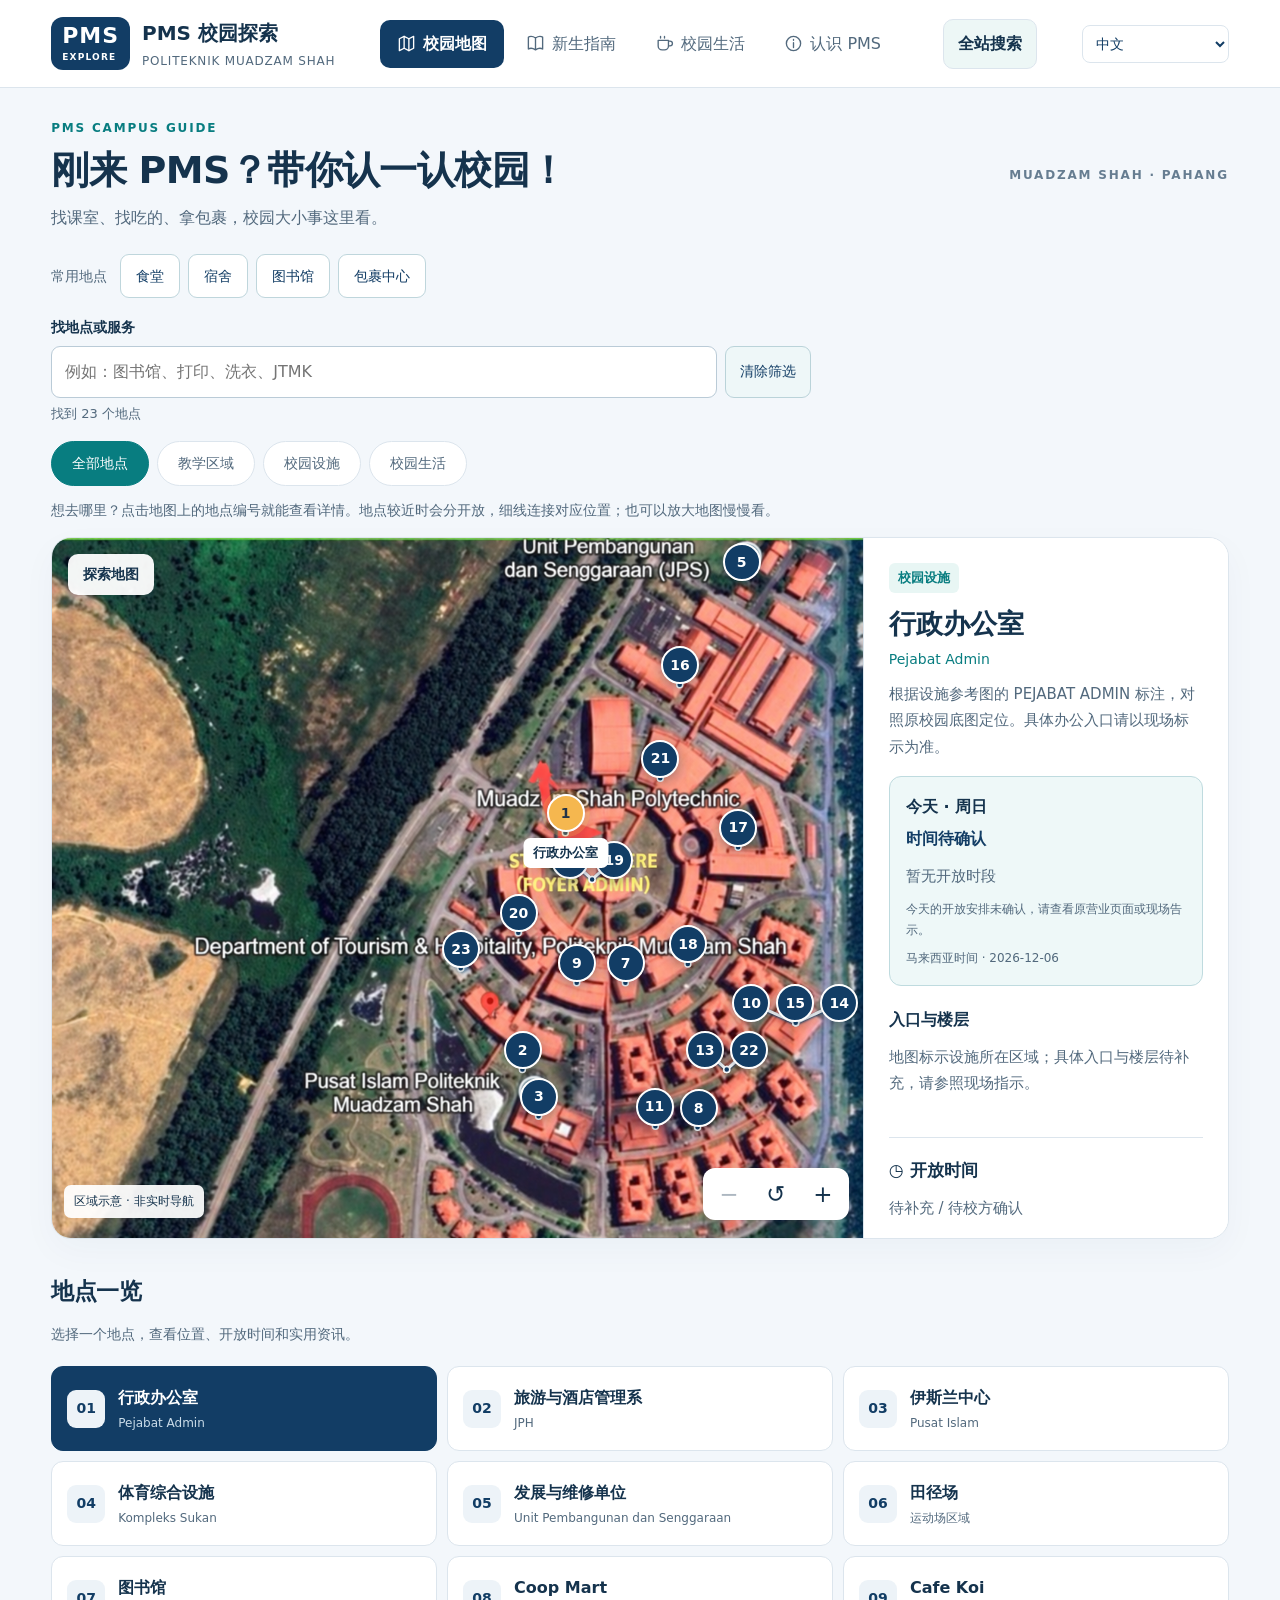
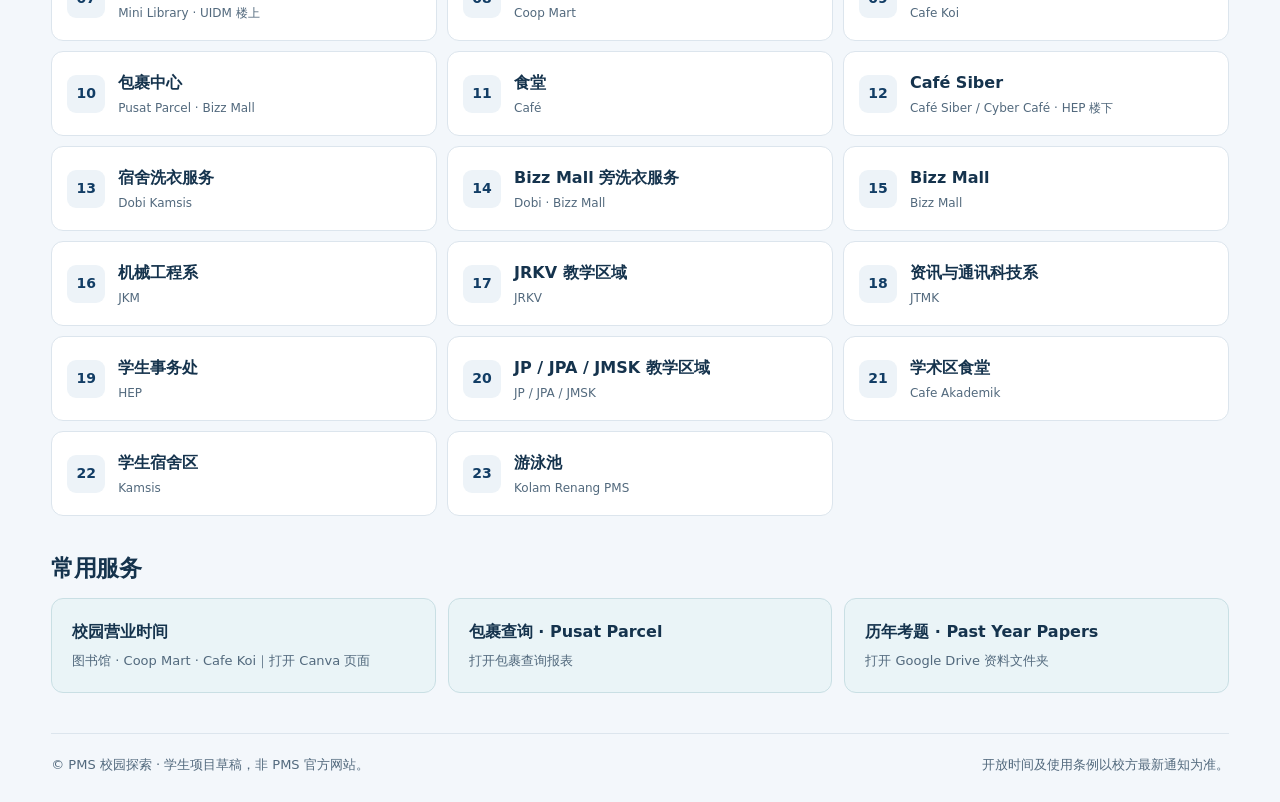
==== index.html @ b34afa84 "Add files via upload" ====
<!doctype html><html lang="zh-CN"><head><meta charset="utf-8"><meta name="viewport" content="width=device-width,initial-scale=1"><title>PMS 校园探索 — 新生指南</title><meta name="description" content="Politeknik Muadzam Shah 中文校园地图与新生指南。"><link rel="icon" href="data:image/svg+xml,%3Csvg xmlns='http://www.w3.org/2000/svg' viewBox='0 0 32 32'%3E%3Crect width='32' height='32' rx='9' fill='%230c5759'/%3E%3Cpath d='M8 23V9h9a5 5 0 010 10h-5' fill='none' stroke='white' stroke-width='3'/%3E%3C/svg%3E"><link rel="stylesheet" href="theme.css"></head><body><a class="skip-link" href="#main-content">跳到主要内容</a><header><div class="brand"><div class="logo">PMS<span>EXPLORE</span></div><div><b>PMS 校园探索</b><small>POLITEKNIK MUADZAM SHAH</small></div></div><nav aria-label="主要导航"><button class="active" data-page="explore" aria-current="page"><svg class="nav-icon" viewBox="0 0 24 24" fill="none" stroke="currentColor" stroke-width="1.7" stroke-linecap="round" stroke-linejoin="round" aria-hidden="true"><path d="m3 6 6-3 6 3 6-3v15l-6 3-6-3-6 3Z"/><path d="M9 3v15M15 6v15"/></svg>校园地图</button><button data-page="guide"><svg class="nav-icon" viewBox="0 0 24 24" fill="none" stroke="currentColor" stroke-width="1.7" stroke-linecap="round" stroke-linejoin="round" aria-hidden="true"><path d="M12 5C8 2 4 3 3 4v15c3-2 6-1 9 1 3-2 6-3 9-1V4c-3-2-6-1-9 1Zm0 0v15"/></svg>新生指南</button><button data-page="life"><svg class="nav-icon" viewBox="0 0 24 24" fill="none" stroke="currentColor" stroke-width="1.7" stroke-linecap="round" stroke-linejoin="round" aria-hidden="true"><path d="M4 8h13v7a5 5 0 0 1-5 5H9a5 5 0 0 1-5-5ZM17 9h2a3 3 0 0 1 0 6h-2M7 3v2M12 3v2"/></svg>校园生活</button><button data-page="about"><svg class="nav-icon" viewBox="0 0 24 24" fill="none" stroke="currentColor" stroke-width="1.7" stroke-linecap="round" stroke-linejoin="round" aria-hidden="true"><circle cx="12" cy="12" r="9"/><path d="M12 11v6M12 7v1"/></svg>认识 PMS</button></nav><label class="language-control"><span class="sr-only">语言 / Language / Bahasa</span><select id="language-select" aria-label="语言 / Language / Bahasa"><option value="zh">中文</option><option value="en">English</option><option value="ms">Bahasa Melayu</option></select></label></header><main id="main-content"><section id="explore" class="page active"><div class="intro"><div><div class="eyebrow">PMS CAMPUS GUIDE</div><h1>刚来 PMS？带你认一认校园！</h1><p>找课室、找吃的、拿包裹，校园大小事这里看。</p></div><span class="eyebrow">MUADZAM SHAH · PAHANG</span></div><div class="quick-places" aria-label="常用地点"><span>常用地点</span><button data-quick="食堂">食堂</button><button data-quick="学生宿舍区">宿舍</button><button data-quick="图书馆">图书馆</button><button data-quick="包裹中心">包裹中心</button></div><div class="searchbar"><label for="place-search">找地点或服务</label><div><input id="place-search" type="search" placeholder="例如：图书馆、打印、洗衣、JTMK" autocomplete="off"><button id="clear-search" type="button">清除筛选</button></div><span id="search-count" role="status"></span></div><div class="selectrow" aria-label="地点分类"><button class="active" data-filter="all">全部地点</button><button data-filter="教学区域">教学区域</button><button data-filter="校园设施">校园设施</button><button data-filter="校园生活">校园生活</button></div><p class="maphelp">想去哪里？点击地图上的地点编号就能查看详情。地点较近时会分开放，细线连接对应位置；也可以放大地图慢慢看。</p><div class="maplayout"><div class="map"><div class="maplabel">探索地图</div><div class="mapviewport" id="mapviewport"><div class="canvas" id="canvas"><img class="campus-image" src="campus-map-clean.png" alt="PMS 校园卫星地图，已清理黄色路线箭头"><div id="pins"></div></div></div><div class="legend">区域示意 · 非实时导航</div><div class="zoom"><button id="minus" aria-label="缩小">−</button><button id="reset" aria-label="还原比例">↺</button><button id="plus" aria-label="放大">+</button></div></div><aside class="side" id="detail" aria-live="polite"></aside></div><h2 class="sectiontitle">地点一览</h2><p class="source-note">选择一个地点，查看位置、开放时间和实用资讯。</p><div class="directory" id="directory" aria-label="校园地点列表"></div><h2 class="sectiontitle">常用服务</h2><div class="resourcebar"><a href="https://tbm2.my.canva.site/pmsoperating" target="_blank" rel="noopener noreferrer">校园营业时间<small>图书馆 · Coop Mart · Cafe Koi｜打开 Canva 页面</small></a><a href="https://datastudio.google.com/reporting/deb24628-453a-47b0-ab08-ba9ecd11f483/page/cwv3C" target="_blank" rel="noopener noreferrer">包裹查询 · Pusat Parcel<small>打开包裹查询报表</small></a><a href="https://drive.google.com/drive/folders/1A4c5a6CFvhPxrKgaGEKQq7LqVCpbeLjy" target="_blank" rel="noopener noreferrer">历年考题 · Past Year Papers<small>打开 Google Drive 资料文件夹</small></a></div></section><section id="guide" class="page"><div class="intro"><div><div class="eyebrow">从这里开始</div><h1>你好，新同学。</h1><p>以下为一般准备建议；具体要求以当届学校报到通知为准。</p></div></div><div class="guide-layout"><aside class="guide-sidebar"><p class="guide-nav-label">新生指南快捷目录</p><nav class="guide-tools guide-contents" aria-label="新生指南快捷目录"><a href="#guide-preparation"><span class="guide-nav-number" aria-hidden="true">01</span><span>报到准备</span></a><a href="#guide-hostel"><span class="guide-nav-number" aria-hidden="true">02</span><span>宿舍生活</span></a><a href="#guide-digital"><span class="guide-nav-number" aria-hidden="true">03</span><span>网络与系统</span></a><a href="#guide-clubs"><span class="guide-nav-number" aria-hidden="true">04</span><span>学会与学生组织</span></a><a href="#guide-support"><span class="guide-nav-number" aria-hidden="true">05</span><span>联络与求助</span></a></nav></aside><div class="guide-content"><section class="guide-chapter" id="guide-preparation"><div class="guide-chapter-heading"><span aria-hidden="true">01</span><h2>报到准备</h2></div><div class="articles"><article class="article"><span class="big">01</span><h2>报到前的准备</h2><ul><li>查看录取通知书，确认报到日期。</li><li>按校方清单准备所需文件。</li><li>提前安排交通及住宿。</li></ul></article><article class="article"><span class="big">02</span><h2>报到当天</h2><ul><li>按报到通知指定的时间和地点办理手续。</li><li>保存相关负责人的联络方式。</li><li>认识所属科系及基本校园设施。</li></ul></article><article class="article"><span class="big">03</span><h2>适应校园生活</h2><ul><li>查看课表与新生说明会安排。</li><li>阅读学校正式的校园及宿舍条例。</li><li>认识同学、讲师及校内求助渠道。</li></ul></article></div><section class="guide-block" id="arrival-route"><h3>报到当天，先去哪里？</h3><ol class="arrival-steps"><li>从校门进入校园。</li><li>前往 Bizz Mall 报到、交资料及领取宿舍钥匙。</li><li>确认自己的 Block 与房号，再前往宿舍。</li></ol><p class="detail-source">学长姐经验分享 · 具体安排请留意校方官方群通知。</p></section><section class="guide-block" id="orientation-clothes"><h3>迎新服装，记得提前准备</h3><p><strong>至少准备两套白色衬衫，迎新活动时需要穿。</strong></p></section><section class="guide-block" id="checklist"><h3>我的新生报到清单</h3><p>一般准备建议，具体文件及住宿要求以当届报到通知为准。勾选只保存在这台设备的浏览器中。</p><div id="check-progress" role="status"></div><div id="check-items" class="check-grid"></div><p id="storage-note"></p><button class="soft-button" id="reset-checklist">重置清单</button></section></section><section class="guide-chapter" id="guide-hostel"><div class="guide-chapter-heading"><span aria-hidden="true">02</span><h2>宿舍生活</h2></div><section class="guide-block" id="hostel-blocks"><h3>宿舍分区 · Kamsis</h3><p><strong>男生宿舍：Block 1–5。女生宿舍：Block A–E。</strong></p><p>报到时先确认自己的 Block 和房号，再跟着现场标示找宿舍。地图目前标示宿舍区域，尚未逐栋定位。</p><h4>想带摩托或汽车来学校？</h4><p>可通过 SPMP 或到 HEP 申请：Sem 2 起可申请带摩托，Sem 3 起可申请带汽车。先完成申请并确认获批，再按学校要求停放。</p><h4>校外停车场</h4><p>不论 Sem 几，也可选择把车停在校外停车场。但那里没有监管，车辆与财物需要自行看顾；这不等于获准把车带进校园。</p><p class="detail-source">资料由同学于 2026年10月3日补充；车辆申请条件与批准安排以 HEP 最新通知为准。</p></section><section class="guide-block" id="hostel-facilities"><h3>宿舍设施与生活空间</h3><div class="hostel-tips"><article><h4>插座与储物</h4><p>每个插座位置只有一个插口；房间设有双开门大衣橱。</p></article><article><h4>男生宿舍饮水机</h4><p>Block 1／Block 2 区域与 Block 3／Block 4 区域各有一台饮水机。</p></article><article><h4>楼层与晾衣区</h4><p>宿舍楼层为 G 楼至 4 楼。G 楼的晾衣区在左右两侧的中间位置；1–4 楼的晾衣区在门口就能看到。</p></article></div><p class="detail-source">学长姐经验分享 · 具体安排请留意校方官方群通知。</p></section><section class="guide-block" id="hostel-living"><h3>入住前，学长姐的小提醒</h3><div class="hostel-tips"><article><h4>宿舍入住检查</h4><p>入住时先检查灯、风扇、门锁、水管和衣橱。发现损坏先拍照，再找 Felo 老师或负责的学长姐，并说明 Block、房号和损坏情况。</p></article><article><h4>房间设备坏了怎么办？</h4><p>迎新期间，如果房间的灯、风扇、水管、门锁等设备损坏，可以找 Felo 老师或负责的学长姐协助。说明 Block、房号和损坏情况，方便他们跟进。</p></article><article><h4>房间与厕所</h4><p>宿舍有二人房和四人房。每层有两大间共用厕所，每间内至少有三个厕所隔间和三个冲凉房。</p></article><article><h4>打扫用品记得自己带</h4><p>记得带扫把、垃圾桶、垃圾袋和其他打扫用品，学校通常不提供。可以先和室友商量哪些用品一起准备。</p></article><article><h4>不舒服，联系 Felo-on-call</h4><p>生病时请致电当天值班的 Felo-on-call，说明自己的 Block、房号和情况。值班电话请查看宿舍最新值班表。</p></article><article><h4>Printer 可以带</h4><p>根据同学分享，可以带 Printer，也可以在宿舍提供收费打印／复印服务；具体经营安排以宿舍管理方要求为准。</p></article><article><h4>外出记得准时回来</h4><p>根据同学提醒，超过规定／获批的外出时间回校，会被罚款和没收学生卡。出门前确认回校时间，并为等车和路程预留时间；实际处分以校方执行为准。</p></article><article><h4>睡得舒服一点</h4><p>建议自带自己习惯的枕头。</p></article></div><p class="detail-source">以上为同学于 2026年10月3日提供的住宿经验与提醒，非校方正式规章。</p></section><section class="guide-block" id="holiday-departure"><h3>放假离校前，记得申请</h3><p>放假离校需要在 SPMP 提交申请。建议在离校前 3–5 天申请，预留处理时间，避免临时出现状况。</p><a class="guide-action" href="https://spmp.pms.edu.my/" target="_blank" rel="noopener noreferrer">打开 SPMP PMS</a><p class="detail-source">学长姐经验分享 · 具体安排请留意校方官方群通知。</p></section></section><section class="guide-chapter" id="guide-digital"><div class="guide-chapter-heading"><span aria-hidden="true">03</span><h2>网络与系统</h2></div><section class="guide-block" id="campus-network"><h3>校园网络 · eduroam</h3><ol><li>开学后，先领取学校发给学生的 Microsoft 账号。</li><li>下载学校指引使用的 eduroam 配置应用。</li><li>在应用内搜索并选择 Politeknik Muadzam Shah。</li><li>使用学校提供的 Microsoft 账号登录，按提示完成设置，再连接 eduroam Wi-Fi。</li></ol><p>校园网络会限制部分网站。部分日常上网需求可使用自己的手机流量或 Hotspot；留意流量用量。</p><p>以上连接步骤由同学提供；实际使用的应用、账号格式及设置以开学后的学校指引为准。若搜不到学校或登录失败，请向学校 IT 单位确认。</p></section><section class="guide-block" id="mobile-signal"><h3>手机信号 · 学长姐经验</h3><p><strong>学长姐推荐：Digi、Yes。</strong></p><p>这是同学的使用经验；实际信号会因宿舍 Block、房间位置、手机及使用时段而异。</p><p class="detail-source">资料由同学于 2026年10月3日分享。</p></section><section class="guide-block" id="student-systems"><h3>常用学生系统入口</h3><div class="hostel-tips"><article><h4>SPMP</h4><p>i-Kamsis、课程管理、个人信息、实习（Intern／Latihan Industri）等学生事务。</p><a href="https://spmp.pms.edu.my/" target="_blank" rel="noopener noreferrer">打开 SPMP PMS</a></article><article><h4>CIDOS</h4><p>科目的 Assignment 通常会发布在这里。按讲师指示进入对应课程，查看作业要求与截止日期。</p><a href="https://polycc.cidos.edu.my/" target="_blank" rel="noopener noreferrer">打开 CIDOS</a><p>若讲师提供专用课程链接，请以该链接为准。</p></article></div></section><section class="guide-block" id="timetable-guide"><h3>第一周上课：怎么看课表？</h3><p>入学后，登录 SPMP 查看自己的课程表。请确认班级、学期和最新版本；下图仅为课表阅读示例。</p><a class="guide-action" href="https://spmp.pms.edu.my/" target="_blank" rel="noopener noreferrer">打开 SPMP PMS</a><div class="timetable-table-wrap"><table class="timetable-key"><thead><tr><th scope="col">课表标示</th><th scope="col">怎样看</th></tr></thead><tbody><tr><th scope="row"><code>DFK12345</code></th><td>课程编号的示例写法；图中的 DFK50083 就是课程编号，对应 Python Programming。</td></tr><tr><th scope="row"><code>F-MKT1</code></th><td>课室位置代码，告诉你这堂课在哪里上。</td></tr><tr><th scope="row"><code>DIT5A</code></th><td>图中示例的班级名称，请以自己的班级课表为准。</td></tr></tbody></table></div><h4>课室通常在哪里？</h4><div class="hostel-tips"><article><h4>JTMK</h4><p>MKT、MSKD1／MSKD2、MKR 等课室通常位于 JTMK 大楼。</p><button type="button" class="soft-button" data-jump="资讯与通讯科技系">在地图查看 JTMK</button></article><article><h4>JP</h4><p>BK 课室通常在 JP 区域。地图按钮会定位到 JP／JPA／JMSK 教学区域，具体课室请看现场门牌。</p><button type="button" class="soft-button" data-jump="JP / JPA / JMSK 教学区域">在地图查看 JP 区域</button></article></div><h4>PA 是谁？</h4><p>PA（Penasihat Akademik）是学业顾问老师，类似班主任，负责班级事务等。图中也有 PA 时段，请按自己班级的课表与老师安排出席。</p><figure class="location-photo timetable-photo"><a href="photos/timetable-example.jpeg" target="_blank" rel="noopener noreferrer"><img src="photos/timetable-example.jpeg" alt="课表阅读示例 · DIT5A，Sesi 1:2026/2027 · 点击放大查看" loading="lazy" decoding="async"></a><figcaption>课表阅读示例 · DIT5A，Sesi 1:2026/2027 · 点击放大查看</figcaption></figure><p class="detail-source">课表图片及课室位置说明由同学提供；实际课程、课室与 PA 安排以自己的最新课表和校方通知为准。</p></section></section><section class="guide-chapter" id="guide-clubs"><div class="guide-chapter-heading"><span aria-hidden="true">04</span><h2>学会与学生组织</h2></div><p class="clubs-intro">想参加活动、认识朋友，先看看各个学会在做什么。以下介绍及推荐来自学长姐分享，招募条件与活动安排以当届公告为准。</p><section class="guide-block" id="club-joining"><h3>学会怎么加入？</h3><p>通常在迎新会结束后 3–4 星期，官方群会公布招募时间，请记得留意消息！</p><p>大多数活跃的学会通常会安排面试；JPP 则会在指定时间举办竞选。报名、面试和竞选日期以当届公告为准。</p><p class="detail-source">学长姐经验分享 · 具体安排请留意校方官方群通知。</p></section><section class="club-category"><h3>兴趣、活动与服务</h3><div class="club-grid"><article class="club-card"><div class="club-card-top"><h4>MLC</h4></div><p class="club-fullname">Mandarin Language Club</p><p>华文学会。</p></article><article class="club-card"><div class="club-card-top"><h4>RAPI</h4></div><p class="club-fullname">Rakan Pusat Islam</p><p>协助 Pusat Islam／清真寺管理与相关事务。</p><div class="club-experience"><span>学长姐分享</span><p>华人成员较少，成员友善。</p></div></article><article class="club-card"><div class="club-card-top"><h4>Protege</h4></div><p>学生会（JPP）旗下的社团。</p></article><article class="club-card"><div class="club-card-top"><h4>Orator</h4></div><p>直属 Encik Syahmi 的社团。</p></article><article class="club-card"><div class="club-card-top"><h4>RSY</h4></div><p class="club-fullname">Rakan Siswa YADIM</p><p>规模较大的学生社团。</p><div class="club-experience"><span>学长姐分享</span><p>成员友善，容易相处。</p></div></article><article class="club-card"><div class="club-card-top"><h4>PRS</h4></div><p class="club-fullname">Pembimbing Rakan Siswa</p><p>据学长姐分享，侧重学生娱乐与活动。</p><div class="club-experience"><span>学长姐分享</span><p>成员很团结。</p></div></article><article class="club-card"><div class="club-card-top"><h4>PROSIS</h4></div><p>关注学生健康，参与体检（Medical Check-up）等相关活动。</p></article><article class="club-card"><div class="club-card-top"><h4>SRN</h4><span class="club-badge">学长姐推荐</span></div><p>面向非穆斯林学生的活动社团。</p><div class="club-experience"><span>学长姐分享</span><p>推荐加入；据同学经验，有较多获得国际活动证书（Sijil）的机会，视当届活动而定。</p></div></article><article class="club-card"><div class="club-card-top"><h4>SRM</h4><span class="club-badge">学长姐推荐</span></div><p>参与国际活动的筹办与协调。</p><div class="club-experience"><span>学长姐分享</span><p>推荐加入；据同学经验，有较多参与国际活动的机会，视当届安排而定。</p></div></article></div></section><section class="club-category"><h3>学生代表与宿舍管理</h3><div class="club-grid"><article class="club-card"><div class="club-card-top"><h4>JPP</h4><span class="club-badge">需要竞选</span></div><p class="club-fullname">Jawatankuasa Perwakilan Pelajar</p><p>学生会，需参加竞选。</p><div class="club-experience"><span>学长姐分享</span><p>学长姐个人不太推荐：工作较多、比较累，加入前先考虑课业与时间安排。</p></div></article><article class="club-card"><div class="club-card-top"><h4>JPKK</h4><span class="club-badge">需要竞选</span></div><p>宿舍管理相关学生组织，需参加竞选。</p></article></div></section><section class="club-category"><h3>科系专属社团</h3><div class="club-grid"><article class="club-card"><div class="club-card-top"><h4>Bit Byte Club（BBC）</h4></div><p class="club-fullname">JTMK</p><p>JTMK 学生专属社团，负责科系的大大小小活动。</p></article><article class="club-card"><div class="club-card-top"><h4>MESA</h4></div><p class="club-fullname">JKM</p><p>JKM 学生专属社团，负责 JKM 学生活动。</p></article></div></section><p class="updated-meta">资料更新：2026-10-03</p></section><section class="guide-chapter" id="guide-support"><div class="guide-chapter-heading"><span aria-hidden="true">05</span><h2>联络与求助</h2></div><section class="guide-block" id="contacts"><h3>常用联络方式</h3><div id="contact-list" class="contact-grid"></div></section><section class="guide-block" id="faq"><h3>新生常见问题</h3><div id="faq-list"></div></section></section></div></div></section><section id="life" class="page"><div class="intro"><div><div class="eyebrow">校园日常 · 实用资讯</div><h1>在 PMS 吃饭、购物与生活</h1><p>查找食堂、校园商店和洗衣服务，出门前确认门禁时间。</p></div></div><div class="outing-entry"><a href="#outing-guide">周末去哪？打开外出篇</a></div><div class="resourcebar"><a href="https://tbm2.my.canva.site/pmsoperating" target="_blank" rel="noopener noreferrer">校园营业时间<small>图书馆 · Coop Mart · Cafe Koi｜打开 Canva 页面</small></a><a href="https://datastudio.google.com/reporting/deb24628-453a-47b0-ab08-ba9ecd11f483/page/cwv3C" target="_blank" rel="noopener noreferrer">包裹查询 · Pusat Parcel<small>打开包裹查询报表</small></a><a href="https://drive.google.com/drive/folders/1A4c5a6CFvhPxrKgaGEKQq7LqVCpbeLjy" target="_blank" rel="noopener noreferrer">历年考题 · Past Year Papers<small>打开 Google Drive 资料文件夹</small></a></div><p class="source-note">资料由网站维护者提供，整理于 2026年10月2日，尚未向校方核实；临时调整以校方及现场通知为准。外部页面由原作者维护。</p><h2 class="sectiontitle">食堂、购物与洗衣</h2><p class="source-note">校园商店保留 Coop Mart 与 Bizz Mall。以下一般食堂资料与 Cafe Koi 分开记录；各店铺安排以现场为准。</p><div class="lifegrid" id="daily-services"></div><h2 class="sectiontitle">运动与外出</h2><div class="lifegrid"><article class="article" id="pool-guide"></article><article class="article"><span class="tag">运动与休闲</span><h2>综合运动场 · Kompleks Sukan</h2><figure class="location-photo"><a href="photos/sports-complex.jpeg" target="_blank" rel="noopener noreferrer" aria-label="查看Kompleks Sukan 体育综合设施外观完整照片（新窗口）"><img src="photos/sports-complex.jpeg" alt="Kompleks Sukan 体育综合设施外观" loading="lazy" decoding="async"></a><figcaption>Kompleks Sukan 体育综合设施外观 · 点击查看原图</figcaption></figure><figure class="location-photo"><a href="photos/athletics-track.jpeg" target="_blank" rel="noopener noreferrer" aria-label="查看田径场跑道与草地完整照片（新窗口）"><img src="photos/athletics-track.jpeg" alt="田径场跑道与草地" loading="lazy" decoding="async"></a><figcaption>田径场跑道与草地 · 点击查看原图</figcaption></figure><div class="hours"><span>每日开放时间</span><strong>08:00–19:00</strong></div><h3>运动设施</h3><p>羽毛球场、排球场、乒乓球场、跑道、篮球场和射箭场。</p><h3>现场服务</h3><ul><li>可在柜台购买饮用水。</li><li>提供运动器材租借服务，费用与借用条件请向柜台确认。</li></ul><div class="highlight">提供的指南注明：阴天禁止进行户外运动。具体停用安排请以现场工作人员指示为准。</div><p>傍晚 18:00–19:00 可欣赏夕阳，实际景色视天气而定。</p></article><article class="article"><span class="tag">外出篇</span><h2>校园门禁时间</h2><div class="hours"><span>周一至周五</span><strong>08:00–19:00</strong><span>周六、周日</span><strong>08:00–22:00</strong></div><div class="highlight">周五 12:00–14:00：提供的资料注明，因主麻日祈祷（Solat）暂停出入。</div><h3>外出必备</h3><ul><li>有领衣服及长裤。</li><li>包鞋或盖住脚部的鞋。</li><li><strong>学生卡</strong>：进出校园需交由警备处扫码。</li></ul><p>校门口设有 ATM，可按需要提款。</p></article><article class="article"><span class="tag">常用入口</span><h2>包裹与学习资料</h2><p><a href="https://datastudio.google.com/reporting/deb24628-453a-47b0-ab08-ba9ecd11f483/page/cwv3C" target="_blank" rel="noopener noreferrer">查看 Pusat Parcel 包裹查询报表</a></p><p>包裹中心位于 Bizz Mall，领取时间待补充。</p><p><a href="https://drive.google.com/drive/folders/1A4c5a6CFvhPxrKgaGEKQq7LqVCpbeLjy" target="_blank" rel="noopener noreferrer">打开历年考题文件夹</a></p><p>使用前核对科目代码、学期和年份；访问权限由资料拥有者管理。</p></article></div><section id="outing-guide" class="outing-guide" aria-labelledby="outing-title"><div class="outing-heading"><span class="tag">校外生活</span><h2 id="outing-title">外出篇 · 学长姐带你逛</h2><p>想吃点不一样的、补货或剪头发？先选一个区域，再把想去的店顺路逛完。</p></div><div class="outing-jumps"><a href="#outing-satelit">Satelit · 吃饭与剪发</a><a href="#outing-bandar">Bandar · 购物与 Pasar</a><a href="#outing-chinese-food">想吃华人餐？</a></div><div class="outing-areas"><article id="outing-satelit" class="outing-area"><span class="outing-number">01 / SATELIT</span><h3>约朋友吃饭，顺便剪个头发</h3><p>想吃快餐、买杯饮料或补日用品，可以从这一区开始。</p><iframe title="Satelit map" loading="lazy" referrerpolicy="no-referrer-when-downgrade" src="https://maps.google.com/maps?q=Marrybrown%20Muadzam%20Shah&amp;z=16&amp;output=embed"></iframe><div class="outing-places"><div class="outing-place"><h4>MIXUE</h4><p>冰淇淋、饮料；和朋友吃完饭后可以顺路看看。</p><a href="https://www.google.com/maps/search/?api=1&amp;query=MIXUE%20Muadzam%20Shah" target="_blank" rel="noopener noreferrer">打开地点地图</a></div><div class="outing-place"><h4>Marrybrown</h4><p>快餐选择 · Jalan Makmur 9，No. 3 & 5。</p><a href="https://www.google.com/maps/search/?api=1&amp;query=Marrybrown%20Muadzam%20Shah%20Jalan%20Makmur%209" target="_blank" rel="noopener noreferrer">打开地点地图</a></div><div class="outing-place"><h4>FamilyMart / ZUS Coffee</h4><p>小食、咖啡 · Jalan PMS 3 1/1，门牌分别为 27 和 25-G。</p><a href="https://www.google.com/maps/search/?api=1&amp;query=FamilyMart%20Muadzam%20Shah%20Jalan%20PMS%203%201/1" target="_blank" rel="noopener noreferrer">打开地点地图</a></div><div class="outing-place"><h4>Watsons</h4><p>补个人护理用品 · Jalan Makmur 1，No. 6 & 7。</p><a href="https://www.google.com/maps/search/?api=1&amp;query=Watsons%20Muadzam%20Shah%202%20Jalan%20Makmur%201" target="_blank" rel="noopener noreferrer">打开地点地图</a></div></div><div class="outing-tip"><b>学长姐小建议</b><p>吃饭、买东西、剪发排在同一趟，比较好安排回校时间。点餐前先看价格，交通费也记得算进预算。</p></div></article><article id="outing-bandar" class="outing-area"><span class="outing-number">02 / BANDAR</span><h3>补生活用品，星期六逛 Pasar</h3><p>要补货、去银行或逛市集，可以安排来 Bandar。</p><iframe title="Bandar map" loading="lazy" referrerpolicy="no-referrer-when-downgrade" src="https://maps.google.com/maps?q=Eco-Shop%20Muadzam%20Shah%20Jalan%20Medan%20Mewah%2011&amp;z=16&amp;output=embed"></iframe><div class="outing-places"><div class="outing-place"><h4>Eco-Shop · Bandar</h4><p>日常用品 · MM164–MM167，Jalan Medan Mewah 11。</p><a href="https://www.google.com/maps/search/?api=1&amp;query=Eco-Shop%20Muadzam%20Shah%20Jalan%20Medan%20Mewah%2011" target="_blank" rel="noopener noreferrer">打开地点地图</a></div><div class="outing-place"><h4>Watsons · Bandar</h4><p>个人护理用品 · Medan Mewah，Lot 111。</p><a href="https://www.google.com/maps/search/?api=1&amp;query=Watsons%20Muadzam%20Shah%20Lot%20111%20Medan%20Mewah" target="_blank" rel="noopener noreferrer">打开地点地图</a></div><div class="outing-place"><h4>星期六 Pasar</h4><p>每个星期六，在 Bandar Eco-Shop 同一排。具体开摊和收摊时间先向当地同学确认。</p><a href="https://www.google.com/maps/search/?api=1&amp;query=Eco-Shop%20Muadzam%20Shah%20Jalan%20Medan%20Mewah%2011" target="_blank" rel="noopener noreferrer">打开地点地图</a></div></div><div class="outing-tip"><b>逛 Pasar 小提醒</b><p>带点零钱和购物袋；先问价格再买。地图指向 Eco-Shop 这一排，抵达后再找当天的摊位。</p></div></article></div><article class="outing-feature"><div><span class="tag">SATELIT</span><h3>SP Hair Salon</h3><p>Satelit 区 Eco-Shop 楼上的华人理发店。星期日休息，别白跑一趟啦。</p><dl class="outing-prices"><div><dt>男生剪发</dt><dd>RM15 起</dd></div><div><dt>女生剪发</dt><dd>RM20+，按长度</dd></div><div><dt>休息日</dt><dd>星期日</dd></div></dl><p>以上为同学提供的参考价；照片价目表列男生 RM15–28、女生 RM25–40。先说清楚只剪或洗剪，再让店家确认总价。</p><div class="outing-actions"><a href="tel:+60169296515" target="_blank" rel="noopener noreferrer">拨打理发店 · 016-929 6515</a></div></div><div class="outing-photos"><figure><a href="photos/salon-interior.jpeg" target="_blank" rel="noopener noreferrer"><img src="photos/salon-interior.jpeg" alt="店内环境" loading="lazy"></a><figcaption>店内环境</figcaption></figure><figure><a href="photos/salon-prices.jpeg" target="_blank" rel="noopener noreferrer"><img src="photos/salon-prices.jpeg" alt="查看店内价目表原图" loading="lazy"></a><figcaption>查看店内价目表原图</figcaption></figure></div></article><article id="outing-chinese-food" class="outing-feature outing-food"><div><span class="tag">华人餐 · 煮炒</span><h3>想吃煮炒，先约好时间</h3><p>煮炒时间：下午 3:00–晚上 10:00。同学提供的地点和联络号码如下，出发前可先询问当天有没有开、菜单和价格。</p><p><b>33G9+8J, 26700 Muadzam Shah, Pahang</b></p><div class="outing-actions"><a href="https://www.google.com/maps/search/?api=1&amp;query=33G9%2B8J%20Muadzam%20Shah%20Pahang" target="_blank" rel="noopener noreferrer">打开地点地图</a><a href="tel:+60163387093" target="_blank" rel="noopener noreferrer">016-338 7093</a><a href="tel:+60192323266" target="_blank" rel="noopener noreferrer">019-232 3266</a></div><p>地图记录名称为「Restoran muadzam shah 茶室包点心」。两支电话由同学提供，暂未确认分别对应哪间店；第二间餐馆的名称与定位待补充。</p></div><div class="outing-tip"><b>别扑空，也别误会价格</b><p>煮炒时段不等于整间店的营业时间。点合菜前先问份量、总价和等候时间；用餐需求也可以先向店家说明。</p></div></article><article class="outing-feature" id="outing-transport"><div><span class="tag">Grab / Taxi</span><h3>现在出门怎么去？</h3><p>目前出门可选择 Grab 或 Taxi，没有巴士服务。先确认有车接单，再安排出发；回程也记得提前约好。</p><h3>想带摩托或汽车来学校？</h3><p>可通过 SPMP 或到 HEP 申请：Sem 2 起可申请带摩托，Sem 3 起可申请带汽车。先完成申请并确认获批，再按学校要求停放。</p></div><div class="outing-tip"><h3>校外停车场</h3><p>不论 Sem 几，也可选择把车停在校外停车场。但那里没有监管，车辆与财物需要自行看顾；这不等于获准把车带进校园。</p></div><p class="detail-source">资料由同学于 2026年10月3日补充；车辆申请条件与批准安排以 HEP 最新通知为准。</p></article><div class="outing-reminders"><h3>出门前，学长姐提醒你</h3><ul><li>先和司机确认单程／来回、每人／整车的价钱，也约好回程。</li><li>带学生卡，按学校要求穿着；回程要预留时间，别把店家关门时间当成回校时间。</li><li>星期日别安排 SP Hair Salon；星期六逛 Pasar 前先确认当天是否照常摆摊。</li></ul></div><details class="outing-sources"><summary>资料来源与更新</summary><p>2026年10月3日整理。Pasar、理发店位置／休息日、参考价格及煮炒联络资料由同学提供；店名与部分地址参考以下公开页面。地图为在线地图，可打开查看更清楚的街道和路线。</p><div class="outing-actions"><a href="https://marrybrown.com/location/" target="_blank" rel="noopener noreferrer">Marrybrown</a><a href="https://www.familymart.com.my/our-stores.html" target="_blank" rel="noopener noreferrer">FamilyMart</a><a href="https://zuscoffee.com/2024/02/02/zus-coffee-muadzam-shah/" target="_blank" rel="noopener noreferrer">ZUS Coffee</a><a href="https://www.eco-shop.com.my/store-locator" target="_blank" rel="noopener noreferrer">Eco-Shop</a><a href="https://www.watsons.com.my/store/wtcmy_2164_EN" target="_blank" rel="noopener noreferrer">Watsons · Satelit</a><a href="https://www.watsons.com.my/store/wtcmy_345_EN" target="_blank" rel="noopener noreferrer">Watsons · Bandar</a><a href="https://www.waze.com/live-map/directions/my/pahang/muadzam-shah/restoran-muadzam-shah-%E8%8C%B6%E5%AE%A4%E5%8C%85%E7%82%B9%E5%BF%83?to=place.ChIJeWR89oUJzzERQo--ytdD5-o" target="_blank" rel="noopener noreferrer">Waze · Restaurant</a></div></details></section></section><section id="about" class="page"><div class="intro"><div><div class="eyebrow">认识 PMS</div><h1>在这里学习，也在这里成长。</h1><p>Politeknik Muadzam Shah · 马来西亚 · 彭亨州</p></div></div><div class="about"><img src="photos/pusat-islam.jpeg" alt="PMS 湖畔与伊斯兰中心" class="about-photo"><div class="about-copy"><div class="eyebrow">探索校园生活</div><h2>新的校园生活，从认识这里开始。</h2><p>PMS 校园探索帮助有意报读的同学和新生认识 Politeknik Muadzam Shah，从学习环境到日常设施，提前了解校园生活。</p></div></div><section class="guide-block"><h2>从学生视角认识校园</h2><p>这篇学生分享把 PMS 描绘成绿意环绕、步调较慢的校园，特别提到湖畔、跑道和傍晚景色。适合想提前感受校园日常的同学参考。</p><p class="source-note">参考学生分享文章，非官方介绍；文章标注更新于 2026年2月9日。</p><a href="https://leelianglearning.blogspot.com/2024/10/Politeknik-Muadzam-Shah-PMS-pahang.html" target="_blank" rel="noopener noreferrer">阅读原作者的 PMS 校园分享</a></section><h2 class="sectiontitle">认识科系</h2><p class="source-note">根据学校官网科系介绍整理。开办课程、入学条件与招生安排，以官方最新公告为准。</p><div class="articles"><article class="article"><h2>JTMK · 资讯与通讯科技系</h2><p>提供资讯科技文凭教育与训练，学习计算机与资讯科技领域。</p><a href="https://pms.mypolycc.edu.my/index.php/pengurusan-akademik/jabatan-akademik/jabatan-teknologi-maklumat-komunikasi" target="_blank" rel="noopener noreferrer">查看科系官网</a></article><article class="article"><h2>JKM · 机械工程系</h2><p>探索机械工程领域的学习与训练；具体课程请查看科系官网。</p><a href="https://pms.mypolycc.edu.my/index.php/pengurusan-akademik/jabatan-akademik/jabatan-kejuruteraan-mekanikal" target="_blank" rel="noopener noreferrer">查看科系官网</a></article><article class="article"><h2>JPH · 旅游与酒店管理系</h2><p>官网列有旅游管理与休闲旅游文凭课程。</p><a href="https://pms.mypolycc.edu.my/index.php/pengurusan-akademik/jabatan-akademik/jabatan-pelancongan-hospitaliti" target="_blank" rel="noopener noreferrer">查看科系官网</a></article><article class="article"><h2>JP · 商业系</h2><p>官网列有会计与商业研究文凭课程。</p><a href="https://pms.mypolycc.edu.my/index.php/pengurusan-akademik/jabatan-akademik/jabatan-perdagangan" target="_blank" rel="noopener noreferrer">查看科系官网</a></article><article class="article"><h2>JRKV · 设计与视觉传达系</h2><p>了解设计与视觉传达领域的学习方向和课程。</p><a href="https://pms.mypolycc.edu.my/index.php/pengurusan-akademik/jabatan-akademik/jabatan-rekabentuk-komunikasi-visual" target="_blank" rel="noopener noreferrer">查看科系官网</a></article><article class="article"><h2>JPA / JMSK · 基础与支持教学</h2><p>通识，以及数学、科学与计算机相关支持教学。</p><a href="https://pms.mypolycc.edu.my/index.php/pengurusan-akademik/jabatan-akademik/jabatan-matematik-sains-komputer" target="_blank" rel="noopener noreferrer">查看科系官网</a></article></div><h2 class="sectiontitle">校园实景相册 · 校园风景</h2><p class="source-note">湖边、花开，还有放学路上的晚霞。一起看看同学镜头里的 PMS，点击照片可查看大图。</p><div class="campus-gallery scenery-gallery"><figure class="location-photo"><a href="photos/campus-lake-day.jpeg" target="_blank" rel="noopener noreferrer"><img src="photos/campus-lake-day.jpeg" alt="湖畔的晴天" loading="lazy" decoding="async"></a><figcaption>湖畔的晴天</figcaption></figure><figure class="location-photo"><a href="photos/campus-lake-sunset.jpeg" target="_blank" rel="noopener noreferrer"><img src="photos/campus-lake-sunset.jpeg" alt="湖边的金色晚霞" loading="lazy" decoding="async"></a><figcaption>湖边的金色晚霞</figcaption></figure><figure class="location-photo"><a href="photos/campus-blossoms.jpeg" target="_blank" rel="noopener noreferrer"><img src="photos/campus-blossoms.jpeg" alt="花开的校园一角" loading="lazy" decoding="async"></a><figcaption>花开的校园一角</figcaption></figure><figure class="location-photo"><a href="photos/campus-reflections.jpeg" target="_blank" rel="noopener noreferrer"><img src="photos/campus-reflections.jpeg" alt="红屋顶与湖中倒影" loading="lazy" decoding="async"></a><figcaption>红屋顶与湖中倒影</figcaption></figure><figure class="location-photo"><a href="photos/campus-golden-sky.jpeg" target="_blank" rel="noopener noreferrer"><img src="photos/campus-golden-sky.jpeg" alt="抬头遇见夕阳" loading="lazy" decoding="async"></a><figcaption>抬头遇见夕阳</figcaption></figure><figure class="location-photo"><a href="photos/campus-evening-lane.jpeg" target="_blank" rel="noopener noreferrer"><img src="photos/campus-evening-lane.jpeg" alt="雨后的小路与夕阳" loading="lazy" decoding="async"></a><figcaption>雨后的小路与夕阳</figcaption></figure><figure class="location-photo"><a href="photos/campus-sports-dusk.jpeg" target="_blank" rel="noopener noreferrer"><img src="photos/campus-sports-dusk.jpeg" alt="体育馆前的粉橙天空" loading="lazy" decoding="async"></a><figcaption>体育馆前的粉橙天空</figcaption></figure></div><h2 class="sectiontitle">了解学校与申请入学</h2><div class="resourcebar"><a href="https://pms.mypolycc.edu.my/" target="_blank" rel="noopener noreferrer">PMS 官方网站<small>学校资讯及公告</small></a><a href="https://ambilan.mypolycc.edu.my/" target="_blank" rel="noopener noreferrer">PolyCC 官方招生入口<small>查看申请方式、课程与入学要求</small></a></div></section></main><dialog id="report-dialog" aria-labelledby="report-title"><form id="report-form"><div class="detail-top"><h2 id="report-title">资料反馈</h2><button type="button" id="close-report" class="soft-button">关闭</button></div><p>填写后复制或分享给网站维护者。此表单不会自动提交，也不会发送给学校。</p><label for="report-place">地点</label><select id="report-place"></select><label for="report-kind">问题类型</label><select id="report-kind"><option>营业时间有误</option><option>位置／楼层有误</option><option>条规或价格有误</option><option>补充照片或其他资料</option></select><label for="report-text">更正内容与资料来源</label><textarea id="report-text" required maxlength="2000" rows="5" placeholder="例如：柜台今天公布的新时间……（可附公开资料链接）"></textarea><button type="submit" class="soft-button">生成反馈内容</button><div id="report-result" hidden><label for="report-output">反馈内容（尚未发送）</label><textarea id="report-output" readonly rows="7"></textarea><div class="report-actions"><button id="copy-report" type="button">复制</button><button id="share-report" type="button">分享给维护者</button><button id="download-report" type="button">下载文本</button></div></div><p id="report-status" role="status"></p></form></dialog><footer><span>© PMS 校园探索 · 学生项目草稿，非 PMS 官方网站。</span><span>开放时间及使用条例以校方最新通知为准。</span></footer><script src="life-data.js"></script><script src="enhancements.js"></script><script src="map-ui.js"></script><script src="app.js"></script><script src="guide-tools.js"></script><script src="translations.js"></script><script src="site-tools.js"></script><script src="language.js"></script><script src="usability.js"></script></body></html>
---- theme.css ----
:root{--ink:#15334d;--green:#087d80;--mint:#e8f6f4;--line:#dce5ed;--orange:#f5b74f;--muted:#52697d;--blue:#123d65}*{box-sizing:border-box}html{scroll-behavior:smooth;scroll-padding-top:100px}body{margin:0;color:var(--ink);background:#f3f7fb;font:16px/1.75 system-ui,"PingFang SC","Microsoft YaHei",sans-serif}button,a{font:inherit;-webkit-tap-highlight-color:transparent}button{cursor:pointer}a{color:var(--green);text-underline-offset:4px}button:focus-visible,a:focus-visible{outline:3px solid #d78217;outline-offset:4px}button{transition:background .18s,border-color .18s,box-shadow .18s}button:disabled{opacity:.35;cursor:default}.skip-link{position:fixed;top:-80px;left:20px;z-index:30;background:white;padding:12px}.skip-link:focus{top:12px}header{position:sticky;top:0;z-index:20;min-height:88px;padding:14px 4%;background:#fffffff5;border-bottom:1px solid var(--line);display:flex;align-items:center;justify-content:space-between;gap:22px;backdrop-filter:blur(16px)}.brand{display:flex;align-items:center;gap:12px}.logo{background:var(--blue);color:white;border-radius:12px;padding:7px 11px;font-size:22px;line-height:1.1;font-weight:850;letter-spacing:1px}.logo span{display:block;font-size:9px;letter-spacing:1.2px;margin-top:4px}.brand b{display:block;font-size:20px}.brand small{display:block;font-size:12px;letter-spacing:.8px;color:var(--muted)}nav{display:flex;gap:5px}nav button{border:0;background:transparent;color:var(--muted);padding:10px 17px;border-radius:10px;min-height:46px}nav button.active{color:white;background:var(--blue);font-weight:700}.draft{font-size:13px;color:var(--green);border:1px solid #b5dbd9;border-radius:30px;padding:5px 12px;white-space:nowrap}main{max-width:1440px;margin:auto}.intro{margin:30px 4% 22px;display:flex;align-items:center;justify-content:space-between;gap:20px}.eyebrow{color:var(--green);font-size:12px;font-weight:750;letter-spacing:1.8px}h1{font-size:clamp(27px,3vw,38px);line-height:1.4;margin:5px 0 7px;letter-spacing:-.6px}p{color:var(--muted);margin:10px 0}.intro p{margin:0}.intro>span{font-size:12px;color:#667d91}.selectrow{margin:0 4% 12px;display:flex;gap:8px;flex-wrap:wrap}.selectrow button{border:1px solid var(--line);border-radius:25px;padding:9px 20px;background:white;color:var(--muted);font-size:14px;min-height:44px}.selectrow button.active{background:var(--green);color:white;border-color:var(--green)}.maphelp{font-size:14px;margin:0 4% 15px;color:var(--muted)}.maplayout{margin:0 4% 32px;display:grid;grid-template-columns:minmax(0,1fr) 365px;gap:0;border:1px solid var(--line);border-radius:20px;overflow:hidden;background:white;box-shadow:0 12px 35px #123d6509}.map{position:relative;height:700px;background:#e3ecee;min-width:0}.maplabel{position:absolute;top:16px;left:16px;z-index:6;padding:8px 15px;background:#fffffff2;box-shadow:0 3px 12px #102f4920;border-radius:10px;font-size:14px;font-weight:700;pointer-events:none}.mapviewport{position:absolute;inset:0;overflow:auto;overscroll-behavior:contain}.canvas{position:relative;width:100%}.campus-image{width:100%;height:auto;display:block}.pin{position:absolute;transform:translate(-50%,-100%);min-width:40px;height:40px;border:3px solid white;border-radius:24px;background:var(--blue);color:white;font-size:14px;font-weight:750;box-shadow:0 3px 12px #102f4960;z-index:2;padding:0 7px}.pin:after{content:'';position:absolute;bottom:-8px;left:calc(50% - 5px);border:5px solid transparent;border-top-color:var(--blue);border-bottom:0}.pin.selected{background:var(--orange);color:#233347;z-index:5;box-shadow:0 0 0 5px #f5b74f40,0 3px 15px #102f4940}.pin.selected:after{border-top-color:var(--orange)}.pin span{display:none;position:absolute;top:46px;left:50%;transform:translateX(-50%);width:max-content;max-width:185px;padding:5px 10px;border-radius:7px;background:#fff;color:var(--ink);font-size:13px;line-height:1.5;pointer-events:none;box-shadow:0 3px 12px #102f4925}.pin.selected span,.pin:hover span,.pin:focus-visible span{display:block}.pin.shared-pin{font-size:12px}.zoom{position:absolute;right:14px;bottom:18px;display:flex;gap:3px;z-index:7;background:white;padding:4px;border-radius:12px;box-shadow:0 3px 18px #102f4930}.zoom button{width:44px;height:44px;border:0;border-radius:9px;background:white;color:var(--ink);font-size:23px}.zoom button:hover{background:var(--mint)}.legend{position:absolute;left:12px;bottom:20px;font-size:12px;background:#ffffffee;padding:6px 10px;border-radius:7px;pointer-events:none}.side{padding:25px;border-left:1px solid var(--line);height:700px;overflow:auto;scrollbar-width:thin;min-width:0;background:white;scroll-margin-top:105px}.detail-top{display:flex;align-items:center;justify-content:space-between;gap:10px}.tag{display:inline-block;color:var(--green);font-size:13px;line-height:1.5;font-weight:650;padding:5px 9px;border-radius:6px;background:var(--mint)}.back-map{display:none;border:0;background:transparent;color:var(--green);font-size:14px;padding:8px}.side h2{font-size:27px;line-height:1.4;margin:12px 0 4px}.side p[lang]{font-size:14px;color:var(--green);margin-top:0}.side p,.side li{font-size:15px}.detail{margin-top:20px;padding-top:18px;border-top:1px solid var(--line)}h3{font-size:17px;margin:20px 0 8px}.detail h3:first-child{margin-top:0}.detail ul,.article ul{padding-left:20px;color:var(--muted)}li{margin:6px 0}.detail-source{font-size:12px!important;color:#738394}.note,.highlight{border-left:3px solid #dfaa45;background:#fff8e9;border-radius:0 8px 8px 0;padding:12px 14px;color:#786036;font-size:13px;line-height:1.7;margin-top:18px}.side a.external{display:inline-block;background:var(--mint);border:1px solid #b8ddda;padding:10px 13px;border-radius:8px;font-size:14px;font-weight:650;text-decoration:none;margin-top:10px}.colocated{padding:12px;background:#f0f6fa;border-radius:10px;margin:16px 0}.colocated h3{font-size:14px;margin:0 0 7px}.colocated button{background:white;border:1px solid var(--line);color:var(--blue);border-radius:7px;font-size:14px;padding:8px 10px;margin:3px;min-height:42px}.sectiontitle{margin:30px 4% 10px;font-size:23px;letter-spacing:-.4px}.source-note{font-size:14px;color:var(--muted);margin:0 4% 20px;max-width:1000px}.directory{display:grid;grid-template-columns:repeat(3,minmax(0,1fr));gap:10px;margin:0 4% 32px}.directory button{display:flex;align-items:center;text-align:left;gap:13px;background:white;border:1px solid var(--line);border-radius:12px;padding:15px;color:var(--ink);min-height:85px;min-width:0}.directory button:hover{border-color:var(--green);box-shadow:0 3px 12px #10365409}.directory button[aria-pressed=true]{background:var(--blue);color:white;border-color:var(--blue)}.place-index{flex-shrink:0;background:#edf3f8;border-radius:9px;display:grid;place-items:center;width:38px;height:38px;color:var(--blue);font-size:14px;font-weight:750}.place-title{font-size:16px;font-weight:650;line-height:1.5}.place-title small{display:block;color:var(--muted);font-size:12px;font-weight:400;margin-top:4px;overflow-wrap:anywhere}.directory button[aria-pressed=true] small{color:#cadce9}.resourcebar{margin:0 4% 30px;display:grid;grid-template-columns:repeat(3,minmax(0,1fr));gap:12px}.resourcebar a{border:1px solid #c9dfe4;border-radius:12px;padding:19px 20px;color:var(--ink);background:#eaf4f7;text-decoration:none;font-weight:700}.resourcebar small{display:block;color:var(--muted);font-size:13px;font-weight:400;margin-top:4px}.resourcebar a:hover{border-color:var(--green);background:#dff1ef}.page{display:none}.page.active{display:block;animation:appear .25s ease-out}.articles{margin:24px 4% 45px;display:grid;grid-template-columns:repeat(3,minmax(0,1fr));gap:20px}.article{background:white;border:1px solid var(--line);border-radius:17px;padding:28px;min-width:0}.article h2{font-size:23px;line-height:1.5;margin:14px 0}.article p,.article li{font-size:16px}.article .big{display:block;font-size:42px;font-weight:800;line-height:1.3;color:var(--green);letter-spacing:-2px;border-bottom:2px solid var(--mint);padding-bottom:16px}.lifegrid{margin:18px 4% 40px;display:grid;grid-template-columns:repeat(2,minmax(0,1fr));gap:20px;align-items:start}.hours{display:grid;grid-template-columns:1fr auto;gap:10px;border-block:1px solid var(--line);padding:16px 0;font-size:15px}.hours strong{color:var(--green)}.schedule{font-size:15px;margin:18px 0;background:#f3f8fb;border-radius:10px;padding:3px 15px}.schedule>div{padding:11px 0;border-bottom:1px solid var(--line)}.schedule>div:last-child{border:0}.schedule dt{font-weight:650}.schedule dd{margin:3px 0 0;color:var(--green);line-height:1.7;overflow-wrap:anywhere}.location-photo{margin:18px 0}.location-photo a{display:block;background:#eef3f6;border-radius:12px;overflow:hidden}.location-photo img{width:100%;height:auto;max-height:310px;object-fit:contain;display:block}.location-photo figcaption{font-size:12px;color:var(--muted);margin-top:5px}.about{margin:24px 4% 30px;display:grid;grid-template-columns:1.2fr 1fr;background:var(--blue);color:white;border-radius:20px;overflow:hidden}.about-photo{width:100%;height:100%;min-height:350px;object-fit:cover}.about-copy{padding:38px;align-self:center}.about h2{font-size:30px;line-height:1.5;margin:14px 0}.about p{color:#d2e2ef}.about .eyebrow{color:#9ce0d5}footer{margin:40px 4% 25px;padding-top:20px;border-top:1px solid var(--line);font-size:13px;color:var(--muted);display:flex;justify-content:space-between;gap:15px}button:hover:not(.active):not(.pin):not([aria-pressed=true]){border-color:#8bb6c1}@keyframes appear{from{opacity:.5;transform:translateY(3px)}to{opacity:1;transform:none}}@media(min-width:1500px){header{padding-inline:max(4%,calc((100vw - 1325px)/2))}}@media(max-width:1100px){.draft{display:none}.maplayout{grid-template-columns:minmax(0,1fr) 330px}.directory{grid-template-columns:repeat(2,minmax(0,1fr))}.side{padding:20px}nav button{padding:10px 12px}.legend{bottom:78px}}@media(max-width:850px){html{scroll-padding-top:85px}body{padding-bottom:calc(85px + env(safe-area-inset-bottom))}header{min-height:74px;padding:12px 5%;position:sticky}.brand b{font-size:18px}.brand small{font-size:10px}.logo{font-size:20px}nav{position:fixed;bottom:0;left:0;right:0;background:#fffffff8;backdrop-filter:blur(16px);border-top:1px solid var(--line);padding:8px 7px calc(8px + env(safe-area-inset-bottom));display:grid;grid-template-columns:repeat(4,1fr);gap:4px;box-shadow:0 -4px 20px #123d650a}header{backdrop-filter:none}nav button{padding:10px 4px;font-size:14px;min-height:48px;border-radius:10px}.intro{margin:23px 5% 18px}.intro>span{display:none}.intro p{font-size:14px}.selectrow{margin-inline:5%;gap:6px}.selectrow button{padding:8px 12px;font-size:14px}.maphelp{margin-inline:5%;font-size:13px}.maplayout{margin:0 5% 26px;display:block;border-radius:16px}.map{height:480px;height:min(62svh,570px);min-height:360px}.side{height:auto;max-height:none;border-left:0;border-top:1px solid var(--line);padding:22px;scroll-margin-top:90px}.side h2{font-size:25px}.back-map{display:block}.legend{bottom:17px;font-size:11px;max-width:45%}.zoom{right:10px;bottom:12px}.zoom button{width:40px;height:44px}.maplabel{top:12px;left:12px}.pin{height:38px;min-width:38px}.directory{grid-template-columns:1fr 1fr;margin-inline:5%;gap:8px}.directory button{padding:12px 10px;gap:8px;min-height:86px}.place-index{width:28px;height:30px;font-size:12px}.place-title{font-size:14px}.place-title small{font-size:12px}.resourcebar{grid-template-columns:1fr;margin-inline:5%;gap:8px}.resourcebar a{padding:15px 18px}.sectiontitle{margin-inline:5%;font-size:22px}.source-note{margin-inline:5%;font-size:13px}.articles,.lifegrid{grid-template-columns:1fr;margin-inline:5%;gap:16px}.article{padding:23px}.article h2{font-size:22px}.about{margin-inline:5%;grid-template-columns:1fr}.about-photo{min-height:0;height:230px}.about-copy{padding:25px}.about h2{font-size:27px}footer{margin:25px 5% 10px;display:block}footer span{display:block;margin-bottom:5px}.side .location-photo img{max-height:300px}}@media(max-width:370px){.directory{grid-template-columns:1fr}.hours{grid-template-columns:1fr}.selectrow button{padding:8px 10px}.legend{display:none}}@media(prefers-reduced-motion:reduce){html{scroll-behavior:auto}*{animation:none!important;transition:none!important}}

.nav-icon{width:19px;height:19px;vertical-align:-4px;margin-right:7px;flex-shrink:0}@media(max-width:850px){nav button{display:flex;flex-direction:column;align-items:center;justify-content:center;gap:3px;padding:6px 3px;font-size:13px}.nav-icon{width:21px;height:21px;margin:0}}
.searchbar{margin:0 4% 16px}.searchbar label{font-size:14px;font-weight:700;display:block;margin-bottom:6px}.searchbar>div{display:flex;gap:8px;max-width:760px}.searchbar input{flex:1;min-width:0}.searchbar input,dialog input,dialog select,dialog textarea{font:inherit;font-size:16px;padding:11px 13px;border:1px solid #bacbd7;border-radius:9px;background:white;color:var(--ink)}.searchbar button,.soft-button,.report-actions button{font:inherit;font-size:14px;min-height:44px;padding:9px 14px;border:1px solid #bad3d9;border-radius:9px;background:#eef7f8;color:var(--blue);cursor:pointer}.searchbar>span{display:block;font-size:13px;color:var(--muted);margin-top:5px}.today-panel{padding:16px;border:1px solid #bfdbdf;background:#eef8f8;border-radius:12px;margin:16px 0}.today-panel h3{margin:0 0 4px;font-size:16px}.today-panel strong{font-size:16px;color:var(--blue)}.today-panel small{display:block;color:var(--muted);font-size:12px;margin-top:7px}.wayfinding{padding:0 0 10px}.wayfinding h3{font-size:16px}.data-meta{display:flex;align-items:center;justify-content:space-between;gap:12px;border-top:1px solid var(--line);margin-top:20px;padding-top:15px;font-size:12px;color:var(--muted)}.data-meta button{flex-shrink:0}.guide-tools{display:flex;flex-wrap:wrap;gap:10px;margin:0 4% 22px}.guide-tools a{padding:8px 16px;border-radius:20px;background:var(--mint);text-decoration:none}.guide-block{margin:25px 4% 35px;scroll-margin-top:110px}.guide-block h2{font-size:25px}.check-grid,.contact-grid{display:grid;grid-template-columns:repeat(3,minmax(0,1fr));gap:15px}.contact-grid{grid-template-columns:repeat(2,minmax(0,1fr))}.check-grid fieldset,.contact-card{border:1px solid var(--line);background:white;border-radius:13px;padding:20px;min-width:0}.check-grid legend{font-weight:700;padding:0 8px}.check-item{display:flex;gap:10px;align-items:flex-start;margin:13px 0;cursor:pointer}.check-item input{width:20px;height:20px;flex-shrink:0;margin-top:5px;accent-color:var(--green)}.check-item:has(input:checked) span{text-decoration:line-through;color:var(--muted)}#check-progress{font-weight:750;color:var(--green);margin-bottom:18px}#storage-note{font-size:13px}.contact-card h3{margin:0 0 9px}.contact-calls{display:flex;gap:8px;flex-wrap:wrap;margin:15px 0}.contact-calls a{padding:10px;border:1px solid var(--line);border-radius:8px}.contact-card small{color:var(--muted)}.faq-item{background:white;border:1px solid var(--line);padding:17px 21px;margin:10px 0;border-radius:12px}.faq-item summary{font-weight:650;cursor:pointer;min-height:30px}.empty-state{grid-column:1/-1;padding:20px;background:white;border-radius:12px}dialog{width:min(600px,calc(100% - 28px));max-height:85dvh;overflow:auto;border:1px solid var(--line);border-radius:18px;padding:24px;color:var(--ink)}dialog::backdrop{background:#12334d88}dialog h2{font-size:23px;margin:0}dialog label{display:block;margin-top:13px;font-weight:650;font-size:14px}dialog select,dialog textarea{display:block;width:100%;margin:5px 0 13px}dialog p{font-size:14px}.report-actions{display:flex;flex-wrap:wrap;gap:8px}.searchbar input:focus-visible,dialog :focus-visible{outline:3px solid #dfaa45;outline-offset:2px}@media(max-width:850px){.searchbar,.guide-tools,.guide-block{margin-left:5%;margin-right:5%}.check-grid,.contact-grid{grid-template-columns:1fr}.data-meta{flex-wrap:wrap}.guide-block{scroll-margin-top:90px}dialog{padding:18px}.searchbar button{padding:9px 10px}}
.sr-only{position:absolute;width:1px;height:1px;overflow:hidden;clip-path:inset(50%)}.language-control select{font:inherit;font-size:14px;border:1px solid var(--line);border-radius:8px;padding:9px;background:white;color:var(--blue);max-width:155px}.quick-places{margin:0 4% 17px;display:flex;align-items:center;flex-wrap:wrap;gap:8px}.quick-places>span{font-size:14px;color:var(--muted);margin-right:5px}.quick-places button{border:1px solid #bfd6dc;background:white;padding:8px 15px;border-radius:9px;color:var(--blue);font:inherit;font-size:14px;min-height:44px}.campus-gallery{margin:20px 4% 35px;display:grid;grid-template-columns:repeat(3,minmax(0,1fr));gap:18px}.campus-gallery .location-photo{margin:0}.campus-gallery img{height:210px;object-fit:cover}.campus-gallery figcaption{font-size:14px}html[lang=en] nav button,html[lang=ms] nav button{font-size:14px}@media(max-width:850px){header{gap:8px}.language-control select{max-width:125px;font-size:12px}.brand small{max-width:170px;letter-spacing:0;font-size:9px}.quick-places{margin-inline:5%}.campus-gallery{grid-template-columns:1fr 1fr;margin-inline:5%}.campus-gallery img{height:155px}html[lang=en] nav button,html[lang=ms] nav button{font-size:11px;line-height:1.3}.brand b{font-size:16px}}@media(max-width:370px){.campus-gallery{grid-template-columns:1fr}.brand small{display:none}.language-control select{max-width:108px}}

.pin-guides{position:absolute;inset:0;pointer-events:none;overflow:visible}.pin-guides line{stroke:#ffffff;stroke-width:3;filter:drop-shadow(0 1px 1px #123d65)}.pin-guides circle{fill:#123d65;stroke:white;stroke-width:1.5}.pin.place-pin{transform:translate(-50%,-50%);width:38px;min-width:38px;height:38px;padding:0;border-width:2px}.pin.place-pin:after{display:none}.pin.place-pin span{top:42px}.pin.place-pin:hover,.pin.place-pin:focus-visible{z-index:6}
.outing-entry{margin:0 4% 22px}.outing-entry a{display:block;padding:16px 20px;background:var(--blue);color:white;border-radius:12px;font-weight:700;text-decoration:none}.outing-guide{margin:32px 4% 42px;scroll-margin-top:100px}.outing-heading{max-width:760px}.outing-heading h2{font-size:clamp(27px,3vw,36px);line-height:1.4;margin:12px 0}.outing-jumps,.outing-actions{display:flex;flex-wrap:wrap;gap:10px;margin:18px 0}.outing-jumps a,.outing-actions a,.outing-place>a{display:inline-flex;align-items:center;min-height:44px;padding:8px 13px;border:1px solid #bfd6dc;border-radius:9px;background:white;font-size:14px;text-decoration:none}.outing-jumps a{background:var(--mint);font-weight:700}.outing-areas{display:grid;grid-template-columns:1fr 1fr;gap:20px}.outing-area,.outing-feature{padding:24px;background:white;border:1px solid var(--line);border-radius:18px;min-width:0;scroll-margin-top:100px}.outing-number{font-size:14px;font-weight:750;letter-spacing:1.3px;color:var(--green)}.outing-area h3,.outing-feature h3,.outing-reminders h3{font-size:24px;line-height:1.5;margin:12px 0}.outing-area iframe{width:100%;height:310px;border:0;border-radius:12px;margin:12px 0;background:#e3ecee}.outing-places{display:grid;gap:12px}.outing-place{padding:14px 0;border-bottom:1px solid var(--line)}.outing-place h4{font-size:18px;margin:0}.outing-tip{padding:17px;background:#edf6f7;border-radius:12px;margin-top:18px}.outing-tip b{font-size:16px}.outing-tip p{margin-bottom:0}.outing-feature{display:grid;grid-template-columns:1.1fr 1fr;gap:25px;margin-top:22px}.outing-prices{margin:20px 0}.outing-prices>div{display:flex;justify-content:space-between;gap:16px;padding:10px 0;border-bottom:1px solid var(--line)}.outing-prices dd{font-weight:700;color:var(--green);margin:0}.outing-photos{display:grid;gap:16px;align-content:start}.outing-photos figure{margin:0}.outing-photos img{display:block;width:100%;max-height:320px;object-fit:contain;background:#eff3f6;border-radius:12px}.outing-photos figcaption{font-size:14px;color:var(--muted);margin-top:6px}.outing-food{grid-template-columns:1.4fr 1fr}.outing-reminders{padding:22px 26px;background:var(--blue);color:white;border-radius:18px;margin-top:22px}.outing-reminders li{margin:10px 0}.outing-sources{margin-top:20px;color:var(--muted);font-size:14px}.outing-sources summary{cursor:pointer;padding:12px 0;font-weight:700}@media(max-width:850px){.outing-guide{margin-inline:5%}.outing-entry{margin-inline:5%}.outing-areas,.outing-feature,.outing-food{grid-template-columns:1fr}.outing-area,.outing-feature{padding:20px}.outing-area iframe{height:280px}.outing-jumps a{flex:1 1 150px}.outing-reminders{padding:20px}.outing-reminders ul{padding-left:20px}.outing-prices>div{flex-wrap:wrap}}

.campus-gallery.scenery-gallery{display:block;columns:3;column-gap:20px}.scenery-gallery .location-photo{break-inside:avoid;margin:0 0 22px}.campus-gallery.scenery-gallery img{width:100%;height:auto;max-height:none;object-fit:contain}.scenery-gallery figcaption{padding:8px 2px;font-size:14px;line-height:1.6}@media(max-width:850px){.campus-gallery.scenery-gallery{columns:2;column-gap:12px}.scenery-gallery .location-photo{margin-bottom:14px}}@media(max-width:420px){.campus-gallery.scenery-gallery{columns:1}}

.hostel-tips{display:grid;grid-template-columns:repeat(2,minmax(0,1fr));gap:16px}.hostel-tips article{padding:18px;border:1px solid var(--line);border-radius:12px;background:white}.hostel-tips h3{margin:0 0 8px;font-size:19px}.hostel-tips p{margin:0}@media(max-width:700px){.hostel-tips{grid-template-columns:1fr}}
/* Guide shortcuts, opening overview and photo viewer */
.guide-contents{display:flex;flex-wrap:wrap;gap:10px;margin:24px 0}.guide-contents a{padding:12px 16px;background:#e9f4f4;border-radius:10px;text-decoration:none;color:#176c73}.guide-block,.outing-feature,.outing-area{scroll-margin-top:110px}.opening-grid{display:grid;grid-template-columns:repeat(auto-fit,minmax(215px,1fr));gap:14px}.opening-card{background:#fff;border:1px solid #d6e1e9;border-top:4px solid #8b97a2;border-radius:12px;padding:18px}.opening-card.open{border-top-color:#287f72}.opening-card.closed{border-top-color:#a77b39}.opening-card h3{margin:0 0 10px}.opening-card p{font-size:.9rem;line-height:1.7}.opening-card small,.updated-meta{color:#617386;font-size:.8rem}.updated-meta{margin-top:18px}.copy-button{margin:6px;font-size:.85rem}.copy-toast:not(:empty){position:fixed;z-index:1000;bottom:115px;left:50%;transform:translateX(-50%);padding:12px 25px;border-radius:30px;background:#153b5d;color:white}.gallery-viewer{width:min(1000px,94vw);max-height:92dvh;border:0;border-radius:18px;background:#102a43;color:#fff;padding:52px 20px 20px}.gallery-viewer::backdrop{background:#071523e8}.gallery-viewer>img{display:block;max-width:100%;height:65dvh;object-fit:contain;margin:auto}.gallery-close{position:absolute;right:14px;top:8px;font-size:30px}.gallery-viewer button{background:#fff;color:#163a5b;border:0;border-radius:10px;min-width:44px;min-height:44px;cursor:pointer}.gallery-caption{text-align:center;margin:12px 0}.gallery-controls{display:flex;justify-content:center;align-items:center;gap:28px}.gallery-viewer button:focus-visible,.guide-contents a:focus-visible{outline:3px solid #efb951;outline-offset:3px}@media(max-width:480px){.opening-grid{grid-template-columns:1fr}.gallery-viewer{padding:52px 10px 18px}.gallery-viewer>img{height:55dvh}}
/* New-student guide: four chapters with a dedicated in-page directory. */
#guide .intro{margin-bottom:26px}
#guide .guide-layout{display:grid;grid-template-columns:220px minmax(0,1fr);gap:36px;margin:0 4% 48px;align-items:start}
#guide .guide-sidebar{position:sticky;top:110px;padding:20px 0}
#guide .guide-nav-label{font-size:14px;font-weight:700;color:var(--muted);margin:0 0 14px}
#guide nav.guide-contents{position:static;inset:auto;display:grid;grid-template-columns:1fr;gap:8px;margin:0;padding:0;border:0;background:none;box-shadow:none;backdrop-filter:none}
#guide .guide-contents a{display:flex;align-items:center;gap:12px;min-height:52px;padding:12px;border:1px solid transparent;border-radius:12px;background:transparent;color:var(--ink);font-size:16px;font-weight:600;line-height:1.5}
#guide .guide-contents a:hover,#guide .guide-contents a:focus-visible{background:white;border-color:var(--line)}
#guide .guide-nav-number{color:var(--green);font-size:13px;font-weight:750;font-variant-numeric:tabular-nums}
#guide .guide-content{min-width:0}
#guide .guide-chapter{margin:0 0 38px;scroll-margin-top:112px}
#guide .guide-chapter-heading{display:flex;align-items:center;gap:14px;padding:0 0 16px;margin-bottom:18px;border-bottom:1px solid #cedce5}
#guide .guide-chapter-heading>span{display:grid;place-items:center;flex:0 0 38px;height:38px;background:var(--blue);color:white;border-radius:11px;font-size:14px;font-weight:750}
#guide .guide-chapter-heading h2{font-size:25px;line-height:1.4;margin:0;letter-spacing:0}
#guide .articles{margin:0 0 18px;gap:12px}
#guide .articles .article{padding:18px;border-radius:14px}
#guide .articles .big{font-size:14px;color:var(--green);font-weight:750;line-height:1}
#guide .articles h2{font-size:18px;margin:8px 0}
#guide .articles ul{padding-left:20px;margin:0;font-size:16px}
#guide .guide-block{margin:0 0 18px;padding:26px;background:white;border:1px solid var(--line);border-radius:16px;scroll-margin-top:112px;min-width:0}
#guide .guide-block>h3{font-size:21px;line-height:1.5;margin:0 0 14px}
#guide h4{font-size:17px;line-height:1.5;margin:20px 0 8px}
#guide p,#guide li{font-size:16px;line-height:1.8}
#guide .detail-source,#guide .updated-meta,#guide #storage-note{font-size:13px;line-height:1.7;color:var(--muted)}
#guide .updated-meta{padding-top:14px;margin:20px 0 0;border-top:1px solid #e9eef3}
#guide #orientation-clothes{border-left:4px solid var(--green);background:#edf7f6}
#guide #orientation-clothes p{margin-bottom:0}
#guide .hostel-tips{gap:0 24px}
#guide .hostel-tips article{padding:18px 0;border:0;border-bottom:1px solid #e7edf2;border-radius:0;background:transparent}
#guide .hostel-tips h4{margin:0 0 8px}
#guide #hostel-living .hostel-tips article:first-child{grid-column:1/-1}
#guide #campus-network ol{padding-left:24px;margin:0}
#guide #campus-network li{padding:0 0 12px 6px}
#guide #campus-network li::marker{font-weight:750;color:var(--green)}
#guide #student-systems .hostel-tips article{padding:20px;border:1px solid var(--line);border-radius:12px;background:#f6f9fb}
#guide #student-systems .hostel-tips{gap:14px}
#guide #student-systems a{display:inline-flex;margin-top:16px;padding:9px 16px;border-radius:9px;background:var(--blue);color:white;text-decoration:none;font-weight:650}
#guide .check-grid{grid-template-columns:1fr;gap:16px}
#guide .check-grid fieldset{padding:12px 18px;border-radius:12px;background:#f8fafc}
#guide .check-grid legend{font-size:16px}
#guide .check-item{padding:10px 0;margin:0;gap:12px;border-bottom:1px solid #e6edf2;line-height:1.6;font-size:16px}
#guide .check-item:last-child{border-bottom:0}
#guide .check-item input{margin-top:3px}
#guide #check-progress{display:inline-block;padding:7px 13px;margin:8px 0 20px;border-radius:8px;background:var(--mint)}
#guide .contact-grid{gap:14px}
#guide .contact-card{padding:20px;background:#f8fafc}
#guide .contact-card:last-child{grid-column:1/-1}
#guide .contact-card .location-photo{max-width:540px}
#guide .contact-card h3{font-size:18px;line-height:1.5}
#guide .contact-card small{display:block;font-size:13px;line-height:1.7}
#guide .contact-card a{overflow-wrap:anywhere}
#guide .faq-item{padding:17px 0;border:0;border-bottom:1px solid var(--line);border-radius:0;margin:0}
#guide .faq-item:last-child{border-bottom:0}
#guide .faq-item summary{font-size:16px;line-height:1.6;padding-right:10px}
#guide .faq-item[open] summary{color:var(--green)}
@media(max-width:1050px){#guide .guide-layout{grid-template-columns:180px minmax(0,1fr);gap:24px}#guide .articles{grid-template-columns:1fr}#guide .articles .article{position:relative;padding-left:52px}#guide .articles .big{position:absolute;left:18px;top:25px}#guide .articles h2{margin-top:0}}
@media(max-width:850px){#guide .guide-layout{display:block;margin:0 5% 32px}#guide .intro{margin-bottom:18px}#guide .intro p{font-size:16px}#guide .guide-sidebar{position:static;padding:0;margin:0 0 30px}#guide nav.guide-contents{grid-template-columns:repeat(2,minmax(0,1fr));gap:10px}#guide .guide-contents a{background:white;border-color:var(--line);padding:13px 12px;gap:9px;min-height:56px}#guide .guide-nav-label{margin-bottom:10px}#guide .guide-block{padding:20px;margin-bottom:14px}#guide .guide-chapter{margin-bottom:30px}#guide .guide-chapter-heading h2{font-size:23px}#guide .guide-chapter-heading{margin-bottom:14px}#guide .hostel-tips,#guide .contact-grid{grid-template-columns:1fr}#guide .guide-block>h3{font-size:20px}#guide .contact-card{padding:16px}#guide .hostel-tips{gap:0}#guide .guide-chapter,#guide .guide-block{scroll-margin-top:110px}}
@media(prefers-reduced-motion:reduce){html{scroll-behavior:auto}}
/* Clubs keep senior experiences separate from activity descriptions. */
#guide .clubs-intro{margin:0 0 24px}
#guide .club-category{margin:0 0 28px}
#guide .club-category>h3{font-size:19px;margin:0 0 14px}
#guide .club-grid{display:grid;grid-template-columns:repeat(2,minmax(0,1fr));gap:14px}
#guide .club-card{display:flex;flex-direction:column;min-width:0;padding:22px;background:white;border:1px solid var(--line);border-radius:14px}
#guide .club-card-top{display:flex;align-items:flex-start;justify-content:space-between;gap:10px;flex-wrap:wrap}
#guide .club-card-top h4{font-size:21px;margin:0;line-height:1.4}
#guide .club-card .club-fullname{font-size:14px;color:var(--muted);margin:6px 0 8px;overflow-wrap:anywhere}
#guide .club-badge{padding:4px 9px;border-radius:6px;background:var(--mint);color:#126567;font-size:13px;font-weight:650}
#guide .club-experience{border-top:1px solid var(--line);padding-top:13px;margin-top:12px}
#guide .club-experience>span{color:var(--green);font-size:14px;font-weight:650}
#guide .club-experience p{margin:5px 0 0}
@media(max-width:700px){#guide .club-grid{grid-template-columns:1fr}#guide .club-card{padding:20px}}
#guide .arrival-steps{padding-left:24px;margin:0}#guide .arrival-steps li{padding:5px 0 10px 8px}#guide .arrival-steps li::marker{font-weight:750;color:var(--green)}#guide #club-joining{border-left:4px solid var(--green);background:#edf7f6}#guide .guide-action{display:inline-flex;padding:9px 16px;margin:10px 0;border-radius:9px;background:var(--blue);color:white;text-decoration:none;font-weight:650}#guide #hostel-facilities .hostel-tips article:last-child{grid-column:1/-1}
#guide .timetable-table-wrap{overflow-x:auto;margin:20px 0;border:1px solid var(--line);border-radius:10px}#guide .timetable-key{width:100%;border-collapse:collapse;font-size:16px;text-align:left}#guide .timetable-key th,#guide .timetable-key td{padding:14px;vertical-align:top;border-bottom:1px solid var(--line)}#guide .timetable-key thead{background:#edf7f6}#guide .timetable-key tr:last-child th,#guide .timetable-key tr:last-child td{border-bottom:0}#guide .timetable-key code{white-space:nowrap;font-size:14px}#guide .timetable-photo{max-width:760px;margin:24px auto}#guide .timetable-photo img{width:100%;height:auto;max-height:none;object-fit:contain}#guide #timetable-guide .soft-button{margin-top:14px}
/* Cross-site reading and search tools */
.global-search-button{border:1px solid var(--line);border-radius:10px;padding:10px 14px;background:#edf7f6;color:var(--ink);font-weight:650;white-space:nowrap;min-height:44px}.global-search-dialog{width:min(680px,calc(100% - 28px));max-height:85dvh;padding:24px;border:0;border-radius:18px;color:var(--ink);box-shadow:0 24px 80px #123d6533}.global-search-dialog::backdrop{background:#102a43aa}.search-dialog-top{display:flex;justify-content:space-between;align-items:center;gap:12px;margin-bottom:18px}.search-dialog-top h2{font-size:24px;margin:0}.global-search-dialog label{display:block;font-size:14px;margin-bottom:8px}.global-search-dialog input{width:100%;min-width:0;font:inherit;font-size:16px;padding:13px;border:1px solid #9eafb9;border-radius:10px;color:var(--ink);background:white}.global-search-result{width:100%;display:grid;gap:5px;padding:16px 0;border:0;border-bottom:1px solid var(--line);background:white;text-align:left;line-height:1.6;overflow-wrap:anywhere;color:var(--ink)}.global-search-result small{font-size:13px;color:var(--green)}.global-search-result strong{font-size:17px}.global-search-result>span{font-size:14px;color:var(--muted)}.global-search-result:hover{background:#f3f8fa}.source-badge{display:inline-block;font-size:13px;line-height:1.5;padding:4px 9px;border-radius:6px;background:#edf7f6;color:#246469;margin:0 0 8px}.source-badge.official{background:#edf2fa;color:#26466a}.source-badge.notice{background:#fbf1dc;color:#6b4b14}.source-key{margin:0 4% 24px;font-size:14px;color:var(--muted)}.source-key summary{cursor:pointer;min-height:36px}.source-key p{max-width:820px;font-size:14px!important}.reading-details>summary{font-size:15px;color:var(--green);font-weight:650;cursor:pointer;padding:12px 0;min-height:44px}.reading-details[open]>summary{margin-bottom:8px}.reading-details{min-width:0}.offline-entry{margin-top:24px;padding:16px;background:white;border:1px solid var(--line);border-radius:12px}.offline-entry strong{font-size:16px}.offline-entry p{font-size:14px!important;line-height:1.6!important}.offline-entry button{width:100%;margin-top:8px;font-size:14px;min-height:44px}.offline-entry [role=status]{display:block;font-size:13px;color:var(--muted);margin-top:8px}.life-shortcuts{display:flex;flex-wrap:wrap;gap:10px;margin:0 4% 22px}.life-shortcuts a{display:inline-flex;align-items:center;min-height:44px;padding:9px 15px;border:1px solid var(--line);border-radius:10px;background:white;text-decoration:none}.back-to-top{position:fixed;right:20px;bottom:24px;z-index:18;background:var(--blue);color:white;border:1px solid white;border-radius:24px;padding:10px 16px;font-size:14px;box-shadow:0 5px 20px #123d6533;min-height:44px}.back-to-top[hidden]{display:none}#campus-gate{margin-bottom:28px}.sectiontitle,.outing-guide{scroll-margin-top:145px}.hours-sort-note{font-size:14px;color:var(--muted)}
@media(min-width:851px) and (max-width:1250px){header{flex-wrap:wrap;gap:12px}header>nav{order:4;flex-basis:100%;justify-content:center}header>.brand{margin-right:auto}}
@media(max-width:850px){header{display:grid;grid-template-columns:minmax(0,1fr) auto;padding:10px 5%;gap:8px}.brand{min-width:0}.brand b{overflow-wrap:anywhere}.language-control{grid-column:2;grid-row:1}.global-search-button{grid-column:1/-1;grid-row:2;text-align:left;padding:8px 12px;font-size:14px;min-height:38px}header>nav{display:grid}.life-shortcuts{margin-inline:5%;display:grid;grid-template-columns:repeat(2,minmax(0,1fr))}.life-shortcuts a{font-size:15px}.back-to-top{bottom:calc(100px + env(safe-area-inset-bottom));right:14px}.source-key{margin-inline:5%}#guide .guide-chapter,#guide .guide-block,.sectiontitle,.outing-guide{scroll-margin-top:155px}#guide .guide-sidebar{display:grid;grid-template-columns:1fr}#guide .offline-entry{margin-top:14px;padding:14px;display:grid;grid-template-columns:1fr auto;gap:10px;align-items:center}#guide .offline-entry button{width:auto;margin:0;max-width:135px}#guide .offline-entry p{margin:5px 0}#guide .offline-entry [role=status]{grid-column:1/-1}#guide .offline-entry [role=status]:empty{display:none}.global-search-dialog{padding:20px}.global-search-dialog input{font-size:16px}}
@media(max-width:380px){#guide .offline-entry{grid-template-columns:1fr}#guide .offline-entry button{max-width:none;width:100%}.brand b{font-size:14px}}
.photo-location-hint{display:block;margin-top:6px;font-size:14px;line-height:1.6;color:var(--ink)}#detail{scroll-margin-top:150px}@media(min-width:851px) and (max-width:1250px){#guide .guide-sidebar{top:160px}#guide .guide-chapter,#guide .guide-block{scroll-margin-top:160px}}
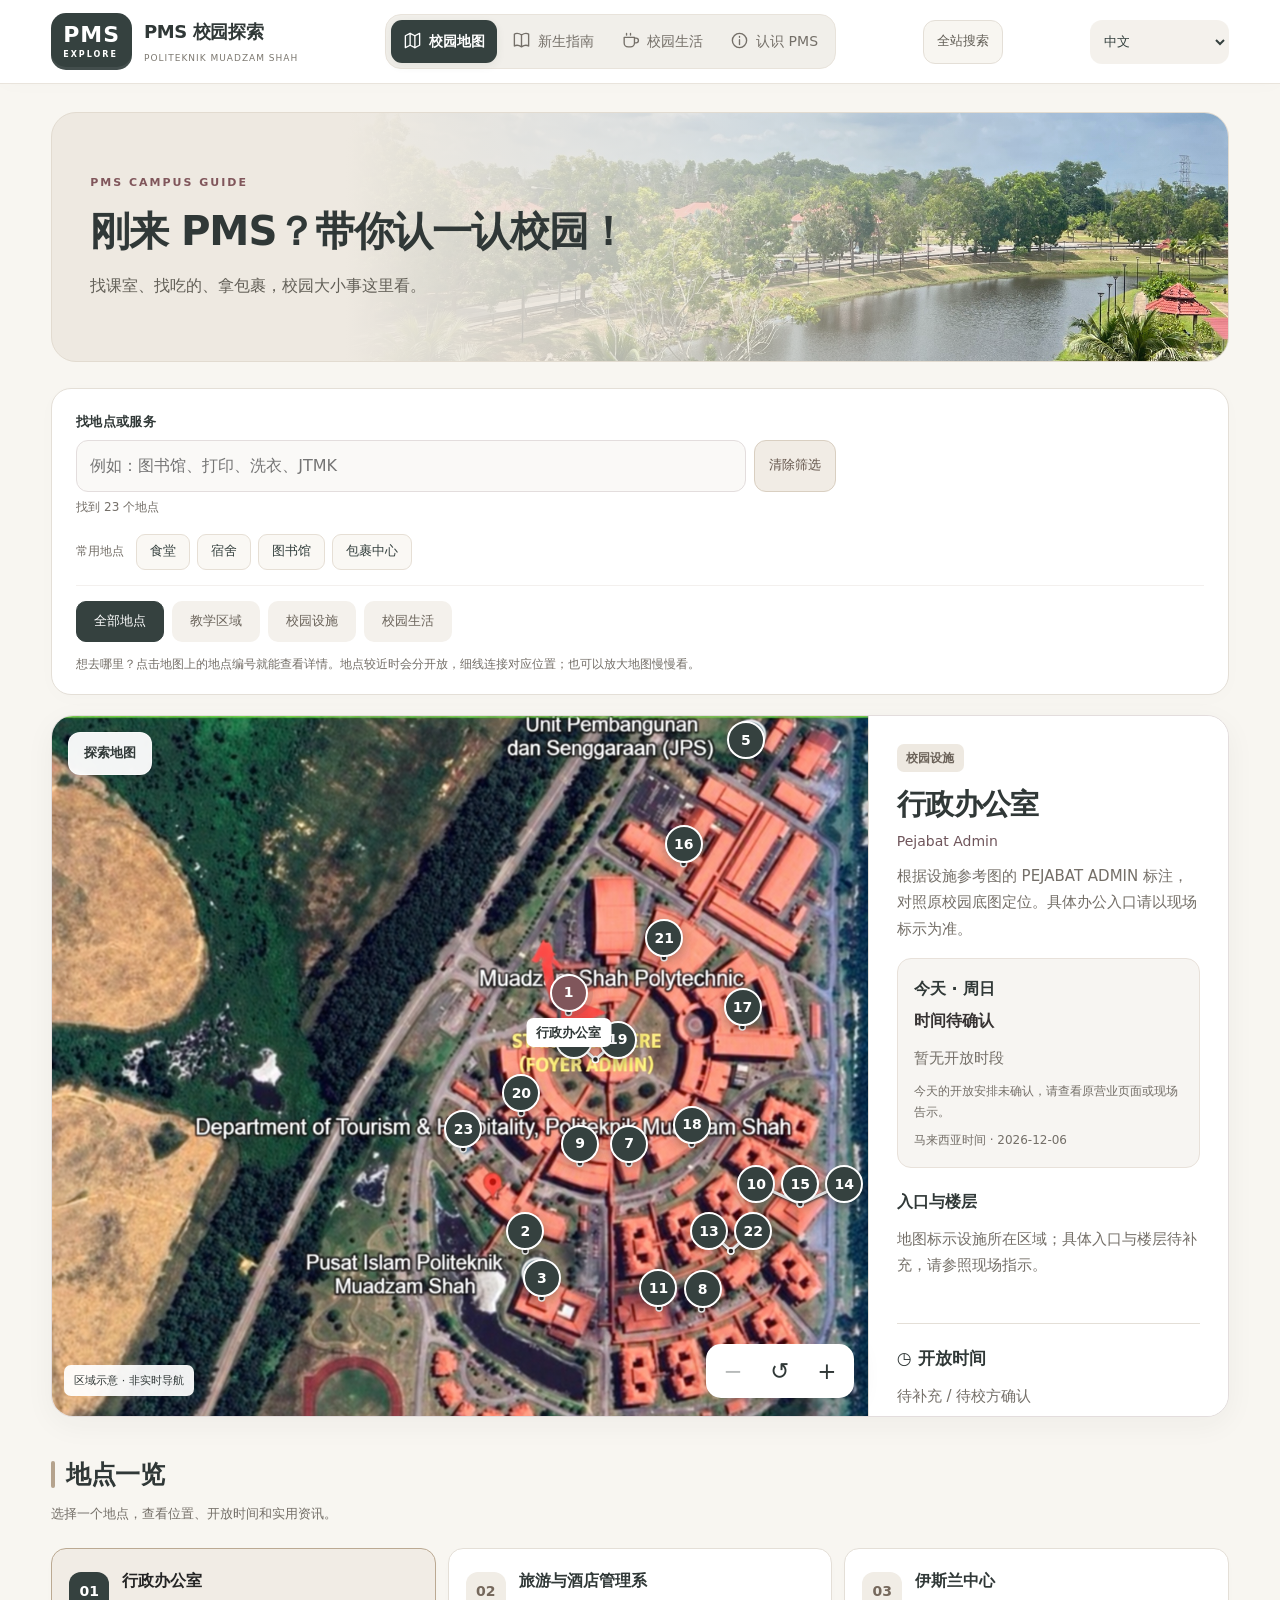
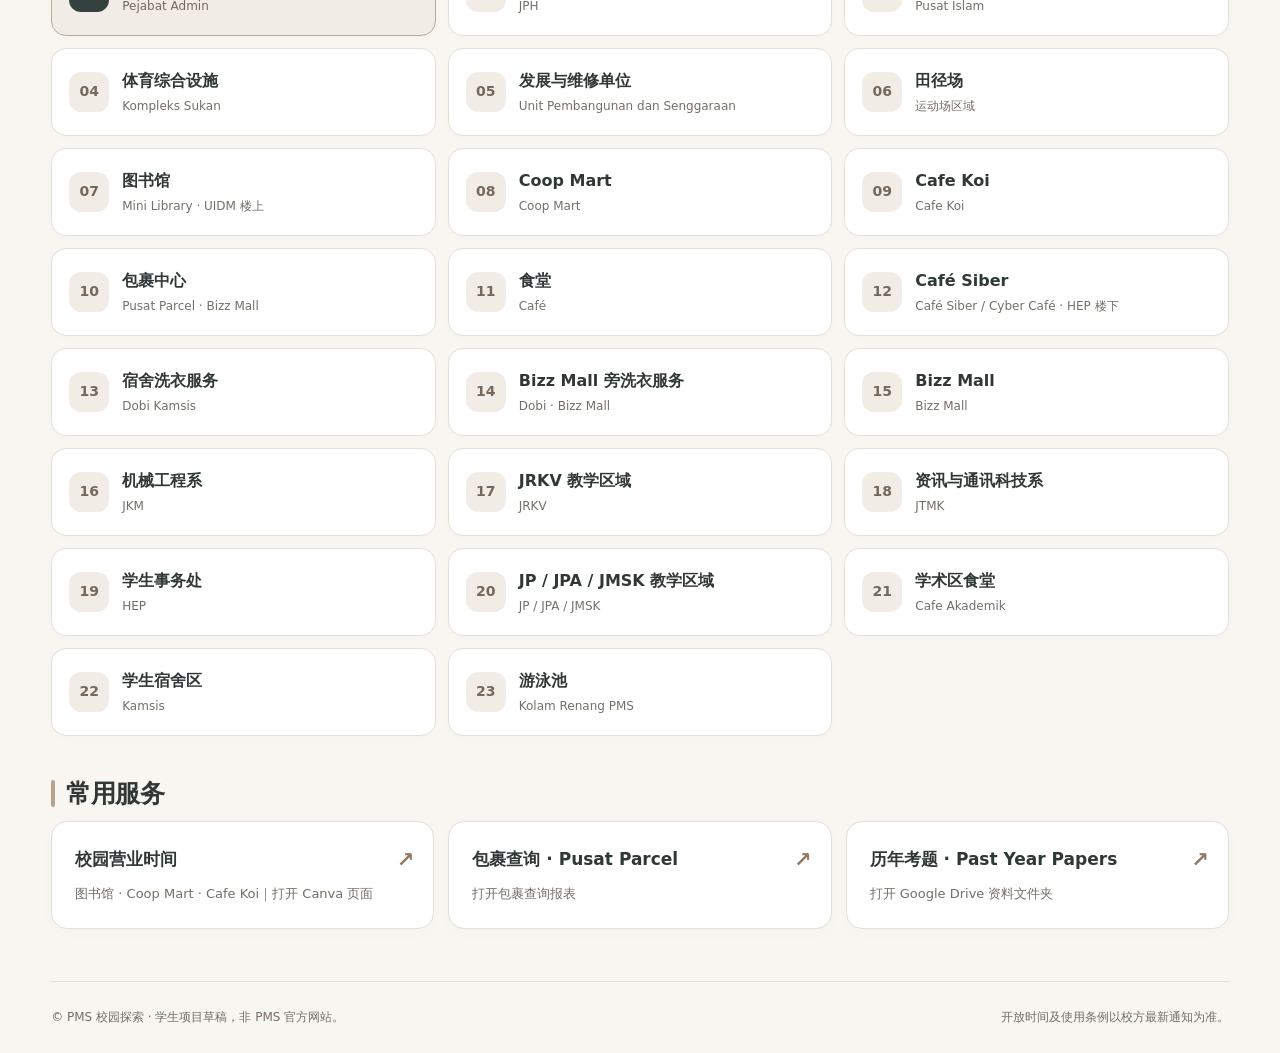
==== commit a7e9e9c5: "Add files via upload" ====
--- a/index.html
+++ b/index.html
@@ -1 +1 @@
-<!doctype html><html lang="zh-CN"><head><meta charset="utf-8"><meta name="viewport" content="width=device-width,initial-scale=1"><title>PMS 校园探索 — 新生指南</title><meta name="description" content="Politeknik Muadzam Shah 中文校园地图与新生指南。"><link rel="icon" href="data:image/svg+xml,%3Csvg xmlns='http://www.w3.org/2000/svg' viewBox='0 0 32 32'%3E%3Crect width='32' height='32' rx='9' fill='%230c5759'/%3E%3Cpath d='M8 23V9h9a5 5 0 010 10h-5' fill='none' stroke='white' stroke-width='3'/%3E%3C/svg%3E"><link rel="stylesheet" href="theme.css"></head><body><a class="skip-link" href="#main-content">跳到主要内容</a><header><div class="brand"><div class="logo">PMS<span>EXPLORE</span></div><div><b>PMS 校园探索</b><small>POLITEKNIK MUADZAM SHAH</small></div></div><nav aria-label="主要导航"><button class="active" data-page="explore" aria-current="page"><svg class="nav-icon" viewBox="0 0 24 24" fill="none" stroke="currentColor" stroke-width="1.7" stroke-linecap="round" stroke-linejoin="round" aria-hidden="true"><path d="m3 6 6-3 6 3 6-3v15l-6 3-6-3-6 3Z"/><path d="M9 3v15M15 6v15"/></svg>校园地图</button><button data-page="guide"><svg class="nav-icon" viewBox="0 0 24 24" fill="none" stroke="currentColor" stroke-width="1.7" stroke-linecap="round" stroke-linejoin="round" aria-hidden="true"><path d="M12 5C8 2 4 3 3 4v15c3-2 6-1 9 1 3-2 6-3 9-1V4c-3-2-6-1-9 1Zm0 0v15"/></svg>新生指南</button><button data-page="life"><svg class="nav-icon" viewBox="0 0 24 24" fill="none" stroke="currentColor" stroke-width="1.7" stroke-linecap="round" stroke-linejoin="round" aria-hidden="true"><path d="M4 8h13v7a5 5 0 0 1-5 5H9a5 5 0 0 1-5-5ZM17 9h2a3 3 0 0 1 0 6h-2M7 3v2M12 3v2"/></svg>校园生活</button><button data-page="about"><svg class="nav-icon" viewBox="0 0 24 24" fill="none" stroke="currentColor" stroke-width="1.7" stroke-linecap="round" stroke-linejoin="round" aria-hidden="true"><circle cx="12" cy="12" r="9"/><path d="M12 11v6M12 7v1"/></svg>认识 PMS</button></nav><label class="language-control"><span class="sr-only">语言 / Language / Bahasa</span><select id="language-select" aria-label="语言 / Language / Bahasa"><option value="zh">中文</option><option value="en">English</option><option value="ms">Bahasa Melayu</option></select></label></header><main id="main-content"><section id="explore" class="page active"><div class="intro"><div><div class="eyebrow">PMS CAMPUS GUIDE</div><h1>刚来 PMS？带你认一认校园！</h1><p>找课室、找吃的、拿包裹，校园大小事这里看。</p></div><span class="eyebrow">MUADZAM SHAH · PAHANG</span></div><div class="quick-places" aria-label="常用地点"><span>常用地点</span><button data-quick="食堂">食堂</button><button data-quick="学生宿舍区">宿舍</button><button data-quick="图书馆">图书馆</button><button data-quick="包裹中心">包裹中心</button></div><div class="searchbar"><label for="place-search">找地点或服务</label><div><input id="place-search" type="search" placeholder="例如：图书馆、打印、洗衣、JTMK" autocomplete="off"><button id="clear-search" type="button">清除筛选</button></div><span id="search-count" role="status"></span></div><div class="selectrow" aria-label="地点分类"><button class="active" data-filter="all">全部地点</button><button data-filter="教学区域">教学区域</button><button data-filter="校园设施">校园设施</button><button data-filter="校园生活">校园生活</button></div><p class="maphelp">想去哪里？点击地图上的地点编号就能查看详情。地点较近时会分开放，细线连接对应位置；也可以放大地图慢慢看。</p><div class="maplayout"><div class="map"><div class="maplabel">探索地图</div><div class="mapviewport" id="mapviewport"><div class="canvas" id="canvas"><img class="campus-image" src="campus-map-clean.png" alt="PMS 校园卫星地图，已清理黄色路线箭头"><div id="pins"></div></div></div><div class="legend">区域示意 · 非实时导航</div><div class="zoom"><button id="minus" aria-label="缩小">−</button><button id="reset" aria-label="还原比例">↺</button><button id="plus" aria-label="放大">+</button></div></div><aside class="side" id="detail" aria-live="polite"></aside></div><h2 class="sectiontitle">地点一览</h2><p class="source-note">选择一个地点，查看位置、开放时间和实用资讯。</p><div class="directory" id="directory" aria-label="校园地点列表"></div><h2 class="sectiontitle">常用服务</h2><div class="resourcebar"><a href="https://tbm2.my.canva.site/pmsoperating" target="_blank" rel="noopener noreferrer">校园营业时间<small>图书馆 · Coop Mart · Cafe Koi｜打开 Canva 页面</small></a><a href="https://datastudio.google.com/reporting/deb24628-453a-47b0-ab08-ba9ecd11f483/page/cwv3C" target="_blank" rel="noopener noreferrer">包裹查询 · Pusat Parcel<small>打开包裹查询报表</small></a><a href="https://drive.google.com/drive/folders/1A4c5a6CFvhPxrKgaGEKQq7LqVCpbeLjy" target="_blank" rel="noopener noreferrer">历年考题 · Past Year Papers<small>打开 Google Drive 资料文件夹</small></a></div></section><section id="guide" class="page"><div class="intro"><div><div class="eyebrow">从这里开始</div><h1>你好，新同学。</h1><p>以下为一般准备建议；具体要求以当届学校报到通知为准。</p></div></div><div class="guide-layout"><aside class="guide-sidebar"><p class="guide-nav-label">新生指南快捷目录</p><nav class="guide-tools guide-contents" aria-label="新生指南快捷目录"><a href="#guide-preparation"><span class="guide-nav-number" aria-hidden="true">01</span><span>报到准备</span></a><a href="#guide-hostel"><span class="guide-nav-number" aria-hidden="true">02</span><span>宿舍生活</span></a><a href="#guide-digital"><span class="guide-nav-number" aria-hidden="true">03</span><span>网络与系统</span></a><a href="#guide-clubs"><span class="guide-nav-number" aria-hidden="true">04</span><span>学会与学生组织</span></a><a href="#guide-support"><span class="guide-nav-number" aria-hidden="true">05</span><span>联络与求助</span></a></nav></aside><div class="guide-content"><section class="guide-chapter" id="guide-preparation"><div class="guide-chapter-heading"><span aria-hidden="true">01</span><h2>报到准备</h2></div><div class="articles"><article class="article"><span class="big">01</span><h2>报到前的准备</h2><ul><li>查看录取通知书，确认报到日期。</li><li>按校方清单准备所需文件。</li><li>提前安排交通及住宿。</li></ul></article><article class="article"><span class="big">02</span><h2>报到当天</h2><ul><li>按报到通知指定的时间和地点办理手续。</li><li>保存相关负责人的联络方式。</li><li>认识所属科系及基本校园设施。</li></ul></article><article class="article"><span class="big">03</span><h2>适应校园生活</h2><ul><li>查看课表与新生说明会安排。</li><li>阅读学校正式的校园及宿舍条例。</li><li>认识同学、讲师及校内求助渠道。</li></ul></article></div><section class="guide-block" id="arrival-route"><h3>报到当天，先去哪里？</h3><ol class="arrival-steps"><li>从校门进入校园。</li><li>前往 Bizz Mall 报到、交资料及领取宿舍钥匙。</li><li>确认自己的 Block 与房号，再前往宿舍。</li></ol><p class="detail-source">学长姐经验分享 · 具体安排请留意校方官方群通知。</p></section><section class="guide-block" id="orientation-clothes"><h3>迎新服装，记得提前准备</h3><p><strong>至少准备两套白色衬衫，迎新活动时需要穿。</strong></p></section><section class="guide-block" id="checklist"><h3>我的新生报到清单</h3><p>一般准备建议，具体文件及住宿要求以当届报到通知为准。勾选只保存在这台设备的浏览器中。</p><div id="check-progress" role="status"></div><div id="check-items" class="check-grid"></div><p id="storage-note"></p><button class="soft-button" id="reset-checklist">重置清单</button></section></section><section class="guide-chapter" id="guide-hostel"><div class="guide-chapter-heading"><span aria-hidden="true">02</span><h2>宿舍生活</h2></div><section class="guide-block" id="hostel-blocks"><h3>宿舍分区 · Kamsis</h3><p><strong>男生宿舍：Block 1–5。女生宿舍：Block A–E。</strong></p><p>报到时先确认自己的 Block 和房号，再跟着现场标示找宿舍。地图目前标示宿舍区域，尚未逐栋定位。</p><h4>想带摩托或汽车来学校？</h4><p>可通过 SPMP 或到 HEP 申请：Sem 2 起可申请带摩托，Sem 3 起可申请带汽车。先完成申请并确认获批，再按学校要求停放。</p><h4>校外停车场</h4><p>不论 Sem 几，也可选择把车停在校外停车场。但那里没有监管，车辆与财物需要自行看顾；这不等于获准把车带进校园。</p><p class="detail-source">资料由同学于 2026年10月3日补充；车辆申请条件与批准安排以 HEP 最新通知为准。</p></section><section class="guide-block" id="hostel-facilities"><h3>宿舍设施与生活空间</h3><div class="hostel-tips"><article><h4>插座与储物</h4><p>每个插座位置只有一个插口；房间设有双开门大衣橱。</p></article><article><h4>男生宿舍饮水机</h4><p>Block 1／Block 2 区域与 Block 3／Block 4 区域各有一台饮水机。</p></article><article><h4>楼层与晾衣区</h4><p>宿舍楼层为 G 楼至 4 楼。G 楼的晾衣区在左右两侧的中间位置；1–4 楼的晾衣区在门口就能看到。</p></article></div><p class="detail-source">学长姐经验分享 · 具体安排请留意校方官方群通知。</p></section><section class="guide-block" id="hostel-living"><h3>入住前，学长姐的小提醒</h3><div class="hostel-tips"><article><h4>宿舍入住检查</h4><p>入住时先检查灯、风扇、门锁、水管和衣橱。发现损坏先拍照，再找 Felo 老师或负责的学长姐，并说明 Block、房号和损坏情况。</p></article><article><h4>房间设备坏了怎么办？</h4><p>迎新期间，如果房间的灯、风扇、水管、门锁等设备损坏，可以找 Felo 老师或负责的学长姐协助。说明 Block、房号和损坏情况，方便他们跟进。</p></article><article><h4>房间与厕所</h4><p>宿舍有二人房和四人房。每层有两大间共用厕所，每间内至少有三个厕所隔间和三个冲凉房。</p></article><article><h4>打扫用品记得自己带</h4><p>记得带扫把、垃圾桶、垃圾袋和其他打扫用品，学校通常不提供。可以先和室友商量哪些用品一起准备。</p></article><article><h4>不舒服，联系 Felo-on-call</h4><p>生病时请致电当天值班的 Felo-on-call，说明自己的 Block、房号和情况。值班电话请查看宿舍最新值班表。</p></article><article><h4>Printer 可以带</h4><p>根据同学分享，可以带 Printer，也可以在宿舍提供收费打印／复印服务；具体经营安排以宿舍管理方要求为准。</p></article><article><h4>外出记得准时回来</h4><p>根据同学提醒，超过规定／获批的外出时间回校，会被罚款和没收学生卡。出门前确认回校时间，并为等车和路程预留时间；实际处分以校方执行为准。</p></article><article><h4>睡得舒服一点</h4><p>建议自带自己习惯的枕头。</p></article></div><p class="detail-source">以上为同学于 2026年10月3日提供的住宿经验与提醒，非校方正式规章。</p></section><section class="guide-block" id="holiday-departure"><h3>放假离校前，记得申请</h3><p>放假离校需要在 SPMP 提交申请。建议在离校前 3–5 天申请，预留处理时间，避免临时出现状况。</p><a class="guide-action" href="https://spmp.pms.edu.my/" target="_blank" rel="noopener noreferrer">打开 SPMP PMS</a><p class="detail-source">学长姐经验分享 · 具体安排请留意校方官方群通知。</p></section></section><section class="guide-chapter" id="guide-digital"><div class="guide-chapter-heading"><span aria-hidden="true">03</span><h2>网络与系统</h2></div><section class="guide-block" id="campus-network"><h3>校园网络 · eduroam</h3><ol><li>开学后，先领取学校发给学生的 Microsoft 账号。</li><li>下载学校指引使用的 eduroam 配置应用。</li><li>在应用内搜索并选择 Politeknik Muadzam Shah。</li><li>使用学校提供的 Microsoft 账号登录，按提示完成设置，再连接 eduroam Wi-Fi。</li></ol><p>校园网络会限制部分网站。部分日常上网需求可使用自己的手机流量或 Hotspot；留意流量用量。</p><p>以上连接步骤由同学提供；实际使用的应用、账号格式及设置以开学后的学校指引为准。若搜不到学校或登录失败，请向学校 IT 单位确认。</p></section><section class="guide-block" id="mobile-signal"><h3>手机信号 · 学长姐经验</h3><p><strong>学长姐推荐：Digi、Yes。</strong></p><p>这是同学的使用经验；实际信号会因宿舍 Block、房间位置、手机及使用时段而异。</p><p class="detail-source">资料由同学于 2026年10月3日分享。</p></section><section class="guide-block" id="student-systems"><h3>常用学生系统入口</h3><div class="hostel-tips"><article><h4>SPMP</h4><p>i-Kamsis、课程管理、个人信息、实习（Intern／Latihan Industri）等学生事务。</p><a href="https://spmp.pms.edu.my/" target="_blank" rel="noopener noreferrer">打开 SPMP PMS</a></article><article><h4>CIDOS</h4><p>科目的 Assignment 通常会发布在这里。按讲师指示进入对应课程，查看作业要求与截止日期。</p><a href="https://polycc.cidos.edu.my/" target="_blank" rel="noopener noreferrer">打开 CIDOS</a><p>若讲师提供专用课程链接，请以该链接为准。</p></article></div></section><section class="guide-block" id="timetable-guide"><h3>第一周上课：怎么看课表？</h3><p>入学后，登录 SPMP 查看自己的课程表。请确认班级、学期和最新版本；下图仅为课表阅读示例。</p><a class="guide-action" href="https://spmp.pms.edu.my/" target="_blank" rel="noopener noreferrer">打开 SPMP PMS</a><div class="timetable-table-wrap"><table class="timetable-key"><thead><tr><th scope="col">课表标示</th><th scope="col">怎样看</th></tr></thead><tbody><tr><th scope="row"><code>DFK12345</code></th><td>课程编号的示例写法；图中的 DFK50083 就是课程编号，对应 Python Programming。</td></tr><tr><th scope="row"><code>F-MKT1</code></th><td>课室位置代码，告诉你这堂课在哪里上。</td></tr><tr><th scope="row"><code>DIT5A</code></th><td>图中示例的班级名称，请以自己的班级课表为准。</td></tr></tbody></table></div><h4>课室通常在哪里？</h4><div class="hostel-tips"><article><h4>JTMK</h4><p>MKT、MSKD1／MSKD2、MKR 等课室通常位于 JTMK 大楼。</p><button type="button" class="soft-button" data-jump="资讯与通讯科技系">在地图查看 JTMK</button></article><article><h4>JP</h4><p>BK 课室通常在 JP 区域。地图按钮会定位到 JP／JPA／JMSK 教学区域，具体课室请看现场门牌。</p><button type="button" class="soft-button" data-jump="JP / JPA / JMSK 教学区域">在地图查看 JP 区域</button></article></div><h4>PA 是谁？</h4><p>PA（Penasihat Akademik）是学业顾问老师，类似班主任，负责班级事务等。图中也有 PA 时段，请按自己班级的课表与老师安排出席。</p><figure class="location-photo timetable-photo"><a href="photos/timetable-example.jpeg" target="_blank" rel="noopener noreferrer"><img src="photos/timetable-example.jpeg" alt="课表阅读示例 · DIT5A，Sesi 1:2026/2027 · 点击放大查看" loading="lazy" decoding="async"></a><figcaption>课表阅读示例 · DIT5A，Sesi 1:2026/2027 · 点击放大查看</figcaption></figure><p class="detail-source">课表图片及课室位置说明由同学提供；实际课程、课室与 PA 安排以自己的最新课表和校方通知为准。</p></section></section><section class="guide-chapter" id="guide-clubs"><div class="guide-chapter-heading"><span aria-hidden="true">04</span><h2>学会与学生组织</h2></div><p class="clubs-intro">想参加活动、认识朋友，先看看各个学会在做什么。以下介绍及推荐来自学长姐分享，招募条件与活动安排以当届公告为准。</p><section class="guide-block" id="club-joining"><h3>学会怎么加入？</h3><p>通常在迎新会结束后 3–4 星期，官方群会公布招募时间，请记得留意消息！</p><p>大多数活跃的学会通常会安排面试；JPP 则会在指定时间举办竞选。报名、面试和竞选日期以当届公告为准。</p><p class="detail-source">学长姐经验分享 · 具体安排请留意校方官方群通知。</p></section><section class="club-category"><h3>兴趣、活动与服务</h3><div class="club-grid"><article class="club-card"><div class="club-card-top"><h4>MLC</h4></div><p class="club-fullname">Mandarin Language Club</p><p>华文学会。</p></article><article class="club-card"><div class="club-card-top"><h4>RAPI</h4></div><p class="club-fullname">Rakan Pusat Islam</p><p>协助 Pusat Islam／清真寺管理与相关事务。</p><div class="club-experience"><span>学长姐分享</span><p>华人成员较少，成员友善。</p></div></article><article class="club-card"><div class="club-card-top"><h4>Protege</h4></div><p>学生会（JPP）旗下的社团。</p></article><article class="club-card"><div class="club-card-top"><h4>Orator</h4></div><p>直属 Encik Syahmi 的社团。</p></article><article class="club-card"><div class="club-card-top"><h4>RSY</h4></div><p class="club-fullname">Rakan Siswa YADIM</p><p>规模较大的学生社团。</p><div class="club-experience"><span>学长姐分享</span><p>成员友善，容易相处。</p></div></article><article class="club-card"><div class="club-card-top"><h4>PRS</h4></div><p class="club-fullname">Pembimbing Rakan Siswa</p><p>据学长姐分享，侧重学生娱乐与活动。</p><div class="club-experience"><span>学长姐分享</span><p>成员很团结。</p></div></article><article class="club-card"><div class="club-card-top"><h4>PROSIS</h4></div><p>关注学生健康，参与体检（Medical Check-up）等相关活动。</p></article><article class="club-card"><div class="club-card-top"><h4>SRN</h4><span class="club-badge">学长姐推荐</span></div><p>面向非穆斯林学生的活动社团。</p><div class="club-experience"><span>学长姐分享</span><p>推荐加入；据同学经验，有较多获得国际活动证书（Sijil）的机会，视当届活动而定。</p></div></article><article class="club-card"><div class="club-card-top"><h4>SRM</h4><span class="club-badge">学长姐推荐</span></div><p>参与国际活动的筹办与协调。</p><div class="club-experience"><span>学长姐分享</span><p>推荐加入；据同学经验，有较多参与国际活动的机会，视当届安排而定。</p></div></article></div></section><section class="club-category"><h3>学生代表与宿舍管理</h3><div class="club-grid"><article class="club-card"><div class="club-card-top"><h4>JPP</h4><span class="club-badge">需要竞选</span></div><p class="club-fullname">Jawatankuasa Perwakilan Pelajar</p><p>学生会，需参加竞选。</p><div class="club-experience"><span>学长姐分享</span><p>学长姐个人不太推荐：工作较多、比较累，加入前先考虑课业与时间安排。</p></div></article><article class="club-card"><div class="club-card-top"><h4>JPKK</h4><span class="club-badge">需要竞选</span></div><p>宿舍管理相关学生组织，需参加竞选。</p></article></div></section><section class="club-category"><h3>科系专属社团</h3><div class="club-grid"><article class="club-card"><div class="club-card-top"><h4>Bit Byte Club（BBC）</h4></div><p class="club-fullname">JTMK</p><p>JTMK 学生专属社团，负责科系的大大小小活动。</p></article><article class="club-card"><div class="club-card-top"><h4>MESA</h4></div><p class="club-fullname">JKM</p><p>JKM 学生专属社团，负责 JKM 学生活动。</p></article></div></section><p class="updated-meta">资料更新：2026-10-03</p></section><section class="guide-chapter" id="guide-support"><div class="guide-chapter-heading"><span aria-hidden="true">05</span><h2>联络与求助</h2></div><section class="guide-block" id="contacts"><h3>常用联络方式</h3><div id="contact-list" class="contact-grid"></div></section><section class="guide-block" id="faq"><h3>新生常见问题</h3><div id="faq-list"></div></section></section></div></div></section><section id="life" class="page"><div class="intro"><div><div class="eyebrow">校园日常 · 实用资讯</div><h1>在 PMS 吃饭、购物与生活</h1><p>查找食堂、校园商店和洗衣服务，出门前确认门禁时间。</p></div></div><div class="outing-entry"><a href="#outing-guide">周末去哪？打开外出篇</a></div><div class="resourcebar"><a href="https://tbm2.my.canva.site/pmsoperating" target="_blank" rel="noopener noreferrer">校园营业时间<small>图书馆 · Coop Mart · Cafe Koi｜打开 Canva 页面</small></a><a href="https://datastudio.google.com/reporting/deb24628-453a-47b0-ab08-ba9ecd11f483/page/cwv3C" target="_blank" rel="noopener noreferrer">包裹查询 · Pusat Parcel<small>打开包裹查询报表</small></a><a href="https://drive.google.com/drive/folders/1A4c5a6CFvhPxrKgaGEKQq7LqVCpbeLjy" target="_blank" rel="noopener noreferrer">历年考题 · Past Year Papers<small>打开 Google Drive 资料文件夹</small></a></div><p class="source-note">资料由网站维护者提供，整理于 2026年10月2日，尚未向校方核实；临时调整以校方及现场通知为准。外部页面由原作者维护。</p><h2 class="sectiontitle">食堂、购物与洗衣</h2><p class="source-note">校园商店保留 Coop Mart 与 Bizz Mall。以下一般食堂资料与 Cafe Koi 分开记录；各店铺安排以现场为准。</p><div class="lifegrid" id="daily-services"></div><h2 class="sectiontitle">运动与外出</h2><div class="lifegrid"><article class="article" id="pool-guide"></article><article class="article"><span class="tag">运动与休闲</span><h2>综合运动场 · Kompleks Sukan</h2><figure class="location-photo"><a href="photos/sports-complex.jpeg" target="_blank" rel="noopener noreferrer" aria-label="查看Kompleks Sukan 体育综合设施外观完整照片（新窗口）"><img src="photos/sports-complex.jpeg" alt="Kompleks Sukan 体育综合设施外观" loading="lazy" decoding="async"></a><figcaption>Kompleks Sukan 体育综合设施外观 · 点击查看原图</figcaption></figure><figure class="location-photo"><a href="photos/athletics-track.jpeg" target="_blank" rel="noopener noreferrer" aria-label="查看田径场跑道与草地完整照片（新窗口）"><img src="photos/athletics-track.jpeg" alt="田径场跑道与草地" loading="lazy" decoding="async"></a><figcaption>田径场跑道与草地 · 点击查看原图</figcaption></figure><div class="hours"><span>每日开放时间</span><strong>08:00–19:00</strong></div><h3>运动设施</h3><p>羽毛球场、排球场、乒乓球场、跑道、篮球场和射箭场。</p><h3>现场服务</h3><ul><li>可在柜台购买饮用水。</li><li>提供运动器材租借服务，费用与借用条件请向柜台确认。</li></ul><div class="highlight">提供的指南注明：阴天禁止进行户外运动。具体停用安排请以现场工作人员指示为准。</div><p>傍晚 18:00–19:00 可欣赏夕阳，实际景色视天气而定。</p></article><article class="article"><span class="tag">外出篇</span><h2>校园门禁时间</h2><div class="hours"><span>周一至周五</span><strong>08:00–19:00</strong><span>周六、周日</span><strong>08:00–22:00</strong></div><div class="highlight">周五 12:00–14:00：提供的资料注明，因主麻日祈祷（Solat）暂停出入。</div><h3>外出必备</h3><ul><li>有领衣服及长裤。</li><li>包鞋或盖住脚部的鞋。</li><li><strong>学生卡</strong>：进出校园需交由警备处扫码。</li></ul><p>校门口设有 ATM，可按需要提款。</p></article><article class="article"><span class="tag">常用入口</span><h2>包裹与学习资料</h2><p><a href="https://datastudio.google.com/reporting/deb24628-453a-47b0-ab08-ba9ecd11f483/page/cwv3C" target="_blank" rel="noopener noreferrer">查看 Pusat Parcel 包裹查询报表</a></p><p>包裹中心位于 Bizz Mall，领取时间待补充。</p><p><a href="https://drive.google.com/drive/folders/1A4c5a6CFvhPxrKgaGEKQq7LqVCpbeLjy" target="_blank" rel="noopener noreferrer">打开历年考题文件夹</a></p><p>使用前核对科目代码、学期和年份；访问权限由资料拥有者管理。</p></article></div><section id="outing-guide" class="outing-guide" aria-labelledby="outing-title"><div class="outing-heading"><span class="tag">校外生活</span><h2 id="outing-title">外出篇 · 学长姐带你逛</h2><p>想吃点不一样的、补货或剪头发？先选一个区域，再把想去的店顺路逛完。</p></div><div class="outing-jumps"><a href="#outing-satelit">Satelit · 吃饭与剪发</a><a href="#outing-bandar">Bandar · 购物与 Pasar</a><a href="#outing-chinese-food">想吃华人餐？</a></div><div class="outing-areas"><article id="outing-satelit" class="outing-area"><span class="outing-number">01 / SATELIT</span><h3>约朋友吃饭，顺便剪个头发</h3><p>想吃快餐、买杯饮料或补日用品，可以从这一区开始。</p><iframe title="Satelit map" loading="lazy" referrerpolicy="no-referrer-when-downgrade" src="https://maps.google.com/maps?q=Marrybrown%20Muadzam%20Shah&amp;z=16&amp;output=embed"></iframe><div class="outing-places"><div class="outing-place"><h4>MIXUE</h4><p>冰淇淋、饮料；和朋友吃完饭后可以顺路看看。</p><a href="https://www.google.com/maps/search/?api=1&amp;query=MIXUE%20Muadzam%20Shah" target="_blank" rel="noopener noreferrer">打开地点地图</a></div><div class="outing-place"><h4>Marrybrown</h4><p>快餐选择 · Jalan Makmur 9，No. 3 & 5。</p><a href="https://www.google.com/maps/search/?api=1&amp;query=Marrybrown%20Muadzam%20Shah%20Jalan%20Makmur%209" target="_blank" rel="noopener noreferrer">打开地点地图</a></div><div class="outing-place"><h4>FamilyMart / ZUS Coffee</h4><p>小食、咖啡 · Jalan PMS 3 1/1，门牌分别为 27 和 25-G。</p><a href="https://www.google.com/maps/search/?api=1&amp;query=FamilyMart%20Muadzam%20Shah%20Jalan%20PMS%203%201/1" target="_blank" rel="noopener noreferrer">打开地点地图</a></div><div class="outing-place"><h4>Watsons</h4><p>补个人护理用品 · Jalan Makmur 1，No. 6 & 7。</p><a href="https://www.google.com/maps/search/?api=1&amp;query=Watsons%20Muadzam%20Shah%202%20Jalan%20Makmur%201" target="_blank" rel="noopener noreferrer">打开地点地图</a></div></div><div class="outing-tip"><b>学长姐小建议</b><p>吃饭、买东西、剪发排在同一趟，比较好安排回校时间。点餐前先看价格，交通费也记得算进预算。</p></div></article><article id="outing-bandar" class="outing-area"><span class="outing-number">02 / BANDAR</span><h3>补生活用品，星期六逛 Pasar</h3><p>要补货、去银行或逛市集，可以安排来 Bandar。</p><iframe title="Bandar map" loading="lazy" referrerpolicy="no-referrer-when-downgrade" src="https://maps.google.com/maps?q=Eco-Shop%20Muadzam%20Shah%20Jalan%20Medan%20Mewah%2011&amp;z=16&amp;output=embed"></iframe><div class="outing-places"><div class="outing-place"><h4>Eco-Shop · Bandar</h4><p>日常用品 · MM164–MM167，Jalan Medan Mewah 11。</p><a href="https://www.google.com/maps/search/?api=1&amp;query=Eco-Shop%20Muadzam%20Shah%20Jalan%20Medan%20Mewah%2011" target="_blank" rel="noopener noreferrer">打开地点地图</a></div><div class="outing-place"><h4>Watsons · Bandar</h4><p>个人护理用品 · Medan Mewah，Lot 111。</p><a href="https://www.google.com/maps/search/?api=1&amp;query=Watsons%20Muadzam%20Shah%20Lot%20111%20Medan%20Mewah" target="_blank" rel="noopener noreferrer">打开地点地图</a></div><div class="outing-place"><h4>星期六 Pasar</h4><p>每个星期六，在 Bandar Eco-Shop 同一排。具体开摊和收摊时间先向当地同学确认。</p><a href="https://www.google.com/maps/search/?api=1&amp;query=Eco-Shop%20Muadzam%20Shah%20Jalan%20Medan%20Mewah%2011" target="_blank" rel="noopener noreferrer">打开地点地图</a></div></div><div class="outing-tip"><b>逛 Pasar 小提醒</b><p>带点零钱和购物袋；先问价格再买。地图指向 Eco-Shop 这一排，抵达后再找当天的摊位。</p></div></article></div><article class="outing-feature"><div><span class="tag">SATELIT</span><h3>SP Hair Salon</h3><p>Satelit 区 Eco-Shop 楼上的华人理发店。星期日休息，别白跑一趟啦。</p><dl class="outing-prices"><div><dt>男生剪发</dt><dd>RM15 起</dd></div><div><dt>女生剪发</dt><dd>RM20+，按长度</dd></div><div><dt>休息日</dt><dd>星期日</dd></div></dl><p>以上为同学提供的参考价；照片价目表列男生 RM15–28、女生 RM25–40。先说清楚只剪或洗剪，再让店家确认总价。</p><div class="outing-actions"><a href="tel:+60169296515" target="_blank" rel="noopener noreferrer">拨打理发店 · 016-929 6515</a></div></div><div class="outing-photos"><figure><a href="photos/salon-interior.jpeg" target="_blank" rel="noopener noreferrer"><img src="photos/salon-interior.jpeg" alt="店内环境" loading="lazy"></a><figcaption>店内环境</figcaption></figure><figure><a href="photos/salon-prices.jpeg" target="_blank" rel="noopener noreferrer"><img src="photos/salon-prices.jpeg" alt="查看店内价目表原图" loading="lazy"></a><figcaption>查看店内价目表原图</figcaption></figure></div></article><article id="outing-chinese-food" class="outing-feature outing-food"><div><span class="tag">华人餐 · 煮炒</span><h3>想吃煮炒，先约好时间</h3><p>煮炒时间：下午 3:00–晚上 10:00。同学提供的地点和联络号码如下，出发前可先询问当天有没有开、菜单和价格。</p><p><b>33G9+8J, 26700 Muadzam Shah, Pahang</b></p><div class="outing-actions"><a href="https://www.google.com/maps/search/?api=1&amp;query=33G9%2B8J%20Muadzam%20Shah%20Pahang" target="_blank" rel="noopener noreferrer">打开地点地图</a><a href="tel:+60163387093" target="_blank" rel="noopener noreferrer">016-338 7093</a><a href="tel:+60192323266" target="_blank" rel="noopener noreferrer">019-232 3266</a></div><p>地图记录名称为「Restoran muadzam shah 茶室包点心」。两支电话由同学提供，暂未确认分别对应哪间店；第二间餐馆的名称与定位待补充。</p></div><div class="outing-tip"><b>别扑空，也别误会价格</b><p>煮炒时段不等于整间店的营业时间。点合菜前先问份量、总价和等候时间；用餐需求也可以先向店家说明。</p></div></article><article class="outing-feature" id="outing-transport"><div><span class="tag">Grab / Taxi</span><h3>现在出门怎么去？</h3><p>目前出门可选择 Grab 或 Taxi，没有巴士服务。先确认有车接单，再安排出发；回程也记得提前约好。</p><h3>想带摩托或汽车来学校？</h3><p>可通过 SPMP 或到 HEP 申请：Sem 2 起可申请带摩托，Sem 3 起可申请带汽车。先完成申请并确认获批，再按学校要求停放。</p></div><div class="outing-tip"><h3>校外停车场</h3><p>不论 Sem 几，也可选择把车停在校外停车场。但那里没有监管，车辆与财物需要自行看顾；这不等于获准把车带进校园。</p></div><p class="detail-source">资料由同学于 2026年10月3日补充；车辆申请条件与批准安排以 HEP 最新通知为准。</p></article><div class="outing-reminders"><h3>出门前，学长姐提醒你</h3><ul><li>先和司机确认单程／来回、每人／整车的价钱，也约好回程。</li><li>带学生卡，按学校要求穿着；回程要预留时间，别把店家关门时间当成回校时间。</li><li>星期日别安排 SP Hair Salon；星期六逛 Pasar 前先确认当天是否照常摆摊。</li></ul></div><details class="outing-sources"><summary>资料来源与更新</summary><p>2026年10月3日整理。Pasar、理发店位置／休息日、参考价格及煮炒联络资料由同学提供；店名与部分地址参考以下公开页面。地图为在线地图，可打开查看更清楚的街道和路线。</p><div class="outing-actions"><a href="https://marrybrown.com/location/" target="_blank" rel="noopener noreferrer">Marrybrown</a><a href="https://www.familymart.com.my/our-stores.html" target="_blank" rel="noopener noreferrer">FamilyMart</a><a href="https://zuscoffee.com/2024/02/02/zus-coffee-muadzam-shah/" target="_blank" rel="noopener noreferrer">ZUS Coffee</a><a href="https://www.eco-shop.com.my/store-locator" target="_blank" rel="noopener noreferrer">Eco-Shop</a><a href="https://www.watsons.com.my/store/wtcmy_2164_EN" target="_blank" rel="noopener noreferrer">Watsons · Satelit</a><a href="https://www.watsons.com.my/store/wtcmy_345_EN" target="_blank" rel="noopener noreferrer">Watsons · Bandar</a><a href="https://www.waze.com/live-map/directions/my/pahang/muadzam-shah/restoran-muadzam-shah-%E8%8C%B6%E5%AE%A4%E5%8C%85%E7%82%B9%E5%BF%83?to=place.ChIJeWR89oUJzzERQo--ytdD5-o" target="_blank" rel="noopener noreferrer">Waze · Restaurant</a></div></details></section></section><section id="about" class="page"><div class="intro"><div><div class="eyebrow">认识 PMS</div><h1>在这里学习，也在这里成长。</h1><p>Politeknik Muadzam Shah · 马来西亚 · 彭亨州</p></div></div><div class="about"><img src="photos/pusat-islam.jpeg" alt="PMS 湖畔与伊斯兰中心" class="about-photo"><div class="about-copy"><div class="eyebrow">探索校园生活</div><h2>新的校园生活，从认识这里开始。</h2><p>PMS 校园探索帮助有意报读的同学和新生认识 Politeknik Muadzam Shah，从学习环境到日常设施，提前了解校园生活。</p></div></div><section class="guide-block"><h2>从学生视角认识校园</h2><p>这篇学生分享把 PMS 描绘成绿意环绕、步调较慢的校园，特别提到湖畔、跑道和傍晚景色。适合想提前感受校园日常的同学参考。</p><p class="source-note">参考学生分享文章，非官方介绍；文章标注更新于 2026年2月9日。</p><a href="https://leelianglearning.blogspot.com/2024/10/Politeknik-Muadzam-Shah-PMS-pahang.html" target="_blank" rel="noopener noreferrer">阅读原作者的 PMS 校园分享</a></section><h2 class="sectiontitle">认识科系</h2><p class="source-note">根据学校官网科系介绍整理。开办课程、入学条件与招生安排，以官方最新公告为准。</p><div class="articles"><article class="article"><h2>JTMK · 资讯与通讯科技系</h2><p>提供资讯科技文凭教育与训练，学习计算机与资讯科技领域。</p><a href="https://pms.mypolycc.edu.my/index.php/pengurusan-akademik/jabatan-akademik/jabatan-teknologi-maklumat-komunikasi" target="_blank" rel="noopener noreferrer">查看科系官网</a></article><article class="article"><h2>JKM · 机械工程系</h2><p>探索机械工程领域的学习与训练；具体课程请查看科系官网。</p><a href="https://pms.mypolycc.edu.my/index.php/pengurusan-akademik/jabatan-akademik/jabatan-kejuruteraan-mekanikal" target="_blank" rel="noopener noreferrer">查看科系官网</a></article><article class="article"><h2>JPH · 旅游与酒店管理系</h2><p>官网列有旅游管理与休闲旅游文凭课程。</p><a href="https://pms.mypolycc.edu.my/index.php/pengurusan-akademik/jabatan-akademik/jabatan-pelancongan-hospitaliti" target="_blank" rel="noopener noreferrer">查看科系官网</a></article><article class="article"><h2>JP · 商业系</h2><p>官网列有会计与商业研究文凭课程。</p><a href="https://pms.mypolycc.edu.my/index.php/pengurusan-akademik/jabatan-akademik/jabatan-perdagangan" target="_blank" rel="noopener noreferrer">查看科系官网</a></article><article class="article"><h2>JRKV · 设计与视觉传达系</h2><p>了解设计与视觉传达领域的学习方向和课程。</p><a href="https://pms.mypolycc.edu.my/index.php/pengurusan-akademik/jabatan-akademik/jabatan-rekabentuk-komunikasi-visual" target="_blank" rel="noopener noreferrer">查看科系官网</a></article><article class="article"><h2>JPA / JMSK · 基础与支持教学</h2><p>通识，以及数学、科学与计算机相关支持教学。</p><a href="https://pms.mypolycc.edu.my/index.php/pengurusan-akademik/jabatan-akademik/jabatan-matematik-sains-komputer" target="_blank" rel="noopener noreferrer">查看科系官网</a></article></div><h2 class="sectiontitle">校园实景相册 · 校园风景</h2><p class="source-note">湖边、花开，还有放学路上的晚霞。一起看看同学镜头里的 PMS，点击照片可查看大图。</p><div class="campus-gallery scenery-gallery"><figure class="location-photo"><a href="photos/campus-lake-day.jpeg" target="_blank" rel="noopener noreferrer"><img src="photos/campus-lake-day.jpeg" alt="湖畔的晴天" loading="lazy" decoding="async"></a><figcaption>湖畔的晴天</figcaption></figure><figure class="location-photo"><a href="photos/campus-lake-sunset.jpeg" target="_blank" rel="noopener noreferrer"><img src="photos/campus-lake-sunset.jpeg" alt="湖边的金色晚霞" loading="lazy" decoding="async"></a><figcaption>湖边的金色晚霞</figcaption></figure><figure class="location-photo"><a href="photos/campus-blossoms.jpeg" target="_blank" rel="noopener noreferrer"><img src="photos/campus-blossoms.jpeg" alt="花开的校园一角" loading="lazy" decoding="async"></a><figcaption>花开的校园一角</figcaption></figure><figure class="location-photo"><a href="photos/campus-reflections.jpeg" target="_blank" rel="noopener noreferrer"><img src="photos/campus-reflections.jpeg" alt="红屋顶与湖中倒影" loading="lazy" decoding="async"></a><figcaption>红屋顶与湖中倒影</figcaption></figure><figure class="location-photo"><a href="photos/campus-golden-sky.jpeg" target="_blank" rel="noopener noreferrer"><img src="photos/campus-golden-sky.jpeg" alt="抬头遇见夕阳" loading="lazy" decoding="async"></a><figcaption>抬头遇见夕阳</figcaption></figure><figure class="location-photo"><a href="photos/campus-evening-lane.jpeg" target="_blank" rel="noopener noreferrer"><img src="photos/campus-evening-lane.jpeg" alt="雨后的小路与夕阳" loading="lazy" decoding="async"></a><figcaption>雨后的小路与夕阳</figcaption></figure><figure class="location-photo"><a href="photos/campus-sports-dusk.jpeg" target="_blank" rel="noopener noreferrer"><img src="photos/campus-sports-dusk.jpeg" alt="体育馆前的粉橙天空" loading="lazy" decoding="async"></a><figcaption>体育馆前的粉橙天空</figcaption></figure></div><h2 class="sectiontitle">了解学校与申请入学</h2><div class="resourcebar"><a href="https://pms.mypolycc.edu.my/" target="_blank" rel="noopener noreferrer">PMS 官方网站<small>学校资讯及公告</small></a><a href="https://ambilan.mypolycc.edu.my/" target="_blank" rel="noopener noreferrer">PolyCC 官方招生入口<small>查看申请方式、课程与入学要求</small></a></div></section></main><dialog id="report-dialog" aria-labelledby="report-title"><form id="report-form"><div class="detail-top"><h2 id="report-title">资料反馈</h2><button type="button" id="close-report" class="soft-button">关闭</button></div><p>填写后复制或分享给网站维护者。此表单不会自动提交，也不会发送给学校。</p><label for="report-place">地点</label><select id="report-place"></select><label for="report-kind">问题类型</label><select id="report-kind"><option>营业时间有误</option><option>位置／楼层有误</option><option>条规或价格有误</option><option>补充照片或其他资料</option></select><label for="report-text">更正内容与资料来源</label><textarea id="report-text" required maxlength="2000" rows="5" placeholder="例如：柜台今天公布的新时间……（可附公开资料链接）"></textarea><button type="submit" class="soft-button">生成反馈内容</button><div id="report-result" hidden><label for="report-output">反馈内容（尚未发送）</label><textarea id="report-output" readonly rows="7"></textarea><div class="report-actions"><button id="copy-report" type="button">复制</button><button id="share-report" type="button">分享给维护者</button><button id="download-report" type="button">下载文本</button></div></div><p id="report-status" role="status"></p></form></dialog><footer><span>© PMS 校园探索 · 学生项目草稿，非 PMS 官方网站。</span><span>开放时间及使用条例以校方最新通知为准。</span></footer><script src="life-data.js"></script><script src="enhancements.js"></script><script src="map-ui.js"></script><script src="app.js"></script><script src="guide-tools.js"></script><script src="translations.js"></script><script src="site-tools.js"></script><script src="language.js"></script><script src="usability.js"></script></body></html>
+<!doctype html><html lang="zh-CN"><head><meta charset="utf-8"><meta name="viewport" content="width=device-width,initial-scale=1"><title>PMS 校园探索 — 新生指南</title><meta name="description" content="Politeknik Muadzam Shah 中文校园地图与新生指南。"><link rel="icon" href="data:image/svg+xml,%3Csvg xmlns='http://www.w3.org/2000/svg' viewBox='0 0 32 32'%3E%3Crect width='32' height='32' rx='9' fill='%2335413f'/%3E%3Cpath d='M8 23V9h9a5 5 0 010 10h-5' fill='none' stroke='white' stroke-width='3'/%3E%3C/svg%3E"><link rel="stylesheet" href="theme.css"><link rel="stylesheet" href="redesign.css"></head><body><a class="skip-link" href="#main-content">跳到主要内容</a><header><div class="brand"><div class="logo">PMS<span>EXPLORE</span></div><div><b>PMS 校园探索</b><small>POLITEKNIK MUADZAM SHAH</small></div></div><nav aria-label="主要导航"><button class="active" data-page="explore" aria-current="page"><svg class="nav-icon" viewBox="0 0 24 24" fill="none" stroke="currentColor" stroke-width="1.7" stroke-linecap="round" stroke-linejoin="round" aria-hidden="true"><path d="m3 6 6-3 6 3 6-3v15l-6 3-6-3-6 3Z"/><path d="M9 3v15M15 6v15"/></svg>校园地图</button><button data-page="guide"><svg class="nav-icon" viewBox="0 0 24 24" fill="none" stroke="currentColor" stroke-width="1.7" stroke-linecap="round" stroke-linejoin="round" aria-hidden="true"><path d="M12 5C8 2 4 3 3 4v15c3-2 6-1 9 1 3-2 6-3 9-1V4c-3-2-6-1-9 1Zm0 0v15"/></svg>新生指南</button><button data-page="life"><svg class="nav-icon" viewBox="0 0 24 24" fill="none" stroke="currentColor" stroke-width="1.7" stroke-linecap="round" stroke-linejoin="round" aria-hidden="true"><path d="M4 8h13v7a5 5 0 0 1-5 5H9a5 5 0 0 1-5-5ZM17 9h2a3 3 0 0 1 0 6h-2M7 3v2M12 3v2"/></svg>校园生活</button><button data-page="about"><svg class="nav-icon" viewBox="0 0 24 24" fill="none" stroke="currentColor" stroke-width="1.7" stroke-linecap="round" stroke-linejoin="round" aria-hidden="true"><circle cx="12" cy="12" r="9"/><path d="M12 11v6M12 7v1"/></svg>认识 PMS</button></nav><label class="language-control"><span class="sr-only">语言 / Language / Bahasa</span><select id="language-select" aria-label="语言 / Language / Bahasa"><option value="zh">中文</option><option value="en">English</option><option value="ms">Bahasa Melayu</option></select></label></header><main id="main-content"><section id="explore" class="page active"><div class="intro"><div><div class="eyebrow">PMS CAMPUS GUIDE</div><h1>刚来 PMS？带你认一认校园！</h1><p>找课室、找吃的、拿包裹，校园大小事这里看。</p></div><span class="eyebrow">MUADZAM SHAH · PAHANG</span></div><div class="map-tools"><div class="quick-places" aria-label="常用地点"><span>常用地点</span><button data-quick="食堂">食堂</button><button data-quick="学生宿舍区">宿舍</button><button data-quick="图书馆">图书馆</button><button data-quick="包裹中心">包裹中心</button></div><div class="searchbar"><label for="place-search">找地点或服务</label><div><input id="place-search" type="search" placeholder="例如：图书馆、打印、洗衣、JTMK" autocomplete="off"><button id="clear-search" type="button">清除筛选</button></div><span id="search-count" role="status"></span></div><div class="selectrow" aria-label="地点分类"><button class="active" data-filter="all">全部地点</button><button data-filter="教学区域">教学区域</button><button data-filter="校园设施">校园设施</button><button data-filter="校园生活">校园生活</button></div><p class="maphelp">想去哪里？点击地图上的地点编号就能查看详情。地点较近时会分开放，细线连接对应位置；也可以放大地图慢慢看。</p></div><div class="maplayout"><div class="map"><div class="maplabel">探索地图</div><div class="mapviewport" id="mapviewport"><div class="canvas" id="canvas"><img class="campus-image" src="campus-map-clean.png" alt="PMS 校园卫星地图，已清理黄色路线箭头"><div id="pins"></div></div></div><div class="legend">区域示意 · 非实时导航</div><div class="zoom"><button id="minus" aria-label="缩小">−</button><button id="reset" aria-label="还原比例">↺</button><button id="plus" aria-label="放大">+</button></div></div><aside class="side" id="detail" aria-live="polite"></aside></div><h2 class="sectiontitle">地点一览</h2><p class="source-note">选择一个地点，查看位置、开放时间和实用资讯。</p><div class="directory" id="directory" aria-label="校园地点列表"></div><h2 class="sectiontitle">常用服务</h2><div class="resourcebar"><a href="https://tbm2.my.canva.site/pmsoperating" target="_blank" rel="noopener noreferrer">校园营业时间<small>图书馆 · Coop Mart · Cafe Koi｜打开 Canva 页面</small></a><a href="https://datastudio.google.com/reporting/deb24628-453a-47b0-ab08-ba9ecd11f483/page/cwv3C" target="_blank" rel="noopener noreferrer">包裹查询 · Pusat Parcel<small>打开包裹查询报表</small></a><a href="https://drive.google.com/drive/folders/1A4c5a6CFvhPxrKgaGEKQq7LqVCpbeLjy" target="_blank" rel="noopener noreferrer">历年考题 · Past Year Papers<small>打开 Google Drive 资料文件夹</small></a></div></section><section id="guide" class="page"><div class="intro"><div><div class="eyebrow">从这里开始</div><h1>你好，新同学。</h1><p>以下为一般准备建议；具体要求以当届学校报到通知为准。</p></div></div><div class="guide-layout"><aside class="guide-sidebar"><p class="guide-nav-label">新生指南快捷目录</p><nav class="guide-tools guide-contents" aria-label="新生指南快捷目录"><a href="#guide-preparation"><span class="guide-nav-number" aria-hidden="true">01</span><span>报到准备</span></a><a href="#guide-hostel"><span class="guide-nav-number" aria-hidden="true">02</span><span>宿舍生活</span></a><a href="#guide-digital"><span class="guide-nav-number" aria-hidden="true">03</span><span>网络与系统</span></a><a href="#guide-clubs"><span class="guide-nav-number" aria-hidden="true">04</span><span>学会与学生组织</span></a><a href="#guide-support"><span class="guide-nav-number" aria-hidden="true">05</span><span>联络与求助</span></a></nav></aside><div class="guide-content"><section class="guide-chapter" id="guide-preparation"><div class="guide-chapter-heading"><span aria-hidden="true">01</span><h2>报到准备</h2></div><div class="articles"><article class="article"><span class="big">01</span><h2>报到前的准备</h2><ul><li>查看录取通知书，确认报到日期。</li><li>按校方清单准备所需文件。</li><li>提前安排交通及住宿。</li></ul></article><article class="article"><span class="big">02</span><h2>报到当天</h2><ul><li>按报到通知指定的时间和地点办理手续。</li><li>保存相关负责人的联络方式。</li><li>认识所属科系及基本校园设施。</li></ul></article><article class="article"><span class="big">03</span><h2>适应校园生活</h2><ul><li>查看课表与新生说明会安排。</li><li>阅读学校正式的校园及宿舍条例。</li><li>认识同学、讲师及校内求助渠道。</li></ul></article></div><section class="guide-block" id="arrival-route"><h3>报到当天，先去哪里？</h3><ol class="arrival-steps"><li>从校门进入校园。</li><li>前往 Bizz Mall 报到、交资料及领取宿舍钥匙。</li><li>确认自己的 Block 与房号，再前往宿舍。</li></ol><p class="detail-source">学长姐经验分享 · 具体安排请留意校方官方群通知。</p></section><section class="guide-block" id="orientation-clothes"><h3>迎新服装，记得提前准备</h3><p><strong>至少准备两套白色衬衫，迎新活动时需要穿。</strong></p></section><section class="guide-block" id="checklist"><h3>我的新生报到清单</h3><p>一般准备建议，具体文件及住宿要求以当届报到通知为准。勾选只保存在这台设备的浏览器中。</p><div id="check-progress" role="status"></div><div id="check-items" class="check-grid"></div><p id="storage-note"></p><button class="soft-button" id="reset-checklist">重置清单</button></section></section><section class="guide-chapter" id="guide-hostel"><div class="guide-chapter-heading"><span aria-hidden="true">02</span><h2>宿舍生活</h2></div><section class="guide-block" id="hostel-blocks"><h3>宿舍分区 · Kamsis</h3><p><strong>男生宿舍：Block 1–5。女生宿舍：Block A–E。</strong></p><p>报到时先确认自己的 Block 和房号，再跟着现场标示找宿舍。地图目前标示宿舍区域，尚未逐栋定位。</p><h4>想带摩托或汽车来学校？</h4><p>可通过 SPMP 或到 HEP 申请：Sem 2 起可申请带摩托，Sem 3 起可申请带汽车。先完成申请并确认获批，再按学校要求停放。</p><h4>校外停车场</h4><p>不论 Sem 几，也可选择把车停在校外停车场。但那里没有监管，车辆与财物需要自行看顾；这不等于获准把车带进校园。</p><p class="detail-source">资料由同学于 2026年10月3日补充；车辆申请条件与批准安排以 HEP 最新通知为准。</p></section><section class="guide-block" id="hostel-facilities"><h3>宿舍设施与生活空间</h3><div class="hostel-tips"><article><h4>插座与储物</h4><p>每个插座位置只有一个插口；房间设有双开门大衣橱。</p></article><article><h4>男生宿舍饮水机</h4><p>Block 1／Block 2 区域与 Block 3／Block 4 区域各有一台饮水机。</p></article><article><h4>楼层与晾衣区</h4><p>宿舍楼层为 G 楼至 4 楼。G 楼的晾衣区在左右两侧的中间位置；1–4 楼的晾衣区在门口就能看到。</p></article></div><p class="detail-source">学长姐经验分享 · 具体安排请留意校方官方群通知。</p></section><section class="guide-block" id="hostel-living"><h3>入住前，学长姐的小提醒</h3><div class="hostel-tips"><article><h4>宿舍入住检查</h4><p>入住时先检查灯、风扇、门锁、水管和衣橱。发现损坏先拍照，再找 Felo 老师或负责的学长姐，并说明 Block、房号和损坏情况。</p></article><article><h4>房间设备坏了怎么办？</h4><p>迎新期间，如果房间的灯、风扇、水管、门锁等设备损坏，可以找 Felo 老师或负责的学长姐协助。说明 Block、房号和损坏情况，方便他们跟进。</p></article><article><h4>房间与厕所</h4><p>宿舍有二人房和四人房。每层有两大间共用厕所，每间内至少有三个厕所隔间和三个冲凉房。</p></article><article><h4>打扫用品记得自己带</h4><p>记得带扫把、垃圾桶、垃圾袋和其他打扫用品，学校通常不提供。可以先和室友商量哪些用品一起准备。</p></article><article><h4>不舒服，联系 Felo-on-call</h4><p>生病时请致电当天值班的 Felo-on-call，说明自己的 Block、房号和情况。值班电话请查看宿舍最新值班表。</p></article><article><h4>Printer 可以带</h4><p>根据同学分享，可以带 Printer，也可以在宿舍提供收费打印／复印服务；具体经营安排以宿舍管理方要求为准。</p></article><article><h4>外出记得准时回来</h4><p>根据同学提醒，超过规定／获批的外出时间回校，会被罚款和没收学生卡。出门前确认回校时间，并为等车和路程预留时间；实际处分以校方执行为准。</p></article><article><h4>睡得舒服一点</h4><p>建议自带自己习惯的枕头。</p></article></div><p class="detail-source">以上为同学于 2026年10月3日提供的住宿经验与提醒，非校方正式规章。</p></section><section class="guide-block" id="holiday-departure"><h3>放假离校前，记得申请</h3><p>放假离校需要在 SPMP 提交申请。建议在离校前 3–5 天申请，预留处理时间，避免临时出现状况。</p><a class="guide-action" href="https://spmp.pms.edu.my/" target="_blank" rel="noopener noreferrer">打开 SPMP PMS</a><p class="detail-source">学长姐经验分享 · 具体安排请留意校方官方群通知。</p></section></section><section class="guide-chapter" id="guide-digital"><div class="guide-chapter-heading"><span aria-hidden="true">03</span><h2>网络与系统</h2></div><section class="guide-block" id="campus-network"><h3>校园网络 · eduroam</h3><ol><li>开学后，先领取学校发给学生的 Microsoft 账号。</li><li>下载学校指引使用的 eduroam 配置应用。</li><li>在应用内搜索并选择 Politeknik Muadzam Shah。</li><li>使用学校提供的 Microsoft 账号登录，按提示完成设置，再连接 eduroam Wi-Fi。</li></ol><p>校园网络会限制部分网站。部分日常上网需求可使用自己的手机流量或 Hotspot；留意流量用量。</p><p>以上连接步骤由同学提供；实际使用的应用、账号格式及设置以开学后的学校指引为准。若搜不到学校或登录失败，请向学校 IT 单位确认。</p></section><section class="guide-block" id="mobile-signal"><h3>手机信号 · 学长姐经验</h3><p><strong>学长姐推荐：Digi、Yes。</strong></p><p>这是同学的使用经验；实际信号会因宿舍 Block、房间位置、手机及使用时段而异。</p><p class="detail-source">资料由同学于 2026年10月3日分享。</p></section><section class="guide-block" id="student-systems"><h3>常用学生系统入口</h3><div class="hostel-tips"><article><h4>SPMP</h4><p>i-Kamsis、课程管理、个人信息、实习（Intern／Latihan Industri）等学生事务。</p><a href="https://spmp.pms.edu.my/" target="_blank" rel="noopener noreferrer">打开 SPMP PMS</a></article><article><h4>CIDOS</h4><p>科目的 Assignment 通常会发布在这里。按讲师指示进入对应课程，查看作业要求与截止日期。</p><a href="https://polycc.cidos.edu.my/" target="_blank" rel="noopener noreferrer">打开 CIDOS</a><p>若讲师提供专用课程链接，请以该链接为准。</p></article></div></section><section class="guide-block" id="timetable-guide"><h3>第一周上课：怎么看课表？</h3><p>入学后，登录 SPMP 查看自己的课程表。请确认班级、学期和最新版本；下图仅为课表阅读示例。</p><a class="guide-action" href="https://spmp.pms.edu.my/" target="_blank" rel="noopener noreferrer">打开 SPMP PMS</a><div class="timetable-table-wrap"><table class="timetable-key"><thead><tr><th scope="col">课表标示</th><th scope="col">怎样看</th></tr></thead><tbody><tr><th scope="row"><code>DFK12345</code></th><td>课程编号的示例写法；图中的 DFK50083 就是课程编号，对应 Python Programming。</td></tr><tr><th scope="row"><code>F-MKT1</code></th><td>课室位置代码，告诉你这堂课在哪里上。</td></tr><tr><th scope="row"><code>DIT5A</code></th><td>图中示例的班级名称，请以自己的班级课表为准。</td></tr></tbody></table></div><h4>课室通常在哪里？</h4><div class="hostel-tips"><article><h4>JTMK</h4><p>MKT、MSKD1／MSKD2、MKR 等课室通常位于 JTMK 大楼。</p><button type="button" class="soft-button" data-jump="资讯与通讯科技系">在地图查看 JTMK</button></article><article><h4>JP</h4><p>BK 课室通常在 JP 区域。地图按钮会定位到 JP／JPA／JMSK 教学区域，具体课室请看现场门牌。</p><button type="button" class="soft-button" data-jump="JP / JPA / JMSK 教学区域">在地图查看 JP 区域</button></article></div><h4>PA 是谁？</h4><p>PA（Penasihat Akademik）是学业顾问老师，类似班主任，负责班级事务等。图中也有 PA 时段，请按自己班级的课表与老师安排出席。</p><figure class="location-photo timetable-photo"><a href="photos/timetable-example.jpeg" target="_blank" rel="noopener noreferrer"><img src="photos/timetable-example.jpeg" alt="课表阅读示例 · DIT5A，Sesi 1:2026/2027 · 点击放大查看" loading="lazy" decoding="async"></a><figcaption>课表阅读示例 · DIT5A，Sesi 1:2026/2027 · 点击放大查看</figcaption></figure><p class="detail-source">课表图片及课室位置说明由同学提供；实际课程、课室与 PA 安排以自己的最新课表和校方通知为准。</p></section></section><section class="guide-chapter" id="guide-clubs"><div class="guide-chapter-heading"><span aria-hidden="true">04</span><h2>学会与学生组织</h2></div><p class="clubs-intro">想参加活动、认识朋友，先看看各个学会在做什么。以下介绍及推荐来自学长姐分享，招募条件与活动安排以当届公告为准。</p><section class="guide-block" id="club-joining"><h3>学会怎么加入？</h3><p>通常在迎新会结束后 3–4 星期，官方群会公布招募时间，请记得留意消息！</p><p>大多数活跃的学会通常会安排面试；JPP 则会在指定时间举办竞选。报名、面试和竞选日期以当届公告为准。</p><p class="detail-source">学长姐经验分享 · 具体安排请留意校方官方群通知。</p></section><section class="club-category"><h3>兴趣、活动与服务</h3><div class="club-grid"><article class="club-card"><div class="club-card-top"><h4>MLC</h4></div><p class="club-fullname">Mandarin Language Club</p><p>华文学会。</p></article><article class="club-card"><div class="club-card-top"><h4>RAPI</h4></div><p class="club-fullname">Rakan Pusat Islam</p><p>协助 Pusat Islam／清真寺管理与相关事务。</p><div class="club-experience"><span>学长姐分享</span><p>华人成员较少，成员友善。</p></div></article><article class="club-card"><div class="club-card-top"><h4>Protege</h4></div><p>学生会（JPP）旗下的社团。</p></article><article class="club-card"><div class="club-card-top"><h4>Orator</h4></div><p>直属 Encik Syahmi 的社团。</p></article><article class="club-card"><div class="club-card-top"><h4>RSY</h4></div><p class="club-fullname">Rakan Siswa YADIM</p><p>规模较大的学生社团。</p><div class="club-experience"><span>学长姐分享</span><p>成员友善，容易相处。</p></div></article><article class="club-card"><div class="club-card-top"><h4>PRS</h4></div><p class="club-fullname">Pembimbing Rakan Siswa</p><p>据学长姐分享，侧重学生娱乐与活动。</p><div class="club-experience"><span>学长姐分享</span><p>成员很团结。</p></div></article><article class="club-card"><div class="club-card-top"><h4>PROSIS</h4></div><p>关注学生健康，参与体检（Medical Check-up）等相关活动。</p></article><article class="club-card"><div class="club-card-top"><h4>SRN</h4><span class="club-badge">学长姐推荐</span></div><p>面向非穆斯林学生的活动社团。</p><div class="club-experience"><span>学长姐分享</span><p>推荐加入；据同学经验，有较多获得国际活动证书（Sijil）的机会，视当届活动而定。</p></div></article><article class="club-card"><div class="club-card-top"><h4>SRM</h4><span class="club-badge">学长姐推荐</span></div><p>参与国际活动的筹办与协调。</p><div class="club-experience"><span>学长姐分享</span><p>推荐加入；据同学经验，有较多参与国际活动的机会，视当届安排而定。</p></div></article></div></section><section class="club-category"><h3>学生代表与宿舍管理</h3><div class="club-grid"><article class="club-card"><div class="club-card-top"><h4>JPP</h4><span class="club-badge">需要竞选</span></div><p class="club-fullname">Jawatankuasa Perwakilan Pelajar</p><p>学生会，需参加竞选。</p><div class="club-experience"><span>学长姐分享</span><p>学长姐个人不太推荐：工作较多、比较累，加入前先考虑课业与时间安排。</p></div></article><article class="club-card"><div class="club-card-top"><h4>JPKK</h4><span class="club-badge">需要竞选</span></div><p>宿舍管理相关学生组织，需参加竞选。</p></article></div></section><section class="club-category"><h3>科系专属社团</h3><div class="club-grid"><article class="club-card"><div class="club-card-top"><h4>Bit Byte Club（BBC）</h4></div><p class="club-fullname">JTMK</p><p>JTMK 学生专属社团，负责科系的大大小小活动。</p></article><article class="club-card"><div class="club-card-top"><h4>MESA</h4></div><p class="club-fullname">JKM</p><p>JKM 学生专属社团，负责 JKM 学生活动。</p></article></div></section><p class="updated-meta">资料更新：2026-10-03</p></section><section class="guide-chapter" id="guide-support"><div class="guide-chapter-heading"><span aria-hidden="true">05</span><h2>联络与求助</h2></div><section class="guide-block" id="contacts"><h3>常用联络方式</h3><div id="contact-list" class="contact-grid"></div></section><section class="guide-block" id="faq"><h3>新生常见问题</h3><div id="faq-list"></div></section></section></div></div></section><section id="life" class="page"><div class="intro"><div><div class="eyebrow">校园日常 · 实用资讯</div><h1>在 PMS 吃饭、购物与生活</h1><p>查找食堂、校园商店和洗衣服务，出门前确认门禁时间。</p></div></div><div class="outing-entry"><a href="#outing-guide">周末去哪？打开外出篇</a></div><div class="resourcebar"><a href="https://tbm2.my.canva.site/pmsoperating" target="_blank" rel="noopener noreferrer">校园营业时间<small>图书馆 · Coop Mart · Cafe Koi｜打开 Canva 页面</small></a><a href="https://datastudio.google.com/reporting/deb24628-453a-47b0-ab08-ba9ecd11f483/page/cwv3C" target="_blank" rel="noopener noreferrer">包裹查询 · Pusat Parcel<small>打开包裹查询报表</small></a><a href="https://drive.google.com/drive/folders/1A4c5a6CFvhPxrKgaGEKQq7LqVCpbeLjy" target="_blank" rel="noopener noreferrer">历年考题 · Past Year Papers<small>打开 Google Drive 资料文件夹</small></a></div><p class="source-note">资料由网站维护者提供，整理于 2026年10月2日，尚未向校方核实；临时调整以校方及现场通知为准。外部页面由原作者维护。</p><h2 class="sectiontitle">食堂、购物与洗衣</h2><p class="source-note">校园商店保留 Coop Mart 与 Bizz Mall。以下一般食堂资料与 Cafe Koi 分开记录；各店铺安排以现场为准。</p><div class="lifegrid" id="daily-services"></div><h2 class="sectiontitle">运动与外出</h2><div class="lifegrid"><article class="article" id="pool-guide"></article><article class="article"><span class="tag">运动与休闲</span><h2>综合运动场 · Kompleks Sukan</h2><figure class="location-photo"><a href="photos/sports-complex.jpeg" target="_blank" rel="noopener noreferrer" aria-label="查看Kompleks Sukan 体育综合设施外观完整照片（新窗口）"><img src="photos/sports-complex.jpeg" alt="Kompleks Sukan 体育综合设施外观" loading="lazy" decoding="async"></a><figcaption>Kompleks Sukan 体育综合设施外观 · 点击查看原图</figcaption></figure><figure class="location-photo"><a href="photos/athletics-track.jpeg" target="_blank" rel="noopener noreferrer" aria-label="查看田径场跑道与草地完整照片（新窗口）"><img src="photos/athletics-track.jpeg" alt="田径场跑道与草地" loading="lazy" decoding="async"></a><figcaption>田径场跑道与草地 · 点击查看原图</figcaption></figure><div class="hours"><span>每日开放时间</span><strong>08:00–19:00</strong></div><h3>运动设施</h3><p>羽毛球场、排球场、乒乓球场、跑道、篮球场和射箭场。</p><h3>现场服务</h3><ul><li>可在柜台购买饮用水。</li><li>提供运动器材租借服务，费用与借用条件请向柜台确认。</li></ul><div class="highlight">提供的指南注明：阴天禁止进行户外运动。具体停用安排请以现场工作人员指示为准。</div><p>傍晚 18:00–19:00 可欣赏夕阳，实际景色视天气而定。</p></article><article class="article"><span class="tag">外出篇</span><h2>校园门禁时间</h2><div class="hours"><span>周一至周五</span><strong>08:00–19:00</strong><span>周六、周日</span><strong>08:00–22:00</strong></div><div class="highlight">周五 12:00–14:00：提供的资料注明，因主麻日祈祷（Solat）暂停出入。</div><h3>外出必备</h3><ul><li>有领衣服及长裤。</li><li>包鞋或盖住脚部的鞋。</li><li><strong>学生卡</strong>：进出校园需交由警备处扫码。</li></ul><p>校门口设有 ATM，可按需要提款。</p></article><article class="article"><span class="tag">常用入口</span><h2>包裹与学习资料</h2><p><a href="https://datastudio.google.com/reporting/deb24628-453a-47b0-ab08-ba9ecd11f483/page/cwv3C" target="_blank" rel="noopener noreferrer">查看 Pusat Parcel 包裹查询报表</a></p><p>包裹中心位于 Bizz Mall，领取时间待补充。</p><p><a href="https://drive.google.com/drive/folders/1A4c5a6CFvhPxrKgaGEKQq7LqVCpbeLjy" target="_blank" rel="noopener noreferrer">打开历年考题文件夹</a></p><p>使用前核对科目代码、学期和年份；访问权限由资料拥有者管理。</p></article></div><section id="outing-guide" class="outing-guide" aria-labelledby="outing-title"><div class="outing-heading"><span class="tag">校外生活</span><h2 id="outing-title">外出篇 · 学长姐带你逛</h2><p>想吃点不一样的、补货或剪头发？先选一个区域，再把想去的店顺路逛完。</p></div><div class="outing-jumps"><a href="#outing-satelit">Satelit · 吃饭与剪发</a><a href="#outing-bandar">Bandar · 购物与 Pasar</a><a href="#outing-chinese-food">想吃华人餐？</a></div><div class="outing-areas"><article id="outing-satelit" class="outing-area"><span class="outing-number">01 / SATELIT</span><h3>约朋友吃饭，顺便剪个头发</h3><p>想吃快餐、买杯饮料或补日用品，可以从这一区开始。</p><iframe title="Satelit map" loading="lazy" referrerpolicy="no-referrer-when-downgrade" src="https://maps.google.com/maps?q=Marrybrown%20Muadzam%20Shah&amp;z=16&amp;output=embed"></iframe><div class="outing-places"><div class="outing-place"><h4>MIXUE</h4><p>冰淇淋、饮料；和朋友吃完饭后可以顺路看看。</p><a href="https://www.google.com/maps/search/?api=1&amp;query=MIXUE%20Muadzam%20Shah" target="_blank" rel="noopener noreferrer">打开地点地图</a></div><div class="outing-place"><h4>Marrybrown</h4><p>快餐选择 · Jalan Makmur 9，No. 3 & 5。</p><a href="https://www.google.com/maps/search/?api=1&amp;query=Marrybrown%20Muadzam%20Shah%20Jalan%20Makmur%209" target="_blank" rel="noopener noreferrer">打开地点地图</a></div><div class="outing-place"><h4>FamilyMart / ZUS Coffee</h4><p>小食、咖啡 · Jalan PMS 3 1/1，门牌分别为 27 和 25-G。</p><a href="https://www.google.com/maps/search/?api=1&amp;query=FamilyMart%20Muadzam%20Shah%20Jalan%20PMS%203%201/1" target="_blank" rel="noopener noreferrer">打开地点地图</a></div><div class="outing-place"><h4>Watsons</h4><p>补个人护理用品 · Jalan Makmur 1，No. 6 & 7。</p><a href="https://www.google.com/maps/search/?api=1&amp;query=Watsons%20Muadzam%20Shah%202%20Jalan%20Makmur%201" target="_blank" rel="noopener noreferrer">打开地点地图</a></div></div><div class="outing-tip"><b>学长姐小建议</b><p>吃饭、买东西、剪发排在同一趟，比较好安排回校时间。点餐前先看价格，交通费也记得算进预算。</p></div></article><article id="outing-bandar" class="outing-area"><span class="outing-number">02 / BANDAR</span><h3>补生活用品，星期六逛 Pasar</h3><p>要补货、去银行或逛市集，可以安排来 Bandar。</p><iframe title="Bandar map" loading="lazy" referrerpolicy="no-referrer-when-downgrade" src="https://maps.google.com/maps?q=Eco-Shop%20Muadzam%20Shah%20Jalan%20Medan%20Mewah%2011&amp;z=16&amp;output=embed"></iframe><div class="outing-places"><div class="outing-place"><h4>Eco-Shop · Bandar</h4><p>日常用品 · MM164–MM167，Jalan Medan Mewah 11。</p><a href="https://www.google.com/maps/search/?api=1&amp;query=Eco-Shop%20Muadzam%20Shah%20Jalan%20Medan%20Mewah%2011" target="_blank" rel="noopener noreferrer">打开地点地图</a></div><div class="outing-place"><h4>Watsons · Bandar</h4><p>个人护理用品 · Medan Mewah，Lot 111。</p><a href="https://www.google.com/maps/search/?api=1&amp;query=Watsons%20Muadzam%20Shah%20Lot%20111%20Medan%20Mewah" target="_blank" rel="noopener noreferrer">打开地点地图</a></div><div class="outing-place"><h4>星期六 Pasar</h4><p>每个星期六，在 Bandar Eco-Shop 同一排。具体开摊和收摊时间先向当地同学确认。</p><a href="https://www.google.com/maps/search/?api=1&amp;query=Eco-Shop%20Muadzam%20Shah%20Jalan%20Medan%20Mewah%2011" target="_blank" rel="noopener noreferrer">打开地点地图</a></div></div><div class="outing-tip"><b>逛 Pasar 小提醒</b><p>带点零钱和购物袋；先问价格再买。地图指向 Eco-Shop 这一排，抵达后再找当天的摊位。</p></div></article></div><article class="outing-feature"><div><span class="tag">SATELIT</span><h3>SP Hair Salon</h3><p>Satelit 区 Eco-Shop 楼上的华人理发店。星期日休息，别白跑一趟啦。</p><dl class="outing-prices"><div><dt>男生剪发</dt><dd>RM15 起</dd></div><div><dt>女生剪发</dt><dd>RM20+，按长度</dd></div><div><dt>休息日</dt><dd>星期日</dd></div></dl><p>以上为同学提供的参考价；照片价目表列男生 RM15–28、女生 RM25–40。先说清楚只剪或洗剪，再让店家确认总价。</p><div class="outing-actions"><a href="tel:+60169296515" target="_blank" rel="noopener noreferrer">拨打理发店 · 016-929 6515</a></div></div><div class="outing-photos"><figure><a href="photos/salon-interior.jpeg" target="_blank" rel="noopener noreferrer"><img src="photos/salon-interior.jpeg" alt="店内环境" loading="lazy"></a><figcaption>店内环境</figcaption></figure><figure><a href="photos/salon-prices.jpeg" target="_blank" rel="noopener noreferrer"><img src="photos/salon-prices.jpeg" alt="查看店内价目表原图" loading="lazy"></a><figcaption>查看店内价目表原图</figcaption></figure></div></article><article id="outing-chinese-food" class="outing-feature outing-food"><div><span class="tag">华人餐 · 煮炒</span><h3>想吃煮炒，先约好时间</h3><p>煮炒时间：下午 3:00–晚上 10:00。同学提供的地点和联络号码如下，出发前可先询问当天有没有开、菜单和价格。</p><p><b>33G9+8J, 26700 Muadzam Shah, Pahang</b></p><div class="outing-actions"><a href="https://www.google.com/maps/search/?api=1&amp;query=33G9%2B8J%20Muadzam%20Shah%20Pahang" target="_blank" rel="noopener noreferrer">打开地点地图</a><a href="tel:+60163387093" target="_blank" rel="noopener noreferrer">016-338 7093</a><a href="tel:+60192323266" target="_blank" rel="noopener noreferrer">019-232 3266</a></div><p>地图记录名称为「Restoran muadzam shah 茶室包点心」。两支电话由同学提供，暂未确认分别对应哪间店；第二间餐馆的名称与定位待补充。</p></div><div class="outing-tip"><b>别扑空，也别误会价格</b><p>煮炒时段不等于整间店的营业时间。点合菜前先问份量、总价和等候时间；用餐需求也可以先向店家说明。</p></div></article><article class="outing-feature" id="outing-transport"><div><span class="tag">Grab / Taxi</span><h3>现在出门怎么去？</h3><p>目前出门可选择 Grab 或 Taxi，没有巴士服务。先确认有车接单，再安排出发；回程也记得提前约好。</p><h3>想带摩托或汽车来学校？</h3><p>可通过 SPMP 或到 HEP 申请：Sem 2 起可申请带摩托，Sem 3 起可申请带汽车。先完成申请并确认获批，再按学校要求停放。</p></div><div class="outing-tip"><h3>校外停车场</h3><p>不论 Sem 几，也可选择把车停在校外停车场。但那里没有监管，车辆与财物需要自行看顾；这不等于获准把车带进校园。</p></div><p class="detail-source">资料由同学于 2026年10月3日补充；车辆申请条件与批准安排以 HEP 最新通知为准。</p></article><div class="outing-reminders"><h3>出门前，学长姐提醒你</h3><ul><li>先和司机确认单程／来回、每人／整车的价钱，也约好回程。</li><li>带学生卡，按学校要求穿着；回程要预留时间，别把店家关门时间当成回校时间。</li><li>星期日别安排 SP Hair Salon；星期六逛 Pasar 前先确认当天是否照常摆摊。</li></ul></div><details class="outing-sources"><summary>资料来源与更新</summary><p>2026年10月3日整理。Pasar、理发店位置／休息日、参考价格及煮炒联络资料由同学提供；店名与部分地址参考以下公开页面。地图为在线地图，可打开查看更清楚的街道和路线。</p><div class="outing-actions"><a href="https://marrybrown.com/location/" target="_blank" rel="noopener noreferrer">Marrybrown</a><a href="https://www.familymart.com.my/our-stores.html" target="_blank" rel="noopener noreferrer">FamilyMart</a><a href="https://zuscoffee.com/2024/02/02/zus-coffee-muadzam-shah/" target="_blank" rel="noopener noreferrer">ZUS Coffee</a><a href="https://www.eco-shop.com.my/store-locator" target="_blank" rel="noopener noreferrer">Eco-Shop</a><a href="https://www.watsons.com.my/store/wtcmy_2164_EN" target="_blank" rel="noopener noreferrer">Watsons · Satelit</a><a href="https://www.watsons.com.my/store/wtcmy_345_EN" target="_blank" rel="noopener noreferrer">Watsons · Bandar</a><a href="https://www.waze.com/live-map/directions/my/pahang/muadzam-shah/restoran-muadzam-shah-%E8%8C%B6%E5%AE%A4%E5%8C%85%E7%82%B9%E5%BF%83?to=place.ChIJeWR89oUJzzERQo--ytdD5-o" target="_blank" rel="noopener noreferrer">Waze · Restaurant</a></div></details></section></section><section id="about" class="page"><div class="intro"><div><div class="eyebrow">认识 PMS</div><h1>在这里学习，也在这里成长。</h1><p>Politeknik Muadzam Shah · 马来西亚 · 彭亨州</p></div></div><div class="about"><img src="photos/pusat-islam.jpeg" alt="PMS 湖畔与伊斯兰中心" class="about-photo"><div class="about-copy"><div class="eyebrow">探索校园生活</div><h2>新的校园生活，从认识这里开始。</h2><p>PMS 校园探索帮助有意报读的同学和新生认识 Politeknik Muadzam Shah，从学习环境到日常设施，提前了解校园生活。</p></div></div><section class="guide-block"><h2>从学生视角认识校园</h2><p>这篇学生分享把 PMS 描绘成绿意环绕、步调较慢的校园，特别提到湖畔、跑道和傍晚景色。适合想提前感受校园日常的同学参考。</p><p class="source-note">参考学生分享文章，非官方介绍；文章标注更新于 2026年2月9日。</p><a href="https://leelianglearning.blogspot.com/2024/10/Politeknik-Muadzam-Shah-PMS-pahang.html" target="_blank" rel="noopener noreferrer">阅读原作者的 PMS 校园分享</a></section><h2 class="sectiontitle">认识科系</h2><p class="source-note">根据学校官网科系介绍整理。开办课程、入学条件与招生安排，以官方最新公告为准。</p><div class="articles"><article class="article"><h2>JTMK · 资讯与通讯科技系</h2><p>提供资讯科技文凭教育与训练，学习计算机与资讯科技领域。</p><a href="https://pms.mypolycc.edu.my/index.php/pengurusan-akademik/jabatan-akademik/jabatan-teknologi-maklumat-komunikasi" target="_blank" rel="noopener noreferrer">查看科系官网</a></article><article class="article"><h2>JKM · 机械工程系</h2><p>探索机械工程领域的学习与训练；具体课程请查看科系官网。</p><a href="https://pms.mypolycc.edu.my/index.php/pengurusan-akademik/jabatan-akademik/jabatan-kejuruteraan-mekanikal" target="_blank" rel="noopener noreferrer">查看科系官网</a></article><article class="article"><h2>JPH · 旅游与酒店管理系</h2><p>官网列有旅游管理与休闲旅游文凭课程。</p><a href="https://pms.mypolycc.edu.my/index.php/pengurusan-akademik/jabatan-akademik/jabatan-pelancongan-hospitaliti" target="_blank" rel="noopener noreferrer">查看科系官网</a></article><article class="article"><h2>JP · 商业系</h2><p>官网列有会计与商业研究文凭课程。</p><a href="https://pms.mypolycc.edu.my/index.php/pengurusan-akademik/jabatan-akademik/jabatan-perdagangan" target="_blank" rel="noopener noreferrer">查看科系官网</a></article><article class="article"><h2>JRKV · 设计与视觉传达系</h2><p>了解设计与视觉传达领域的学习方向和课程。</p><a href="https://pms.mypolycc.edu.my/index.php/pengurusan-akademik/jabatan-akademik/jabatan-rekabentuk-komunikasi-visual" target="_blank" rel="noopener noreferrer">查看科系官网</a></article><article class="article"><h2>JPA / JMSK · 基础与支持教学</h2><p>通识，以及数学、科学与计算机相关支持教学。</p><a href="https://pms.mypolycc.edu.my/index.php/pengurusan-akademik/jabatan-akademik/jabatan-matematik-sains-komputer" target="_blank" rel="noopener noreferrer">查看科系官网</a></article></div><h2 class="sectiontitle">校园实景相册 · 校园风景</h2><p class="source-note">湖边、花开，还有放学路上的晚霞。一起看看同学镜头里的 PMS，点击照片可查看大图。</p><div class="campus-gallery scenery-gallery"><figure class="location-photo"><a href="photos/campus-lake-day.jpeg" target="_blank" rel="noopener noreferrer"><img src="photos/campus-lake-day.jpeg" alt="湖畔的晴天" loading="lazy" decoding="async"></a><figcaption>湖畔的晴天</figcaption></figure><figure class="location-photo"><a href="photos/campus-lake-sunset.jpeg" target="_blank" rel="noopener noreferrer"><img src="photos/campus-lake-sunset.jpeg" alt="湖边的金色晚霞" loading="lazy" decoding="async"></a><figcaption>湖边的金色晚霞</figcaption></figure><figure class="location-photo"><a href="photos/campus-blossoms.jpeg" target="_blank" rel="noopener noreferrer"><img src="photos/campus-blossoms.jpeg" alt="花开的校园一角" loading="lazy" decoding="async"></a><figcaption>花开的校园一角</figcaption></figure><figure class="location-photo"><a href="photos/campus-reflections.jpeg" target="_blank" rel="noopener noreferrer"><img src="photos/campus-reflections.jpeg" alt="红屋顶与湖中倒影" loading="lazy" decoding="async"></a><figcaption>红屋顶与湖中倒影</figcaption></figure><figure class="location-photo"><a href="photos/campus-golden-sky.jpeg" target="_blank" rel="noopener noreferrer"><img src="photos/campus-golden-sky.jpeg" alt="抬头遇见夕阳" loading="lazy" decoding="async"></a><figcaption>抬头遇见夕阳</figcaption></figure><figure class="location-photo"><a href="photos/campus-evening-lane.jpeg" target="_blank" rel="noopener noreferrer"><img src="photos/campus-evening-lane.jpeg" alt="雨后的小路与夕阳" loading="lazy" decoding="async"></a><figcaption>雨后的小路与夕阳</figcaption></figure><figure class="location-photo"><a href="photos/campus-sports-dusk.jpeg" target="_blank" rel="noopener noreferrer"><img src="photos/campus-sports-dusk.jpeg" alt="体育馆前的粉橙天空" loading="lazy" decoding="async"></a><figcaption>体育馆前的粉橙天空</figcaption></figure></div><h2 class="sectiontitle">了解学校与申请入学</h2><div class="resourcebar"><a href="https://pms.mypolycc.edu.my/" target="_blank" rel="noopener noreferrer">PMS 官方网站<small>学校资讯及公告</small></a><a href="https://ambilan.mypolycc.edu.my/" target="_blank" rel="noopener noreferrer">PolyCC 官方招生入口<small>查看申请方式、课程与入学要求</small></a></div></section></main><dialog id="report-dialog" aria-labelledby="report-title"><form id="report-form"><div class="detail-top"><h2 id="report-title">资料反馈</h2><button type="button" id="close-report" class="soft-button">关闭</button></div><p>填写后复制或分享给网站维护者。此表单不会自动提交，也不会发送给学校。</p><label for="report-place">地点</label><select id="report-place"></select><label for="report-kind">问题类型</label><select id="report-kind"><option>营业时间有误</option><option>位置／楼层有误</option><option>条规或价格有误</option><option>补充照片或其他资料</option></select><label for="report-text">更正内容与资料来源</label><textarea id="report-text" required maxlength="2000" rows="5" placeholder="例如：柜台今天公布的新时间……（可附公开资料链接）"></textarea><button type="submit" class="soft-button">生成反馈内容</button><div id="report-result" hidden><label for="report-output">反馈内容（尚未发送）</label><textarea id="report-output" readonly rows="7"></textarea><div class="report-actions"><button id="copy-report" type="button">复制</button><button id="share-report" type="button">分享给维护者</button><button id="download-report" type="button">下载文本</button></div></div><p id="report-status" role="status"></p></form></dialog><footer><span>© PMS 校园探索 · 学生项目草稿，非 PMS 官方网站。</span><span>开放时间及使用条例以校方最新通知为准。</span></footer><script src="life-data.js"></script><script src="enhancements.js"></script><script src="map-ui.js"></script><script src="app.js"></script><script src="guide-tools.js"></script><script src="translations.js"></script><script src="site-tools.js"></script><script src="language.js"></script><script src="usability.js"></script></body></html>
--- a/theme.css
+++ b/theme.css
@@ -1,17 +1,17 @@
-:root{--ink:#15334d;--green:#087d80;--mint:#e8f6f4;--line:#dce5ed;--orange:#f5b74f;--muted:#52697d;--blue:#123d65}*{box-sizing:border-box}html{scroll-behavior:smooth;scroll-padding-top:100px}body{margin:0;color:var(--ink);background:#f3f7fb;font:16px/1.75 system-ui,"PingFang SC","Microsoft YaHei",sans-serif}button,a{font:inherit;-webkit-tap-highlight-color:transparent}button{cursor:pointer}a{color:var(--green);text-underline-offset:4px}button:focus-visible,a:focus-visible{outline:3px solid #d78217;outline-offset:4px}button{transition:background .18s,border-color .18s,box-shadow .18s}button:disabled{opacity:.35;cursor:default}.skip-link{position:fixed;top:-80px;left:20px;z-index:30;background:white;padding:12px}.skip-link:focus{top:12px}header{position:sticky;top:0;z-index:20;min-height:88px;padding:14px 4%;background:#fffffff5;border-bottom:1px solid var(--line);display:flex;align-items:center;justify-content:space-between;gap:22px;backdrop-filter:blur(16px)}.brand{display:flex;align-items:center;gap:12px}.logo{background:var(--blue);color:white;border-radius:12px;padding:7px 11px;font-size:22px;line-height:1.1;font-weight:850;letter-spacing:1px}.logo span{display:block;font-size:9px;letter-spacing:1.2px;margin-top:4px}.brand b{display:block;font-size:20px}.brand small{display:block;font-size:12px;letter-spacing:.8px;color:var(--muted)}nav{display:flex;gap:5px}nav button{border:0;background:transparent;color:var(--muted);padding:10px 17px;border-radius:10px;min-height:46px}nav button.active{color:white;background:var(--blue);font-weight:700}.draft{font-size:13px;color:var(--green);border:1px solid #b5dbd9;border-radius:30px;padding:5px 12px;white-space:nowrap}main{max-width:1440px;margin:auto}.intro{margin:30px 4% 22px;display:flex;align-items:center;justify-content:space-between;gap:20px}.eyebrow{color:var(--green);font-size:12px;font-weight:750;letter-spacing:1.8px}h1{font-size:clamp(27px,3vw,38px);line-height:1.4;margin:5px 0 7px;letter-spacing:-.6px}p{color:var(--muted);margin:10px 0}.intro p{margin:0}.intro>span{font-size:12px;color:#667d91}.selectrow{margin:0 4% 12px;display:flex;gap:8px;flex-wrap:wrap}.selectrow button{border:1px solid var(--line);border-radius:25px;padding:9px 20px;background:white;color:var(--muted);font-size:14px;min-height:44px}.selectrow button.active{background:var(--green);color:white;border-color:var(--green)}.maphelp{font-size:14px;margin:0 4% 15px;color:var(--muted)}.maplayout{margin:0 4% 32px;display:grid;grid-template-columns:minmax(0,1fr) 365px;gap:0;border:1px solid var(--line);border-radius:20px;overflow:hidden;background:white;box-shadow:0 12px 35px #123d6509}.map{position:relative;height:700px;background:#e3ecee;min-width:0}.maplabel{position:absolute;top:16px;left:16px;z-index:6;padding:8px 15px;background:#fffffff2;box-shadow:0 3px 12px #102f4920;border-radius:10px;font-size:14px;font-weight:700;pointer-events:none}.mapviewport{position:absolute;inset:0;overflow:auto;overscroll-behavior:contain}.canvas{position:relative;width:100%}.campus-image{width:100%;height:auto;display:block}.pin{position:absolute;transform:translate(-50%,-100%);min-width:40px;height:40px;border:3px solid white;border-radius:24px;background:var(--blue);color:white;font-size:14px;font-weight:750;box-shadow:0 3px 12px #102f4960;z-index:2;padding:0 7px}.pin:after{content:'';position:absolute;bottom:-8px;left:calc(50% - 5px);border:5px solid transparent;border-top-color:var(--blue);border-bottom:0}.pin.selected{background:var(--orange);color:#233347;z-index:5;box-shadow:0 0 0 5px #f5b74f40,0 3px 15px #102f4940}.pin.selected:after{border-top-color:var(--orange)}.pin span{display:none;position:absolute;top:46px;left:50%;transform:translateX(-50%);width:max-content;max-width:185px;padding:5px 10px;border-radius:7px;background:#fff;color:var(--ink);font-size:13px;line-height:1.5;pointer-events:none;box-shadow:0 3px 12px #102f4925}.pin.selected span,.pin:hover span,.pin:focus-visible span{display:block}.pin.shared-pin{font-size:12px}.zoom{position:absolute;right:14px;bottom:18px;display:flex;gap:3px;z-index:7;background:white;padding:4px;border-radius:12px;box-shadow:0 3px 18px #102f4930}.zoom button{width:44px;height:44px;border:0;border-radius:9px;background:white;color:var(--ink);font-size:23px}.zoom button:hover{background:var(--mint)}.legend{position:absolute;left:12px;bottom:20px;font-size:12px;background:#ffffffee;padding:6px 10px;border-radius:7px;pointer-events:none}.side{padding:25px;border-left:1px solid var(--line);height:700px;overflow:auto;scrollbar-width:thin;min-width:0;background:white;scroll-margin-top:105px}.detail-top{display:flex;align-items:center;justify-content:space-between;gap:10px}.tag{display:inline-block;color:var(--green);font-size:13px;line-height:1.5;font-weight:650;padding:5px 9px;border-radius:6px;background:var(--mint)}.back-map{display:none;border:0;background:transparent;color:var(--green);font-size:14px;padding:8px}.side h2{font-size:27px;line-height:1.4;margin:12px 0 4px}.side p[lang]{font-size:14px;color:var(--green);margin-top:0}.side p,.side li{font-size:15px}.detail{margin-top:20px;padding-top:18px;border-top:1px solid var(--line)}h3{font-size:17px;margin:20px 0 8px}.detail h3:first-child{margin-top:0}.detail ul,.article ul{padding-left:20px;color:var(--muted)}li{margin:6px 0}.detail-source{font-size:12px!important;color:#738394}.note,.highlight{border-left:3px solid #dfaa45;background:#fff8e9;border-radius:0 8px 8px 0;padding:12px 14px;color:#786036;font-size:13px;line-height:1.7;margin-top:18px}.side a.external{display:inline-block;background:var(--mint);border:1px solid #b8ddda;padding:10px 13px;border-radius:8px;font-size:14px;font-weight:650;text-decoration:none;margin-top:10px}.colocated{padding:12px;background:#f0f6fa;border-radius:10px;margin:16px 0}.colocated h3{font-size:14px;margin:0 0 7px}.colocated button{background:white;border:1px solid var(--line);color:var(--blue);border-radius:7px;font-size:14px;padding:8px 10px;margin:3px;min-height:42px}.sectiontitle{margin:30px 4% 10px;font-size:23px;letter-spacing:-.4px}.source-note{font-size:14px;color:var(--muted);margin:0 4% 20px;max-width:1000px}.directory{display:grid;grid-template-columns:repeat(3,minmax(0,1fr));gap:10px;margin:0 4% 32px}.directory button{display:flex;align-items:center;text-align:left;gap:13px;background:white;border:1px solid var(--line);border-radius:12px;padding:15px;color:var(--ink);min-height:85px;min-width:0}.directory button:hover{border-color:var(--green);box-shadow:0 3px 12px #10365409}.directory button[aria-pressed=true]{background:var(--blue);color:white;border-color:var(--blue)}.place-index{flex-shrink:0;background:#edf3f8;border-radius:9px;display:grid;place-items:center;width:38px;height:38px;color:var(--blue);font-size:14px;font-weight:750}.place-title{font-size:16px;font-weight:650;line-height:1.5}.place-title small{display:block;color:var(--muted);font-size:12px;font-weight:400;margin-top:4px;overflow-wrap:anywhere}.directory button[aria-pressed=true] small{color:#cadce9}.resourcebar{margin:0 4% 30px;display:grid;grid-template-columns:repeat(3,minmax(0,1fr));gap:12px}.resourcebar a{border:1px solid #c9dfe4;border-radius:12px;padding:19px 20px;color:var(--ink);background:#eaf4f7;text-decoration:none;font-weight:700}.resourcebar small{display:block;color:var(--muted);font-size:13px;font-weight:400;margin-top:4px}.resourcebar a:hover{border-color:var(--green);background:#dff1ef}.page{display:none}.page.active{display:block;animation:appear .25s ease-out}.articles{margin:24px 4% 45px;display:grid;grid-template-columns:repeat(3,minmax(0,1fr));gap:20px}.article{background:white;border:1px solid var(--line);border-radius:17px;padding:28px;min-width:0}.article h2{font-size:23px;line-height:1.5;margin:14px 0}.article p,.article li{font-size:16px}.article .big{display:block;font-size:42px;font-weight:800;line-height:1.3;color:var(--green);letter-spacing:-2px;border-bottom:2px solid var(--mint);padding-bottom:16px}.lifegrid{margin:18px 4% 40px;display:grid;grid-template-columns:repeat(2,minmax(0,1fr));gap:20px;align-items:start}.hours{display:grid;grid-template-columns:1fr auto;gap:10px;border-block:1px solid var(--line);padding:16px 0;font-size:15px}.hours strong{color:var(--green)}.schedule{font-size:15px;margin:18px 0;background:#f3f8fb;border-radius:10px;padding:3px 15px}.schedule>div{padding:11px 0;border-bottom:1px solid var(--line)}.schedule>div:last-child{border:0}.schedule dt{font-weight:650}.schedule dd{margin:3px 0 0;color:var(--green);line-height:1.7;overflow-wrap:anywhere}.location-photo{margin:18px 0}.location-photo a{display:block;background:#eef3f6;border-radius:12px;overflow:hidden}.location-photo img{width:100%;height:auto;max-height:310px;object-fit:contain;display:block}.location-photo figcaption{font-size:12px;color:var(--muted);margin-top:5px}.about{margin:24px 4% 30px;display:grid;grid-template-columns:1.2fr 1fr;background:var(--blue);color:white;border-radius:20px;overflow:hidden}.about-photo{width:100%;height:100%;min-height:350px;object-fit:cover}.about-copy{padding:38px;align-self:center}.about h2{font-size:30px;line-height:1.5;margin:14px 0}.about p{color:#d2e2ef}.about .eyebrow{color:#9ce0d5}footer{margin:40px 4% 25px;padding-top:20px;border-top:1px solid var(--line);font-size:13px;color:var(--muted);display:flex;justify-content:space-between;gap:15px}button:hover:not(.active):not(.pin):not([aria-pressed=true]){border-color:#8bb6c1}@keyframes appear{from{opacity:.5;transform:translateY(3px)}to{opacity:1;transform:none}}@media(min-width:1500px){header{padding-inline:max(4%,calc((100vw - 1325px)/2))}}@media(max-width:1100px){.draft{display:none}.maplayout{grid-template-columns:minmax(0,1fr) 330px}.directory{grid-template-columns:repeat(2,minmax(0,1fr))}.side{padding:20px}nav button{padding:10px 12px}.legend{bottom:78px}}@media(max-width:850px){html{scroll-padding-top:85px}body{padding-bottom:calc(85px + env(safe-area-inset-bottom))}header{min-height:74px;padding:12px 5%;position:sticky}.brand b{font-size:18px}.brand small{font-size:10px}.logo{font-size:20px}nav{position:fixed;bottom:0;left:0;right:0;background:#fffffff8;backdrop-filter:blur(16px);border-top:1px solid var(--line);padding:8px 7px calc(8px + env(safe-area-inset-bottom));display:grid;grid-template-columns:repeat(4,1fr);gap:4px;box-shadow:0 -4px 20px #123d650a}header{backdrop-filter:none}nav button{padding:10px 4px;font-size:14px;min-height:48px;border-radius:10px}.intro{margin:23px 5% 18px}.intro>span{display:none}.intro p{font-size:14px}.selectrow{margin-inline:5%;gap:6px}.selectrow button{padding:8px 12px;font-size:14px}.maphelp{margin-inline:5%;font-size:13px}.maplayout{margin:0 5% 26px;display:block;border-radius:16px}.map{height:480px;height:min(62svh,570px);min-height:360px}.side{height:auto;max-height:none;border-left:0;border-top:1px solid var(--line);padding:22px;scroll-margin-top:90px}.side h2{font-size:25px}.back-map{display:block}.legend{bottom:17px;font-size:11px;max-width:45%}.zoom{right:10px;bottom:12px}.zoom button{width:40px;height:44px}.maplabel{top:12px;left:12px}.pin{height:38px;min-width:38px}.directory{grid-template-columns:1fr 1fr;margin-inline:5%;gap:8px}.directory button{padding:12px 10px;gap:8px;min-height:86px}.place-index{width:28px;height:30px;font-size:12px}.place-title{font-size:14px}.place-title small{font-size:12px}.resourcebar{grid-template-columns:1fr;margin-inline:5%;gap:8px}.resourcebar a{padding:15px 18px}.sectiontitle{margin-inline:5%;font-size:22px}.source-note{margin-inline:5%;font-size:13px}.articles,.lifegrid{grid-template-columns:1fr;margin-inline:5%;gap:16px}.article{padding:23px}.article h2{font-size:22px}.about{margin-inline:5%;grid-template-columns:1fr}.about-photo{min-height:0;height:230px}.about-copy{padding:25px}.about h2{font-size:27px}footer{margin:25px 5% 10px;display:block}footer span{display:block;margin-bottom:5px}.side .location-photo img{max-height:300px}}@media(max-width:370px){.directory{grid-template-columns:1fr}.hours{grid-template-columns:1fr}.selectrow button{padding:8px 10px}.legend{display:none}}@media(prefers-reduced-motion:reduce){html{scroll-behavior:auto}*{animation:none!important;transition:none!important}}
+:root{--ink:#292929;--green:#292929;--mint:#f3f0ee;--line:#f3f0ee;--orange:#f5b74f;--muted:#666464;--blue:#292929}*{box-sizing:border-box}html{scroll-behavior:smooth;scroll-padding-top:100px}body{margin:0;color:var(--ink);background:#faf9f7;font:16px/1.75 system-ui,"PingFang SC","Microsoft YaHei",sans-serif}button,a{font:inherit;-webkit-tap-highlight-color:transparent}button{cursor:pointer}a{color:var(--green);text-underline-offset:4px}button:focus-visible,a:focus-visible{outline:3px solid #d78217;outline-offset:4px}button{transition:background .18s,border-color .18s,box-shadow .18s}button:disabled{opacity:.35;cursor:default}.skip-link{position:fixed;top:-80px;left:20px;z-index:30;background:white;padding:12px}.skip-link:focus{top:12px}header{position:sticky;top:0;z-index:20;min-height:88px;padding:14px 4%;background:#fffffff5;border-bottom:1px solid var(--line);display:flex;align-items:center;justify-content:space-between;gap:22px;backdrop-filter:blur(16px)}.brand{display:flex;align-items:center;gap:12px}.logo{background:var(--blue);color:white;border-radius:12px;padding:7px 11px;font-size:22px;line-height:1.1;font-weight:850;letter-spacing:1px}.logo span{display:block;font-size:9px;letter-spacing:1.2px;margin-top:4px}.brand b{display:block;font-size:20px}.brand small{display:block;font-size:12px;letter-spacing:.8px;color:var(--muted)}nav{display:flex;gap:5px}nav button{border:0;background:transparent;color:var(--muted);padding:10px 17px;border-radius:10px;min-height:46px}nav button.active{color:white;background:var(--blue);font-weight:700}.draft{font-size:13px;color:var(--green);border:1px solid #e3dddd;border-radius:30px;padding:5px 12px;white-space:nowrap}main{max-width:1440px;margin:auto}.intro{margin:30px 4% 22px;display:flex;align-items:center;justify-content:space-between;gap:20px}.eyebrow{color:var(--green);font-size:12px;font-weight:750;letter-spacing:1.8px}h1{font-size:clamp(27px,3vw,38px);line-height:1.4;margin:5px 0 7px;letter-spacing:-.6px}p{color:var(--muted);margin:10px 0}.intro p{margin:0}.intro>span{font-size:12px;color:#666464}.selectrow{margin:0 4% 12px;display:flex;gap:8px;flex-wrap:wrap}.selectrow button{border:1px solid var(--line);border-radius:25px;padding:9px 20px;background:white;color:var(--muted);font-size:14px;min-height:44px}.selectrow button.active{background:var(--green);color:white;border-color:var(--green)}.maphelp{font-size:14px;margin:0 4% 15px;color:var(--muted)}.maplayout{margin:0 4% 32px;display:grid;grid-template-columns:minmax(0,1fr) 365px;gap:0;border:1px solid var(--line);border-radius:20px;overflow:hidden;background:white;box-shadow:0 12px 35px #29292909}.map{position:relative;height:700px;background:#f3f0ee;min-width:0}.maplabel{position:absolute;top:16px;left:16px;z-index:6;padding:8px 15px;background:#fffffff2;box-shadow:0 3px 12px #29292920;border-radius:10px;font-size:14px;font-weight:700;pointer-events:none}.mapviewport{position:absolute;inset:0;overflow:auto;overscroll-behavior:contain}.canvas{position:relative;width:100%}.campus-image{width:100%;height:auto;display:block}.pin{position:absolute;transform:translate(-50%,-100%);min-width:40px;height:40px;border:3px solid white;border-radius:24px;background:var(--blue);color:white;font-size:14px;font-weight:750;box-shadow:0 3px 12px #29292960;z-index:2;padding:0 7px}.pin:after{content:'';position:absolute;bottom:-8px;left:calc(50% - 5px);border:5px solid transparent;border-top-color:var(--blue);border-bottom:0}.pin.selected{background:var(--orange);color:#292929;z-index:5;box-shadow:0 0 0 5px #f5b74f40,0 3px 15px #29292940}.pin.selected:after{border-top-color:var(--orange)}.pin span{display:none;position:absolute;top:46px;left:50%;transform:translateX(-50%);width:max-content;max-width:185px;padding:5px 10px;border-radius:7px;background:#fff;color:var(--ink);font-size:13px;line-height:1.5;pointer-events:none;box-shadow:0 3px 12px #29292925}.pin.selected span,.pin:hover span,.pin:focus-visible span{display:block}.pin.shared-pin{font-size:12px}.zoom{position:absolute;right:14px;bottom:18px;display:flex;gap:3px;z-index:7;background:white;padding:4px;border-radius:12px;box-shadow:0 3px 18px #29292930}.zoom button{width:44px;height:44px;border:0;border-radius:9px;background:white;color:var(--ink);font-size:23px}.zoom button:hover{background:var(--mint)}.legend{position:absolute;left:12px;bottom:20px;font-size:12px;background:#ffffffee;padding:6px 10px;border-radius:7px;pointer-events:none}.side{padding:25px;border-left:1px solid var(--line);height:700px;overflow:auto;scrollbar-width:thin;min-width:0;background:white;scroll-margin-top:105px}.detail-top{display:flex;align-items:center;justify-content:space-between;gap:10px}.tag{display:inline-block;color:var(--green);font-size:13px;line-height:1.5;font-weight:650;padding:5px 9px;border-radius:6px;background:var(--mint)}.back-map{display:none;border:0;background:transparent;color:var(--green);font-size:14px;padding:8px}.side h2{font-size:27px;line-height:1.4;margin:12px 0 4px}.side p[lang]{font-size:14px;color:var(--green);margin-top:0}.side p,.side li{font-size:15px}.detail{margin-top:20px;padding-top:18px;border-top:1px solid var(--line)}h3{font-size:17px;margin:20px 0 8px}.detail h3:first-child{margin-top:0}.detail ul,.article ul{padding-left:20px;color:var(--muted)}li{margin:6px 0}.detail-source{font-size:12px!important;color:#666464}.note,.highlight{border-left:3px solid #dfaa45;background:#fff8e9;border-radius:0 8px 8px 0;padding:12px 14px;color:#786036;font-size:13px;line-height:1.7;margin-top:18px}.side a.external{display:inline-block;background:var(--mint);border:1px solid #e3dddd;padding:10px 13px;border-radius:8px;font-size:14px;font-weight:650;text-decoration:none;margin-top:10px}.colocated{padding:12px;background:#faf9f7;border-radius:10px;margin:16px 0}.colocated h3{font-size:14px;margin:0 0 7px}.colocated button{background:white;border:1px solid var(--line);color:var(--blue);border-radius:7px;font-size:14px;padding:8px 10px;margin:3px;min-height:42px}.sectiontitle{margin:30px 4% 10px;font-size:23px;letter-spacing:-.4px}.source-note{font-size:14px;color:var(--muted);margin:0 4% 20px;max-width:1000px}.directory{display:grid;grid-template-columns:repeat(3,minmax(0,1fr));gap:10px;margin:0 4% 32px}.directory button{display:flex;align-items:center;text-align:left;gap:13px;background:white;border:1px solid var(--line);border-radius:12px;padding:15px;color:var(--ink);min-height:85px;min-width:0}.directory button:hover{border-color:var(--green);box-shadow:0 3px 12px #29292909}.directory button[aria-pressed=true]{background:var(--blue);color:white;border-color:var(--blue)}.place-index{flex-shrink:0;background:#faf9f7;border-radius:9px;display:grid;place-items:center;width:38px;height:38px;color:var(--blue);font-size:14px;font-weight:750}.place-title{font-size:16px;font-weight:650;line-height:1.5}.place-title small{display:block;color:var(--muted);font-size:12px;font-weight:400;margin-top:4px;overflow-wrap:anywhere}.directory button[aria-pressed=true] small{color:#e3dddd}.resourcebar{margin:0 4% 30px;display:grid;grid-template-columns:repeat(3,minmax(0,1fr));gap:12px}.resourcebar a{border:1px solid #e3dddd;border-radius:12px;padding:19px 20px;color:var(--ink);background:#f3f0ee;text-decoration:none;font-weight:700}.resourcebar small{display:block;color:var(--muted);font-size:13px;font-weight:400;margin-top:4px}.resourcebar a:hover{border-color:var(--green);background:#f3f0ee}.page{display:none}.page.active{display:block;animation:appear .25s ease-out}.articles{margin:24px 4% 45px;display:grid;grid-template-columns:repeat(3,minmax(0,1fr));gap:20px}.article{background:white;border:1px solid var(--line);border-radius:17px;padding:28px;min-width:0}.article h2{font-size:23px;line-height:1.5;margin:14px 0}.article p,.article li{font-size:16px}.article .big{display:block;font-size:42px;font-weight:800;line-height:1.3;color:var(--green);letter-spacing:-2px;border-bottom:2px solid var(--mint);padding-bottom:16px}.lifegrid{margin:18px 4% 40px;display:grid;grid-template-columns:repeat(2,minmax(0,1fr));gap:20px;align-items:start}.hours{display:grid;grid-template-columns:1fr auto;gap:10px;border-block:1px solid var(--line);padding:16px 0;font-size:15px}.hours strong{color:var(--green)}.schedule{font-size:15px;margin:18px 0;background:#faf9f7;border-radius:10px;padding:3px 15px}.schedule>div{padding:11px 0;border-bottom:1px solid var(--line)}.schedule>div:last-child{border:0}.schedule dt{font-weight:650}.schedule dd{margin:3px 0 0;color:var(--green);line-height:1.7;overflow-wrap:anywhere}.location-photo{margin:18px 0}.location-photo a{display:block;background:#f3f0ee;border-radius:12px;overflow:hidden}.location-photo img{width:100%;height:auto;max-height:310px;object-fit:contain;display:block}.location-photo figcaption{font-size:12px;color:var(--muted);margin-top:5px}.about{margin:24px 4% 30px;display:grid;grid-template-columns:1.2fr 1fr;background:var(--blue);color:white;border-radius:20px;overflow:hidden}.about-photo{width:100%;height:100%;min-height:350px;object-fit:cover}.about-copy{padding:38px;align-self:center}.about h2{font-size:30px;line-height:1.5;margin:14px 0}.about p{color:#f3f0ee}.about .eyebrow{color:#aaa4a4}footer{margin:40px 4% 25px;padding-top:20px;border-top:1px solid var(--line);font-size:13px;color:var(--muted);display:flex;justify-content:space-between;gap:15px}button:hover:not(.active):not(.pin):not([aria-pressed=true]){border-color:#aaa4a4}@keyframes appear{from{opacity:.5;transform:translateY(3px)}to{opacity:1;transform:none}}@media(min-width:1500px){header{padding-inline:max(4%,calc((100vw - 1325px)/2))}}@media(max-width:1100px){.draft{display:none}.maplayout{grid-template-columns:minmax(0,1fr) 330px}.directory{grid-template-columns:repeat(2,minmax(0,1fr))}.side{padding:20px}nav button{padding:10px 12px}.legend{bottom:78px}}@media(max-width:850px){html{scroll-padding-top:85px}body{padding-bottom:calc(85px + env(safe-area-inset-bottom))}header{min-height:74px;padding:12px 5%;position:sticky}.brand b{font-size:18px}.brand small{font-size:10px}.logo{font-size:20px}nav{position:fixed;bottom:0;left:0;right:0;background:#fffffff8;backdrop-filter:blur(16px);border-top:1px solid var(--line);padding:8px 7px calc(8px + env(safe-area-inset-bottom));display:grid;grid-template-columns:repeat(4,1fr);gap:4px;box-shadow:0 -4px 20px #2929290a}header{backdrop-filter:none}nav button{padding:10px 4px;font-size:14px;min-height:48px;border-radius:10px}.intro{margin:23px 5% 18px}.intro>span{display:none}.intro p{font-size:14px}.selectrow{margin-inline:5%;gap:6px}.selectrow button{padding:8px 12px;font-size:14px}.maphelp{margin-inline:5%;font-size:13px}.maplayout{margin:0 5% 26px;display:block;border-radius:16px}.map{height:480px;height:min(62svh,570px);min-height:360px}.side{height:auto;max-height:none;border-left:0;border-top:1px solid var(--line);padding:22px;scroll-margin-top:90px}.side h2{font-size:25px}.back-map{display:block}.legend{bottom:17px;font-size:11px;max-width:45%}.zoom{right:10px;bottom:12px}.zoom button{width:40px;height:44px}.maplabel{top:12px;left:12px}.pin{height:38px;min-width:38px}.directory{grid-template-columns:1fr 1fr;margin-inline:5%;gap:8px}.directory button{padding:12px 10px;gap:8px;min-height:86px}.place-index{width:28px;height:30px;font-size:12px}.place-title{font-size:14px}.place-title small{font-size:12px}.resourcebar{grid-template-columns:1fr;margin-inline:5%;gap:8px}.resourcebar a{padding:15px 18px}.sectiontitle{margin-inline:5%;font-size:22px}.source-note{margin-inline:5%;font-size:13px}.articles,.lifegrid{grid-template-columns:1fr;margin-inline:5%;gap:16px}.article{padding:23px}.article h2{font-size:22px}.about{margin-inline:5%;grid-template-columns:1fr}.about-photo{min-height:0;height:230px}.about-copy{padding:25px}.about h2{font-size:27px}footer{margin:25px 5% 10px;display:block}footer span{display:block;margin-bottom:5px}.side .location-photo img{max-height:300px}}@media(max-width:370px){.directory{grid-template-columns:1fr}.hours{grid-template-columns:1fr}.selectrow button{padding:8px 10px}.legend{display:none}}@media(prefers-reduced-motion:reduce){html{scroll-behavior:auto}*{animation:none!important;transition:none!important}}
 
 .nav-icon{width:19px;height:19px;vertical-align:-4px;margin-right:7px;flex-shrink:0}@media(max-width:850px){nav button{display:flex;flex-direction:column;align-items:center;justify-content:center;gap:3px;padding:6px 3px;font-size:13px}.nav-icon{width:21px;height:21px;margin:0}}
-.searchbar{margin:0 4% 16px}.searchbar label{font-size:14px;font-weight:700;display:block;margin-bottom:6px}.searchbar>div{display:flex;gap:8px;max-width:760px}.searchbar input{flex:1;min-width:0}.searchbar input,dialog input,dialog select,dialog textarea{font:inherit;font-size:16px;padding:11px 13px;border:1px solid #bacbd7;border-radius:9px;background:white;color:var(--ink)}.searchbar button,.soft-button,.report-actions button{font:inherit;font-size:14px;min-height:44px;padding:9px 14px;border:1px solid #bad3d9;border-radius:9px;background:#eef7f8;color:var(--blue);cursor:pointer}.searchbar>span{display:block;font-size:13px;color:var(--muted);margin-top:5px}.today-panel{padding:16px;border:1px solid #bfdbdf;background:#eef8f8;border-radius:12px;margin:16px 0}.today-panel h3{margin:0 0 4px;font-size:16px}.today-panel strong{font-size:16px;color:var(--blue)}.today-panel small{display:block;color:var(--muted);font-size:12px;margin-top:7px}.wayfinding{padding:0 0 10px}.wayfinding h3{font-size:16px}.data-meta{display:flex;align-items:center;justify-content:space-between;gap:12px;border-top:1px solid var(--line);margin-top:20px;padding-top:15px;font-size:12px;color:var(--muted)}.data-meta button{flex-shrink:0}.guide-tools{display:flex;flex-wrap:wrap;gap:10px;margin:0 4% 22px}.guide-tools a{padding:8px 16px;border-radius:20px;background:var(--mint);text-decoration:none}.guide-block{margin:25px 4% 35px;scroll-margin-top:110px}.guide-block h2{font-size:25px}.check-grid,.contact-grid{display:grid;grid-template-columns:repeat(3,minmax(0,1fr));gap:15px}.contact-grid{grid-template-columns:repeat(2,minmax(0,1fr))}.check-grid fieldset,.contact-card{border:1px solid var(--line);background:white;border-radius:13px;padding:20px;min-width:0}.check-grid legend{font-weight:700;padding:0 8px}.check-item{display:flex;gap:10px;align-items:flex-start;margin:13px 0;cursor:pointer}.check-item input{width:20px;height:20px;flex-shrink:0;margin-top:5px;accent-color:var(--green)}.check-item:has(input:checked) span{text-decoration:line-through;color:var(--muted)}#check-progress{font-weight:750;color:var(--green);margin-bottom:18px}#storage-note{font-size:13px}.contact-card h3{margin:0 0 9px}.contact-calls{display:flex;gap:8px;flex-wrap:wrap;margin:15px 0}.contact-calls a{padding:10px;border:1px solid var(--line);border-radius:8px}.contact-card small{color:var(--muted)}.faq-item{background:white;border:1px solid var(--line);padding:17px 21px;margin:10px 0;border-radius:12px}.faq-item summary{font-weight:650;cursor:pointer;min-height:30px}.empty-state{grid-column:1/-1;padding:20px;background:white;border-radius:12px}dialog{width:min(600px,calc(100% - 28px));max-height:85dvh;overflow:auto;border:1px solid var(--line);border-radius:18px;padding:24px;color:var(--ink)}dialog::backdrop{background:#12334d88}dialog h2{font-size:23px;margin:0}dialog label{display:block;margin-top:13px;font-weight:650;font-size:14px}dialog select,dialog textarea{display:block;width:100%;margin:5px 0 13px}dialog p{font-size:14px}.report-actions{display:flex;flex-wrap:wrap;gap:8px}.searchbar input:focus-visible,dialog :focus-visible{outline:3px solid #dfaa45;outline-offset:2px}@media(max-width:850px){.searchbar,.guide-tools,.guide-block{margin-left:5%;margin-right:5%}.check-grid,.contact-grid{grid-template-columns:1fr}.data-meta{flex-wrap:wrap}.guide-block{scroll-margin-top:90px}dialog{padding:18px}.searchbar button{padding:9px 10px}}
-.sr-only{position:absolute;width:1px;height:1px;overflow:hidden;clip-path:inset(50%)}.language-control select{font:inherit;font-size:14px;border:1px solid var(--line);border-radius:8px;padding:9px;background:white;color:var(--blue);max-width:155px}.quick-places{margin:0 4% 17px;display:flex;align-items:center;flex-wrap:wrap;gap:8px}.quick-places>span{font-size:14px;color:var(--muted);margin-right:5px}.quick-places button{border:1px solid #bfd6dc;background:white;padding:8px 15px;border-radius:9px;color:var(--blue);font:inherit;font-size:14px;min-height:44px}.campus-gallery{margin:20px 4% 35px;display:grid;grid-template-columns:repeat(3,minmax(0,1fr));gap:18px}.campus-gallery .location-photo{margin:0}.campus-gallery img{height:210px;object-fit:cover}.campus-gallery figcaption{font-size:14px}html[lang=en] nav button,html[lang=ms] nav button{font-size:14px}@media(max-width:850px){header{gap:8px}.language-control select{max-width:125px;font-size:12px}.brand small{max-width:170px;letter-spacing:0;font-size:9px}.quick-places{margin-inline:5%}.campus-gallery{grid-template-columns:1fr 1fr;margin-inline:5%}.campus-gallery img{height:155px}html[lang=en] nav button,html[lang=ms] nav button{font-size:11px;line-height:1.3}.brand b{font-size:16px}}@media(max-width:370px){.campus-gallery{grid-template-columns:1fr}.brand small{display:none}.language-control select{max-width:108px}}
+.searchbar{margin:0 4% 16px}.searchbar label{font-size:14px;font-weight:700;display:block;margin-bottom:6px}.searchbar>div{display:flex;gap:8px;max-width:760px}.searchbar input{flex:1;min-width:0}.searchbar input,dialog input,dialog select,dialog textarea{font:inherit;font-size:16px;padding:11px 13px;border:1px solid #e3dddd;border-radius:9px;background:white;color:var(--ink)}.searchbar button,.soft-button,.report-actions button{font:inherit;font-size:14px;min-height:44px;padding:9px 14px;border:1px solid #e3dddd;border-radius:9px;background:#faf9f7;color:var(--blue);cursor:pointer}.searchbar>span{display:block;font-size:13px;color:var(--muted);margin-top:5px}.today-panel{padding:16px;border:1px solid #e3dddd;background:#faf9f7;border-radius:12px;margin:16px 0}.today-panel h3{margin:0 0 4px;font-size:16px}.today-panel strong{font-size:16px;color:var(--blue)}.today-panel small{display:block;color:var(--muted);font-size:12px;margin-top:7px}.wayfinding{padding:0 0 10px}.wayfinding h3{font-size:16px}.data-meta{display:flex;align-items:center;justify-content:space-between;gap:12px;border-top:1px solid var(--line);margin-top:20px;padding-top:15px;font-size:12px;color:var(--muted)}.data-meta button{flex-shrink:0}.guide-tools{display:flex;flex-wrap:wrap;gap:10px;margin:0 4% 22px}.guide-tools a{padding:8px 16px;border-radius:20px;background:var(--mint);text-decoration:none}.guide-block{margin:25px 4% 35px;scroll-margin-top:110px}.guide-block h2{font-size:25px}.check-grid,.contact-grid{display:grid;grid-template-columns:repeat(3,minmax(0,1fr));gap:15px}.contact-grid{grid-template-columns:repeat(2,minmax(0,1fr))}.check-grid fieldset,.contact-card{border:1px solid var(--line);background:white;border-radius:13px;padding:20px;min-width:0}.check-grid legend{font-weight:700;padding:0 8px}.check-item{display:flex;gap:10px;align-items:flex-start;margin:13px 0;cursor:pointer}.check-item input{width:20px;height:20px;flex-shrink:0;margin-top:5px;accent-color:var(--green)}.check-item:has(input:checked) span{text-decoration:line-through;color:var(--muted)}#check-progress{font-weight:750;color:var(--green);margin-bottom:18px}#storage-note{font-size:13px}.contact-card h3{margin:0 0 9px}.contact-calls{display:flex;gap:8px;flex-wrap:wrap;margin:15px 0}.contact-calls a{padding:10px;border:1px solid var(--line);border-radius:8px}.contact-card small{color:var(--muted)}.faq-item{background:white;border:1px solid var(--line);padding:17px 21px;margin:10px 0;border-radius:12px}.faq-item summary{font-weight:650;cursor:pointer;min-height:30px}.empty-state{grid-column:1/-1;padding:20px;background:white;border-radius:12px}dialog{width:min(600px,calc(100% - 28px));max-height:85dvh;overflow:auto;border:1px solid var(--line);border-radius:18px;padding:24px;color:var(--ink)}dialog::backdrop{background:#29292988}dialog h2{font-size:23px;margin:0}dialog label{display:block;margin-top:13px;font-weight:650;font-size:14px}dialog select,dialog textarea{display:block;width:100%;margin:5px 0 13px}dialog p{font-size:14px}.report-actions{display:flex;flex-wrap:wrap;gap:8px}.searchbar input:focus-visible,dialog :focus-visible{outline:3px solid #dfaa45;outline-offset:2px}@media(max-width:850px){.searchbar,.guide-tools,.guide-block{margin-left:5%;margin-right:5%}.check-grid,.contact-grid{grid-template-columns:1fr}.data-meta{flex-wrap:wrap}.guide-block{scroll-margin-top:90px}dialog{padding:18px}.searchbar button{padding:9px 10px}}
+.sr-only{position:absolute;width:1px;height:1px;overflow:hidden;clip-path:inset(50%)}.language-control select{font:inherit;font-size:14px;border:1px solid var(--line);border-radius:8px;padding:9px;background:white;color:var(--blue);max-width:155px}.quick-places{margin:0 4% 17px;display:flex;align-items:center;flex-wrap:wrap;gap:8px}.quick-places>span{font-size:14px;color:var(--muted);margin-right:5px}.quick-places button{border:1px solid #e3dddd;background:white;padding:8px 15px;border-radius:9px;color:var(--blue);font:inherit;font-size:14px;min-height:44px}.campus-gallery{margin:20px 4% 35px;display:grid;grid-template-columns:repeat(3,minmax(0,1fr));gap:18px}.campus-gallery .location-photo{margin:0}.campus-gallery img{height:210px;object-fit:cover}.campus-gallery figcaption{font-size:14px}html[lang=en] nav button,html[lang=ms] nav button{font-size:14px}@media(max-width:850px){header{gap:8px}.language-control select{max-width:125px;font-size:12px}.brand small{max-width:170px;letter-spacing:0;font-size:9px}.quick-places{margin-inline:5%}.campus-gallery{grid-template-columns:1fr 1fr;margin-inline:5%}.campus-gallery img{height:155px}html[lang=en] nav button,html[lang=ms] nav button{font-size:11px;line-height:1.3}.brand b{font-size:16px}}@media(max-width:370px){.campus-gallery{grid-template-columns:1fr}.brand small{display:none}.language-control select{max-width:108px}}
 
-.pin-guides{position:absolute;inset:0;pointer-events:none;overflow:visible}.pin-guides line{stroke:#ffffff;stroke-width:3;filter:drop-shadow(0 1px 1px #123d65)}.pin-guides circle{fill:#123d65;stroke:white;stroke-width:1.5}.pin.place-pin{transform:translate(-50%,-50%);width:38px;min-width:38px;height:38px;padding:0;border-width:2px}.pin.place-pin:after{display:none}.pin.place-pin span{top:42px}.pin.place-pin:hover,.pin.place-pin:focus-visible{z-index:6}
-.outing-entry{margin:0 4% 22px}.outing-entry a{display:block;padding:16px 20px;background:var(--blue);color:white;border-radius:12px;font-weight:700;text-decoration:none}.outing-guide{margin:32px 4% 42px;scroll-margin-top:100px}.outing-heading{max-width:760px}.outing-heading h2{font-size:clamp(27px,3vw,36px);line-height:1.4;margin:12px 0}.outing-jumps,.outing-actions{display:flex;flex-wrap:wrap;gap:10px;margin:18px 0}.outing-jumps a,.outing-actions a,.outing-place>a{display:inline-flex;align-items:center;min-height:44px;padding:8px 13px;border:1px solid #bfd6dc;border-radius:9px;background:white;font-size:14px;text-decoration:none}.outing-jumps a{background:var(--mint);font-weight:700}.outing-areas{display:grid;grid-template-columns:1fr 1fr;gap:20px}.outing-area,.outing-feature{padding:24px;background:white;border:1px solid var(--line);border-radius:18px;min-width:0;scroll-margin-top:100px}.outing-number{font-size:14px;font-weight:750;letter-spacing:1.3px;color:var(--green)}.outing-area h3,.outing-feature h3,.outing-reminders h3{font-size:24px;line-height:1.5;margin:12px 0}.outing-area iframe{width:100%;height:310px;border:0;border-radius:12px;margin:12px 0;background:#e3ecee}.outing-places{display:grid;gap:12px}.outing-place{padding:14px 0;border-bottom:1px solid var(--line)}.outing-place h4{font-size:18px;margin:0}.outing-tip{padding:17px;background:#edf6f7;border-radius:12px;margin-top:18px}.outing-tip b{font-size:16px}.outing-tip p{margin-bottom:0}.outing-feature{display:grid;grid-template-columns:1.1fr 1fr;gap:25px;margin-top:22px}.outing-prices{margin:20px 0}.outing-prices>div{display:flex;justify-content:space-between;gap:16px;padding:10px 0;border-bottom:1px solid var(--line)}.outing-prices dd{font-weight:700;color:var(--green);margin:0}.outing-photos{display:grid;gap:16px;align-content:start}.outing-photos figure{margin:0}.outing-photos img{display:block;width:100%;max-height:320px;object-fit:contain;background:#eff3f6;border-radius:12px}.outing-photos figcaption{font-size:14px;color:var(--muted);margin-top:6px}.outing-food{grid-template-columns:1.4fr 1fr}.outing-reminders{padding:22px 26px;background:var(--blue);color:white;border-radius:18px;margin-top:22px}.outing-reminders li{margin:10px 0}.outing-sources{margin-top:20px;color:var(--muted);font-size:14px}.outing-sources summary{cursor:pointer;padding:12px 0;font-weight:700}@media(max-width:850px){.outing-guide{margin-inline:5%}.outing-entry{margin-inline:5%}.outing-areas,.outing-feature,.outing-food{grid-template-columns:1fr}.outing-area,.outing-feature{padding:20px}.outing-area iframe{height:280px}.outing-jumps a{flex:1 1 150px}.outing-reminders{padding:20px}.outing-reminders ul{padding-left:20px}.outing-prices>div{flex-wrap:wrap}}
+.pin-guides{position:absolute;inset:0;pointer-events:none;overflow:visible}.pin-guides line{stroke:#ffffff;stroke-width:3;filter:drop-shadow(0 1px 1px #292929)}.pin-guides circle{fill:#292929;stroke:white;stroke-width:1.5}.pin.place-pin{transform:translate(-50%,-50%);width:38px;min-width:38px;height:38px;padding:0;border-width:2px}.pin.place-pin:after{display:none}.pin.place-pin span{top:42px}.pin.place-pin:hover,.pin.place-pin:focus-visible{z-index:6}
+.outing-entry{margin:0 4% 22px}.outing-entry a{display:block;padding:16px 20px;background:var(--blue);color:white;border-radius:12px;font-weight:700;text-decoration:none}.outing-guide{margin:32px 4% 42px;scroll-margin-top:100px}.outing-heading{max-width:760px}.outing-heading h2{font-size:clamp(27px,3vw,36px);line-height:1.4;margin:12px 0}.outing-jumps,.outing-actions{display:flex;flex-wrap:wrap;gap:10px;margin:18px 0}.outing-jumps a,.outing-actions a,.outing-place>a{display:inline-flex;align-items:center;min-height:44px;padding:8px 13px;border:1px solid #e3dddd;border-radius:9px;background:white;font-size:14px;text-decoration:none}.outing-jumps a{background:var(--mint);font-weight:700}.outing-areas{display:grid;grid-template-columns:1fr 1fr;gap:20px}.outing-area,.outing-feature{padding:24px;background:white;border:1px solid var(--line);border-radius:18px;min-width:0;scroll-margin-top:100px}.outing-number{font-size:14px;font-weight:750;letter-spacing:1.3px;color:var(--green)}.outing-area h3,.outing-feature h3,.outing-reminders h3{font-size:24px;line-height:1.5;margin:12px 0}.outing-area iframe{width:100%;height:310px;border:0;border-radius:12px;margin:12px 0;background:#f3f0ee}.outing-places{display:grid;gap:12px}.outing-place{padding:14px 0;border-bottom:1px solid var(--line)}.outing-place h4{font-size:18px;margin:0}.outing-tip{padding:17px;background:#f3f0ee;border-radius:12px;margin-top:18px}.outing-tip b{font-size:16px}.outing-tip p{margin-bottom:0}.outing-feature{display:grid;grid-template-columns:1.1fr 1fr;gap:25px;margin-top:22px}.outing-prices{margin:20px 0}.outing-prices>div{display:flex;justify-content:space-between;gap:16px;padding:10px 0;border-bottom:1px solid var(--line)}.outing-prices dd{font-weight:700;color:var(--green);margin:0}.outing-photos{display:grid;gap:16px;align-content:start}.outing-photos figure{margin:0}.outing-photos img{display:block;width:100%;max-height:320px;object-fit:contain;background:#faf9f7;border-radius:12px}.outing-photos figcaption{font-size:14px;color:var(--muted);margin-top:6px}.outing-food{grid-template-columns:1.4fr 1fr}.outing-reminders{padding:22px 26px;background:var(--blue);color:white;border-radius:18px;margin-top:22px}.outing-reminders li{margin:10px 0}.outing-sources{margin-top:20px;color:var(--muted);font-size:14px}.outing-sources summary{cursor:pointer;padding:12px 0;font-weight:700}@media(max-width:850px){.outing-guide{margin-inline:5%}.outing-entry{margin-inline:5%}.outing-areas,.outing-feature,.outing-food{grid-template-columns:1fr}.outing-area,.outing-feature{padding:20px}.outing-area iframe{height:280px}.outing-jumps a{flex:1 1 150px}.outing-reminders{padding:20px}.outing-reminders ul{padding-left:20px}.outing-prices>div{flex-wrap:wrap}}
 
 .campus-gallery.scenery-gallery{display:block;columns:3;column-gap:20px}.scenery-gallery .location-photo{break-inside:avoid;margin:0 0 22px}.campus-gallery.scenery-gallery img{width:100%;height:auto;max-height:none;object-fit:contain}.scenery-gallery figcaption{padding:8px 2px;font-size:14px;line-height:1.6}@media(max-width:850px){.campus-gallery.scenery-gallery{columns:2;column-gap:12px}.scenery-gallery .location-photo{margin-bottom:14px}}@media(max-width:420px){.campus-gallery.scenery-gallery{columns:1}}
 
 .hostel-tips{display:grid;grid-template-columns:repeat(2,minmax(0,1fr));gap:16px}.hostel-tips article{padding:18px;border:1px solid var(--line);border-radius:12px;background:white}.hostel-tips h3{margin:0 0 8px;font-size:19px}.hostel-tips p{margin:0}@media(max-width:700px){.hostel-tips{grid-template-columns:1fr}}
 /* Guide shortcuts, opening overview and photo viewer */
-.guide-contents{display:flex;flex-wrap:wrap;gap:10px;margin:24px 0}.guide-contents a{padding:12px 16px;background:#e9f4f4;border-radius:10px;text-decoration:none;color:#176c73}.guide-block,.outing-feature,.outing-area{scroll-margin-top:110px}.opening-grid{display:grid;grid-template-columns:repeat(auto-fit,minmax(215px,1fr));gap:14px}.opening-card{background:#fff;border:1px solid #d6e1e9;border-top:4px solid #8b97a2;border-radius:12px;padding:18px}.opening-card.open{border-top-color:#287f72}.opening-card.closed{border-top-color:#a77b39}.opening-card h3{margin:0 0 10px}.opening-card p{font-size:.9rem;line-height:1.7}.opening-card small,.updated-meta{color:#617386;font-size:.8rem}.updated-meta{margin-top:18px}.copy-button{margin:6px;font-size:.85rem}.copy-toast:not(:empty){position:fixed;z-index:1000;bottom:115px;left:50%;transform:translateX(-50%);padding:12px 25px;border-radius:30px;background:#153b5d;color:white}.gallery-viewer{width:min(1000px,94vw);max-height:92dvh;border:0;border-radius:18px;background:#102a43;color:#fff;padding:52px 20px 20px}.gallery-viewer::backdrop{background:#071523e8}.gallery-viewer>img{display:block;max-width:100%;height:65dvh;object-fit:contain;margin:auto}.gallery-close{position:absolute;right:14px;top:8px;font-size:30px}.gallery-viewer button{background:#fff;color:#163a5b;border:0;border-radius:10px;min-width:44px;min-height:44px;cursor:pointer}.gallery-caption{text-align:center;margin:12px 0}.gallery-controls{display:flex;justify-content:center;align-items:center;gap:28px}.gallery-viewer button:focus-visible,.guide-contents a:focus-visible{outline:3px solid #efb951;outline-offset:3px}@media(max-width:480px){.opening-grid{grid-template-columns:1fr}.gallery-viewer{padding:52px 10px 18px}.gallery-viewer>img{height:55dvh}}
+.guide-contents{display:flex;flex-wrap:wrap;gap:10px;margin:24px 0}.guide-contents a{padding:12px 16px;background:#f3f0ee;border-radius:10px;text-decoration:none;color:#292929}.guide-block,.outing-feature,.outing-area{scroll-margin-top:110px}.opening-grid{display:grid;grid-template-columns:repeat(auto-fit,minmax(215px,1fr));gap:14px}.opening-card{background:#fff;border:1px solid #e3dddd;border-top:4px solid #aaa4a4;border-radius:12px;padding:18px}.opening-card.open{border-top-color:#666464}.opening-card.closed{border-top-color:#a77b39}.opening-card h3{margin:0 0 10px}.opening-card p{font-size:.9rem;line-height:1.7}.opening-card small,.updated-meta{color:#666464;font-size:.8rem}.updated-meta{margin-top:18px}.copy-button{margin:6px;font-size:.85rem}.copy-toast:not(:empty){position:fixed;z-index:1000;bottom:115px;left:50%;transform:translateX(-50%);padding:12px 25px;border-radius:30px;background:#292929;color:white}.gallery-viewer{width:min(1000px,94vw);max-height:92dvh;border:0;border-radius:18px;background:#292929;color:#fff;padding:52px 20px 20px}.gallery-viewer::backdrop{background:#292929e8}.gallery-viewer>img{display:block;max-width:100%;height:65dvh;object-fit:contain;margin:auto}.gallery-close{position:absolute;right:14px;top:8px;font-size:30px}.gallery-viewer button{background:#fff;color:#292929;border:0;border-radius:10px;min-width:44px;min-height:44px;cursor:pointer}.gallery-caption{text-align:center;margin:12px 0}.gallery-controls{display:flex;justify-content:center;align-items:center;gap:28px}.gallery-viewer button:focus-visible,.guide-contents a:focus-visible{outline:3px solid #efb951;outline-offset:3px}@media(max-width:480px){.opening-grid{grid-template-columns:1fr}.gallery-viewer{padding:52px 10px 18px}.gallery-viewer>img{height:55dvh}}
 /* New-student guide: four chapters with a dedicated in-page directory. */
 #guide .intro{margin-bottom:26px}
 #guide .guide-layout{display:grid;grid-template-columns:220px minmax(0,1fr);gap:36px;margin:0 4% 48px;align-items:start}
@@ -23,7 +23,7 @@
 #guide .guide-nav-number{color:var(--green);font-size:13px;font-weight:750;font-variant-numeric:tabular-nums}
 #guide .guide-content{min-width:0}
 #guide .guide-chapter{margin:0 0 38px;scroll-margin-top:112px}
-#guide .guide-chapter-heading{display:flex;align-items:center;gap:14px;padding:0 0 16px;margin-bottom:18px;border-bottom:1px solid #cedce5}
+#guide .guide-chapter-heading{display:flex;align-items:center;gap:14px;padding:0 0 16px;margin-bottom:18px;border-bottom:1px solid #e3dddd}
 #guide .guide-chapter-heading>span{display:grid;place-items:center;flex:0 0 38px;height:38px;background:var(--blue);color:white;border-radius:11px;font-size:14px;font-weight:750}
 #guide .guide-chapter-heading h2{font-size:25px;line-height:1.4;margin:0;letter-spacing:0}
 #guide .articles{margin:0 0 18px;gap:12px}
@@ -36,28 +36,28 @@
 #guide h4{font-size:17px;line-height:1.5;margin:20px 0 8px}
 #guide p,#guide li{font-size:16px;line-height:1.8}
 #guide .detail-source,#guide .updated-meta,#guide #storage-note{font-size:13px;line-height:1.7;color:var(--muted)}
-#guide .updated-meta{padding-top:14px;margin:20px 0 0;border-top:1px solid #e9eef3}
-#guide #orientation-clothes{border-left:4px solid var(--green);background:#edf7f6}
+#guide .updated-meta{padding-top:14px;margin:20px 0 0;border-top:1px solid #f3f0ee}
+#guide #orientation-clothes{border-left:4px solid var(--green);background:#f3f0ee}
 #guide #orientation-clothes p{margin-bottom:0}
 #guide .hostel-tips{gap:0 24px}
-#guide .hostel-tips article{padding:18px 0;border:0;border-bottom:1px solid #e7edf2;border-radius:0;background:transparent}
+#guide .hostel-tips article{padding:18px 0;border:0;border-bottom:1px solid #f3f0ee;border-radius:0;background:transparent}
 #guide .hostel-tips h4{margin:0 0 8px}
 #guide #hostel-living .hostel-tips article:first-child{grid-column:1/-1}
 #guide #campus-network ol{padding-left:24px;margin:0}
 #guide #campus-network li{padding:0 0 12px 6px}
 #guide #campus-network li::marker{font-weight:750;color:var(--green)}
-#guide #student-systems .hostel-tips article{padding:20px;border:1px solid var(--line);border-radius:12px;background:#f6f9fb}
+#guide #student-systems .hostel-tips article{padding:20px;border:1px solid var(--line);border-radius:12px;background:#faf9f7}
 #guide #student-systems .hostel-tips{gap:14px}
 #guide #student-systems a{display:inline-flex;margin-top:16px;padding:9px 16px;border-radius:9px;background:var(--blue);color:white;text-decoration:none;font-weight:650}
 #guide .check-grid{grid-template-columns:1fr;gap:16px}
-#guide .check-grid fieldset{padding:12px 18px;border-radius:12px;background:#f8fafc}
+#guide .check-grid fieldset{padding:12px 18px;border-radius:12px;background:#faf9f7}
 #guide .check-grid legend{font-size:16px}
-#guide .check-item{padding:10px 0;margin:0;gap:12px;border-bottom:1px solid #e6edf2;line-height:1.6;font-size:16px}
+#guide .check-item{padding:10px 0;margin:0;gap:12px;border-bottom:1px solid #f3f0ee;line-height:1.6;font-size:16px}
 #guide .check-item:last-child{border-bottom:0}
 #guide .check-item input{margin-top:3px}
 #guide #check-progress{display:inline-block;padding:7px 13px;margin:8px 0 20px;border-radius:8px;background:var(--mint)}
 #guide .contact-grid{gap:14px}
-#guide .contact-card{padding:20px;background:#f8fafc}
+#guide .contact-card{padding:20px;background:#faf9f7}
 #guide .contact-card:last-child{grid-column:1/-1}
 #guide .contact-card .location-photo{max-width:540px}
 #guide .contact-card h3{font-size:18px;line-height:1.5}
@@ -79,15 +79,15 @@
 #guide .club-card-top{display:flex;align-items:flex-start;justify-content:space-between;gap:10px;flex-wrap:wrap}
 #guide .club-card-top h4{font-size:21px;margin:0;line-height:1.4}
 #guide .club-card .club-fullname{font-size:14px;color:var(--muted);margin:6px 0 8px;overflow-wrap:anywhere}
-#guide .club-badge{padding:4px 9px;border-radius:6px;background:var(--mint);color:#126567;font-size:13px;font-weight:650}
+#guide .club-badge{padding:4px 9px;border-radius:6px;background:var(--mint);color:#292929;font-size:13px;font-weight:650}
 #guide .club-experience{border-top:1px solid var(--line);padding-top:13px;margin-top:12px}
 #guide .club-experience>span{color:var(--green);font-size:14px;font-weight:650}
 #guide .club-experience p{margin:5px 0 0}
 @media(max-width:700px){#guide .club-grid{grid-template-columns:1fr}#guide .club-card{padding:20px}}
-#guide .arrival-steps{padding-left:24px;margin:0}#guide .arrival-steps li{padding:5px 0 10px 8px}#guide .arrival-steps li::marker{font-weight:750;color:var(--green)}#guide #club-joining{border-left:4px solid var(--green);background:#edf7f6}#guide .guide-action{display:inline-flex;padding:9px 16px;margin:10px 0;border-radius:9px;background:var(--blue);color:white;text-decoration:none;font-weight:650}#guide #hostel-facilities .hostel-tips article:last-child{grid-column:1/-1}
-#guide .timetable-table-wrap{overflow-x:auto;margin:20px 0;border:1px solid var(--line);border-radius:10px}#guide .timetable-key{width:100%;border-collapse:collapse;font-size:16px;text-align:left}#guide .timetable-key th,#guide .timetable-key td{padding:14px;vertical-align:top;border-bottom:1px solid var(--line)}#guide .timetable-key thead{background:#edf7f6}#guide .timetable-key tr:last-child th,#guide .timetable-key tr:last-child td{border-bottom:0}#guide .timetable-key code{white-space:nowrap;font-size:14px}#guide .timetable-photo{max-width:760px;margin:24px auto}#guide .timetable-photo img{width:100%;height:auto;max-height:none;object-fit:contain}#guide #timetable-guide .soft-button{margin-top:14px}
+#guide .arrival-steps{padding-left:24px;margin:0}#guide .arrival-steps li{padding:5px 0 10px 8px}#guide .arrival-steps li::marker{font-weight:750;color:var(--green)}#guide #club-joining{border-left:4px solid var(--green);background:#f3f0ee}#guide .guide-action{display:inline-flex;padding:9px 16px;margin:10px 0;border-radius:9px;background:var(--blue);color:white;text-decoration:none;font-weight:650}#guide #hostel-facilities .hostel-tips article:last-child{grid-column:1/-1}
+#guide .timetable-table-wrap{overflow-x:auto;margin:20px 0;border:1px solid var(--line);border-radius:10px}#guide .timetable-key{width:100%;border-collapse:collapse;font-size:16px;text-align:left}#guide .timetable-key th,#guide .timetable-key td{padding:14px;vertical-align:top;border-bottom:1px solid var(--line)}#guide .timetable-key thead{background:#f3f0ee}#guide .timetable-key tr:last-child th,#guide .timetable-key tr:last-child td{border-bottom:0}#guide .timetable-key code{white-space:nowrap;font-size:14px}#guide .timetable-photo{max-width:760px;margin:24px auto}#guide .timetable-photo img{width:100%;height:auto;max-height:none;object-fit:contain}#guide #timetable-guide .soft-button{margin-top:14px}
 /* Cross-site reading and search tools */
-.global-search-button{border:1px solid var(--line);border-radius:10px;padding:10px 14px;background:#edf7f6;color:var(--ink);font-weight:650;white-space:nowrap;min-height:44px}.global-search-dialog{width:min(680px,calc(100% - 28px));max-height:85dvh;padding:24px;border:0;border-radius:18px;color:var(--ink);box-shadow:0 24px 80px #123d6533}.global-search-dialog::backdrop{background:#102a43aa}.search-dialog-top{display:flex;justify-content:space-between;align-items:center;gap:12px;margin-bottom:18px}.search-dialog-top h2{font-size:24px;margin:0}.global-search-dialog label{display:block;font-size:14px;margin-bottom:8px}.global-search-dialog input{width:100%;min-width:0;font:inherit;font-size:16px;padding:13px;border:1px solid #9eafb9;border-radius:10px;color:var(--ink);background:white}.global-search-result{width:100%;display:grid;gap:5px;padding:16px 0;border:0;border-bottom:1px solid var(--line);background:white;text-align:left;line-height:1.6;overflow-wrap:anywhere;color:var(--ink)}.global-search-result small{font-size:13px;color:var(--green)}.global-search-result strong{font-size:17px}.global-search-result>span{font-size:14px;color:var(--muted)}.global-search-result:hover{background:#f3f8fa}.source-badge{display:inline-block;font-size:13px;line-height:1.5;padding:4px 9px;border-radius:6px;background:#edf7f6;color:#246469;margin:0 0 8px}.source-badge.official{background:#edf2fa;color:#26466a}.source-badge.notice{background:#fbf1dc;color:#6b4b14}.source-key{margin:0 4% 24px;font-size:14px;color:var(--muted)}.source-key summary{cursor:pointer;min-height:36px}.source-key p{max-width:820px;font-size:14px!important}.reading-details>summary{font-size:15px;color:var(--green);font-weight:650;cursor:pointer;padding:12px 0;min-height:44px}.reading-details[open]>summary{margin-bottom:8px}.reading-details{min-width:0}.offline-entry{margin-top:24px;padding:16px;background:white;border:1px solid var(--line);border-radius:12px}.offline-entry strong{font-size:16px}.offline-entry p{font-size:14px!important;line-height:1.6!important}.offline-entry button{width:100%;margin-top:8px;font-size:14px;min-height:44px}.offline-entry [role=status]{display:block;font-size:13px;color:var(--muted);margin-top:8px}.life-shortcuts{display:flex;flex-wrap:wrap;gap:10px;margin:0 4% 22px}.life-shortcuts a{display:inline-flex;align-items:center;min-height:44px;padding:9px 15px;border:1px solid var(--line);border-radius:10px;background:white;text-decoration:none}.back-to-top{position:fixed;right:20px;bottom:24px;z-index:18;background:var(--blue);color:white;border:1px solid white;border-radius:24px;padding:10px 16px;font-size:14px;box-shadow:0 5px 20px #123d6533;min-height:44px}.back-to-top[hidden]{display:none}#campus-gate{margin-bottom:28px}.sectiontitle,.outing-guide{scroll-margin-top:145px}.hours-sort-note{font-size:14px;color:var(--muted)}
+.global-search-button{border:1px solid var(--line);border-radius:10px;padding:10px 14px;background:#f3f0ee;color:var(--ink);font-weight:650;white-space:nowrap;min-height:44px}.global-search-dialog{width:min(680px,calc(100% - 28px));max-height:85dvh;padding:24px;border:0;border-radius:18px;color:var(--ink);box-shadow:0 24px 80px #29292933}.global-search-dialog::backdrop{background:#292929aa}.search-dialog-top{display:flex;justify-content:space-between;align-items:center;gap:12px;margin-bottom:18px}.search-dialog-top h2{font-size:24px;margin:0}.global-search-dialog label{display:block;font-size:14px;margin-bottom:8px}.global-search-dialog input{width:100%;min-width:0;font:inherit;font-size:16px;padding:13px;border:1px solid #aaa4a4;border-radius:10px;color:var(--ink);background:white}.global-search-result{width:100%;display:grid;gap:5px;padding:16px 0;border:0;border-bottom:1px solid var(--line);background:white;text-align:left;line-height:1.6;overflow-wrap:anywhere;color:var(--ink)}.global-search-result small{font-size:13px;color:var(--green)}.global-search-result strong{font-size:17px}.global-search-result>span{font-size:14px;color:var(--muted)}.global-search-result:hover{background:#faf9f7}.source-badge{display:inline-block;font-size:13px;line-height:1.5;padding:4px 9px;border-radius:6px;background:#f3f0ee;color:#292929;margin:0 0 8px}.source-badge.official{background:#faf9f7;color:#292929}.source-badge.notice{background:#fbf1dc;color:#6b4b14}.source-key{margin:0 4% 24px;font-size:14px;color:var(--muted)}.source-key summary{cursor:pointer;min-height:36px}.source-key p{max-width:820px;font-size:14px!important}.reading-details>summary{font-size:15px;color:var(--green);font-weight:650;cursor:pointer;padding:12px 0;min-height:44px}.reading-details[open]>summary{margin-bottom:8px}.reading-details{min-width:0}.offline-entry{margin-top:24px;padding:16px;background:white;border:1px solid var(--line);border-radius:12px}.offline-entry strong{font-size:16px}.offline-entry p{font-size:14px!important;line-height:1.6!important}.offline-entry button{width:100%;margin-top:8px;font-size:14px;min-height:44px}.offline-entry [role=status]{display:block;font-size:13px;color:var(--muted);margin-top:8px}.life-shortcuts{display:flex;flex-wrap:wrap;gap:10px;margin:0 4% 22px}.life-shortcuts a{display:inline-flex;align-items:center;min-height:44px;padding:9px 15px;border:1px solid var(--line);border-radius:10px;background:white;text-decoration:none}.back-to-top{position:fixed;right:20px;bottom:24px;z-index:18;background:var(--blue);color:white;border:1px solid white;border-radius:24px;padding:10px 16px;font-size:14px;box-shadow:0 5px 20px #29292933;min-height:44px}.back-to-top[hidden]{display:none}#campus-gate{margin-bottom:28px}.sectiontitle,.outing-guide{scroll-margin-top:145px}.hours-sort-note{font-size:14px;color:var(--muted)}
 @media(min-width:851px) and (max-width:1250px){header{flex-wrap:wrap;gap:12px}header>nav{order:4;flex-basis:100%;justify-content:center}header>.brand{margin-right:auto}}
 @media(max-width:850px){header{display:grid;grid-template-columns:minmax(0,1fr) auto;padding:10px 5%;gap:8px}.brand{min-width:0}.brand b{overflow-wrap:anywhere}.language-control{grid-column:2;grid-row:1}.global-search-button{grid-column:1/-1;grid-row:2;text-align:left;padding:8px 12px;font-size:14px;min-height:38px}header>nav{display:grid}.life-shortcuts{margin-inline:5%;display:grid;grid-template-columns:repeat(2,minmax(0,1fr))}.life-shortcuts a{font-size:15px}.back-to-top{bottom:calc(100px + env(safe-area-inset-bottom));right:14px}.source-key{margin-inline:5%}#guide .guide-chapter,#guide .guide-block,.sectiontitle,.outing-guide{scroll-margin-top:155px}#guide .guide-sidebar{display:grid;grid-template-columns:1fr}#guide .offline-entry{margin-top:14px;padding:14px;display:grid;grid-template-columns:1fr auto;gap:10px;align-items:center}#guide .offline-entry button{width:auto;margin:0;max-width:135px}#guide .offline-entry p{margin:5px 0}#guide .offline-entry [role=status]{grid-column:1/-1}#guide .offline-entry [role=status]:empty{display:none}.global-search-dialog{padding:20px}.global-search-dialog input{font-size:16px}}
 @media(max-width:380px){#guide .offline-entry{grid-template-columns:1fr}#guide .offline-entry button{max-width:none;width:100%}.brand b{font-size:14px}}
--- a/redesign.css
+++ b/redesign.css
@@ -0,0 +1,55 @@
+/* PMS Explore · unified interface */
+:root{--ink:#292929;--blue:#292929;--green:#292929;--mint:#f3f0ee;--muted:#666464;--line:#f3f0ee;--orange:#f4c66c;--surface:#fff;--shadow:0 8px 30px #29292910}
+body{background:#faf9f7;line-height:1.75;-webkit-font-smoothing:antialiased}
+main{max-width:1360px}button,input,select{font:inherit}h1,h2,h3,h4{text-wrap:balance}p,li{overflow-wrap:break-word}a,button,input,select,summary{touch-action:manipulation}a:focus-visible,button:focus-visible,summary:focus-visible,input:focus-visible,select:focus-visible{outline:3px solid #cf9531;outline-offset:4px}button:disabled{cursor:not-allowed}
+header{min-height:84px;padding:13px max(4%,calc((100vw - 1252px)/2));gap:18px;background:#ffffffed;border-bottom:1px solid #f3f0ee;box-shadow:0 2px 18px #29292904}
+.logo{background:var(--blue);border-radius:15px;padding:10px 12px;box-shadow:inset 0 -3px 0 #ffffff12}.logo span{font-size:8px;letter-spacing:2px}.brand{gap:12px;flex-shrink:0}.brand b{font-size:18px;letter-spacing:-.4px}.brand small{font-size:9px;letter-spacing:1px;margin-top:3px}
+header>nav{background:#f3f0ee;border:1px solid #f3f0ee;padding:5px;border-radius:16px;gap:3px}header>nav button{font-size:14px;min-height:43px;padding:8px 12px;border-radius:11px;white-space:nowrap}header>nav button.active{background:white;color:var(--blue);box-shadow:0 2px 8px #29292914}.nav-icon{width:19px;height:19px}.global-search-button{background:white;border-color:var(--line);font-size:13px;font-weight:550;padding:9px 13px;border-radius:12px}.language-control select{background:#faf9f7;border-color:transparent;border-radius:12px;min-height:44px;font-size:13px;max-width:140px}
+.page>.intro{position:relative;isolation:isolate;margin:28px 4% 26px;padding:40px 38px;min-height:216px;border-radius:25px;background:#f3f0ee;overflow:hidden;align-items:center;border:1px solid #f3f0ee}
+.page>.intro:after{content:'';position:absolute;z-index:-1;inset:0 0 0 45%;background:linear-gradient(90deg,#f3f0ee,transparent 68%),linear-gradient(0deg,#f3f0ee22,#f3f0ee22),url('photos/campus-lake-day.jpeg') center/cover;opacity:.65}.page>.intro>div{max-width:75%}.intro h1{font-size:clamp(28px,3.15vw,43px);line-height:1.35;letter-spacing:-1.1px;margin:13px 0}.intro p{font-size:16px;max-width:620px;color:#666464}.eyebrow{font-size:11px;letter-spacing:2px;line-height:1.6}.intro>span{display:none}
+#explore>.intro{background:#292929;border-color:#292929;min-height:250px;color:white}#explore>.intro:after{inset:0 0 0 25%;background:linear-gradient(90deg,#292929 5%,#292929b3 40%,#29292912),url('photos/campus-lake-day.jpeg') center 52%/cover;opacity:1}#explore>.intro p{color:#f3f0ee}#explore>.intro .eyebrow{color:#e3dddd}#guide>.intro:after{background-image:linear-gradient(90deg,#f3f0ee,transparent 75%),url('photos/campus-evening-lane.jpeg')}#life>.intro:after{background-image:linear-gradient(90deg,#f3f0ee,transparent 75%),url('photos/campus-blossoms.jpeg')}#about>.intro:after{background-image:linear-gradient(90deg,#f3f0ee,transparent 75%),url('photos/campus-reflections.jpeg')}
+.map-tools{margin:0 4% 20px;padding:22px 24px 8px;background:white;border:1px solid var(--line);border-radius:20px;display:flex;flex-direction:column;box-shadow:0 4px 20px #29292904}.map-tools .searchbar{order:-1;margin:0 0 16px}.searchbar>label{font-size:13px;font-weight:700;letter-spacing:.3px}.searchbar input{background:#faf9f7;border-color:#e3dddd;border-radius:12px;min-height:48px}.searchbar button{border-radius:12px;background:#faf9f7;border-color:#f3f0ee;font-size:13px}.searchbar #search-count{font-size:12px}.map-tools .quick-places{margin:0 0 15px;gap:7px}.quick-places>span{font-size:12px}.quick-places button{border:1px solid #f3f0ee;background:#faf9f7;font-size:13px;min-height:36px;padding:5px 13px;border-radius:9px}.map-tools .selectrow{margin:0;padding-top:15px;border-top:1px solid #f3f0ee}.selectrow button{border-color:transparent;background:#faf9f7;border-radius:10px;padding:8px 17px;font-size:13px;min-height:41px}.selectrow button.active{background:var(--blue);border-color:var(--blue)}.map-tools .maphelp{margin:12px 0;font-size:12px;line-height:1.7;max-width:900px}
+.maplayout{border-radius:22px;border-color:#e3dddd;box-shadow:var(--shadow);grid-template-columns:minmax(0,1fr) 360px}.maplabel{border:1px solid #ffffff88;border-radius:12px;padding:9px 15px;backdrop-filter:blur(12px);font-size:13px}.side{padding:28px;background:#fff}.side h2{font-size:29px;letter-spacing:-.6px}.side .detail{padding-top:20px;margin-top:24px}.side .tag,.tag{border-radius:7px;letter-spacing:.2px;font-size:12px;padding:5px 9px}.side .location-photo{margin-top:20px}.zoom{border-radius:15px;padding:5px;box-shadow:0 4px 24px #2929292b}.zoom button{border-radius:11px}.legend{font-size:11px;max-width:calc(100% - 180px)}.today-panel{background:#f3f0ee;border-color:#e3dddd;border-radius:14px}.note,.highlight{border-radius:0 12px 12px 0;background:#fff7e9}.location-photo img{border-radius:13px}.location-photo figcaption{font-size:12px;line-height:1.7;color:var(--muted)}
+.sectiontitle{margin-top:40px;font-size:25px;line-height:1.4;padding-left:15px;position:relative}.sectiontitle:before{content:'';position:absolute;left:0;top:4px;bottom:4px;width:4px;background:#666464;border-radius:5px}.source-note{font-size:13px;line-height:1.8;margin-bottom:22px}.directory{gap:12px}.directory button{padding:17px;border-radius:15px;min-height:88px;background:white;box-shadow:0 3px 14px #29292903;transition:transform .18s,border-color .18s,box-shadow .18s}.directory .place-index{background:#f3f0ee;border-radius:12px;color:var(--green);width:40px;height:40px;font-size:14px}.directory button[aria-pressed="true"]{background:#f3f0ee;color:var(--ink);border-color:#aaa4a4}.directory button[aria-pressed="true"] .place-index{background:var(--blue);color:white}.directory button small{color:var(--muted);font-size:12px}.directory button[aria-pressed="true"] small{color:#666464}
+.resourcebar{gap:14px}.resourcebar a{position:relative;padding:23px 42px 23px 23px;border:1px solid var(--line);border-radius:16px;background:white;box-shadow:0 4px 18px #29292904;font-size:17px;color:var(--ink)}.resourcebar a:after{content:'↗';position:absolute;right:19px;top:20px;color:var(--green);font-size:21px}.resourcebar small{font-size:13px;margin-top:9px;line-height:1.65;color:var(--muted)}.article,.outing-area,.outing-feature{box-shadow:0 5px 24px #29292905;border-color:var(--line);border-radius:19px}.article h2{font-size:21px;line-height:1.5}.article{padding:26px}.article p,.article li{font-size:15px;line-height:1.85}.article .hours{border-radius:12px;background:#f3f0ee;padding:16px}.article .hours strong{color:var(--green)}.soft-button,.guide-action{border-radius:10px!important}.source-badge{border-radius:6px;padding:4px 8px;font-size:11px;font-weight:600;background:#f3f0ee}.updated-meta{font-size:11px!important;color:#666464!important}.source-key{padding:12px 16px;background:#f3f0ee;border-radius:12px;font-size:12px}.source-key summary{min-height:24px}.source-key p{margin-bottom:0}
+#guide .guide-layout{grid-template-columns:215px minmax(0,1fr);gap:30px}#guide .guide-sidebar{padding:18px;background:#f3f0ee;border:1px solid #f3f0ee;border-radius:18px;top:110px}#guide .guide-nav-label{font-size:12px;margin:0 9px 15px;letter-spacing:.5px}#guide .guide-contents a{padding:12px 10px;font-size:14px;gap:12px;border-radius:10px}#guide .guide-nav-number{font-size:11px;background:#f3f0ee;border-radius:6px;padding:3px 6px;color:#666464}#guide .guide-contents a:hover{background:white}#guide .offline-entry{margin-top:20px;padding:15px;border-radius:12px;border:0;box-shadow:0 3px 15px #29292904}#guide .offline-entry strong{font-size:14px}#guide .offline-entry p{font-size:12px!important}#guide .offline-entry button{font-size:12px}
+#guide .guide-chapter{margin-bottom:48px}#guide .guide-chapter-heading{border:0;margin-bottom:0;padding:4px 0 20px;gap:12px}#guide .guide-chapter-heading>span{background:#f3f0ee;color:#666464;border-radius:12px;height:42px;flex-basis:42px;font-size:13px}#guide .guide-chapter-heading h2{font-size:25px}#guide .guide-block{padding:28px 30px;border-radius:18px;margin-bottom:16px;box-shadow:0 4px 22px #29292904}#guide .guide-block>h3{font-size:21px;margin-bottom:14px;letter-spacing:-.3px}#guide p,#guide li{font-size:15px;line-height:1.9}#guide .articles .article{background:#f3f0ee;border-color:#f3f0ee;box-shadow:none;border-radius:14px;padding:20px}#guide .articles h2{font-size:17px}#guide .articles ul{font-size:14px}#guide .articles .big{color:#666464}#guide #orientation-clothes,#guide #club-joining{background:#f3f0ee;border-left:3px solid #666464}
+#guide .check-grid fieldset{background:#faf9f7;border-color:#f3f0ee;padding:15px 20px}#guide .check-grid legend{font-size:14px;font-weight:650;color:#666464}#guide .check-item{font-size:15px;padding:12px 0}#guide .check-item input{accent-color:var(--green);width:19px;height:19px;flex-shrink:0}#guide #student-systems .hostel-tips article,#guide .contact-card{background:#faf9f7;border-color:#f3f0ee;border-radius:14px}#guide .contact-card h3{font-size:17px}#guide .club-card{padding:24px;border-radius:17px;border-top:3px solid #aaa4a4;box-shadow:0 5px 20px #29292904}#guide .club-card-top h4{font-size:23px;letter-spacing:-.5px}#guide .club-fullname{font-size:12px}#guide .club-badge{font-size:11px;background:#f3f0ee}#guide .club-experience{margin-top:auto;padding-top:14px}#guide .club-experience>span{font-size:12px}#guide .club-category>h3{font-size:16px;color:#666464;letter-spacing:.3px;margin-bottom:15px}#guide .reading-details>summary{font-size:14px;padding:13px 0}#guide .faq-item summary{font-size:15px}#guide .updated-meta{border-top-color:#f3f0ee}.timetable-table-wrap{scrollbar-width:thin}
+.life-shortcuts{gap:8px;margin-bottom:22px}.life-shortcuts a{border-radius:30px;background:white;font-size:13px;padding:8px 18px;min-height:40px}.outing-entry a{position:relative;padding:19px 52px 19px 23px;border-radius:16px;background:#292929;font-size:16px;box-shadow:0 6px 22px #29292910}.outing-entry a:after{content:'↗';position:absolute;right:24px;top:13px;font-size:26px}.opening-grid{gap:12px;grid-template-columns:repeat(3,minmax(0,1fr))}.opening-card{position:relative;border:1px solid var(--line);border-top:1px solid var(--line);border-radius:15px;padding:21px 20px 18px;background:white;box-shadow:0 3px 16px #29292903}.opening-card:before{content:'';position:absolute;top:23px;right:18px;width:7px;height:7px;border-radius:50%;background:#aaa4a4}.opening-card.open:before{background:#666464;box-shadow:0 0 0 4px #f3f0ee}.opening-card.closed:before{background:#b28b53;box-shadow:0 0 0 4px #faf0e2}.opening-card.open,.opening-card.closed{border-top-color:var(--line)}.opening-card h3{padding-right:18px;font-size:16px;line-height:1.5}.opening-card p{font-size:13px;margin:8px 0}.opening-card small{font-size:11px}.lifegrid{gap:20px}.outing-guide{padding-top:28px;border-top:1px solid #e3dddd}.outing-heading h2{font-size:34px}.outing-number{font-size:11px;letter-spacing:2px}.outing-area h3,.outing-feature h3{font-size:25px}.outing-area,.outing-feature{padding:28px}.outing-area iframe{border:1px solid var(--line);border-radius:15px}.outing-place h4{font-size:17px}.outing-tip{background:#f3f0ee;border-radius:13px;font-size:14px}.outing-reminders{background:#292929;border-radius:19px;padding:25px 30px}.outing-reminders h3{font-size:22px}.outing-reminders li{font-size:15px}.outing-actions a,.outing-jumps a,.outing-place>a{border-radius:10px;font-size:13px}.outing-sources{font-size:12px}
+.about{border-radius:23px;overflow:hidden;box-shadow:var(--shadow);background:#292929}.about .about-photo{min-height:360px;height:100%;object-fit:cover}.about-copy{padding:38px}.about-copy h2{font-size:30px;line-height:1.5;letter-spacing:-.6px}.about-copy p{color:#e3dddd;font-size:15px}.about-copy .eyebrow{color:#aaa4a4}#about>.guide-block{background:#f3f0ee;border-radius:18px;border-color:#f3f0ee}#about .articles .article{display:flex;flex-direction:column}#about .articles .article>a{margin-top:auto;padding-top:14px;font-size:13px}#about .articles h2{font-size:19px}.scenery-gallery .location-photo{padding:9px 9px 0;background:white;border:1px solid var(--line);border-radius:18px;box-shadow:0 4px 20px #29292906}.scenery-gallery img{border-radius:12px}.scenery-gallery figcaption{padding:13px 8px 16px;font-size:12px;line-height:1.8}.gallery-viewer{border-radius:20px;background:#292929}.gallery-caption{font-size:14px}
+.global-search-dialog{padding:28px;border:1px solid #f3f0ee;border-radius:22px;background:#faf9f7}.global-search-dialog input{border-radius:13px;background:white;border-color:#e3dddd;min-height:52px}.global-search-result{padding:16px;margin-bottom:8px;background:white;border:1px solid #f3f0ee;border-radius:13px}.global-search-result:hover{background:#f3f0ee;border-color:#aaa4a4}.global-search-result strong{font-size:16px}.global-search-result small{font-size:11px}.global-search-result>span{font-size:13px}.search-dialog-top h2{font-size:23px}.global-search-dialog::backdrop{background:#29292988;backdrop-filter:blur(5px)}.back-to-top{border-radius:13px;font-size:12px;background:white;color:var(--blue);border-color:#e3dddd;box-shadow:0 5px 24px #29292920}.copy-button{border-radius:8px!important;font-size:12px!important}footer{border-top:1px solid var(--line);padding-top:25px;color:#666464;font-size:12px;margin-top:52px}
+@media(hover:hover){.directory button:hover{transform:translateY(-2px);box-shadow:0 7px 20px #2929290c;border-color:#aaa4a4}.resourcebar a:hover,.quick-places button:hover,.life-shortcuts a:hover{background:#f3f0ee;border-color:#aaa4a4}.global-search-button:hover{background:#f3f0ee}header>nav button:hover:not(.active){background:#f3f0ee}.scenery-gallery a img{transition:filter .2s}.scenery-gallery a:hover img{filter:brightness(1.06)}}
+@media(min-width:851px) and (max-width:1250px){header{gap:10px;padding-block:12px}header>.brand{margin-right:auto}header>nav{order:4;flex-basis:100%;max-width:100%;justify-content:center}header>nav button{flex:1;max-width:220px}#guide .guide-sidebar{top:155px}.page>.intro{margin-top:24px}.intro h1{font-size:36px}}
+@media(max-width:1050px){#guide .guide-layout{grid-template-columns:190px minmax(0,1fr);gap:22px}#guide .guide-sidebar{padding:14px}#guide .articles .article{padding-left:50px}#guide .articles .big{top:24px}.opening-grid{grid-template-columns:repeat(2,minmax(0,1fr))}.maplayout{grid-template-columns:minmax(0,1fr) 320px}.side{padding:22px}}
+@media(max-width:850px){
+body{padding-bottom:calc(96px + env(safe-area-inset-bottom));font-size:15px}html{scroll-padding-top:135px}header{display:grid;grid-template-columns:minmax(0,1fr) auto;min-height:0;padding:11px 5% 10px;gap:9px 12px;background:#fffffff5}.brand{gap:10px}.logo{padding:8px 10px;border-radius:12px;font-size:23px}.logo span{font-size:7px;letter-spacing:1.5px}.brand b{font-size:16px;letter-spacing:-.3px}.brand small{font-size:8px;letter-spacing:.4px;max-width:185px}.language-control select{font-size:12px;max-width:122px;min-height:40px;padding:8px}.global-search-button{grid-column:1/-1;grid-row:2;background:#faf9f7;border:1px solid #f3f0ee;border-radius:10px;min-height:34px;font-size:12px;padding:5px 12px;box-shadow:none}.global-search-button:after{content:'⌕';float:right;font-size:20px;line-height:20px;font-weight:400;color:#666464}
+header>nav{position:fixed;top:auto;bottom:calc(10px + env(safe-area-inset-bottom));left:4%;right:4%;width:auto;display:grid;grid-template-columns:repeat(4,minmax(0,1fr));padding:5px;gap:3px;background:#fffffff5;border:1px solid #f3f0ee;border-radius:20px;box-shadow:0 8px 30px #29292926;backdrop-filter:blur(16px)}header>nav button{display:flex;align-items:center;justify-content:center;flex-direction:column;gap:4px;border-radius:14px;min-height:60px;padding:7px 3px;font-size:11px;line-height:1.35;white-space:normal}header>nav button.active{background:#f3f0ee;color:#292929;box-shadow:none}header>nav .nav-icon{width:22px;height:22px}html[lang=en] header>nav button,html[lang=ms] header>nav button{font-size:10px;line-height:1.3}
+.page>.intro{margin:20px 5% 20px;border-radius:20px;padding:27px 24px;min-height:194px}.page>.intro>div{max-width:100%}.page>.intro:after{inset:0 0 0 35%;opacity:.23}.intro h1{font-size:29px;letter-spacing:-.8px;line-height:1.4;margin:11px 0}.intro p,#guide .intro p{font-size:14px;line-height:1.8}.eyebrow{font-size:10px;letter-spacing:1.5px}#explore>.intro{min-height:228px}#explore>.intro:after{inset:0;opacity:.7;background-image:linear-gradient(90deg,#292929f5,#29292988),url('photos/campus-lake-day.jpeg')}#explore>.intro h1{max-width:420px}
+.map-tools{margin:0 5% 18px;padding:18px 16px 6px;border-radius:17px}.map-tools .searchbar{margin-bottom:12px}.searchbar>div{gap:7px}.searchbar input{font-size:16px;min-height:46px;padding:10px 12px}.searchbar button{font-size:11px;padding:8px 10px;min-height:44px;white-space:normal}.map-tools .quick-places{gap:6px;margin-bottom:12px}.quick-places>span{width:100%;font-size:11px;margin-bottom:2px}.quick-places button{font-size:12px;padding:5px 11px;min-height:36px}.map-tools .selectrow{display:flex;flex-wrap:nowrap;overflow-x:auto;gap:6px;padding-top:12px;scrollbar-width:none}.selectrow button{flex-shrink:0;font-size:12px;min-height:39px;padding:8px 12px}.map-tools .maphelp{font-size:11px;margin:12px 0 10px}.maplayout{display:block;margin-inline:5%;border-radius:19px}.map{height:56svh;min-height:330px;max-height:550px}.maplabel{top:12px;left:12px;font-size:12px;padding:8px 12px}.zoom{bottom:14px;right:12px;gap:0;padding:4px}.zoom button{width:39px;height:42px;font-size:22px}.legend{left:10px;bottom:18px;font-size:9px;padding:5px 7px;max-width:calc(100% - 147px)}.side{height:auto;border-left:0;padding:24px 22px;border-top:1px solid var(--line)}.side h2{font-size:27px}.side .back-map{font-size:12px}.side p,.side li{font-size:14px}.side .location-photo img{max-height:330px}.photo-location-hint{font-size:12px}.sectiontitle{font-size:22px;margin-top:32px}.source-note{font-size:12px}.directory{gap:9px}.directory button{min-height:86px;padding:13px 11px;gap:9px;border-radius:13px;font-size:13px}.directory .place-index{width:30px;height:34px;flex-shrink:0;border-radius:9px;font-size:12px}.directory button small{font-size:10px;line-height:1.55;margin-top:3px}.resourcebar{gap:11px}.resourcebar a{padding:20px 40px 20px 20px;font-size:16px}.resourcebar small{font-size:12px;margin-top:6px}.article{padding:23px;border-radius:17px}.article h2{font-size:21px}.article p,.article li{font-size:14px}.location-photo figcaption{font-size:11px}
+#guide .guide-layout{display:block;margin:0 5% 32px}#guide .guide-sidebar{position:static;display:block;border:0;padding:0;background:transparent;margin-bottom:28px}#guide .guide-nav-label{margin:0 0 12px;font-size:12px}#guide nav.guide-contents{grid-template-columns:repeat(2,minmax(0,1fr));gap:8px}#guide .guide-contents a{padding:12px 11px;font-size:13px;min-height:53px;background:white;gap:9px}#guide .guide-nav-number{font-size:10px;padding:2px 5px}#guide .offline-entry{padding:15px;margin-top:12px;display:grid;grid-template-columns:minmax(0,1fr) auto;gap:10px;border:1px solid var(--line)}#guide .offline-entry strong{font-size:13px}#guide .offline-entry p{font-size:11px!important}#guide .offline-entry button{max-width:128px;font-size:11px;padding:8px 12px}#guide .guide-chapter{margin-bottom:35px}#guide .guide-chapter-heading{padding-bottom:15px}#guide .guide-chapter-heading h2{font-size:22px}#guide .guide-chapter-heading>span{height:37px;flex-basis:37px;font-size:12px;border-radius:11px}#guide .guide-block{padding:23px 21px;border-radius:16px;margin-bottom:13px}#guide .guide-block>h3{font-size:19px}#guide p,#guide li{font-size:14px;line-height:1.9}#guide .articles .article{padding:18px 18px 18px 50px}#guide .articles h2{font-size:16px}#guide .articles ul{font-size:14px}#guide .check-grid fieldset{padding:12px 14px}#guide .check-item{font-size:14px}#guide .club-grid{gap:12px}#guide .club-card{padding:22px}#guide .club-card-top h4{font-size:22px}#guide .club-card .club-fullname{font-size:12px}#guide .guide-chapter,#guide .guide-block,.sectiontitle,.outing-guide,#detail{scroll-margin-top:140px}.source-key{padding:11px 14px;margin-bottom:22px;font-size:11px}
+.life-shortcuts{display:flex;flex-wrap:nowrap;overflow-x:auto;scrollbar-width:none;padding-bottom:3px;gap:7px}.life-shortcuts a{white-space:nowrap;flex-shrink:0;font-size:12px;padding:8px 15px;min-height:39px}.outing-entry a{padding:18px 48px 18px 20px;font-size:14px}.outing-entry a:after{top:11px}.opening-grid{gap:10px;grid-template-columns:repeat(2,minmax(0,1fr))}.opening-card{padding:17px 14px;border-radius:13px}.opening-card h3{font-size:14px;padding-right:13px}.opening-card:before{top:23px;right:13px;width:6px;height:6px}.opening-card p{font-size:12px;line-height:1.8}.opening-card small{font-size:10px}.hours-sort-note{font-size:12px}.lifegrid{gap:15px}.outing-area,.outing-feature{padding:23px 20px;border-radius:17px}.outing-areas,.outing-feature,.outing-food{grid-template-columns:1fr}.outing-guide{margin-top:30px;padding-top:25px}.outing-heading h2{font-size:28px}.outing-heading p{font-size:14px}.outing-area h3,.outing-feature h3{font-size:23px}.outing-reminders{padding:23px 21px}.outing-reminders li{font-size:14px}.outing-jumps a{font-size:13px}.outing-photos img{border-radius:12px}.about{border-radius:20px}.about .about-photo{min-height:0;height:255px}.about-copy{padding:27px}.about-copy h2{font-size:25px}.about-copy p{font-size:14px}.campus-gallery.scenery-gallery{columns:2;column-gap:12px}.scenery-gallery .location-photo{padding:6px 6px 0;border-radius:13px;margin-bottom:12px}.scenery-gallery img{border-radius:9px}.scenery-gallery figcaption{font-size:11px;padding:10px 5px 13px}.global-search-dialog{padding:22px 18px;border-radius:19px;max-height:82dvh}.global-search-result{padding:14px}.global-search-result strong{font-size:15px}.global-search-result>span{font-size:12px}.back-to-top{bottom:calc(95px + env(safe-area-inset-bottom));right:5%;min-height:40px;font-size:11px;padding:8px 12px}.copy-toast:not(:empty){bottom:calc(100px + env(safe-area-inset-bottom));font-size:13px;max-width:90%;width:max-content}footer{font-size:11px;gap:12px;padding-top:23px;margin-top:35px}
+}
+@media(max-width:380px){.brand b{font-size:14px}.brand small{display:none}.logo{font-size:21px}.language-control select{max-width:110px}.intro h1{font-size:26px}.page>.intro{padding:24px 21px}.directory{grid-template-columns:1fr}.opening-grid{grid-template-columns:1fr}.campus-gallery.scenery-gallery{columns:1}#guide .offline-entry{grid-template-columns:1fr}#guide .offline-entry button{max-width:none;width:100%}.global-search-button{font-size:12px}.selectrow button{padding-inline:11px}header>nav button{font-size:10px}}
+@media(prefers-reduced-motion:reduce){*,*:before,*:after{scroll-behavior:auto!important;transition:none!important;animation:none!important}}
+
+@media(max-width:850px){header{backdrop-filter:none;-webkit-backdrop-filter:none}}
+.opening-card>strong{font-size:14px;line-height:1.6;display:block}.opening-card.open>strong{color:#292929}.opening-card.closed>strong{color:#856329}
+
+/* Politeknik-inspired red, charcoal and warm-white palette. */
+:root{--ink:#242424;--blue:#292929;--green:#79565b;--mint:#f1ece7;--muted:#686363;--line:#e6e1de;--orange:#80565b;--shadow:0 8px 30px #2424240c;--brand:#80565b;--brand-soft:#f1ece7}
+body{background:#faf9f7}header{background:#fffffff5;border-bottom-color:#e8e2df}.logo{background:var(--brand);color:white}.brand b{color:#242424}.language-control select{background:#f5f3f1}header>nav{background:#f5f3f1;border-color:#eae5e2}header>nav button.active{background:var(--brand);color:white;box-shadow:0 3px 10px #80565b20}.global-search-button{background:white;color:#454141}.global-search-button:hover{background:#f1ece7;border-color:#d8cfc5}
+.page>.intro{background:#f3f0ee;border-color:#e7e0dc}.page>.intro:after{opacity:.85}.page>.intro .eyebrow{color:#79565b}.intro p{color:#625c59}#explore>.intro{background:#292929;border-color:#292929}#explore>.intro:after{opacity:1;background-image:linear-gradient(90deg,#292929 0%,#292929a6 45%,#29292908 85%),url('photos/campus-lake-day.jpeg')}#explore>.intro .eyebrow{color:#e8ddd0}#explore>.intro p{color:#f5f1ee}
+.selectrow button{background:#f5f3f1;color:#625c59}.selectrow button.active{background:var(--brand);border-color:var(--brand);color:white}.quick-places button{background:#faf9f7;border-color:#e8e1dd}.tag{color:#79565b;background:#f1ece7}.sectiontitle:before{background:var(--brand)}.pin{background:#292929;color:white}.pin.selected{background:var(--brand);color:white;border-color:white;box-shadow:0 0 0 5px #80565b38,0 3px 15px #24242440}.pin.selected:after{border-top-color:var(--brand)}.pin-guides circle{fill:#292929}.directory .place-index{background:#f3f0ee;color:#57504e}.directory button[aria-pressed="true"]{background:#f1ece7;border-color:#c8b9af;color:#242424}.directory button[aria-pressed="true"] .place-index{background:var(--brand);color:white}.directory button[aria-pressed="true"] small{color:#71675e}.resourcebar a:after{color:var(--brand)}.side a.external,.soft-button,.searchbar button,.report-actions button{background:#f1ece7;border-color:#d8cfc5;color:#79565b}.today-panel{background:#f7f5f2;border-color:#e8e1da}.today-panel strong{color:#373333}
+#guide .guide-sidebar{background:#f3f0ed;border-color:#e7e0da}#guide .guide-nav-number,#guide .guide-chapter-heading>span{background:#f1ece7;color:#79565b}#guide .guide-block{background:white}#guide .articles .article{background:#f7f5f2;border-color:#e8e2dc}#guide .articles .big{color:#79565b}#guide #orientation-clothes,#guide #club-joining{background:#f8f5f0;border-left-color:var(--brand)}#guide #student-systems a,#guide .guide-action{background:var(--brand);color:white}#guide .club-card{border-top-color:#bfb1a2}#guide .club-badge{background:#f1ece7;color:#79565b}#guide .club-experience>span{color:#79565b}#guide .club-category>h3{color:#6a6060}#guide .check-grid legend{color:#5e5353}#guide .check-item input{accent-color:var(--brand)}#guide #check-progress{color:#79565b;background:#f1ece7}#guide .timetable-key thead{background:#f7f2f0}.source-badge{background:#f5f1ee;color:#71615a}.source-badge.official{background:#f1ece7;color:#79565b}.source-badge.notice{background:#fff3dc;color:#795a20}
+.outing-entry a{background:var(--brand);color:white;box-shadow:0 5px 20px #80565b14}.outing-reminders{background:#292929;color:white}.outing-tip{background:#f7f3ee}.outing-jumps a{background:#f1ece7;color:#79565b}.outing-prices dd{color:#79565b}.life-shortcuts a{color:#5f5656}.article .hours{background:#f7f3ef}.article .hours strong{color:#37302e}.opening-card.open:before{background:#24815c;box-shadow:0 0 0 4px #e7f3ec}.opening-card.open>strong{color:#236d4d}.opening-card.closed:before{background:#898383;box-shadow:0 0 0 4px #f1efed}.opening-card.closed>strong{color:#696363}.opening-card:not(.open):not(.closed):before{background:#a7844c}.about{background:#292929}.about-copy .eyebrow{color:#e8ddd0}.about-copy p{color:#e5dfda}.gallery-viewer{background:#242424}.global-search-result small{color:#79565b}.global-search-result:hover{background:#f8f5f0;border-color:#c8b9af}.global-search-dialog::backdrop{background:#24242488}.global-search-dialog{background:#faf9f7}.gallery-viewer::backdrop{background:#161414eb}.back-to-top{color:#5b4e4f;border-color:#e7dedd}.copy-toast:not(:empty){background:#292929}footer{color:#756c67}
+@media(hover:hover){.directory button:hover{border-color:#c8b9af;box-shadow:0 7px 20px #5e232309}.resourcebar a:hover,.quick-places button:hover,.life-shortcuts a:hover{background:#f8f5f0;border-color:#d8cfc5}header>nav button:hover:not(.active){background:#f1ece7;color:#79565b}}
+@media(max-width:850px){header>nav{background:#fffffff5;border-color:#e8e0dc}header>nav button.active{background:var(--brand);color:white}.global-search-button{background:#f6f3f0;border-color:#e9e2dc}.global-search-button:after{color:#796d68}.page>.intro:after{opacity:.34}#explore>.intro:after{opacity:1;background-image:linear-gradient(90deg,#292929eb,#29292985),url('photos/campus-lake-day.jpeg')}#guide .guide-sidebar{background:transparent}.opening-card>strong{font-size:13px}}
+
+/* Quiet campus palette: warm stone, charcoal, restrained mulberry accents. */
+:root{--ink:#303837;--blue:#35413f;--green:#6f555b;--mint:#f1ece5;--muted:#746f68;--line:#e4dfd7;--brand:#80565b;--brand-soft:#f1ece5;--orange:#80565b}
+body{background:#f8f6f1}header{background:#fffffff5;border-bottom-color:#e9e4dc}.logo{background:#35413f;color:#fff}.brand b{color:#303837}.brand small{color:#7c7870}header>nav{background:#f1efea;border-color:#e8e3db}header>nav button.active{background:#35413f;color:#fff;box-shadow:0 3px 10px #35413f12}.language-control select{background:#f4f1ec}.global-search-button{background:#f8f6f1;color:#625e56}.global-search-button:hover{background:#eee9e1;border-color:#d5ccbf}
+.page>.intro,#explore>.intro{background:#eee9e1;border-color:#e2dbd0;color:#303837}.page>.intro .eyebrow,#explore>.intro .eyebrow{color:#80565b}.page>.intro p,#explore>.intro p{color:#625f57}#explore>.intro:after{opacity:1;inset:0 0 0 25%;background-image:linear-gradient(90deg,#eee9e1 0%,#eee9e1ba 35%,#eee9e108 85%),url('photos/campus-lake-day.jpeg')}.page>.intro:after{background-color:transparent}#guide>.intro:after{background-image:linear-gradient(90deg,#eee9e1,transparent 80%),url('photos/campus-evening-lane.jpeg')}#life>.intro:after{background-image:linear-gradient(90deg,#eee9e1,transparent 80%),url('photos/campus-blossoms.jpeg')}#about>.intro:after{background-image:linear-gradient(90deg,#eee9e1,transparent 80%),url('photos/campus-reflections.jpeg')}
+.selectrow button{background:#f4f1ec;color:#6b645b}.selectrow button.active{background:#35413f;border-color:#35413f;color:#fff}.quick-places button{background:#faf8f4;border-color:#e6dfd5}.tag{background:#eee9e1;color:#6b6259}.sectiontitle:before{background:#b5a38d}.directory .place-index{background:#f1ede6;color:#75685c}.directory button[aria-pressed="true"]{background:#f1ece5;border-color:#bba992}.directory button[aria-pressed="true"] .place-index{background:#35413f;color:white}.directory button[aria-pressed="true"] small{color:#75685c}.pin{background:#35413f}.pin.selected{background:#80565b;box-shadow:0 0 0 5px #80565b30,0 3px 15px #30383735}.side a.external,.soft-button,.searchbar button,.report-actions button{background:#f1ece5;border-color:#d9cfc1;color:#625349}.resourcebar a:after{color:#927865}
+#guide .guide-sidebar{background:#efebe4;border-color:#e3dacd}#guide .guide-nav-number,#guide .guide-chapter-heading>span{background:#e9e1d5;color:#78634e}#guide .guide-contents a:hover{background:#fff}#guide #orientation-clothes,#guide #club-joining{background:#f7f2e9;border-left-color:#b39b7c}#guide #student-systems a,#guide .guide-action{background:#35413f;color:#fff}#guide .club-card{border-top-color:#c6b8a5}#guide .club-badge{background:#f0e9df;color:#776048}#guide .club-experience>span{color:#80565b}#guide #check-progress{background:#f0e9df;color:#776048}#guide .check-item input{accent-color:#35413f}.source-badge.official{background:#eaece8;color:#59685d}.outing-entry a{background:#eae3d8;color:#504940;border:1px solid #d9cdbc;box-shadow:none}.outing-entry a:after{color:#80565b}.outing-reminders{background:#35413f}.outing-jumps a{background:#f1ece5;color:#6d5e51}.outing-prices dd{color:#80565b}.about{background:#35413f}.about-copy .eyebrow{color:#dfcfb9}.about-copy p{color:#e3e7df}.global-search-result small{color:#80565b}.global-search-result:hover{background:#f7f3ec;border-color:#cfbfae}.global-search-dialog{background:#faf8f3}.back-to-top{background:#fff;color:#61584e;border-color:#dfd5c8}
+@media(hover:hover){header>nav button:hover:not(.active){background:#e8e1d7;color:#62574a}.resourcebar a:hover,.quick-places button:hover,.life-shortcuts a:hover{background:#f7f2e9;border-color:#ccbaa3}.directory button:hover{border-color:#bcab94}}
+@media(max-width:850px){header>nav button.active{background:#35413f;color:white}.global-search-button{background:#f5f1eb;border-color:#e5ddd1}#guide .guide-sidebar{background:transparent}#explore>.intro:after{inset:0;opacity:1;background-image:linear-gradient(90deg,#eee9e1f2,#eee9e1c7 60%,#eee9e173),url('photos/campus-lake-day.jpeg')}}
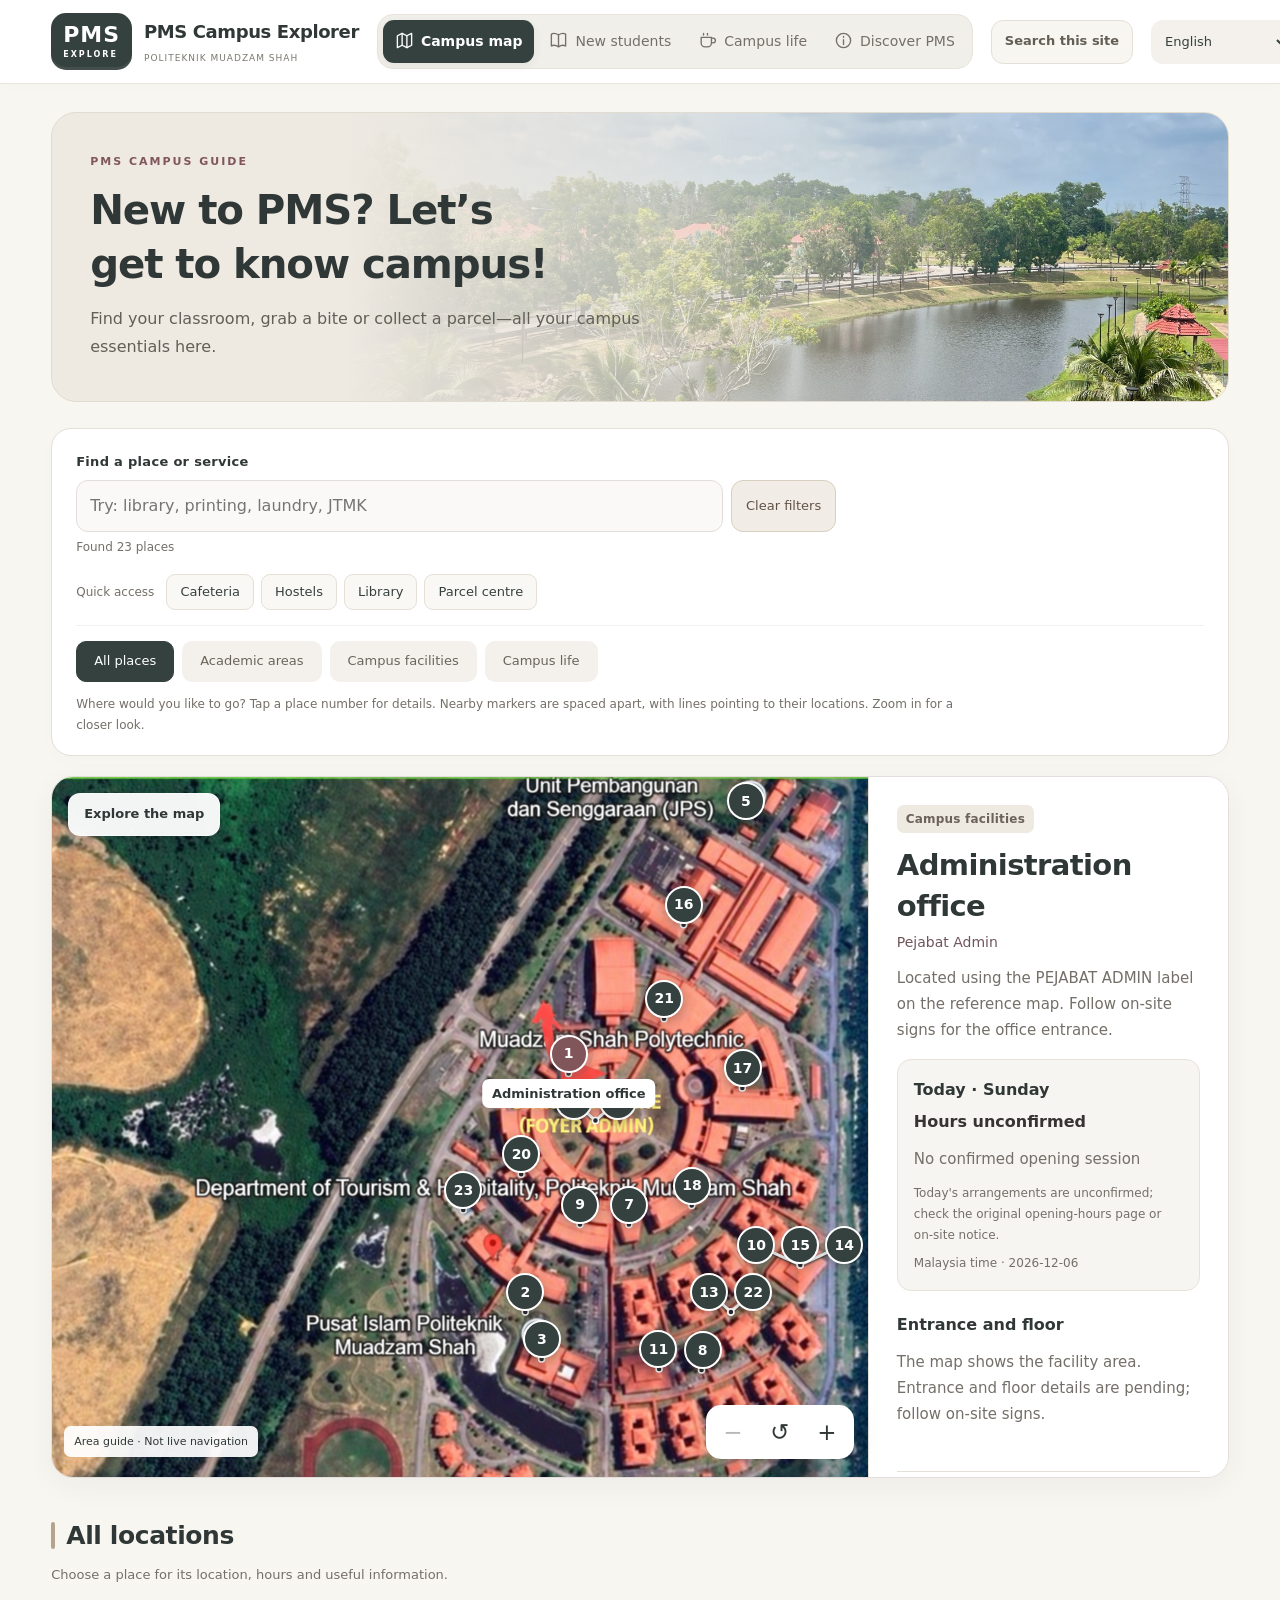
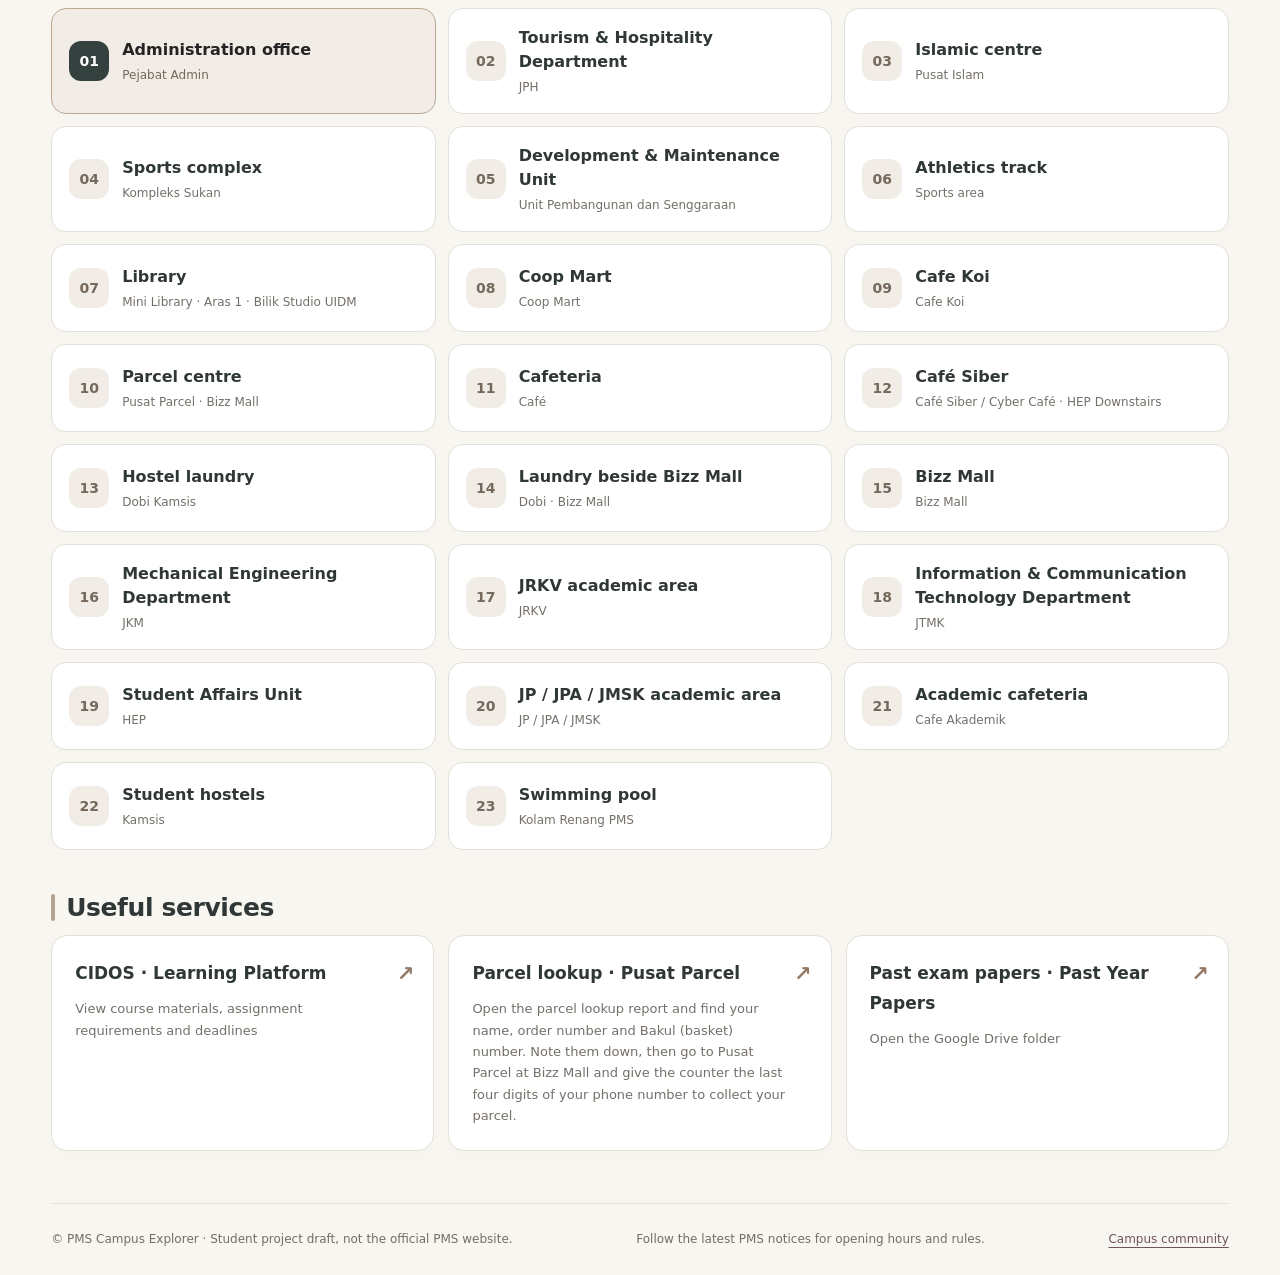
==== commit aa4c4b6c: "Add files via upload" ====
--- a/index.html
+++ b/index.html
@@ -1 +1 @@
-<!doctype html><html lang="zh-CN"><head><meta charset="utf-8"><meta name="viewport" content="width=device-width,initial-scale=1"><title>PMS 校园探索 — 新生指南</title><meta name="description" content="Politeknik Muadzam Shah 中文校园地图与新生指南。"><link rel="icon" href="data:image/svg+xml,%3Csvg xmlns='http://www.w3.org/2000/svg' viewBox='0 0 32 32'%3E%3Crect width='32' height='32' rx='9' fill='%2335413f'/%3E%3Cpath d='M8 23V9h9a5 5 0 010 10h-5' fill='none' stroke='white' stroke-width='3'/%3E%3C/svg%3E"><link rel="stylesheet" href="theme.css"><link rel="stylesheet" href="redesign.css"></head><body><a class="skip-link" href="#main-content">跳到主要内容</a><header><div class="brand"><div class="logo">PMS<span>EXPLORE</span></div><div><b>PMS 校园探索</b><small>POLITEKNIK MUADZAM SHAH</small></div></div><nav aria-label="主要导航"><button class="active" data-page="explore" aria-current="page"><svg class="nav-icon" viewBox="0 0 24 24" fill="none" stroke="currentColor" stroke-width="1.7" stroke-linecap="round" stroke-linejoin="round" aria-hidden="true"><path d="m3 6 6-3 6 3 6-3v15l-6 3-6-3-6 3Z"/><path d="M9 3v15M15 6v15"/></svg>校园地图</button><button data-page="guide"><svg class="nav-icon" viewBox="0 0 24 24" fill="none" stroke="currentColor" stroke-width="1.7" stroke-linecap="round" stroke-linejoin="round" aria-hidden="true"><path d="M12 5C8 2 4 3 3 4v15c3-2 6-1 9 1 3-2 6-3 9-1V4c-3-2-6-1-9 1Zm0 0v15"/></svg>新生指南</button><button data-page="life"><svg class="nav-icon" viewBox="0 0 24 24" fill="none" stroke="currentColor" stroke-width="1.7" stroke-linecap="round" stroke-linejoin="round" aria-hidden="true"><path d="M4 8h13v7a5 5 0 0 1-5 5H9a5 5 0 0 1-5-5ZM17 9h2a3 3 0 0 1 0 6h-2M7 3v2M12 3v2"/></svg>校园生活</button><button data-page="about"><svg class="nav-icon" viewBox="0 0 24 24" fill="none" stroke="currentColor" stroke-width="1.7" stroke-linecap="round" stroke-linejoin="round" aria-hidden="true"><circle cx="12" cy="12" r="9"/><path d="M12 11v6M12 7v1"/></svg>认识 PMS</button></nav><label class="language-control"><span class="sr-only">语言 / Language / Bahasa</span><select id="language-select" aria-label="语言 / Language / Bahasa"><option value="zh">中文</option><option value="en">English</option><option value="ms">Bahasa Melayu</option></select></label></header><main id="main-content"><section id="explore" class="page active"><div class="intro"><div><div class="eyebrow">PMS CAMPUS GUIDE</div><h1>刚来 PMS？带你认一认校园！</h1><p>找课室、找吃的、拿包裹，校园大小事这里看。</p></div><span class="eyebrow">MUADZAM SHAH · PAHANG</span></div><div class="map-tools"><div class="quick-places" aria-label="常用地点"><span>常用地点</span><button data-quick="食堂">食堂</button><button data-quick="学生宿舍区">宿舍</button><button data-quick="图书馆">图书馆</button><button data-quick="包裹中心">包裹中心</button></div><div class="searchbar"><label for="place-search">找地点或服务</label><div><input id="place-search" type="search" placeholder="例如：图书馆、打印、洗衣、JTMK" autocomplete="off"><button id="clear-search" type="button">清除筛选</button></div><span id="search-count" role="status"></span></div><div class="selectrow" aria-label="地点分类"><button class="active" data-filter="all">全部地点</button><button data-filter="教学区域">教学区域</button><button data-filter="校园设施">校园设施</button><button data-filter="校园生活">校园生活</button></div><p class="maphelp">想去哪里？点击地图上的地点编号就能查看详情。地点较近时会分开放，细线连接对应位置；也可以放大地图慢慢看。</p></div><div class="maplayout"><div class="map"><div class="maplabel">探索地图</div><div class="mapviewport" id="mapviewport"><div class="canvas" id="canvas"><img class="campus-image" src="campus-map-clean.png" alt="PMS 校园卫星地图，已清理黄色路线箭头"><div id="pins"></div></div></div><div class="legend">区域示意 · 非实时导航</div><div class="zoom"><button id="minus" aria-label="缩小">−</button><button id="reset" aria-label="还原比例">↺</button><button id="plus" aria-label="放大">+</button></div></div><aside class="side" id="detail" aria-live="polite"></aside></div><h2 class="sectiontitle">地点一览</h2><p class="source-note">选择一个地点，查看位置、开放时间和实用资讯。</p><div class="directory" id="directory" aria-label="校园地点列表"></div><h2 class="sectiontitle">常用服务</h2><div class="resourcebar"><a href="https://tbm2.my.canva.site/pmsoperating" target="_blank" rel="noopener noreferrer">校园营业时间<small>图书馆 · Coop Mart · Cafe Koi｜打开 Canva 页面</small></a><a href="https://datastudio.google.com/reporting/deb24628-453a-47b0-ab08-ba9ecd11f483/page/cwv3C" target="_blank" rel="noopener noreferrer">包裹查询 · Pusat Parcel<small>打开包裹查询报表</small></a><a href="https://drive.google.com/drive/folders/1A4c5a6CFvhPxrKgaGEKQq7LqVCpbeLjy" target="_blank" rel="noopener noreferrer">历年考题 · Past Year Papers<small>打开 Google Drive 资料文件夹</small></a></div></section><section id="guide" class="page"><div class="intro"><div><div class="eyebrow">从这里开始</div><h1>你好，新同学。</h1><p>以下为一般准备建议；具体要求以当届学校报到通知为准。</p></div></div><div class="guide-layout"><aside class="guide-sidebar"><p class="guide-nav-label">新生指南快捷目录</p><nav class="guide-tools guide-contents" aria-label="新生指南快捷目录"><a href="#guide-preparation"><span class="guide-nav-number" aria-hidden="true">01</span><span>报到准备</span></a><a href="#guide-hostel"><span class="guide-nav-number" aria-hidden="true">02</span><span>宿舍生活</span></a><a href="#guide-digital"><span class="guide-nav-number" aria-hidden="true">03</span><span>网络与系统</span></a><a href="#guide-clubs"><span class="guide-nav-number" aria-hidden="true">04</span><span>学会与学生组织</span></a><a href="#guide-support"><span class="guide-nav-number" aria-hidden="true">05</span><span>联络与求助</span></a></nav></aside><div class="guide-content"><section class="guide-chapter" id="guide-preparation"><div class="guide-chapter-heading"><span aria-hidden="true">01</span><h2>报到准备</h2></div><div class="articles"><article class="article"><span class="big">01</span><h2>报到前的准备</h2><ul><li>查看录取通知书，确认报到日期。</li><li>按校方清单准备所需文件。</li><li>提前安排交通及住宿。</li></ul></article><article class="article"><span class="big">02</span><h2>报到当天</h2><ul><li>按报到通知指定的时间和地点办理手续。</li><li>保存相关负责人的联络方式。</li><li>认识所属科系及基本校园设施。</li></ul></article><article class="article"><span class="big">03</span><h2>适应校园生活</h2><ul><li>查看课表与新生说明会安排。</li><li>阅读学校正式的校园及宿舍条例。</li><li>认识同学、讲师及校内求助渠道。</li></ul></article></div><section class="guide-block" id="arrival-route"><h3>报到当天，先去哪里？</h3><ol class="arrival-steps"><li>从校门进入校园。</li><li>前往 Bizz Mall 报到、交资料及领取宿舍钥匙。</li><li>确认自己的 Block 与房号，再前往宿舍。</li></ol><p class="detail-source">学长姐经验分享 · 具体安排请留意校方官方群通知。</p></section><section class="guide-block" id="orientation-clothes"><h3>迎新服装，记得提前准备</h3><p><strong>至少准备两套白色衬衫，迎新活动时需要穿。</strong></p></section><section class="guide-block" id="checklist"><h3>我的新生报到清单</h3><p>一般准备建议，具体文件及住宿要求以当届报到通知为准。勾选只保存在这台设备的浏览器中。</p><div id="check-progress" role="status"></div><div id="check-items" class="check-grid"></div><p id="storage-note"></p><button class="soft-button" id="reset-checklist">重置清单</button></section></section><section class="guide-chapter" id="guide-hostel"><div class="guide-chapter-heading"><span aria-hidden="true">02</span><h2>宿舍生活</h2></div><section class="guide-block" id="hostel-blocks"><h3>宿舍分区 · Kamsis</h3><p><strong>男生宿舍：Block 1–5。女生宿舍：Block A–E。</strong></p><p>报到时先确认自己的 Block 和房号，再跟着现场标示找宿舍。地图目前标示宿舍区域，尚未逐栋定位。</p><h4>想带摩托或汽车来学校？</h4><p>可通过 SPMP 或到 HEP 申请：Sem 2 起可申请带摩托，Sem 3 起可申请带汽车。先完成申请并确认获批，再按学校要求停放。</p><h4>校外停车场</h4><p>不论 Sem 几，也可选择把车停在校外停车场。但那里没有监管，车辆与财物需要自行看顾；这不等于获准把车带进校园。</p><p class="detail-source">资料由同学于 2026年10月3日补充；车辆申请条件与批准安排以 HEP 最新通知为准。</p></section><section class="guide-block" id="hostel-facilities"><h3>宿舍设施与生活空间</h3><div class="hostel-tips"><article><h4>插座与储物</h4><p>每个插座位置只有一个插口；房间设有双开门大衣橱。</p></article><article><h4>男生宿舍饮水机</h4><p>Block 1／Block 2 区域与 Block 3／Block 4 区域各有一台饮水机。</p></article><article><h4>楼层与晾衣区</h4><p>宿舍楼层为 G 楼至 4 楼。G 楼的晾衣区在左右两侧的中间位置；1–4 楼的晾衣区在门口就能看到。</p></article></div><p class="detail-source">学长姐经验分享 · 具体安排请留意校方官方群通知。</p></section><section class="guide-block" id="hostel-living"><h3>入住前，学长姐的小提醒</h3><div class="hostel-tips"><article><h4>宿舍入住检查</h4><p>入住时先检查灯、风扇、门锁、水管和衣橱。发现损坏先拍照，再找 Felo 老师或负责的学长姐，并说明 Block、房号和损坏情况。</p></article><article><h4>房间设备坏了怎么办？</h4><p>迎新期间，如果房间的灯、风扇、水管、门锁等设备损坏，可以找 Felo 老师或负责的学长姐协助。说明 Block、房号和损坏情况，方便他们跟进。</p></article><article><h4>房间与厕所</h4><p>宿舍有二人房和四人房。每层有两大间共用厕所，每间内至少有三个厕所隔间和三个冲凉房。</p></article><article><h4>打扫用品记得自己带</h4><p>记得带扫把、垃圾桶、垃圾袋和其他打扫用品，学校通常不提供。可以先和室友商量哪些用品一起准备。</p></article><article><h4>不舒服，联系 Felo-on-call</h4><p>生病时请致电当天值班的 Felo-on-call，说明自己的 Block、房号和情况。值班电话请查看宿舍最新值班表。</p></article><article><h4>Printer 可以带</h4><p>根据同学分享，可以带 Printer，也可以在宿舍提供收费打印／复印服务；具体经营安排以宿舍管理方要求为准。</p></article><article><h4>外出记得准时回来</h4><p>根据同学提醒，超过规定／获批的外出时间回校，会被罚款和没收学生卡。出门前确认回校时间，并为等车和路程预留时间；实际处分以校方执行为准。</p></article><article><h4>睡得舒服一点</h4><p>建议自带自己习惯的枕头。</p></article></div><p class="detail-source">以上为同学于 2026年10月3日提供的住宿经验与提醒，非校方正式规章。</p></section><section class="guide-block" id="holiday-departure"><h3>放假离校前，记得申请</h3><p>放假离校需要在 SPMP 提交申请。建议在离校前 3–5 天申请，预留处理时间，避免临时出现状况。</p><a class="guide-action" href="https://spmp.pms.edu.my/" target="_blank" rel="noopener noreferrer">打开 SPMP PMS</a><p class="detail-source">学长姐经验分享 · 具体安排请留意校方官方群通知。</p></section></section><section class="guide-chapter" id="guide-digital"><div class="guide-chapter-heading"><span aria-hidden="true">03</span><h2>网络与系统</h2></div><section class="guide-block" id="campus-network"><h3>校园网络 · eduroam</h3><ol><li>开学后，先领取学校发给学生的 Microsoft 账号。</li><li>下载学校指引使用的 eduroam 配置应用。</li><li>在应用内搜索并选择 Politeknik Muadzam Shah。</li><li>使用学校提供的 Microsoft 账号登录，按提示完成设置，再连接 eduroam Wi-Fi。</li></ol><p>校园网络会限制部分网站。部分日常上网需求可使用自己的手机流量或 Hotspot；留意流量用量。</p><p>以上连接步骤由同学提供；实际使用的应用、账号格式及设置以开学后的学校指引为准。若搜不到学校或登录失败，请向学校 IT 单位确认。</p></section><section class="guide-block" id="mobile-signal"><h3>手机信号 · 学长姐经验</h3><p><strong>学长姐推荐：Digi、Yes。</strong></p><p>这是同学的使用经验；实际信号会因宿舍 Block、房间位置、手机及使用时段而异。</p><p class="detail-source">资料由同学于 2026年10月3日分享。</p></section><section class="guide-block" id="student-systems"><h3>常用学生系统入口</h3><div class="hostel-tips"><article><h4>SPMP</h4><p>i-Kamsis、课程管理、个人信息、实习（Intern／Latihan Industri）等学生事务。</p><a href="https://spmp.pms.edu.my/" target="_blank" rel="noopener noreferrer">打开 SPMP PMS</a></article><article><h4>CIDOS</h4><p>科目的 Assignment 通常会发布在这里。按讲师指示进入对应课程，查看作业要求与截止日期。</p><a href="https://polycc.cidos.edu.my/" target="_blank" rel="noopener noreferrer">打开 CIDOS</a><p>若讲师提供专用课程链接，请以该链接为准。</p></article></div></section><section class="guide-block" id="timetable-guide"><h3>第一周上课：怎么看课表？</h3><p>入学后，登录 SPMP 查看自己的课程表。请确认班级、学期和最新版本；下图仅为课表阅读示例。</p><a class="guide-action" href="https://spmp.pms.edu.my/" target="_blank" rel="noopener noreferrer">打开 SPMP PMS</a><div class="timetable-table-wrap"><table class="timetable-key"><thead><tr><th scope="col">课表标示</th><th scope="col">怎样看</th></tr></thead><tbody><tr><th scope="row"><code>DFK12345</code></th><td>课程编号的示例写法；图中的 DFK50083 就是课程编号，对应 Python Programming。</td></tr><tr><th scope="row"><code>F-MKT1</code></th><td>课室位置代码，告诉你这堂课在哪里上。</td></tr><tr><th scope="row"><code>DIT5A</code></th><td>图中示例的班级名称，请以自己的班级课表为准。</td></tr></tbody></table></div><h4>课室通常在哪里？</h4><div class="hostel-tips"><article><h4>JTMK</h4><p>MKT、MSKD1／MSKD2、MKR 等课室通常位于 JTMK 大楼。</p><button type="button" class="soft-button" data-jump="资讯与通讯科技系">在地图查看 JTMK</button></article><article><h4>JP</h4><p>BK 课室通常在 JP 区域。地图按钮会定位到 JP／JPA／JMSK 教学区域，具体课室请看现场门牌。</p><button type="button" class="soft-button" data-jump="JP / JPA / JMSK 教学区域">在地图查看 JP 区域</button></article></div><h4>PA 是谁？</h4><p>PA（Penasihat Akademik）是学业顾问老师，类似班主任，负责班级事务等。图中也有 PA 时段，请按自己班级的课表与老师安排出席。</p><figure class="location-photo timetable-photo"><a href="photos/timetable-example.jpeg" target="_blank" rel="noopener noreferrer"><img src="photos/timetable-example.jpeg" alt="课表阅读示例 · DIT5A，Sesi 1:2026/2027 · 点击放大查看" loading="lazy" decoding="async"></a><figcaption>课表阅读示例 · DIT5A，Sesi 1:2026/2027 · 点击放大查看</figcaption></figure><p class="detail-source">课表图片及课室位置说明由同学提供；实际课程、课室与 PA 安排以自己的最新课表和校方通知为准。</p></section></section><section class="guide-chapter" id="guide-clubs"><div class="guide-chapter-heading"><span aria-hidden="true">04</span><h2>学会与学生组织</h2></div><p class="clubs-intro">想参加活动、认识朋友，先看看各个学会在做什么。以下介绍及推荐来自学长姐分享，招募条件与活动安排以当届公告为准。</p><section class="guide-block" id="club-joining"><h3>学会怎么加入？</h3><p>通常在迎新会结束后 3–4 星期，官方群会公布招募时间，请记得留意消息！</p><p>大多数活跃的学会通常会安排面试；JPP 则会在指定时间举办竞选。报名、面试和竞选日期以当届公告为准。</p><p class="detail-source">学长姐经验分享 · 具体安排请留意校方官方群通知。</p></section><section class="club-category"><h3>兴趣、活动与服务</h3><div class="club-grid"><article class="club-card"><div class="club-card-top"><h4>MLC</h4></div><p class="club-fullname">Mandarin Language Club</p><p>华文学会。</p></article><article class="club-card"><div class="club-card-top"><h4>RAPI</h4></div><p class="club-fullname">Rakan Pusat Islam</p><p>协助 Pusat Islam／清真寺管理与相关事务。</p><div class="club-experience"><span>学长姐分享</span><p>华人成员较少，成员友善。</p></div></article><article class="club-card"><div class="club-card-top"><h4>Protege</h4></div><p>学生会（JPP）旗下的社团。</p></article><article class="club-card"><div class="club-card-top"><h4>Orator</h4></div><p>直属 Encik Syahmi 的社团。</p></article><article class="club-card"><div class="club-card-top"><h4>RSY</h4></div><p class="club-fullname">Rakan Siswa YADIM</p><p>规模较大的学生社团。</p><div class="club-experience"><span>学长姐分享</span><p>成员友善，容易相处。</p></div></article><article class="club-card"><div class="club-card-top"><h4>PRS</h4></div><p class="club-fullname">Pembimbing Rakan Siswa</p><p>据学长姐分享，侧重学生娱乐与活动。</p><div class="club-experience"><span>学长姐分享</span><p>成员很团结。</p></div></article><article class="club-card"><div class="club-card-top"><h4>PROSIS</h4></div><p>关注学生健康，参与体检（Medical Check-up）等相关活动。</p></article><article class="club-card"><div class="club-card-top"><h4>SRN</h4><span class="club-badge">学长姐推荐</span></div><p>面向非穆斯林学生的活动社团。</p><div class="club-experience"><span>学长姐分享</span><p>推荐加入；据同学经验，有较多获得国际活动证书（Sijil）的机会，视当届活动而定。</p></div></article><article class="club-card"><div class="club-card-top"><h4>SRM</h4><span class="club-badge">学长姐推荐</span></div><p>参与国际活动的筹办与协调。</p><div class="club-experience"><span>学长姐分享</span><p>推荐加入；据同学经验，有较多参与国际活动的机会，视当届安排而定。</p></div></article></div></section><section class="club-category"><h3>学生代表与宿舍管理</h3><div class="club-grid"><article class="club-card"><div class="club-card-top"><h4>JPP</h4><span class="club-badge">需要竞选</span></div><p class="club-fullname">Jawatankuasa Perwakilan Pelajar</p><p>学生会，需参加竞选。</p><div class="club-experience"><span>学长姐分享</span><p>学长姐个人不太推荐：工作较多、比较累，加入前先考虑课业与时间安排。</p></div></article><article class="club-card"><div class="club-card-top"><h4>JPKK</h4><span class="club-badge">需要竞选</span></div><p>宿舍管理相关学生组织，需参加竞选。</p></article></div></section><section class="club-category"><h3>科系专属社团</h3><div class="club-grid"><article class="club-card"><div class="club-card-top"><h4>Bit Byte Club（BBC）</h4></div><p class="club-fullname">JTMK</p><p>JTMK 学生专属社团，负责科系的大大小小活动。</p></article><article class="club-card"><div class="club-card-top"><h4>MESA</h4></div><p class="club-fullname">JKM</p><p>JKM 学生专属社团，负责 JKM 学生活动。</p></article></div></section><p class="updated-meta">资料更新：2026-10-03</p></section><section class="guide-chapter" id="guide-support"><div class="guide-chapter-heading"><span aria-hidden="true">05</span><h2>联络与求助</h2></div><section class="guide-block" id="contacts"><h3>常用联络方式</h3><div id="contact-list" class="contact-grid"></div></section><section class="guide-block" id="faq"><h3>新生常见问题</h3><div id="faq-list"></div></section></section></div></div></section><section id="life" class="page"><div class="intro"><div><div class="eyebrow">校园日常 · 实用资讯</div><h1>在 PMS 吃饭、购物与生活</h1><p>查找食堂、校园商店和洗衣服务，出门前确认门禁时间。</p></div></div><div class="outing-entry"><a href="#outing-guide">周末去哪？打开外出篇</a></div><div class="resourcebar"><a href="https://tbm2.my.canva.site/pmsoperating" target="_blank" rel="noopener noreferrer">校园营业时间<small>图书馆 · Coop Mart · Cafe Koi｜打开 Canva 页面</small></a><a href="https://datastudio.google.com/reporting/deb24628-453a-47b0-ab08-ba9ecd11f483/page/cwv3C" target="_blank" rel="noopener noreferrer">包裹查询 · Pusat Parcel<small>打开包裹查询报表</small></a><a href="https://drive.google.com/drive/folders/1A4c5a6CFvhPxrKgaGEKQq7LqVCpbeLjy" target="_blank" rel="noopener noreferrer">历年考题 · Past Year Papers<small>打开 Google Drive 资料文件夹</small></a></div><p class="source-note">资料由网站维护者提供，整理于 2026年10月2日，尚未向校方核实；临时调整以校方及现场通知为准。外部页面由原作者维护。</p><h2 class="sectiontitle">食堂、购物与洗衣</h2><p class="source-note">校园商店保留 Coop Mart 与 Bizz Mall。以下一般食堂资料与 Cafe Koi 分开记录；各店铺安排以现场为准。</p><div class="lifegrid" id="daily-services"></div><h2 class="sectiontitle">运动与外出</h2><div class="lifegrid"><article class="article" id="pool-guide"></article><article class="article"><span class="tag">运动与休闲</span><h2>综合运动场 · Kompleks Sukan</h2><figure class="location-photo"><a href="photos/sports-complex.jpeg" target="_blank" rel="noopener noreferrer" aria-label="查看Kompleks Sukan 体育综合设施外观完整照片（新窗口）"><img src="photos/sports-complex.jpeg" alt="Kompleks Sukan 体育综合设施外观" loading="lazy" decoding="async"></a><figcaption>Kompleks Sukan 体育综合设施外观 · 点击查看原图</figcaption></figure><figure class="location-photo"><a href="photos/athletics-track.jpeg" target="_blank" rel="noopener noreferrer" aria-label="查看田径场跑道与草地完整照片（新窗口）"><img src="photos/athletics-track.jpeg" alt="田径场跑道与草地" loading="lazy" decoding="async"></a><figcaption>田径场跑道与草地 · 点击查看原图</figcaption></figure><div class="hours"><span>每日开放时间</span><strong>08:00–19:00</strong></div><h3>运动设施</h3><p>羽毛球场、排球场、乒乓球场、跑道、篮球场和射箭场。</p><h3>现场服务</h3><ul><li>可在柜台购买饮用水。</li><li>提供运动器材租借服务，费用与借用条件请向柜台确认。</li></ul><div class="highlight">提供的指南注明：阴天禁止进行户外运动。具体停用安排请以现场工作人员指示为准。</div><p>傍晚 18:00–19:00 可欣赏夕阳，实际景色视天气而定。</p></article><article class="article"><span class="tag">外出篇</span><h2>校园门禁时间</h2><div class="hours"><span>周一至周五</span><strong>08:00–19:00</strong><span>周六、周日</span><strong>08:00–22:00</strong></div><div class="highlight">周五 12:00–14:00：提供的资料注明，因主麻日祈祷（Solat）暂停出入。</div><h3>外出必备</h3><ul><li>有领衣服及长裤。</li><li>包鞋或盖住脚部的鞋。</li><li><strong>学生卡</strong>：进出校园需交由警备处扫码。</li></ul><p>校门口设有 ATM，可按需要提款。</p></article><article class="article"><span class="tag">常用入口</span><h2>包裹与学习资料</h2><p><a href="https://datastudio.google.com/reporting/deb24628-453a-47b0-ab08-ba9ecd11f483/page/cwv3C" target="_blank" rel="noopener noreferrer">查看 Pusat Parcel 包裹查询报表</a></p><p>包裹中心位于 Bizz Mall，领取时间待补充。</p><p><a href="https://drive.google.com/drive/folders/1A4c5a6CFvhPxrKgaGEKQq7LqVCpbeLjy" target="_blank" rel="noopener noreferrer">打开历年考题文件夹</a></p><p>使用前核对科目代码、学期和年份；访问权限由资料拥有者管理。</p></article></div><section id="outing-guide" class="outing-guide" aria-labelledby="outing-title"><div class="outing-heading"><span class="tag">校外生活</span><h2 id="outing-title">外出篇 · 学长姐带你逛</h2><p>想吃点不一样的、补货或剪头发？先选一个区域，再把想去的店顺路逛完。</p></div><div class="outing-jumps"><a href="#outing-satelit">Satelit · 吃饭与剪发</a><a href="#outing-bandar">Bandar · 购物与 Pasar</a><a href="#outing-chinese-food">想吃华人餐？</a></div><div class="outing-areas"><article id="outing-satelit" class="outing-area"><span class="outing-number">01 / SATELIT</span><h3>约朋友吃饭，顺便剪个头发</h3><p>想吃快餐、买杯饮料或补日用品，可以从这一区开始。</p><iframe title="Satelit map" loading="lazy" referrerpolicy="no-referrer-when-downgrade" src="https://maps.google.com/maps?q=Marrybrown%20Muadzam%20Shah&amp;z=16&amp;output=embed"></iframe><div class="outing-places"><div class="outing-place"><h4>MIXUE</h4><p>冰淇淋、饮料；和朋友吃完饭后可以顺路看看。</p><a href="https://www.google.com/maps/search/?api=1&amp;query=MIXUE%20Muadzam%20Shah" target="_blank" rel="noopener noreferrer">打开地点地图</a></div><div class="outing-place"><h4>Marrybrown</h4><p>快餐选择 · Jalan Makmur 9，No. 3 & 5。</p><a href="https://www.google.com/maps/search/?api=1&amp;query=Marrybrown%20Muadzam%20Shah%20Jalan%20Makmur%209" target="_blank" rel="noopener noreferrer">打开地点地图</a></div><div class="outing-place"><h4>FamilyMart / ZUS Coffee</h4><p>小食、咖啡 · Jalan PMS 3 1/1，门牌分别为 27 和 25-G。</p><a href="https://www.google.com/maps/search/?api=1&amp;query=FamilyMart%20Muadzam%20Shah%20Jalan%20PMS%203%201/1" target="_blank" rel="noopener noreferrer">打开地点地图</a></div><div class="outing-place"><h4>Watsons</h4><p>补个人护理用品 · Jalan Makmur 1，No. 6 & 7。</p><a href="https://www.google.com/maps/search/?api=1&amp;query=Watsons%20Muadzam%20Shah%202%20Jalan%20Makmur%201" target="_blank" rel="noopener noreferrer">打开地点地图</a></div></div><div class="outing-tip"><b>学长姐小建议</b><p>吃饭、买东西、剪发排在同一趟，比较好安排回校时间。点餐前先看价格，交通费也记得算进预算。</p></div></article><article id="outing-bandar" class="outing-area"><span class="outing-number">02 / BANDAR</span><h3>补生活用品，星期六逛 Pasar</h3><p>要补货、去银行或逛市集，可以安排来 Bandar。</p><iframe title="Bandar map" loading="lazy" referrerpolicy="no-referrer-when-downgrade" src="https://maps.google.com/maps?q=Eco-Shop%20Muadzam%20Shah%20Jalan%20Medan%20Mewah%2011&amp;z=16&amp;output=embed"></iframe><div class="outing-places"><div class="outing-place"><h4>Eco-Shop · Bandar</h4><p>日常用品 · MM164–MM167，Jalan Medan Mewah 11。</p><a href="https://www.google.com/maps/search/?api=1&amp;query=Eco-Shop%20Muadzam%20Shah%20Jalan%20Medan%20Mewah%2011" target="_blank" rel="noopener noreferrer">打开地点地图</a></div><div class="outing-place"><h4>Watsons · Bandar</h4><p>个人护理用品 · Medan Mewah，Lot 111。</p><a href="https://www.google.com/maps/search/?api=1&amp;query=Watsons%20Muadzam%20Shah%20Lot%20111%20Medan%20Mewah" target="_blank" rel="noopener noreferrer">打开地点地图</a></div><div class="outing-place"><h4>星期六 Pasar</h4><p>每个星期六，在 Bandar Eco-Shop 同一排。具体开摊和收摊时间先向当地同学确认。</p><a href="https://www.google.com/maps/search/?api=1&amp;query=Eco-Shop%20Muadzam%20Shah%20Jalan%20Medan%20Mewah%2011" target="_blank" rel="noopener noreferrer">打开地点地图</a></div></div><div class="outing-tip"><b>逛 Pasar 小提醒</b><p>带点零钱和购物袋；先问价格再买。地图指向 Eco-Shop 这一排，抵达后再找当天的摊位。</p></div></article></div><article class="outing-feature"><div><span class="tag">SATELIT</span><h3>SP Hair Salon</h3><p>Satelit 区 Eco-Shop 楼上的华人理发店。星期日休息，别白跑一趟啦。</p><dl class="outing-prices"><div><dt>男生剪发</dt><dd>RM15 起</dd></div><div><dt>女生剪发</dt><dd>RM20+，按长度</dd></div><div><dt>休息日</dt><dd>星期日</dd></div></dl><p>以上为同学提供的参考价；照片价目表列男生 RM15–28、女生 RM25–40。先说清楚只剪或洗剪，再让店家确认总价。</p><div class="outing-actions"><a href="tel:+60169296515" target="_blank" rel="noopener noreferrer">拨打理发店 · 016-929 6515</a></div></div><div class="outing-photos"><figure><a href="photos/salon-interior.jpeg" target="_blank" rel="noopener noreferrer"><img src="photos/salon-interior.jpeg" alt="店内环境" loading="lazy"></a><figcaption>店内环境</figcaption></figure><figure><a href="photos/salon-prices.jpeg" target="_blank" rel="noopener noreferrer"><img src="photos/salon-prices.jpeg" alt="查看店内价目表原图" loading="lazy"></a><figcaption>查看店内价目表原图</figcaption></figure></div></article><article id="outing-chinese-food" class="outing-feature outing-food"><div><span class="tag">华人餐 · 煮炒</span><h3>想吃煮炒，先约好时间</h3><p>煮炒时间：下午 3:00–晚上 10:00。同学提供的地点和联络号码如下，出发前可先询问当天有没有开、菜单和价格。</p><p><b>33G9+8J, 26700 Muadzam Shah, Pahang</b></p><div class="outing-actions"><a href="https://www.google.com/maps/search/?api=1&amp;query=33G9%2B8J%20Muadzam%20Shah%20Pahang" target="_blank" rel="noopener noreferrer">打开地点地图</a><a href="tel:+60163387093" target="_blank" rel="noopener noreferrer">016-338 7093</a><a href="tel:+60192323266" target="_blank" rel="noopener noreferrer">019-232 3266</a></div><p>地图记录名称为「Restoran muadzam shah 茶室包点心」。两支电话由同学提供，暂未确认分别对应哪间店；第二间餐馆的名称与定位待补充。</p></div><div class="outing-tip"><b>别扑空，也别误会价格</b><p>煮炒时段不等于整间店的营业时间。点合菜前先问份量、总价和等候时间；用餐需求也可以先向店家说明。</p></div></article><article class="outing-feature" id="outing-transport"><div><span class="tag">Grab / Taxi</span><h3>现在出门怎么去？</h3><p>目前出门可选择 Grab 或 Taxi，没有巴士服务。先确认有车接单，再安排出发；回程也记得提前约好。</p><h3>想带摩托或汽车来学校？</h3><p>可通过 SPMP 或到 HEP 申请：Sem 2 起可申请带摩托，Sem 3 起可申请带汽车。先完成申请并确认获批，再按学校要求停放。</p></div><div class="outing-tip"><h3>校外停车场</h3><p>不论 Sem 几，也可选择把车停在校外停车场。但那里没有监管，车辆与财物需要自行看顾；这不等于获准把车带进校园。</p></div><p class="detail-source">资料由同学于 2026年10月3日补充；车辆申请条件与批准安排以 HEP 最新通知为准。</p></article><div class="outing-reminders"><h3>出门前，学长姐提醒你</h3><ul><li>先和司机确认单程／来回、每人／整车的价钱，也约好回程。</li><li>带学生卡，按学校要求穿着；回程要预留时间，别把店家关门时间当成回校时间。</li><li>星期日别安排 SP Hair Salon；星期六逛 Pasar 前先确认当天是否照常摆摊。</li></ul></div><details class="outing-sources"><summary>资料来源与更新</summary><p>2026年10月3日整理。Pasar、理发店位置／休息日、参考价格及煮炒联络资料由同学提供；店名与部分地址参考以下公开页面。地图为在线地图，可打开查看更清楚的街道和路线。</p><div class="outing-actions"><a href="https://marrybrown.com/location/" target="_blank" rel="noopener noreferrer">Marrybrown</a><a href="https://www.familymart.com.my/our-stores.html" target="_blank" rel="noopener noreferrer">FamilyMart</a><a href="https://zuscoffee.com/2024/02/02/zus-coffee-muadzam-shah/" target="_blank" rel="noopener noreferrer">ZUS Coffee</a><a href="https://www.eco-shop.com.my/store-locator" target="_blank" rel="noopener noreferrer">Eco-Shop</a><a href="https://www.watsons.com.my/store/wtcmy_2164_EN" target="_blank" rel="noopener noreferrer">Watsons · Satelit</a><a href="https://www.watsons.com.my/store/wtcmy_345_EN" target="_blank" rel="noopener noreferrer">Watsons · Bandar</a><a href="https://www.waze.com/live-map/directions/my/pahang/muadzam-shah/restoran-muadzam-shah-%E8%8C%B6%E5%AE%A4%E5%8C%85%E7%82%B9%E5%BF%83?to=place.ChIJeWR89oUJzzERQo--ytdD5-o" target="_blank" rel="noopener noreferrer">Waze · Restaurant</a></div></details></section></section><section id="about" class="page"><div class="intro"><div><div class="eyebrow">认识 PMS</div><h1>在这里学习，也在这里成长。</h1><p>Politeknik Muadzam Shah · 马来西亚 · 彭亨州</p></div></div><div class="about"><img src="photos/pusat-islam.jpeg" alt="PMS 湖畔与伊斯兰中心" class="about-photo"><div class="about-copy"><div class="eyebrow">探索校园生活</div><h2>新的校园生活，从认识这里开始。</h2><p>PMS 校园探索帮助有意报读的同学和新生认识 Politeknik Muadzam Shah，从学习环境到日常设施，提前了解校园生活。</p></div></div><section class="guide-block"><h2>从学生视角认识校园</h2><p>这篇学生分享把 PMS 描绘成绿意环绕、步调较慢的校园，特别提到湖畔、跑道和傍晚景色。适合想提前感受校园日常的同学参考。</p><p class="source-note">参考学生分享文章，非官方介绍；文章标注更新于 2026年2月9日。</p><a href="https://leelianglearning.blogspot.com/2024/10/Politeknik-Muadzam-Shah-PMS-pahang.html" target="_blank" rel="noopener noreferrer">阅读原作者的 PMS 校园分享</a></section><h2 class="sectiontitle">认识科系</h2><p class="source-note">根据学校官网科系介绍整理。开办课程、入学条件与招生安排，以官方最新公告为准。</p><div class="articles"><article class="article"><h2>JTMK · 资讯与通讯科技系</h2><p>提供资讯科技文凭教育与训练，学习计算机与资讯科技领域。</p><a href="https://pms.mypolycc.edu.my/index.php/pengurusan-akademik/jabatan-akademik/jabatan-teknologi-maklumat-komunikasi" target="_blank" rel="noopener noreferrer">查看科系官网</a></article><article class="article"><h2>JKM · 机械工程系</h2><p>探索机械工程领域的学习与训练；具体课程请查看科系官网。</p><a href="https://pms.mypolycc.edu.my/index.php/pengurusan-akademik/jabatan-akademik/jabatan-kejuruteraan-mekanikal" target="_blank" rel="noopener noreferrer">查看科系官网</a></article><article class="article"><h2>JPH · 旅游与酒店管理系</h2><p>官网列有旅游管理与休闲旅游文凭课程。</p><a href="https://pms.mypolycc.edu.my/index.php/pengurusan-akademik/jabatan-akademik/jabatan-pelancongan-hospitaliti" target="_blank" rel="noopener noreferrer">查看科系官网</a></article><article class="article"><h2>JP · 商业系</h2><p>官网列有会计与商业研究文凭课程。</p><a href="https://pms.mypolycc.edu.my/index.php/pengurusan-akademik/jabatan-akademik/jabatan-perdagangan" target="_blank" rel="noopener noreferrer">查看科系官网</a></article><article class="article"><h2>JRKV · 设计与视觉传达系</h2><p>了解设计与视觉传达领域的学习方向和课程。</p><a href="https://pms.mypolycc.edu.my/index.php/pengurusan-akademik/jabatan-akademik/jabatan-rekabentuk-komunikasi-visual" target="_blank" rel="noopener noreferrer">查看科系官网</a></article><article class="article"><h2>JPA / JMSK · 基础与支持教学</h2><p>通识，以及数学、科学与计算机相关支持教学。</p><a href="https://pms.mypolycc.edu.my/index.php/pengurusan-akademik/jabatan-akademik/jabatan-matematik-sains-komputer" target="_blank" rel="noopener noreferrer">查看科系官网</a></article></div><h2 class="sectiontitle">校园实景相册 · 校园风景</h2><p class="source-note">湖边、花开，还有放学路上的晚霞。一起看看同学镜头里的 PMS，点击照片可查看大图。</p><div class="campus-gallery scenery-gallery"><figure class="location-photo"><a href="photos/campus-lake-day.jpeg" target="_blank" rel="noopener noreferrer"><img src="photos/campus-lake-day.jpeg" alt="湖畔的晴天" loading="lazy" decoding="async"></a><figcaption>湖畔的晴天</figcaption></figure><figure class="location-photo"><a href="photos/campus-lake-sunset.jpeg" target="_blank" rel="noopener noreferrer"><img src="photos/campus-lake-sunset.jpeg" alt="湖边的金色晚霞" loading="lazy" decoding="async"></a><figcaption>湖边的金色晚霞</figcaption></figure><figure class="location-photo"><a href="photos/campus-blossoms.jpeg" target="_blank" rel="noopener noreferrer"><img src="photos/campus-blossoms.jpeg" alt="花开的校园一角" loading="lazy" decoding="async"></a><figcaption>花开的校园一角</figcaption></figure><figure class="location-photo"><a href="photos/campus-reflections.jpeg" target="_blank" rel="noopener noreferrer"><img src="photos/campus-reflections.jpeg" alt="红屋顶与湖中倒影" loading="lazy" decoding="async"></a><figcaption>红屋顶与湖中倒影</figcaption></figure><figure class="location-photo"><a href="photos/campus-golden-sky.jpeg" target="_blank" rel="noopener noreferrer"><img src="photos/campus-golden-sky.jpeg" alt="抬头遇见夕阳" loading="lazy" decoding="async"></a><figcaption>抬头遇见夕阳</figcaption></figure><figure class="location-photo"><a href="photos/campus-evening-lane.jpeg" target="_blank" rel="noopener noreferrer"><img src="photos/campus-evening-lane.jpeg" alt="雨后的小路与夕阳" loading="lazy" decoding="async"></a><figcaption>雨后的小路与夕阳</figcaption></figure><figure class="location-photo"><a href="photos/campus-sports-dusk.jpeg" target="_blank" rel="noopener noreferrer"><img src="photos/campus-sports-dusk.jpeg" alt="体育馆前的粉橙天空" loading="lazy" decoding="async"></a><figcaption>体育馆前的粉橙天空</figcaption></figure></div><h2 class="sectiontitle">了解学校与申请入学</h2><div class="resourcebar"><a href="https://pms.mypolycc.edu.my/" target="_blank" rel="noopener noreferrer">PMS 官方网站<small>学校资讯及公告</small></a><a href="https://ambilan.mypolycc.edu.my/" target="_blank" rel="noopener noreferrer">PolyCC 官方招生入口<small>查看申请方式、课程与入学要求</small></a></div></section></main><dialog id="report-dialog" aria-labelledby="report-title"><form id="report-form"><div class="detail-top"><h2 id="report-title">资料反馈</h2><button type="button" id="close-report" class="soft-button">关闭</button></div><p>填写后复制或分享给网站维护者。此表单不会自动提交，也不会发送给学校。</p><label for="report-place">地点</label><select id="report-place"></select><label for="report-kind">问题类型</label><select id="report-kind"><option>营业时间有误</option><option>位置／楼层有误</option><option>条规或价格有误</option><option>补充照片或其他资料</option></select><label for="report-text">更正内容与资料来源</label><textarea id="report-text" required maxlength="2000" rows="5" placeholder="例如：柜台今天公布的新时间……（可附公开资料链接）"></textarea><button type="submit" class="soft-button">生成反馈内容</button><div id="report-result" hidden><label for="report-output">反馈内容（尚未发送）</label><textarea id="report-output" readonly rows="7"></textarea><div class="report-actions"><button id="copy-report" type="button">复制</button><button id="share-report" type="button">分享给维护者</button><button id="download-report" type="button">下载文本</button></div></div><p id="report-status" role="status"></p></form></dialog><footer><span>© PMS 校园探索 · 学生项目草稿，非 PMS 官方网站。</span><span>开放时间及使用条例以校方最新通知为准。</span></footer><script src="life-data.js"></script><script src="enhancements.js"></script><script src="map-ui.js"></script><script src="app.js"></script><script src="guide-tools.js"></script><script src="translations.js"></script><script src="site-tools.js"></script><script src="language.js"></script><script src="usability.js"></script></body></html>
+<!doctype html><html lang="zh-CN"><head><meta charset="utf-8"><meta name="viewport" content="width=device-width,initial-scale=1"><title>PMS 校园探索 — 新生指南</title><meta name="description" content="Politeknik Muadzam Shah 中文校园地图与新生指南。"><link rel="icon" href="data:image/svg+xml,%3Csvg xmlns='http://www.w3.org/2000/svg' viewBox='0 0 32 32'%3E%3Crect width='32' height='32' rx='9' fill='%2335413f'/%3E%3Cpath d='M8 23V9h9a5 5 0 010 10h-5' fill='none' stroke='white' stroke-width='3'/%3E%3C/svg%3E"><link rel="stylesheet" href="theme.css"><link rel="stylesheet" href="redesign.css"><link rel="manifest" href="manifest.webmanifest"><link rel="apple-touch-icon" href="icons/pms-192.png"><meta name="theme-color" content="#15334d"></head><body><a class="skip-link" href="#main-content">跳到主要内容</a><header><div class="brand"><div class="logo">PMS<span>EXPLORE</span></div><div><b>PMS 校园探索</b><small>POLITEKNIK MUADZAM SHAH</small></div></div><nav aria-label="主要导航"><button class="active" data-page="explore" aria-current="page"><svg class="nav-icon" viewBox="0 0 24 24" fill="none" stroke="currentColor" stroke-width="1.7" stroke-linecap="round" stroke-linejoin="round" aria-hidden="true"><path d="m3 6 6-3 6 3 6-3v15l-6 3-6-3-6 3Z"/><path d="M9 3v15M15 6v15"/></svg>校园地图</button><button data-page="guide"><svg class="nav-icon" viewBox="0 0 24 24" fill="none" stroke="currentColor" stroke-width="1.7" stroke-linecap="round" stroke-linejoin="round" aria-hidden="true"><path d="M12 5C8 2 4 3 3 4v15c3-2 6-1 9 1 3-2 6-3 9-1V4c-3-2-6-1-9 1Zm0 0v15"/></svg>新生指南</button><button data-page="life"><svg class="nav-icon" viewBox="0 0 24 24" fill="none" stroke="currentColor" stroke-width="1.7" stroke-linecap="round" stroke-linejoin="round" aria-hidden="true"><path d="M4 8h13v7a5 5 0 0 1-5 5H9a5 5 0 0 1-5-5ZM17 9h2a3 3 0 0 1 0 6h-2M7 3v2M12 3v2"/></svg>校园生活</button><button data-page="about"><svg class="nav-icon" viewBox="0 0 24 24" fill="none" stroke="currentColor" stroke-width="1.7" stroke-linecap="round" stroke-linejoin="round" aria-hidden="true"><circle cx="12" cy="12" r="9"/><path d="M12 11v6M12 7v1"/></svg>认识 PMS</button></nav><label class="language-control"><span class="sr-only">语言 / Language / Bahasa</span><select id="language-select" aria-label="语言 / Language / Bahasa"><option value="en" selected>English</option><option value="zh">中文</option><option value="ms">Bahasa Melayu</option></select></label></header><main id="main-content"><section id="explore" class="page active"><div class="intro"><div><div class="eyebrow">PMS CAMPUS GUIDE</div><h1>刚来 PMS？带你认一认校园！</h1><p>找课室、找吃的、拿包裹，校园大小事这里看。</p></div><span class="eyebrow">MUADZAM SHAH · PAHANG</span></div><div class="map-tools"><div class="quick-places" aria-label="常用地点"><span>常用地点</span><button data-quick="食堂">食堂</button><button data-quick="学生宿舍区">宿舍</button><button data-quick="图书馆">图书馆</button><button data-quick="包裹中心">包裹中心</button></div><div class="searchbar"><label for="place-search">找地点或服务</label><div><input id="place-search" type="search" placeholder="例如：图书馆、打印、洗衣、JTMK" autocomplete="off"><button id="clear-search" type="button">清除筛选</button></div><span id="search-count" role="status"></span></div><div class="selectrow" aria-label="地点分类"><button class="active" data-filter="all">全部地点</button><button data-filter="教学区域">教学区域</button><button data-filter="校园设施">校园设施</button><button data-filter="校园生活">校园生活</button></div><p class="maphelp">想去哪里？点击地图上的地点编号就能查看详情。地点较近时会分开放，细线连接对应位置；也可以放大地图慢慢看。</p></div><div class="maplayout"><div class="map"><div class="maplabel">探索地图</div><div class="mapviewport" id="mapviewport"><div class="canvas" id="canvas"><img class="campus-image" src="campus-map-clean.png" alt="PMS 校园卫星地图，已清理黄色路线箭头"><div id="pins"></div></div></div><div class="legend">区域示意 · 非实时导航</div><div class="zoom"><button id="minus" aria-label="缩小">−</button><button id="reset" aria-label="还原比例">↺</button><button id="plus" aria-label="放大">+</button></div></div><aside class="side" id="detail" aria-live="polite"></aside></div><h2 class="sectiontitle">地点一览</h2><p class="source-note">选择一个地点，查看位置、开放时间和实用资讯。</p><div class="directory" id="directory" aria-label="校园地点列表"></div><h2 class="sectiontitle">常用服务</h2><div class="resourcebar"><a href="https://polycc.cidos.edu.my/" target="_blank" rel="noopener noreferrer">CIDOS · 学习平台<small>查看课程资料、作业要求与截止日期</small></a><a href="https://datastudio.google.com/reporting/deb24628-453a-47b0-ab08-ba9ecd11f483/page/cwv3C" target="_blank" rel="noopener noreferrer">包裹查询 · Pusat Parcel<small>打开包裹查询报表，找到自己的姓名、订单编号和 Bakul（篮子）号；记录后前往 Bizz Mall 的 Pusat Parcel，向柜台报手机号码最后四位领取包裹。</small></a><a href="https://drive.google.com/drive/folders/1A4c5a6CFvhPxrKgaGEKQq7LqVCpbeLjy" target="_blank" rel="noopener noreferrer">历年考题 · Past Year Papers<small>打开 Google Drive 资料文件夹</small></a></div></section><section id="guide" class="page"><div class="intro"><div><div class="eyebrow">从这里开始</div><h1>你好，新同学。</h1><p>以下为一般准备建议；具体要求以当届学校报到通知为准。</p></div></div><div class="guide-layout"><aside class="guide-sidebar"><p class="guide-nav-label">新生指南快捷目录</p><nav class="guide-tools guide-contents" aria-label="新生指南快捷目录"><a href="#guide-preparation"><span class="guide-nav-number" aria-hidden="true">01</span><span>报到准备</span></a><a href="#guide-hostel"><span class="guide-nav-number" aria-hidden="true">02</span><span>宿舍生活</span></a><a href="#guide-digital"><span class="guide-nav-number" aria-hidden="true">03</span><span>网络与系统</span></a><a href="#guide-clubs"><span class="guide-nav-number" aria-hidden="true">04</span><span>学会与学生组织</span></a><a href="#guide-support"><span class="guide-nav-number" aria-hidden="true">05</span><span>联络与求助</span></a></nav></aside><div class="guide-content"><section class="guide-chapter" id="guide-preparation"><div class="guide-chapter-heading"><span aria-hidden="true">01</span><h2>报到准备</h2></div><div class="articles"><article class="article"><span class="big">01</span><h2>报到前的准备</h2><ul><li>查看录取通知书，确认报到日期。</li><li>按校方清单准备所需文件。</li><li>提前安排交通及住宿。</li></ul></article><article class="article"><span class="big">02</span><h2>报到当天</h2><ul><li>按报到通知指定的时间和地点办理手续。</li><li>保存相关负责人的联络方式。</li><li>认识所属科系及基本校园设施。</li></ul></article><article class="article"><span class="big">03</span><h2>适应校园生活</h2><ul><li>查看课表与新生说明会安排。</li><li>阅读学校正式的校园及宿舍条例。</li><li>认识同学、讲师及校内求助渠道。</li></ul></article></div><section class="guide-block" id="arrival-route"><h3>报到当天，先去哪里？</h3><ol class="arrival-steps"><li>从校门进入校园。</li><li>前往 Bizz Mall 报到、交资料及领取宿舍钥匙。</li><li>确认自己的 Block 与房号，再前往宿舍。</li></ol><p class="detail-source">学长姐经验分享 · 具体安排请留意校方官方群通知。</p></section><section class="guide-block" id="orientation-clothes"><h3>迎新服装，记得提前准备</h3><p><strong>至少准备两套白色衬衫，迎新活动时需要穿。</strong></p></section><section class="guide-block" id="checklist"><h3>我的新生报到清单</h3><p>一般准备建议，具体文件及住宿要求以当届报到通知为准。勾选只保存在这台设备的浏览器中。</p><div id="check-progress" role="status"></div><div id="check-items" class="check-grid"></div><p id="storage-note"></p><button class="soft-button" id="reset-checklist">重置清单</button></section></section><section class="guide-chapter" id="guide-hostel"><div class="guide-chapter-heading"><span aria-hidden="true">02</span><h2>宿舍生活</h2></div><section class="guide-block" id="hostel-blocks"><h3>宿舍分区 · Kamsis</h3><p><strong>男生宿舍：Block 1–5。女生宿舍：Block A–E。</strong></p><p>报到时先确认自己的 Block 和房号，再跟着现场标示找宿舍。地图目前标示宿舍区域，尚未逐栋定位。</p><h4>想带摩托或汽车来学校？</h4><p>可通过 SPMP 或到 HEP 申请：Sem 2 起可申请带摩托，Sem 3 起可申请带汽车。先完成申请并确认获批，再按学校要求停放。</p><h4>校外停车场</h4><p>不论 Sem 几，也可选择把车停在校外停车场。但那里没有监管，车辆与财物需要自行看顾；这不等于获准把车带进校园。</p><p class="detail-source">资料由同学于 2026年10月3日补充；车辆申请条件与批准安排以 HEP 最新通知为准。</p></section><section class="guide-block" id="hostel-facilities"><h3>宿舍设施与生活空间</h3><div class="hostel-tips"><article><h4>插座与储物</h4><p>每个插座位置只有一个插口；房间设有双开门大衣橱。</p></article><article><h4>男生宿舍饮水机</h4><p>Block 1／Block 2 区域与 Block 3／Block 4 区域各有一台饮水机。</p></article><article><h4>楼层与晾衣区</h4><p>宿舍楼层为 G 楼至 4 楼。G 楼的晾衣区在左右两侧的中间位置；1–4 楼的晾衣区在门口就能看到。</p></article></div><p class="detail-source">学长姐经验分享 · 具体安排请留意校方官方群通知。</p></section><section class="guide-block" id="hostel-living"><h3>入住前，学长姐的小提醒</h3><div class="hostel-tips"><article><h4>宿舍入住检查</h4><p>入住时先检查灯、风扇、门锁、水管和衣橱。发现损坏先拍照，再找 Felo 老师或负责的学长姐，并说明 Block、房号和损坏情况。</p></article><article><h4>房间设备坏了怎么办？</h4><p>迎新期间，如果房间的灯、风扇、水管、门锁等设备损坏，可以找 Felo 老师或负责的学长姐协助。说明 Block、房号和损坏情况，方便他们跟进。</p></article><article><h4>房间与厕所</h4><p>宿舍有二人房和四人房。每层有两大间共用厕所，每间内至少有三个厕所隔间和三个冲凉房。</p></article><article><h4>打扫用品记得自己带</h4><p>记得带扫把、垃圾桶、垃圾袋和其他打扫用品，学校通常不提供。可以先和室友商量哪些用品一起准备。</p></article><article><h4>不舒服，联系 Felo-on-call</h4><p>生病时请致电当天值班的 Felo-on-call，说明自己的 Block、房号和情况。值班电话请查看宿舍最新值班表。</p></article><article><h4>Printer 可以带</h4><p>根据同学分享，可以带 Printer，也可以在宿舍提供收费打印／复印服务；具体经营安排以宿舍管理方要求为准。</p></article><article><h4>外出记得准时回来</h4><p>根据同学提醒，超过规定／获批的外出时间回校，会被罚款和没收学生卡。出门前确认回校时间，并为等车和路程预留时间；实际处分以校方执行为准。</p></article><article><h4>睡得舒服一点</h4><p>建议自带自己习惯的枕头。</p></article></div><p class="detail-source">以上为同学于 2026年10月3日提供的住宿经验与提醒，非校方正式规章。</p></section><section class="guide-block" id="holiday-departure"><h3>放假离校前，记得申请</h3><p>放假离校需要在 SPMP 提交申请。建议在离校前 3–5 天申请，预留处理时间，避免临时出现状况。</p><a class="guide-action" href="https://spmp.pms.edu.my/" target="_blank" rel="noopener noreferrer">打开 SPMP PMS</a><p class="detail-source">学长姐经验分享 · 具体安排请留意校方官方群通知。</p></section></section><section class="guide-chapter" id="guide-digital"><div class="guide-chapter-heading"><span aria-hidden="true">03</span><h2>网络与系统</h2></div><section class="guide-block" id="campus-network"><h3>校园网络 · eduroam</h3><ol><li>开学后，先领取学校发给学生的 Microsoft 账号。</li><li>下载学校指引使用的 eduroam 配置应用。</li><li>在应用内搜索并选择 Politeknik Muadzam Shah。</li><li>使用学校提供的 Microsoft 账号登录，按提示完成设置，再连接 eduroam Wi-Fi。</li></ol><p>校园网络会限制部分网站。部分日常上网需求可使用自己的手机流量或 Hotspot；留意流量用量。</p><p>以上连接步骤由同学提供；实际使用的应用、账号格式及设置以开学后的学校指引为准。若搜不到学校或登录失败，请向学校 IT 单位确认。</p></section><section class="guide-block" id="mobile-signal"><h3>手机信号 · 学长姐经验</h3><p><strong>学长姐推荐：Digi、Yes。</strong></p><p>这是同学的使用经验；实际信号会因宿舍 Block、房间位置、手机及使用时段而异。</p><p class="detail-source">资料由同学于 2026年10月3日分享。</p></section><section class="guide-block" id="student-systems"><h3>常用学生系统入口</h3><div class="hostel-tips"><article><h4>SPMP</h4><p>i-Kamsis、课程管理、个人信息、实习（Intern／Latihan Industri）等学生事务。</p><a href="https://spmp.pms.edu.my/" target="_blank" rel="noopener noreferrer">打开 SPMP PMS</a></article><article><h4>CIDOS</h4><p>科目的 Assignment 通常会发布在这里。按讲师指示进入对应课程，查看作业要求与截止日期。</p><a href="https://polycc.cidos.edu.my/" target="_blank" rel="noopener noreferrer">打开 CIDOS</a><p>若讲师提供专用课程链接，请以该链接为准。</p></article></div></section><section class="guide-block" id="timetable-guide"><h3>第一周上课：怎么看课表？</h3><p>入学后，登录 SPMP 查看自己的课程表。请确认班级、学期和最新版本；下图仅为课表阅读示例。</p><a class="guide-action" href="https://spmp.pms.edu.my/" target="_blank" rel="noopener noreferrer">打开 SPMP PMS</a><div class="timetable-table-wrap"><table class="timetable-key"><thead><tr><th scope="col">课表标示</th><th scope="col">怎样看</th></tr></thead><tbody><tr><th scope="row"><code>DFK12345</code></th><td>课程编号的示例写法；图中的 DFK50083 就是课程编号，对应 Python Programming。</td></tr><tr><th scope="row"><code>F-MKT1</code></th><td>课室位置代码，告诉你这堂课在哪里上。</td></tr><tr><th scope="row"><code>DIT5A</code></th><td>图中示例的班级名称，请以自己的班级课表为准。</td></tr></tbody></table></div><h4>课室通常在哪里？</h4><div class="hostel-tips"><article><h4>JTMK</h4><p>MKT、MSKD1／MSKD2、MKR 等课室通常位于 JTMK 大楼。</p><button type="button" class="soft-button" data-jump="资讯与通讯科技系">在地图查看 JTMK</button></article><article><h4>JP</h4><p>BK 课室通常在 JP 区域。地图按钮会定位到 JP／JPA／JMSK 教学区域，具体课室请看现场门牌。</p><button type="button" class="soft-button" data-jump="JP / JPA / JMSK 教学区域">在地图查看 JP 区域</button></article></div><h4>PA 是谁？</h4><p>PA（Penasihat Akademik）是学业顾问老师，类似班主任，负责班级事务等。图中也有 PA 时段，请按自己班级的课表与老师安排出席。</p><figure class="location-photo timetable-photo"><a href="photos/timetable-example.jpeg" target="_blank" rel="noopener noreferrer"><img src="photos/timetable-example.jpeg" alt="课表阅读示例 · DIT5A，Sesi 1:2026/2027 · 点击放大查看" loading="lazy" decoding="async"></a><figcaption>课表阅读示例 · DIT5A，Sesi 1:2026/2027 · 点击放大查看</figcaption></figure><p class="detail-source">课表图片及课室位置说明由同学提供；实际课程、课室与 PA 安排以自己的最新课表和校方通知为准。</p></section></section><section class="guide-chapter" id="guide-clubs"><div class="guide-chapter-heading"><span aria-hidden="true">04</span><h2>学会与学生组织</h2></div><p class="clubs-intro">想参加活动、认识朋友，先看看各个学会在做什么。以下介绍及推荐来自学长姐分享，招募条件与活动安排以当届公告为准。</p><section class="guide-block" id="club-joining"><h3>学会怎么加入？</h3><p>通常在迎新会结束后 3–4 星期，官方群会公布招募时间，请记得留意消息！</p><p>大多数活跃的学会通常会安排面试；JPP 则会在指定时间举办竞选。报名、面试和竞选日期以当届公告为准。</p><p class="detail-source">学长姐经验分享 · 具体安排请留意校方官方群通知。</p></section><section class="club-category"><h3>兴趣、活动与服务</h3><div class="club-grid"><article class="club-card"><div class="club-card-top"><h4>MLC</h4></div><p class="club-fullname">Mandarin Language Club</p><p>华文学会。</p></article><article class="club-card"><div class="club-card-top"><h4>RAPI</h4></div><p class="club-fullname">Rakan Pusat Islam</p><p>协助 Pusat Islam／清真寺管理与相关事务。</p><div class="club-experience"><span>学长姐分享</span><p>华人成员较少，成员友善。</p></div></article><article class="club-card"><div class="club-card-top"><h4>Protege</h4></div><p>学生会（JPP）旗下的社团。</p></article><article class="club-card"><div class="club-card-top"><h4>Orator</h4></div><p>直属 Encik Syahmi 的社团。</p></article><article class="club-card"><div class="club-card-top"><h4>RSY</h4></div><p class="club-fullname">Rakan Siswa YADIM</p><p>规模较大的学生社团。</p><div class="club-experience"><span>学长姐分享</span><p>成员友善，容易相处。</p></div></article><article class="club-card"><div class="club-card-top"><h4>PRS</h4></div><p class="club-fullname">Pembimbing Rakan Siswa</p><p>据学长姐分享，侧重学生娱乐与活动。</p><div class="club-experience"><span>学长姐分享</span><p>成员很团结。</p></div></article><article class="club-card"><div class="club-card-top"><h4>PROSIS</h4></div><p>关注学生健康，参与体检（Medical Check-up）等相关活动。</p></article><article class="club-card"><div class="club-card-top"><h4>SRN</h4><span class="club-badge">学长姐推荐</span></div><p>面向非穆斯林学生的活动社团。</p><div class="club-experience"><span>学长姐分享</span><p>推荐加入；据同学经验，有较多获得国际活动证书（Sijil）的机会，视当届活动而定。</p></div></article><article class="club-card"><div class="club-card-top"><h4>SRM</h4><span class="club-badge">学长姐推荐</span></div><p>参与国际活动的筹办与协调。</p><div class="club-experience"><span>学长姐分享</span><p>推荐加入；据同学经验，有较多参与国际活动的机会，视当届安排而定。</p></div></article></div></section><section class="club-category"><h3>学生代表与宿舍管理</h3><div class="club-grid"><article class="club-card"><div class="club-card-top"><h4>JPP</h4><span class="club-badge">需要竞选</span></div><p class="club-fullname">Jawatankuasa Perwakilan Pelajar</p><p>学生会，需参加竞选。</p><div class="club-experience"><span>学长姐分享</span><p>学长姐个人不太推荐：工作较多、比较累，加入前先考虑课业与时间安排。</p></div></article><article class="club-card"><div class="club-card-top"><h4>JPKK</h4><span class="club-badge">需要竞选</span></div><p>宿舍管理相关学生组织，需参加竞选。</p></article></div></section><section class="club-category"><h3>科系专属社团</h3><div class="club-grid"><article class="club-card"><div class="club-card-top"><h4>Bit Byte Club（BBC）</h4></div><p class="club-fullname">JTMK</p><p>JTMK 学生专属社团，负责科系的大大小小活动。</p></article><article class="club-card"><div class="club-card-top"><h4>MESA</h4></div><p class="club-fullname">JKM</p><p>JKM 学生专属社团，负责 JKM 学生活动。</p></article></div></section><p class="updated-meta">资料更新：2026-10-03</p></section><section class="guide-chapter" id="guide-support"><div class="guide-chapter-heading"><span aria-hidden="true">05</span><h2>联络与求助</h2></div><section class="guide-block" id="contacts"><h3>常用联络方式</h3><div id="contact-list" class="contact-grid"></div></section><section class="guide-block" id="faq"><h3>新生常见问题</h3><div id="faq-list"></div></section></section></div></div></section><section id="life" class="page"><div class="intro"><div><div class="eyebrow">校园日常 · 实用资讯</div><h1>在 PMS 吃饭、购物与生活</h1><p>查找食堂、校园商店和洗衣服务，出门前确认门禁时间。</p></div></div><div class="community-entry"><span>校园社区 · PMS Community</span><h2>校园生活，听听同学怎么说。</h2><p>分享校园见闻、美景、问题和日常心情。</p><a href="community.html">进入校园社区 ↗</a></div><div class="outing-entry"><a href="#outing-guide">周末去哪？打开外出篇</a></div><div class="resourcebar"><a href="https://polycc.cidos.edu.my/" target="_blank" rel="noopener noreferrer">CIDOS · 学习平台<small>查看课程资料、作业要求与截止日期</small></a><a href="https://datastudio.google.com/reporting/deb24628-453a-47b0-ab08-ba9ecd11f483/page/cwv3C" target="_blank" rel="noopener noreferrer">包裹查询 · Pusat Parcel<small>打开包裹查询报表，找到自己的姓名、订单编号和 Bakul（篮子）号；记录后前往 Bizz Mall 的 Pusat Parcel，向柜台报手机号码最后四位领取包裹。</small></a><a href="https://drive.google.com/drive/folders/1A4c5a6CFvhPxrKgaGEKQq7LqVCpbeLjy" target="_blank" rel="noopener noreferrer">历年考题 · Past Year Papers<small>打开 Google Drive 资料文件夹</small></a></div><p class="source-note">资料由网站维护者提供，整理于 2026年10月2日，尚未向校方核实；临时调整以校方及现场通知为准。外部页面由原作者维护。</p><h2 class="sectiontitle">食堂、购物与洗衣</h2><p class="source-note">校园商店保留 Coop Mart 与 Bizz Mall。以下一般食堂资料与 Cafe Koi 分开记录；各店铺安排以现场为准。</p><div class="lifegrid" id="daily-services"></div><h2 class="sectiontitle">运动与外出</h2><div class="lifegrid"><article class="article" id="pool-guide"></article><article class="article"><span class="tag">运动与休闲</span><h2>综合运动场 · Kompleks Sukan</h2><figure class="location-photo"><a href="photos/sports-complex.jpeg" target="_blank" rel="noopener noreferrer" aria-label="查看Kompleks Sukan 体育综合设施外观完整照片（新窗口）"><img src="photos/sports-complex.jpeg" alt="Kompleks Sukan 体育综合设施外观" loading="lazy" decoding="async"></a><figcaption>Kompleks Sukan 体育综合设施外观 · 点击查看原图</figcaption></figure><figure class="location-photo"><a href="photos/athletics-track.jpeg" target="_blank" rel="noopener noreferrer" aria-label="查看田径场跑道与草地完整照片（新窗口）"><img src="photos/athletics-track.jpeg" alt="田径场跑道与草地" loading="lazy" decoding="async"></a><figcaption>田径场跑道与草地 · 点击查看原图</figcaption></figure><div class="hours"><span>每日开放时间</span><strong>08:00–19:00</strong></div><h3>运动设施</h3><p>羽毛球场、排球场、乒乓球场、跑道、篮球场和射箭场。</p><h3>现场服务</h3><ul><li>可在柜台购买饮用水。</li><li>提供运动器材租借服务，费用与借用条件请向柜台确认。</li></ul><div class="highlight">提供的指南注明：阴天禁止进行户外运动。具体停用安排请以现场工作人员指示为准。</div><p>傍晚 18:00–19:00 可欣赏夕阳，实际景色视天气而定。</p></article><article class="article"><span class="tag">外出篇</span><h2>校园门禁时间</h2><div class="hours"><span>周一至周四</span><strong>08:00–19:00</strong><span>周五至周日</span><strong>08:00–22:00</strong></div><div class="highlight">周五 12:00–14:00：提供的资料注明，因主麻日祈祷（Solat）暂停出入。</div><h3>外出必备</h3><ul><li>有领衣服及长裤。</li><li>包鞋或盖住脚部的鞋。</li><li><strong>学生卡</strong>：进出校园需交由警备处扫码。</li></ul><p>校门口设有 ATM，可按需要提款。</p></article><article class="article"><span class="tag">常用入口</span><h2>包裹与学习资料</h2><p><a href="https://datastudio.google.com/reporting/deb24628-453a-47b0-ab08-ba9ecd11f483/page/cwv3C" target="_blank" rel="noopener noreferrer">查看 Pusat Parcel 包裹查询报表</a></p><p>包裹中心位于 Bizz Mall，领取时间待补充。</p><p><a href="https://drive.google.com/drive/folders/1A4c5a6CFvhPxrKgaGEKQq7LqVCpbeLjy" target="_blank" rel="noopener noreferrer">打开历年考题文件夹</a></p><p>使用前核对科目代码、学期和年份；访问权限由资料拥有者管理。</p></article></div><section id="outing-guide" class="outing-guide" aria-labelledby="outing-title"><div class="outing-heading"><span class="tag">校外生活</span><h2 id="outing-title">外出篇 · 学长姐带你逛</h2><p>想吃点不一样的、补货或剪头发？先选一个区域，再把想去的店顺路逛完。</p></div><div class="outing-jumps"><a href="#outing-satelit">Satelit · 吃饭与剪发</a><a href="#outing-bandar">Bandar · 购物与 Pasar</a><a href="#outing-chinese-food">想吃华人餐？</a></div><div class="outing-areas"><article id="outing-satelit" class="outing-area"><span class="outing-number">01 / SATELIT</span><h3>约朋友吃饭，顺便剪个头发</h3><p>想吃快餐、买杯饮料或补日用品，可以从这一区开始。</p><iframe title="Satelit map" loading="lazy" referrerpolicy="no-referrer-when-downgrade" src="https://maps.google.com/maps?q=Marrybrown%20Muadzam%20Shah&amp;z=16&amp;output=embed"></iframe><div class="outing-places"><div class="outing-place"><h4>MIXUE</h4><p>冰淇淋、饮料；和朋友吃完饭后可以顺路看看。</p><a href="https://www.google.com/maps/search/?api=1&amp;query=MIXUE%20Muadzam%20Shah" target="_blank" rel="noopener noreferrer">打开地点地图</a></div><div class="outing-place"><h4>Marrybrown</h4><p>快餐选择 · Jalan Makmur 9，No. 3 & 5。</p><a href="https://www.google.com/maps/search/?api=1&amp;query=Marrybrown%20Muadzam%20Shah%20Jalan%20Makmur%209" target="_blank" rel="noopener noreferrer">打开地点地图</a></div><div class="outing-place"><h4>FamilyMart / ZUS Coffee</h4><p>小食、咖啡 · Jalan PMS 3 1/1，门牌分别为 27 和 25-G。</p><a href="https://www.google.com/maps/search/?api=1&amp;query=FamilyMart%20Muadzam%20Shah%20Jalan%20PMS%203%201/1" target="_blank" rel="noopener noreferrer">打开地点地图</a></div><div class="outing-place"><h4>Watsons</h4><p>补个人护理用品 · Jalan Makmur 1，No. 6 & 7。</p><a href="https://www.google.com/maps/search/?api=1&amp;query=Watsons%20Muadzam%20Shah%202%20Jalan%20Makmur%201" target="_blank" rel="noopener noreferrer">打开地点地图</a></div></div><div class="outing-tip"><b>学长姐小建议</b><p>吃饭、买东西、剪发排在同一趟，比较好安排回校时间。点餐前先看价格，交通费也记得算进预算。</p></div></article><article id="outing-bandar" class="outing-area"><span class="outing-number">02 / BANDAR</span><h3>补生活用品，星期六逛 Pasar</h3><p>要补货、去银行或逛市集，可以安排来 Bandar。</p><iframe title="Bandar map" loading="lazy" referrerpolicy="no-referrer-when-downgrade" src="https://maps.google.com/maps?q=Eco-Shop%20Muadzam%20Shah%20Jalan%20Medan%20Mewah%2011&amp;z=16&amp;output=embed"></iframe><div class="outing-places"><div class="outing-place"><h4>Eco-Shop · Bandar</h4><p>日常用品 · MM164–MM167，Jalan Medan Mewah 11。</p><a href="https://www.google.com/maps/search/?api=1&amp;query=Eco-Shop%20Muadzam%20Shah%20Jalan%20Medan%20Mewah%2011" target="_blank" rel="noopener noreferrer">打开地点地图</a></div><div class="outing-place"><h4>Watsons · Bandar</h4><p>个人护理用品 · Medan Mewah，Lot 111。</p><a href="https://www.google.com/maps/search/?api=1&amp;query=Watsons%20Muadzam%20Shah%20Lot%20111%20Medan%20Mewah" target="_blank" rel="noopener noreferrer">打开地点地图</a></div><div class="outing-place"><h4>星期六 Pasar</h4><figure class="location-photo"><a href="photos/bandar-pasar.jpeg" target="_blank" rel="noopener noreferrer"><img src="photos/bandar-pasar.jpeg" alt="Bandar 星期六 Pasar 实景" loading="lazy"></a><figcaption>Bandar 星期六 Pasar 实景</figcaption></figure><p>每个星期六，在 Bandar Eco-Shop 同一排。具体开摊和收摊时间先向当地同学确认。</p><a href="https://www.google.com/maps/search/?api=1&amp;query=Eco-Shop%20Muadzam%20Shah%20Jalan%20Medan%20Mewah%2011" target="_blank" rel="noopener noreferrer">打开地点地图</a></div></div><div class="outing-tip"><b>逛 Pasar 小提醒</b><p>带点零钱和购物袋；先问价格再买。地图指向 Eco-Shop 这一排，抵达后再找当天的摊位。</p></div></article></div><article class="outing-feature"><div><span class="tag">SATELIT</span><h3>SP Hair Salon</h3><p>Satelit 区 Eco-Shop 楼上的华人理发店。星期日休息，别白跑一趟啦。</p><dl class="outing-prices"><div><dt>男生剪发</dt><dd>RM15 起</dd></div><div><dt>女生剪发</dt><dd>RM20+，按长度</dd></div><div><dt>休息日</dt><dd>星期日</dd></div></dl><p>以上为同学提供的参考价；照片价目表列男生 RM15–28、女生 RM25–40。先说清楚只剪或洗剪，再让店家确认总价。</p><div class="outing-actions"><a href="tel:+60169296515" target="_blank" rel="noopener noreferrer">拨打理发店 · 016-929 6515</a></div></div><div class="outing-photos"><figure><a href="photos/salon-interior.jpeg" target="_blank" rel="noopener noreferrer"><img src="photos/salon-interior.jpeg" alt="店内环境" loading="lazy"></a><figcaption>店内环境</figcaption></figure><figure><a href="photos/salon-prices.jpeg" target="_blank" rel="noopener noreferrer"><img src="photos/salon-prices.jpeg" alt="查看店内价目表原图" loading="lazy"></a><figcaption>查看店内价目表原图</figcaption></figure></div></article><article id="outing-chinese-food" class="outing-feature outing-food"><div><span class="tag">华人餐 · 煮炒</span><h3>想吃煮炒，先约好时间</h3><p>煮炒时间：下午 3:00–晚上 10:00。同学提供的地点和联络号码如下，出发前可先询问当天有没有开、菜单和价格。</p><p><b>33G9+8J, 26700 Muadzam Shah, Pahang</b></p><div class="outing-actions"><a href="https://www.google.com/maps/search/?api=1&amp;query=33G9%2B8J%20Muadzam%20Shah%20Pahang" target="_blank" rel="noopener noreferrer">打开地点地图</a><a href="tel:+60163387093" target="_blank" rel="noopener noreferrer">016-338 7093</a><a href="tel:+60192323266" target="_blank" rel="noopener noreferrer">019-232 3266</a></div><p>地图记录名称为「Restoran muadzam shah 茶室包点心」。两支电话由同学提供，暂未确认分别对应哪间店；第二间餐馆的名称与定位待补充。</p></div><div class="outing-tip"><b>别扑空，也别误会价格</b><p>煮炒时段不等于整间店的营业时间。点合菜前先问份量、总价和等候时间；用餐需求也可以先向店家说明。</p></div></article><article class="outing-feature" id="outing-transport"><div><span class="tag">Grab / Taxi</span><h3>现在出门怎么去？</h3><p>目前出门可选择 Grab 或 Taxi，没有巴士服务。先确认有车接单，再安排出发；回程也记得提前约好。</p><h3>想带摩托或汽车来学校？</h3><p>可通过 SPMP 或到 HEP 申请：Sem 2 起可申请带摩托，Sem 3 起可申请带汽车。先完成申请并确认获批，再按学校要求停放。</p></div><div class="outing-tip"><h3>校外停车场</h3><p>不论 Sem 几，也可选择把车停在校外停车场。但那里没有监管，车辆与财物需要自行看顾；这不等于获准把车带进校园。</p></div><p class="detail-source">资料由同学于 2026年10月3日补充；车辆申请条件与批准安排以 HEP 最新通知为准。</p></article><div class="outing-reminders"><h3>出门前，学长姐提醒你</h3><ul><li>先和司机确认单程／来回、每人／整车的价钱，也约好回程。</li><li>带学生卡，按学校要求穿着；回程要预留时间，别把店家关门时间当成回校时间。</li><li>星期日别安排 SP Hair Salon；星期六逛 Pasar 前先确认当天是否照常摆摊。</li></ul></div><details class="outing-sources"><summary>资料来源与更新</summary><p>2026年10月3日整理。Pasar、理发店位置／休息日、参考价格及煮炒联络资料由同学提供；店名与部分地址参考以下公开页面。地图为在线地图，可打开查看更清楚的街道和路线。</p><div class="outing-actions"><a href="https://marrybrown.com/location/" target="_blank" rel="noopener noreferrer">Marrybrown</a><a href="https://www.familymart.com.my/our-stores.html" target="_blank" rel="noopener noreferrer">FamilyMart</a><a href="https://zuscoffee.com/2024/02/02/zus-coffee-muadzam-shah/" target="_blank" rel="noopener noreferrer">ZUS Coffee</a><a href="https://www.eco-shop.com.my/store-locator" target="_blank" rel="noopener noreferrer">Eco-Shop</a><a href="https://www.watsons.com.my/store/wtcmy_2164_EN" target="_blank" rel="noopener noreferrer">Watsons · Satelit</a><a href="https://www.watsons.com.my/store/wtcmy_345_EN" target="_blank" rel="noopener noreferrer">Watsons · Bandar</a><a href="https://www.waze.com/live-map/directions/my/pahang/muadzam-shah/restoran-muadzam-shah-%E8%8C%B6%E5%AE%A4%E5%8C%85%E7%82%B9%E5%BF%83?to=place.ChIJeWR89oUJzzERQo--ytdD5-o" target="_blank" rel="noopener noreferrer">Waze · Restaurant</a></div></details></section></section><section id="about" class="page"><div class="intro"><div><div class="eyebrow">认识 PMS</div><h1>在这里学习，也在这里成长。</h1><p>Politeknik Muadzam Shah · 马来西亚 · 彭亨州</p></div></div><div class="about"><img src="photos/pusat-islam.jpeg" alt="PMS 湖畔与伊斯兰中心" class="about-photo"><div class="about-copy"><div class="eyebrow">探索校园生活</div><h2>新的校园生活，从认识这里开始。</h2><p>PMS 校园探索帮助有意报读的同学和新生认识 Politeknik Muadzam Shah，从学习环境到日常设施，提前了解校园生活。</p></div></div><section class="guide-block"><h2>从学生视角认识校园</h2><p>这篇学生分享把 PMS 描绘成绿意环绕、步调较慢的校园，特别提到湖畔、跑道和傍晚景色。适合想提前感受校园日常的同学参考。</p><p class="source-note">参考学生分享文章，非官方介绍；文章标注更新于 2026年2月9日。</p><a href="https://leelianglearning.blogspot.com/2024/10/Politeknik-Muadzam-Shah-PMS-pahang.html" target="_blank" rel="noopener noreferrer">阅读原作者的 PMS 校园分享</a></section><h2 class="sectiontitle">认识科系</h2><p class="source-note">根据学校官网科系介绍整理。开办课程、入学条件与招生安排，以官方最新公告为准。</p><div class="articles"><article class="article"><h2>JTMK · 资讯与通讯科技系</h2><p>提供资讯科技文凭教育与训练，学习计算机与资讯科技领域。</p><a href="https://pms.mypolycc.edu.my/index.php/pengurusan-akademik/jabatan-akademik/jabatan-teknologi-maklumat-komunikasi" target="_blank" rel="noopener noreferrer">查看科系官网</a></article><article class="article"><h2>JKM · 机械工程系</h2><p>探索机械工程领域的学习与训练；具体课程请查看科系官网。</p><a href="https://pms.mypolycc.edu.my/index.php/pengurusan-akademik/jabatan-akademik/jabatan-kejuruteraan-mekanikal" target="_blank" rel="noopener noreferrer">查看科系官网</a></article><article class="article"><h2>JPH · 旅游与酒店管理系</h2><p>官网列有旅游管理与休闲旅游文凭课程。</p><a href="https://pms.mypolycc.edu.my/index.php/pengurusan-akademik/jabatan-akademik/jabatan-pelancongan-hospitaliti" target="_blank" rel="noopener noreferrer">查看科系官网</a></article><article class="article"><h2>JP · 商业系</h2><p>官网列有会计与商业研究文凭课程。</p><a href="https://pms.mypolycc.edu.my/index.php/pengurusan-akademik/jabatan-akademik/jabatan-perdagangan" target="_blank" rel="noopener noreferrer">查看科系官网</a></article><article class="article"><h2>JRKV · 设计与视觉传达系</h2><p>了解设计与视觉传达领域的学习方向和课程。</p><a href="https://pms.mypolycc.edu.my/index.php/pengurusan-akademik/jabatan-akademik/jabatan-rekabentuk-komunikasi-visual" target="_blank" rel="noopener noreferrer">查看科系官网</a></article><article class="article"><h2>JPA / JMSK · 基础与支持教学</h2><p>通识，以及数学、科学与计算机相关支持教学。</p><a href="https://pms.mypolycc.edu.my/index.php/pengurusan-akademik/jabatan-akademik/jabatan-matematik-sains-komputer" target="_blank" rel="noopener noreferrer">查看科系官网</a></article></div><h2 class="sectiontitle">校园实景相册 · 校园风景</h2><p class="source-note">湖边、花开，还有放学路上的晚霞。一起看看同学镜头里的 PMS，点击照片可查看大图。</p><div class="campus-gallery scenery-gallery"><figure class="location-photo"><a href="photos/campus-lake-day.jpeg" target="_blank" rel="noopener noreferrer"><img src="photos/campus-lake-day.jpeg" alt="湖畔的晴天" loading="lazy" decoding="async"></a><figcaption>湖畔的晴天</figcaption></figure><figure class="location-photo"><a href="photos/campus-lake-sunset.jpeg" target="_blank" rel="noopener noreferrer"><img src="photos/campus-lake-sunset.jpeg" alt="湖边的金色晚霞" loading="lazy" decoding="async"></a><figcaption>湖边的金色晚霞</figcaption></figure><figure class="location-photo"><a href="photos/campus-blossoms.jpeg" target="_blank" rel="noopener noreferrer"><img src="photos/campus-blossoms.jpeg" alt="花开的校园一角" loading="lazy" decoding="async"></a><figcaption>花开的校园一角</figcaption></figure><figure class="location-photo"><a href="photos/campus-reflections.jpeg" target="_blank" rel="noopener noreferrer"><img src="photos/campus-reflections.jpeg" alt="红屋顶与湖中倒影" loading="lazy" decoding="async"></a><figcaption>红屋顶与湖中倒影</figcaption></figure><figure class="location-photo"><a href="photos/campus-golden-sky.jpeg" target="_blank" rel="noopener noreferrer"><img src="photos/campus-golden-sky.jpeg" alt="抬头遇见夕阳" loading="lazy" decoding="async"></a><figcaption>抬头遇见夕阳</figcaption></figure><figure class="location-photo"><a href="photos/campus-evening-lane.jpeg" target="_blank" rel="noopener noreferrer"><img src="photos/campus-evening-lane.jpeg" alt="雨后的小路与夕阳" loading="lazy" decoding="async"></a><figcaption>雨后的小路与夕阳</figcaption></figure><figure class="location-photo"><a href="photos/campus-sports-dusk.jpeg" target="_blank" rel="noopener noreferrer"><img src="photos/campus-sports-dusk.jpeg" alt="体育馆前的粉橙天空" loading="lazy" decoding="async"></a><figcaption>体育馆前的粉橙天空</figcaption></figure></div><h2 class="sectiontitle">了解学校与申请入学</h2><div class="resourcebar"><a href="https://pms.mypolycc.edu.my/" target="_blank" rel="noopener noreferrer">PMS 官方网站<small>学校资讯及公告</small></a><a href="https://ambilan.mypolycc.edu.my/" target="_blank" rel="noopener noreferrer">PolyCC 官方招生入口<small>查看申请方式、课程与入学要求</small></a></div></section></main><dialog id="report-dialog" aria-labelledby="report-title"><form id="report-form"><div class="detail-top"><h2 id="report-title">资料反馈</h2><button type="button" id="close-report" class="soft-button">关闭</button></div><p class="feedback-contact">Feedback: <a href="mailto:liaoyanyi659@gmail.com">liaoyanyi659@gmail.com</a> · <a href="tel:+60169053032">016-905 3032</a></p><p>填写后复制或分享给网站维护者。此表单不会自动提交，也不会发送给学校。</p><label for="report-place">地点</label><select id="report-place"></select><label for="report-kind">问题类型</label><select id="report-kind"><option>营业时间有误</option><option>位置／楼层有误</option><option>条规或价格有误</option><option>补充照片或其他资料</option></select><label for="report-text">更正内容与资料来源</label><textarea id="report-text" required maxlength="2000" rows="5" placeholder="例如：柜台今天公布的新时间……（可附公开资料链接）"></textarea><button type="submit" class="soft-button">生成反馈内容</button><div id="report-result" hidden><label for="report-output">反馈内容（尚未发送）</label><textarea id="report-output" readonly rows="7"></textarea><div class="report-actions"><button id="copy-report" type="button">复制</button><button id="share-report" type="button">分享给维护者</button><button id="download-report" type="button">下载文本</button></div></div><p id="report-status" role="status"></p></form></dialog><footer><span>© PMS 校园探索 · 学生项目草稿，非 PMS 官方网站。</span><span>开放时间及使用条例以校方最新通知为准。</span><a href="community.html">校园社区 · Community</a></footer><script src="life-data.js"></script><script src="enhancements.js"></script><script src="map-ui.js"></script><script src="app.js"></script><script src="guide-tools.js"></script><script src="translations.js"></script><script src="site-tools.js"></script><script src="language.js"></script><script src="usability.js"></script><script src="campus-entry.js"></script></body></html>
--- a/redesign.css
+++ b/redesign.css
@@ -53,3 +53,7 @@
 #guide .guide-sidebar{background:#efebe4;border-color:#e3dacd}#guide .guide-nav-number,#guide .guide-chapter-heading>span{background:#e9e1d5;color:#78634e}#guide .guide-contents a:hover{background:#fff}#guide #orientation-clothes,#guide #club-joining{background:#f7f2e9;border-left-color:#b39b7c}#guide #student-systems a,#guide .guide-action{background:#35413f;color:#fff}#guide .club-card{border-top-color:#c6b8a5}#guide .club-badge{background:#f0e9df;color:#776048}#guide .club-experience>span{color:#80565b}#guide #check-progress{background:#f0e9df;color:#776048}#guide .check-item input{accent-color:#35413f}.source-badge.official{background:#eaece8;color:#59685d}.outing-entry a{background:#eae3d8;color:#504940;border:1px solid #d9cdbc;box-shadow:none}.outing-entry a:after{color:#80565b}.outing-reminders{background:#35413f}.outing-jumps a{background:#f1ece5;color:#6d5e51}.outing-prices dd{color:#80565b}.about{background:#35413f}.about-copy .eyebrow{color:#dfcfb9}.about-copy p{color:#e3e7df}.global-search-result small{color:#80565b}.global-search-result:hover{background:#f7f3ec;border-color:#cfbfae}.global-search-dialog{background:#faf8f3}.back-to-top{background:#fff;color:#61584e;border-color:#dfd5c8}
 @media(hover:hover){header>nav button:hover:not(.active){background:#e8e1d7;color:#62574a}.resourcebar a:hover,.quick-places button:hover,.life-shortcuts a:hover{background:#f7f2e9;border-color:#ccbaa3}.directory button:hover{border-color:#bcab94}}
 @media(max-width:850px){header>nav button.active{background:#35413f;color:white}.global-search-button{background:#f5f1eb;border-color:#e5ddd1}#guide .guide-sidebar{background:transparent}#explore>.intro:after{inset:0;opacity:1;background-image:linear-gradient(90deg,#eee9e1f2,#eee9e1c7 60%,#eee9e173),url('photos/campus-lake-day.jpeg')}}
+
+.community-entry{margin:0 4% 22px;padding:26px 28px;background:#eee8de;border:1px solid #ded3c3;border-radius:18px}.community-entry>span{font-size:12px;color:#80565b;letter-spacing:1px}.community-entry h2{margin:8px 0;font-size:24px}.community-entry p{font-size:14px}.community-entry a{display:inline-flex;margin-top:10px;padding:10px 18px;border-radius:10px;background:#35413f;color:white;text-decoration:none;font-weight:650;min-height:44px}@media(max-width:850px){.community-entry{margin-inline:5%;padding:23px}.community-entry h2{font-size:22px}}
+
+.campus-entry{margin:24px 0;padding:25px;border:1px solid #cbdde1;border-radius:18px;background:#eef6f5;display:grid;grid-template-columns:1fr 1fr;gap:20px}.campus-entry h2{margin-top:0}.campus-entry-actions{display:flex;flex-wrap:wrap;gap:10px;align-items:center}.campus-entry-actions a{display:block;padding:10px 14px;background:#fff;border:1px solid #cbdde1;border-radius:10px;color:#087d80;text-decoration:none}.campus-entry-actions small{width:100%}@media(max-width:700px){.campus-entry{grid-template-columns:1fr;padding:18px}}
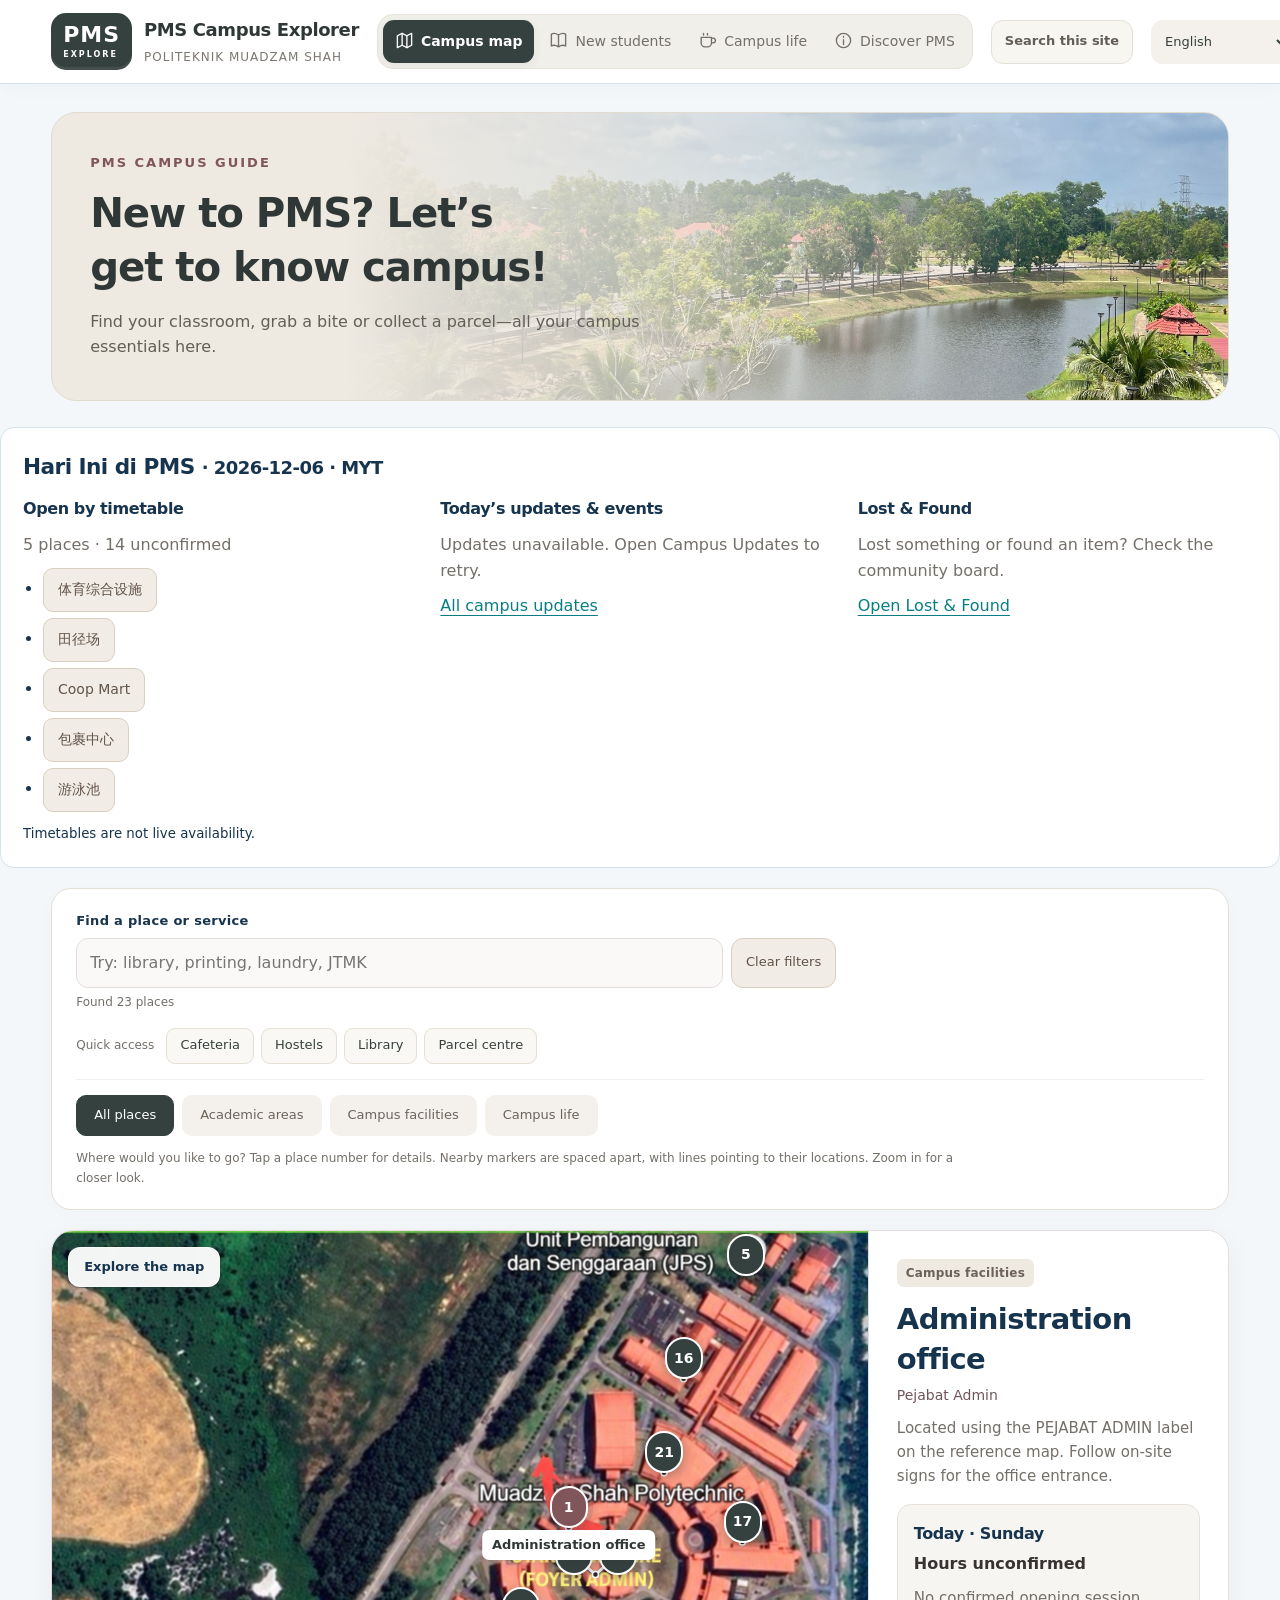
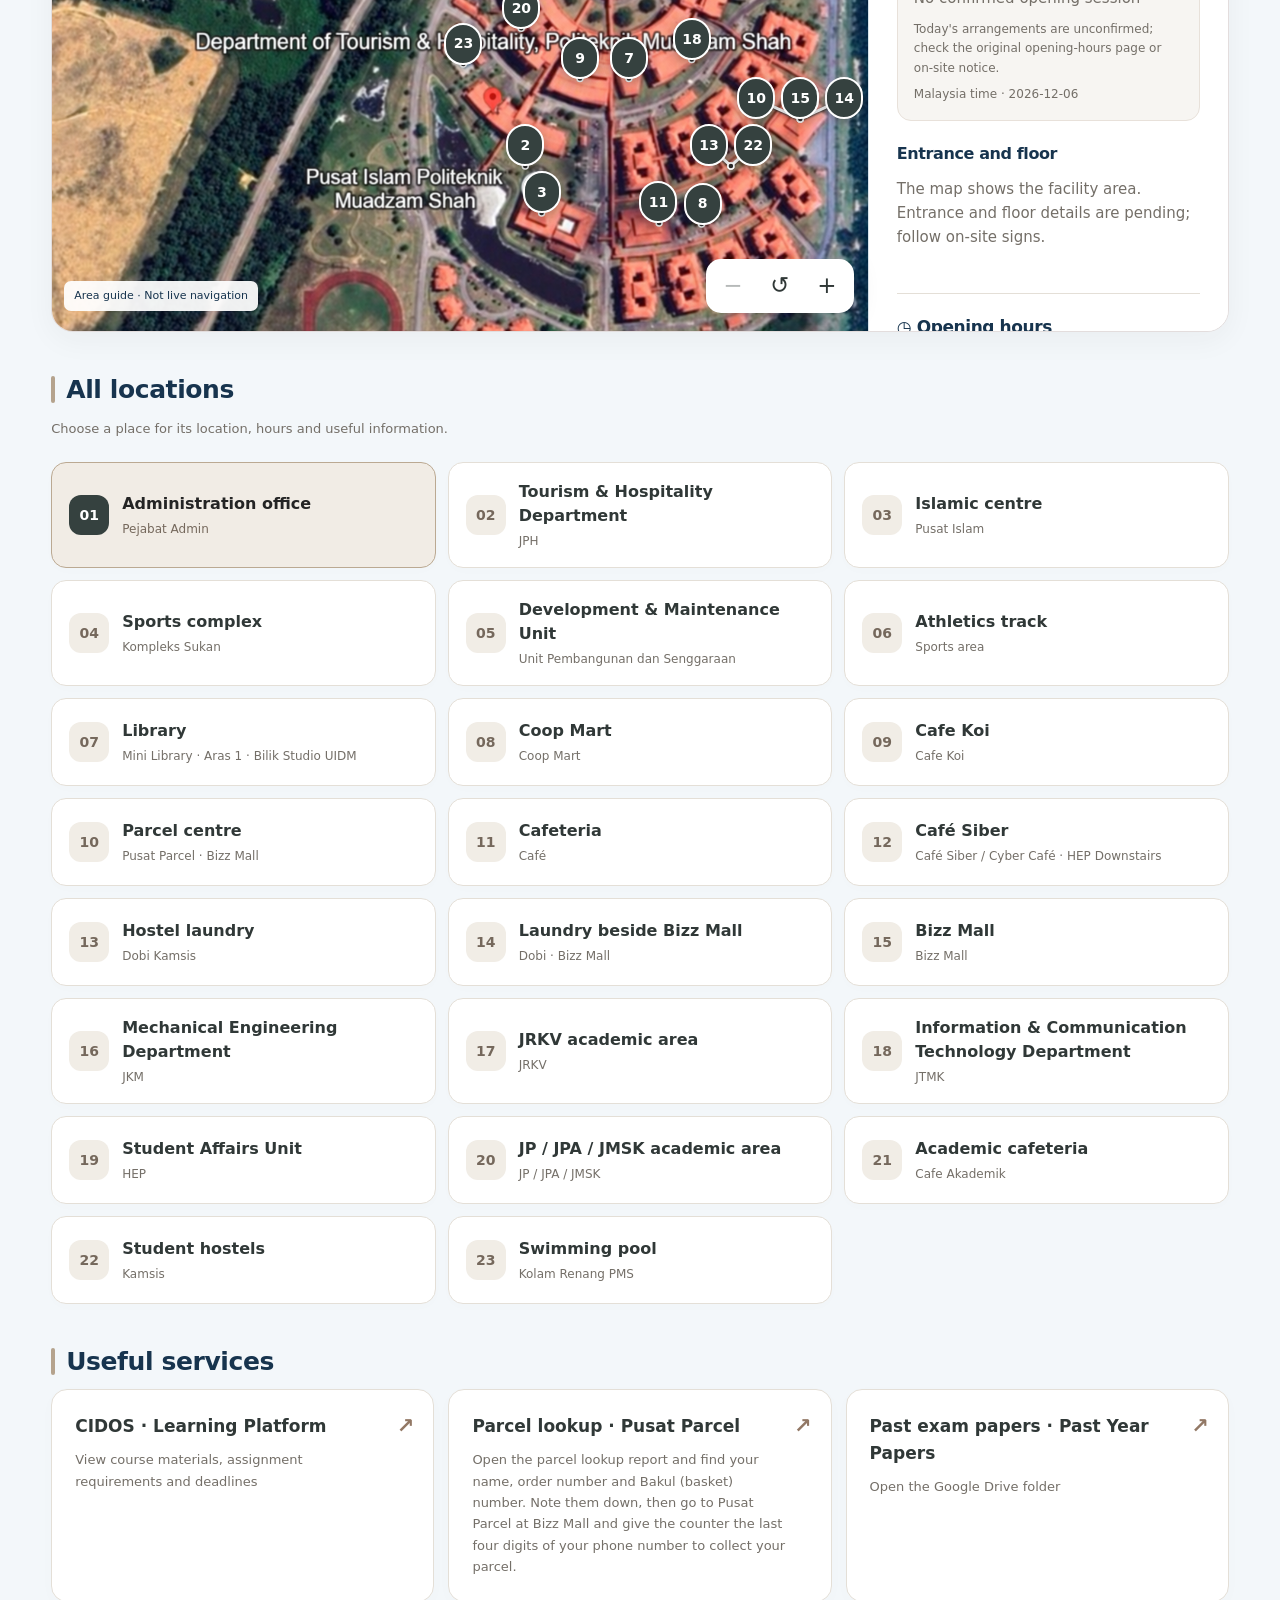
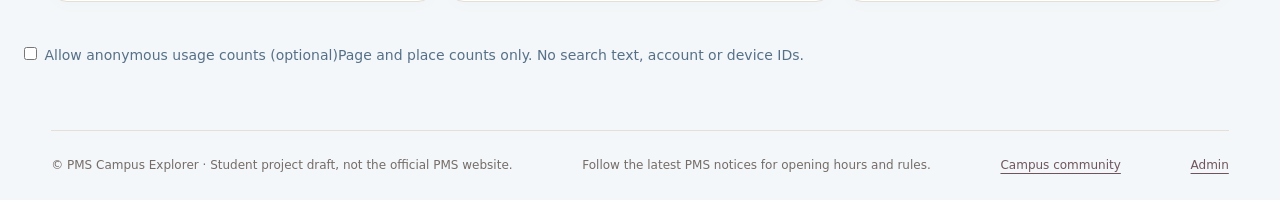
==== commit 19d9bb4f: "Add files via upload" ====
--- a/index.html
+++ b/index.html
@@ -1 +1,3 @@
-<!doctype html><html lang="zh-CN"><head><meta charset="utf-8"><meta name="viewport" content="width=device-width,initial-scale=1"><title>PMS 校园探索 — 新生指南</title><meta name="description" content="Politeknik Muadzam Shah 中文校园地图与新生指南。"><link rel="icon" href="data:image/svg+xml,%3Csvg xmlns='http://www.w3.org/2000/svg' viewBox='0 0 32 32'%3E%3Crect width='32' height='32' rx='9' fill='%2335413f'/%3E%3Cpath d='M8 23V9h9a5 5 0 010 10h-5' fill='none' stroke='white' stroke-width='3'/%3E%3C/svg%3E"><link rel="stylesheet" href="theme.css"><link rel="stylesheet" href="redesign.css"><link rel="manifest" href="manifest.webmanifest"><link rel="apple-touch-icon" href="icons/pms-192.png"><meta name="theme-color" content="#15334d"></head><body><a class="skip-link" href="#main-content">跳到主要内容</a><header><div class="brand"><div class="logo">PMS<span>EXPLORE</span></div><div><b>PMS 校园探索</b><small>POLITEKNIK MUADZAM SHAH</small></div></div><nav aria-label="主要导航"><button class="active" data-page="explore" aria-current="page"><svg class="nav-icon" viewBox="0 0 24 24" fill="none" stroke="currentColor" stroke-width="1.7" stroke-linecap="round" stroke-linejoin="round" aria-hidden="true"><path d="m3 6 6-3 6 3 6-3v15l-6 3-6-3-6 3Z"/><path d="M9 3v15M15 6v15"/></svg>校园地图</button><button data-page="guide"><svg class="nav-icon" viewBox="0 0 24 24" fill="none" stroke="currentColor" stroke-width="1.7" stroke-linecap="round" stroke-linejoin="round" aria-hidden="true"><path d="M12 5C8 2 4 3 3 4v15c3-2 6-1 9 1 3-2 6-3 9-1V4c-3-2-6-1-9 1Zm0 0v15"/></svg>新生指南</button><button data-page="life"><svg class="nav-icon" viewBox="0 0 24 24" fill="none" stroke="currentColor" stroke-width="1.7" stroke-linecap="round" stroke-linejoin="round" aria-hidden="true"><path d="M4 8h13v7a5 5 0 0 1-5 5H9a5 5 0 0 1-5-5ZM17 9h2a3 3 0 0 1 0 6h-2M7 3v2M12 3v2"/></svg>校园生活</button><button data-page="about"><svg class="nav-icon" viewBox="0 0 24 24" fill="none" stroke="currentColor" stroke-width="1.7" stroke-linecap="round" stroke-linejoin="round" aria-hidden="true"><circle cx="12" cy="12" r="9"/><path d="M12 11v6M12 7v1"/></svg>认识 PMS</button></nav><label class="language-control"><span class="sr-only">语言 / Language / Bahasa</span><select id="language-select" aria-label="语言 / Language / Bahasa"><option value="en" selected>English</option><option value="zh">中文</option><option value="ms">Bahasa Melayu</option></select></label></header><main id="main-content"><section id="explore" class="page active"><div class="intro"><div><div class="eyebrow">PMS CAMPUS GUIDE</div><h1>刚来 PMS？带你认一认校园！</h1><p>找课室、找吃的、拿包裹，校园大小事这里看。</p></div><span class="eyebrow">MUADZAM SHAH · PAHANG</span></div><div class="map-tools"><div class="quick-places" aria-label="常用地点"><span>常用地点</span><button data-quick="食堂">食堂</button><button data-quick="学生宿舍区">宿舍</button><button data-quick="图书馆">图书馆</button><button data-quick="包裹中心">包裹中心</button></div><div class="searchbar"><label for="place-search">找地点或服务</label><div><input id="place-search" type="search" placeholder="例如：图书馆、打印、洗衣、JTMK" autocomplete="off"><button id="clear-search" type="button">清除筛选</button></div><span id="search-count" role="status"></span></div><div class="selectrow" aria-label="地点分类"><button class="active" data-filter="all">全部地点</button><button data-filter="教学区域">教学区域</button><button data-filter="校园设施">校园设施</button><button data-filter="校园生活">校园生活</button></div><p class="maphelp">想去哪里？点击地图上的地点编号就能查看详情。地点较近时会分开放，细线连接对应位置；也可以放大地图慢慢看。</p></div><div class="maplayout"><div class="map"><div class="maplabel">探索地图</div><div class="mapviewport" id="mapviewport"><div class="canvas" id="canvas"><img class="campus-image" src="campus-map-clean.png" alt="PMS 校园卫星地图，已清理黄色路线箭头"><div id="pins"></div></div></div><div class="legend">区域示意 · 非实时导航</div><div class="zoom"><button id="minus" aria-label="缩小">−</button><button id="reset" aria-label="还原比例">↺</button><button id="plus" aria-label="放大">+</button></div></div><aside class="side" id="detail" aria-live="polite"></aside></div><h2 class="sectiontitle">地点一览</h2><p class="source-note">选择一个地点，查看位置、开放时间和实用资讯。</p><div class="directory" id="directory" aria-label="校园地点列表"></div><h2 class="sectiontitle">常用服务</h2><div class="resourcebar"><a href="https://polycc.cidos.edu.my/" target="_blank" rel="noopener noreferrer">CIDOS · 学习平台<small>查看课程资料、作业要求与截止日期</small></a><a href="https://datastudio.google.com/reporting/deb24628-453a-47b0-ab08-ba9ecd11f483/page/cwv3C" target="_blank" rel="noopener noreferrer">包裹查询 · Pusat Parcel<small>打开包裹查询报表，找到自己的姓名、订单编号和 Bakul（篮子）号；记录后前往 Bizz Mall 的 Pusat Parcel，向柜台报手机号码最后四位领取包裹。</small></a><a href="https://drive.google.com/drive/folders/1A4c5a6CFvhPxrKgaGEKQq7LqVCpbeLjy" target="_blank" rel="noopener noreferrer">历年考题 · Past Year Papers<small>打开 Google Drive 资料文件夹</small></a></div></section><section id="guide" class="page"><div class="intro"><div><div class="eyebrow">从这里开始</div><h1>你好，新同学。</h1><p>以下为一般准备建议；具体要求以当届学校报到通知为准。</p></div></div><div class="guide-layout"><aside class="guide-sidebar"><p class="guide-nav-label">新生指南快捷目录</p><nav class="guide-tools guide-contents" aria-label="新生指南快捷目录"><a href="#guide-preparation"><span class="guide-nav-number" aria-hidden="true">01</span><span>报到准备</span></a><a href="#guide-hostel"><span class="guide-nav-number" aria-hidden="true">02</span><span>宿舍生活</span></a><a href="#guide-digital"><span class="guide-nav-number" aria-hidden="true">03</span><span>网络与系统</span></a><a href="#guide-clubs"><span class="guide-nav-number" aria-hidden="true">04</span><span>学会与学生组织</span></a><a href="#guide-support"><span class="guide-nav-number" aria-hidden="true">05</span><span>联络与求助</span></a></nav></aside><div class="guide-content"><section class="guide-chapter" id="guide-preparation"><div class="guide-chapter-heading"><span aria-hidden="true">01</span><h2>报到准备</h2></div><div class="articles"><article class="article"><span class="big">01</span><h2>报到前的准备</h2><ul><li>查看录取通知书，确认报到日期。</li><li>按校方清单准备所需文件。</li><li>提前安排交通及住宿。</li></ul></article><article class="article"><span class="big">02</span><h2>报到当天</h2><ul><li>按报到通知指定的时间和地点办理手续。</li><li>保存相关负责人的联络方式。</li><li>认识所属科系及基本校园设施。</li></ul></article><article class="article"><span class="big">03</span><h2>适应校园生活</h2><ul><li>查看课表与新生说明会安排。</li><li>阅读学校正式的校园及宿舍条例。</li><li>认识同学、讲师及校内求助渠道。</li></ul></article></div><section class="guide-block" id="arrival-route"><h3>报到当天，先去哪里？</h3><ol class="arrival-steps"><li>从校门进入校园。</li><li>前往 Bizz Mall 报到、交资料及领取宿舍钥匙。</li><li>确认自己的 Block 与房号，再前往宿舍。</li></ol><p class="detail-source">学长姐经验分享 · 具体安排请留意校方官方群通知。</p></section><section class="guide-block" id="orientation-clothes"><h3>迎新服装，记得提前准备</h3><p><strong>至少准备两套白色衬衫，迎新活动时需要穿。</strong></p></section><section class="guide-block" id="checklist"><h3>我的新生报到清单</h3><p>一般准备建议，具体文件及住宿要求以当届报到通知为准。勾选只保存在这台设备的浏览器中。</p><div id="check-progress" role="status"></div><div id="check-items" class="check-grid"></div><p id="storage-note"></p><button class="soft-button" id="reset-checklist">重置清单</button></section></section><section class="guide-chapter" id="guide-hostel"><div class="guide-chapter-heading"><span aria-hidden="true">02</span><h2>宿舍生活</h2></div><section class="guide-block" id="hostel-blocks"><h3>宿舍分区 · Kamsis</h3><p><strong>男生宿舍：Block 1–5。女生宿舍：Block A–E。</strong></p><p>报到时先确认自己的 Block 和房号，再跟着现场标示找宿舍。地图目前标示宿舍区域，尚未逐栋定位。</p><h4>想带摩托或汽车来学校？</h4><p>可通过 SPMP 或到 HEP 申请：Sem 2 起可申请带摩托，Sem 3 起可申请带汽车。先完成申请并确认获批，再按学校要求停放。</p><h4>校外停车场</h4><p>不论 Sem 几，也可选择把车停在校外停车场。但那里没有监管，车辆与财物需要自行看顾；这不等于获准把车带进校园。</p><p class="detail-source">资料由同学于 2026年10月3日补充；车辆申请条件与批准安排以 HEP 最新通知为准。</p></section><section class="guide-block" id="hostel-facilities"><h3>宿舍设施与生活空间</h3><div class="hostel-tips"><article><h4>插座与储物</h4><p>每个插座位置只有一个插口；房间设有双开门大衣橱。</p></article><article><h4>男生宿舍饮水机</h4><p>Block 1／Block 2 区域与 Block 3／Block 4 区域各有一台饮水机。</p></article><article><h4>楼层与晾衣区</h4><p>宿舍楼层为 G 楼至 4 楼。G 楼的晾衣区在左右两侧的中间位置；1–4 楼的晾衣区在门口就能看到。</p></article></div><p class="detail-source">学长姐经验分享 · 具体安排请留意校方官方群通知。</p></section><section class="guide-block" id="hostel-living"><h3>入住前，学长姐的小提醒</h3><div class="hostel-tips"><article><h4>宿舍入住检查</h4><p>入住时先检查灯、风扇、门锁、水管和衣橱。发现损坏先拍照，再找 Felo 老师或负责的学长姐，并说明 Block、房号和损坏情况。</p></article><article><h4>房间设备坏了怎么办？</h4><p>迎新期间，如果房间的灯、风扇、水管、门锁等设备损坏，可以找 Felo 老师或负责的学长姐协助。说明 Block、房号和损坏情况，方便他们跟进。</p></article><article><h4>房间与厕所</h4><p>宿舍有二人房和四人房。每层有两大间共用厕所，每间内至少有三个厕所隔间和三个冲凉房。</p></article><article><h4>打扫用品记得自己带</h4><p>记得带扫把、垃圾桶、垃圾袋和其他打扫用品，学校通常不提供。可以先和室友商量哪些用品一起准备。</p></article><article><h4>不舒服，联系 Felo-on-call</h4><p>生病时请致电当天值班的 Felo-on-call，说明自己的 Block、房号和情况。值班电话请查看宿舍最新值班表。</p></article><article><h4>Printer 可以带</h4><p>根据同学分享，可以带 Printer，也可以在宿舍提供收费打印／复印服务；具体经营安排以宿舍管理方要求为准。</p></article><article><h4>外出记得准时回来</h4><p>根据同学提醒，超过规定／获批的外出时间回校，会被罚款和没收学生卡。出门前确认回校时间，并为等车和路程预留时间；实际处分以校方执行为准。</p></article><article><h4>睡得舒服一点</h4><p>建议自带自己习惯的枕头。</p></article></div><p class="detail-source">以上为同学于 2026年10月3日提供的住宿经验与提醒，非校方正式规章。</p></section><section class="guide-block" id="holiday-departure"><h3>放假离校前，记得申请</h3><p>放假离校需要在 SPMP 提交申请。建议在离校前 3–5 天申请，预留处理时间，避免临时出现状况。</p><a class="guide-action" href="https://spmp.pms.edu.my/" target="_blank" rel="noopener noreferrer">打开 SPMP PMS</a><p class="detail-source">学长姐经验分享 · 具体安排请留意校方官方群通知。</p></section></section><section class="guide-chapter" id="guide-digital"><div class="guide-chapter-heading"><span aria-hidden="true">03</span><h2>网络与系统</h2></div><section class="guide-block" id="campus-network"><h3>校园网络 · eduroam</h3><ol><li>开学后，先领取学校发给学生的 Microsoft 账号。</li><li>下载学校指引使用的 eduroam 配置应用。</li><li>在应用内搜索并选择 Politeknik Muadzam Shah。</li><li>使用学校提供的 Microsoft 账号登录，按提示完成设置，再连接 eduroam Wi-Fi。</li></ol><p>校园网络会限制部分网站。部分日常上网需求可使用自己的手机流量或 Hotspot；留意流量用量。</p><p>以上连接步骤由同学提供；实际使用的应用、账号格式及设置以开学后的学校指引为准。若搜不到学校或登录失败，请向学校 IT 单位确认。</p></section><section class="guide-block" id="mobile-signal"><h3>手机信号 · 学长姐经验</h3><p><strong>学长姐推荐：Digi、Yes。</strong></p><p>这是同学的使用经验；实际信号会因宿舍 Block、房间位置、手机及使用时段而异。</p><p class="detail-source">资料由同学于 2026年10月3日分享。</p></section><section class="guide-block" id="student-systems"><h3>常用学生系统入口</h3><div class="hostel-tips"><article><h4>SPMP</h4><p>i-Kamsis、课程管理、个人信息、实习（Intern／Latihan Industri）等学生事务。</p><a href="https://spmp.pms.edu.my/" target="_blank" rel="noopener noreferrer">打开 SPMP PMS</a></article><article><h4>CIDOS</h4><p>科目的 Assignment 通常会发布在这里。按讲师指示进入对应课程，查看作业要求与截止日期。</p><a href="https://polycc.cidos.edu.my/" target="_blank" rel="noopener noreferrer">打开 CIDOS</a><p>若讲师提供专用课程链接，请以该链接为准。</p></article></div></section><section class="guide-block" id="timetable-guide"><h3>第一周上课：怎么看课表？</h3><p>入学后，登录 SPMP 查看自己的课程表。请确认班级、学期和最新版本；下图仅为课表阅读示例。</p><a class="guide-action" href="https://spmp.pms.edu.my/" target="_blank" rel="noopener noreferrer">打开 SPMP PMS</a><div class="timetable-table-wrap"><table class="timetable-key"><thead><tr><th scope="col">课表标示</th><th scope="col">怎样看</th></tr></thead><tbody><tr><th scope="row"><code>DFK12345</code></th><td>课程编号的示例写法；图中的 DFK50083 就是课程编号，对应 Python Programming。</td></tr><tr><th scope="row"><code>F-MKT1</code></th><td>课室位置代码，告诉你这堂课在哪里上。</td></tr><tr><th scope="row"><code>DIT5A</code></th><td>图中示例的班级名称，请以自己的班级课表为准。</td></tr></tbody></table></div><h4>课室通常在哪里？</h4><div class="hostel-tips"><article><h4>JTMK</h4><p>MKT、MSKD1／MSKD2、MKR 等课室通常位于 JTMK 大楼。</p><button type="button" class="soft-button" data-jump="资讯与通讯科技系">在地图查看 JTMK</button></article><article><h4>JP</h4><p>BK 课室通常在 JP 区域。地图按钮会定位到 JP／JPA／JMSK 教学区域，具体课室请看现场门牌。</p><button type="button" class="soft-button" data-jump="JP / JPA / JMSK 教学区域">在地图查看 JP 区域</button></article></div><h4>PA 是谁？</h4><p>PA（Penasihat Akademik）是学业顾问老师，类似班主任，负责班级事务等。图中也有 PA 时段，请按自己班级的课表与老师安排出席。</p><figure class="location-photo timetable-photo"><a href="photos/timetable-example.jpeg" target="_blank" rel="noopener noreferrer"><img src="photos/timetable-example.jpeg" alt="课表阅读示例 · DIT5A，Sesi 1:2026/2027 · 点击放大查看" loading="lazy" decoding="async"></a><figcaption>课表阅读示例 · DIT5A，Sesi 1:2026/2027 · 点击放大查看</figcaption></figure><p class="detail-source">课表图片及课室位置说明由同学提供；实际课程、课室与 PA 安排以自己的最新课表和校方通知为准。</p></section></section><section class="guide-chapter" id="guide-clubs"><div class="guide-chapter-heading"><span aria-hidden="true">04</span><h2>学会与学生组织</h2></div><p class="clubs-intro">想参加活动、认识朋友，先看看各个学会在做什么。以下介绍及推荐来自学长姐分享，招募条件与活动安排以当届公告为准。</p><section class="guide-block" id="club-joining"><h3>学会怎么加入？</h3><p>通常在迎新会结束后 3–4 星期，官方群会公布招募时间，请记得留意消息！</p><p>大多数活跃的学会通常会安排面试；JPP 则会在指定时间举办竞选。报名、面试和竞选日期以当届公告为准。</p><p class="detail-source">学长姐经验分享 · 具体安排请留意校方官方群通知。</p></section><section class="club-category"><h3>兴趣、活动与服务</h3><div class="club-grid"><article class="club-card"><div class="club-card-top"><h4>MLC</h4></div><p class="club-fullname">Mandarin Language Club</p><p>华文学会。</p></article><article class="club-card"><div class="club-card-top"><h4>RAPI</h4></div><p class="club-fullname">Rakan Pusat Islam</p><p>协助 Pusat Islam／清真寺管理与相关事务。</p><div class="club-experience"><span>学长姐分享</span><p>华人成员较少，成员友善。</p></div></article><article class="club-card"><div class="club-card-top"><h4>Protege</h4></div><p>学生会（JPP）旗下的社团。</p></article><article class="club-card"><div class="club-card-top"><h4>Orator</h4></div><p>直属 Encik Syahmi 的社团。</p></article><article class="club-card"><div class="club-card-top"><h4>RSY</h4></div><p class="club-fullname">Rakan Siswa YADIM</p><p>规模较大的学生社团。</p><div class="club-experience"><span>学长姐分享</span><p>成员友善，容易相处。</p></div></article><article class="club-card"><div class="club-card-top"><h4>PRS</h4></div><p class="club-fullname">Pembimbing Rakan Siswa</p><p>据学长姐分享，侧重学生娱乐与活动。</p><div class="club-experience"><span>学长姐分享</span><p>成员很团结。</p></div></article><article class="club-card"><div class="club-card-top"><h4>PROSIS</h4></div><p>关注学生健康，参与体检（Medical Check-up）等相关活动。</p></article><article class="club-card"><div class="club-card-top"><h4>SRN</h4><span class="club-badge">学长姐推荐</span></div><p>面向非穆斯林学生的活动社团。</p><div class="club-experience"><span>学长姐分享</span><p>推荐加入；据同学经验，有较多获得国际活动证书（Sijil）的机会，视当届活动而定。</p></div></article><article class="club-card"><div class="club-card-top"><h4>SRM</h4><span class="club-badge">学长姐推荐</span></div><p>参与国际活动的筹办与协调。</p><div class="club-experience"><span>学长姐分享</span><p>推荐加入；据同学经验，有较多参与国际活动的机会，视当届安排而定。</p></div></article></div></section><section class="club-category"><h3>学生代表与宿舍管理</h3><div class="club-grid"><article class="club-card"><div class="club-card-top"><h4>JPP</h4><span class="club-badge">需要竞选</span></div><p class="club-fullname">Jawatankuasa Perwakilan Pelajar</p><p>学生会，需参加竞选。</p><div class="club-experience"><span>学长姐分享</span><p>学长姐个人不太推荐：工作较多、比较累，加入前先考虑课业与时间安排。</p></div></article><article class="club-card"><div class="club-card-top"><h4>JPKK</h4><span class="club-badge">需要竞选</span></div><p>宿舍管理相关学生组织，需参加竞选。</p></article></div></section><section class="club-category"><h3>科系专属社团</h3><div class="club-grid"><article class="club-card"><div class="club-card-top"><h4>Bit Byte Club（BBC）</h4></div><p class="club-fullname">JTMK</p><p>JTMK 学生专属社团，负责科系的大大小小活动。</p></article><article class="club-card"><div class="club-card-top"><h4>MESA</h4></div><p class="club-fullname">JKM</p><p>JKM 学生专属社团，负责 JKM 学生活动。</p></article></div></section><p class="updated-meta">资料更新：2026-10-03</p></section><section class="guide-chapter" id="guide-support"><div class="guide-chapter-heading"><span aria-hidden="true">05</span><h2>联络与求助</h2></div><section class="guide-block" id="contacts"><h3>常用联络方式</h3><div id="contact-list" class="contact-grid"></div></section><section class="guide-block" id="faq"><h3>新生常见问题</h3><div id="faq-list"></div></section></section></div></div></section><section id="life" class="page"><div class="intro"><div><div class="eyebrow">校园日常 · 实用资讯</div><h1>在 PMS 吃饭、购物与生活</h1><p>查找食堂、校园商店和洗衣服务，出门前确认门禁时间。</p></div></div><div class="community-entry"><span>校园社区 · PMS Community</span><h2>校园生活，听听同学怎么说。</h2><p>分享校园见闻、美景、问题和日常心情。</p><a href="community.html">进入校园社区 ↗</a></div><div class="outing-entry"><a href="#outing-guide">周末去哪？打开外出篇</a></div><div class="resourcebar"><a href="https://polycc.cidos.edu.my/" target="_blank" rel="noopener noreferrer">CIDOS · 学习平台<small>查看课程资料、作业要求与截止日期</small></a><a href="https://datastudio.google.com/reporting/deb24628-453a-47b0-ab08-ba9ecd11f483/page/cwv3C" target="_blank" rel="noopener noreferrer">包裹查询 · Pusat Parcel<small>打开包裹查询报表，找到自己的姓名、订单编号和 Bakul（篮子）号；记录后前往 Bizz Mall 的 Pusat Parcel，向柜台报手机号码最后四位领取包裹。</small></a><a href="https://drive.google.com/drive/folders/1A4c5a6CFvhPxrKgaGEKQq7LqVCpbeLjy" target="_blank" rel="noopener noreferrer">历年考题 · Past Year Papers<small>打开 Google Drive 资料文件夹</small></a></div><p class="source-note">资料由网站维护者提供，整理于 2026年10月2日，尚未向校方核实；临时调整以校方及现场通知为准。外部页面由原作者维护。</p><h2 class="sectiontitle">食堂、购物与洗衣</h2><p class="source-note">校园商店保留 Coop Mart 与 Bizz Mall。以下一般食堂资料与 Cafe Koi 分开记录；各店铺安排以现场为准。</p><div class="lifegrid" id="daily-services"></div><h2 class="sectiontitle">运动与外出</h2><div class="lifegrid"><article class="article" id="pool-guide"></article><article class="article"><span class="tag">运动与休闲</span><h2>综合运动场 · Kompleks Sukan</h2><figure class="location-photo"><a href="photos/sports-complex.jpeg" target="_blank" rel="noopener noreferrer" aria-label="查看Kompleks Sukan 体育综合设施外观完整照片（新窗口）"><img src="photos/sports-complex.jpeg" alt="Kompleks Sukan 体育综合设施外观" loading="lazy" decoding="async"></a><figcaption>Kompleks Sukan 体育综合设施外观 · 点击查看原图</figcaption></figure><figure class="location-photo"><a href="photos/athletics-track.jpeg" target="_blank" rel="noopener noreferrer" aria-label="查看田径场跑道与草地完整照片（新窗口）"><img src="photos/athletics-track.jpeg" alt="田径场跑道与草地" loading="lazy" decoding="async"></a><figcaption>田径场跑道与草地 · 点击查看原图</figcaption></figure><div class="hours"><span>每日开放时间</span><strong>08:00–19:00</strong></div><h3>运动设施</h3><p>羽毛球场、排球场、乒乓球场、跑道、篮球场和射箭场。</p><h3>现场服务</h3><ul><li>可在柜台购买饮用水。</li><li>提供运动器材租借服务，费用与借用条件请向柜台确认。</li></ul><div class="highlight">提供的指南注明：阴天禁止进行户外运动。具体停用安排请以现场工作人员指示为准。</div><p>傍晚 18:00–19:00 可欣赏夕阳，实际景色视天气而定。</p></article><article class="article"><span class="tag">外出篇</span><h2>校园门禁时间</h2><div class="hours"><span>周一至周四</span><strong>08:00–19:00</strong><span>周五至周日</span><strong>08:00–22:00</strong></div><div class="highlight">周五 12:00–14:00：提供的资料注明，因主麻日祈祷（Solat）暂停出入。</div><h3>外出必备</h3><ul><li>有领衣服及长裤。</li><li>包鞋或盖住脚部的鞋。</li><li><strong>学生卡</strong>：进出校园需交由警备处扫码。</li></ul><p>校门口设有 ATM，可按需要提款。</p></article><article class="article"><span class="tag">常用入口</span><h2>包裹与学习资料</h2><p><a href="https://datastudio.google.com/reporting/deb24628-453a-47b0-ab08-ba9ecd11f483/page/cwv3C" target="_blank" rel="noopener noreferrer">查看 Pusat Parcel 包裹查询报表</a></p><p>包裹中心位于 Bizz Mall，领取时间待补充。</p><p><a href="https://drive.google.com/drive/folders/1A4c5a6CFvhPxrKgaGEKQq7LqVCpbeLjy" target="_blank" rel="noopener noreferrer">打开历年考题文件夹</a></p><p>使用前核对科目代码、学期和年份；访问权限由资料拥有者管理。</p></article></div><section id="outing-guide" class="outing-guide" aria-labelledby="outing-title"><div class="outing-heading"><span class="tag">校外生活</span><h2 id="outing-title">外出篇 · 学长姐带你逛</h2><p>想吃点不一样的、补货或剪头发？先选一个区域，再把想去的店顺路逛完。</p></div><div class="outing-jumps"><a href="#outing-satelit">Satelit · 吃饭与剪发</a><a href="#outing-bandar">Bandar · 购物与 Pasar</a><a href="#outing-chinese-food">想吃华人餐？</a></div><div class="outing-areas"><article id="outing-satelit" class="outing-area"><span class="outing-number">01 / SATELIT</span><h3>约朋友吃饭，顺便剪个头发</h3><p>想吃快餐、买杯饮料或补日用品，可以从这一区开始。</p><iframe title="Satelit map" loading="lazy" referrerpolicy="no-referrer-when-downgrade" src="https://maps.google.com/maps?q=Marrybrown%20Muadzam%20Shah&amp;z=16&amp;output=embed"></iframe><div class="outing-places"><div class="outing-place"><h4>MIXUE</h4><p>冰淇淋、饮料；和朋友吃完饭后可以顺路看看。</p><a href="https://www.google.com/maps/search/?api=1&amp;query=MIXUE%20Muadzam%20Shah" target="_blank" rel="noopener noreferrer">打开地点地图</a></div><div class="outing-place"><h4>Marrybrown</h4><p>快餐选择 · Jalan Makmur 9，No. 3 & 5。</p><a href="https://www.google.com/maps/search/?api=1&amp;query=Marrybrown%20Muadzam%20Shah%20Jalan%20Makmur%209" target="_blank" rel="noopener noreferrer">打开地点地图</a></div><div class="outing-place"><h4>FamilyMart / ZUS Coffee</h4><p>小食、咖啡 · Jalan PMS 3 1/1，门牌分别为 27 和 25-G。</p><a href="https://www.google.com/maps/search/?api=1&amp;query=FamilyMart%20Muadzam%20Shah%20Jalan%20PMS%203%201/1" target="_blank" rel="noopener noreferrer">打开地点地图</a></div><div class="outing-place"><h4>Watsons</h4><p>补个人护理用品 · Jalan Makmur 1，No. 6 & 7。</p><a href="https://www.google.com/maps/search/?api=1&amp;query=Watsons%20Muadzam%20Shah%202%20Jalan%20Makmur%201" target="_blank" rel="noopener noreferrer">打开地点地图</a></div></div><div class="outing-tip"><b>学长姐小建议</b><p>吃饭、买东西、剪发排在同一趟，比较好安排回校时间。点餐前先看价格，交通费也记得算进预算。</p></div></article><article id="outing-bandar" class="outing-area"><span class="outing-number">02 / BANDAR</span><h3>补生活用品，星期六逛 Pasar</h3><p>要补货、去银行或逛市集，可以安排来 Bandar。</p><iframe title="Bandar map" loading="lazy" referrerpolicy="no-referrer-when-downgrade" src="https://maps.google.com/maps?q=Eco-Shop%20Muadzam%20Shah%20Jalan%20Medan%20Mewah%2011&amp;z=16&amp;output=embed"></iframe><div class="outing-places"><div class="outing-place"><h4>Eco-Shop · Bandar</h4><p>日常用品 · MM164–MM167，Jalan Medan Mewah 11。</p><a href="https://www.google.com/maps/search/?api=1&amp;query=Eco-Shop%20Muadzam%20Shah%20Jalan%20Medan%20Mewah%2011" target="_blank" rel="noopener noreferrer">打开地点地图</a></div><div class="outing-place"><h4>Watsons · Bandar</h4><p>个人护理用品 · Medan Mewah，Lot 111。</p><a href="https://www.google.com/maps/search/?api=1&amp;query=Watsons%20Muadzam%20Shah%20Lot%20111%20Medan%20Mewah" target="_blank" rel="noopener noreferrer">打开地点地图</a></div><div class="outing-place"><h4>星期六 Pasar</h4><figure class="location-photo"><a href="photos/bandar-pasar.jpeg" target="_blank" rel="noopener noreferrer"><img src="photos/bandar-pasar.jpeg" alt="Bandar 星期六 Pasar 实景" loading="lazy"></a><figcaption>Bandar 星期六 Pasar 实景</figcaption></figure><p>每个星期六，在 Bandar Eco-Shop 同一排。具体开摊和收摊时间先向当地同学确认。</p><a href="https://www.google.com/maps/search/?api=1&amp;query=Eco-Shop%20Muadzam%20Shah%20Jalan%20Medan%20Mewah%2011" target="_blank" rel="noopener noreferrer">打开地点地图</a></div></div><div class="outing-tip"><b>逛 Pasar 小提醒</b><p>带点零钱和购物袋；先问价格再买。地图指向 Eco-Shop 这一排，抵达后再找当天的摊位。</p></div></article></div><article class="outing-feature"><div><span class="tag">SATELIT</span><h3>SP Hair Salon</h3><p>Satelit 区 Eco-Shop 楼上的华人理发店。星期日休息，别白跑一趟啦。</p><dl class="outing-prices"><div><dt>男生剪发</dt><dd>RM15 起</dd></div><div><dt>女生剪发</dt><dd>RM20+，按长度</dd></div><div><dt>休息日</dt><dd>星期日</dd></div></dl><p>以上为同学提供的参考价；照片价目表列男生 RM15–28、女生 RM25–40。先说清楚只剪或洗剪，再让店家确认总价。</p><div class="outing-actions"><a href="tel:+60169296515" target="_blank" rel="noopener noreferrer">拨打理发店 · 016-929 6515</a></div></div><div class="outing-photos"><figure><a href="photos/salon-interior.jpeg" target="_blank" rel="noopener noreferrer"><img src="photos/salon-interior.jpeg" alt="店内环境" loading="lazy"></a><figcaption>店内环境</figcaption></figure><figure><a href="photos/salon-prices.jpeg" target="_blank" rel="noopener noreferrer"><img src="photos/salon-prices.jpeg" alt="查看店内价目表原图" loading="lazy"></a><figcaption>查看店内价目表原图</figcaption></figure></div></article><article id="outing-chinese-food" class="outing-feature outing-food"><div><span class="tag">华人餐 · 煮炒</span><h3>想吃煮炒，先约好时间</h3><p>煮炒时间：下午 3:00–晚上 10:00。同学提供的地点和联络号码如下，出发前可先询问当天有没有开、菜单和价格。</p><p><b>33G9+8J, 26700 Muadzam Shah, Pahang</b></p><div class="outing-actions"><a href="https://www.google.com/maps/search/?api=1&amp;query=33G9%2B8J%20Muadzam%20Shah%20Pahang" target="_blank" rel="noopener noreferrer">打开地点地图</a><a href="tel:+60163387093" target="_blank" rel="noopener noreferrer">016-338 7093</a><a href="tel:+60192323266" target="_blank" rel="noopener noreferrer">019-232 3266</a></div><p>地图记录名称为「Restoran muadzam shah 茶室包点心」。两支电话由同学提供，暂未确认分别对应哪间店；第二间餐馆的名称与定位待补充。</p></div><div class="outing-tip"><b>别扑空，也别误会价格</b><p>煮炒时段不等于整间店的营业时间。点合菜前先问份量、总价和等候时间；用餐需求也可以先向店家说明。</p></div></article><article class="outing-feature" id="outing-transport"><div><span class="tag">Grab / Taxi</span><h3>现在出门怎么去？</h3><p>目前出门可选择 Grab 或 Taxi，没有巴士服务。先确认有车接单，再安排出发；回程也记得提前约好。</p><h3>想带摩托或汽车来学校？</h3><p>可通过 SPMP 或到 HEP 申请：Sem 2 起可申请带摩托，Sem 3 起可申请带汽车。先完成申请并确认获批，再按学校要求停放。</p></div><div class="outing-tip"><h3>校外停车场</h3><p>不论 Sem 几，也可选择把车停在校外停车场。但那里没有监管，车辆与财物需要自行看顾；这不等于获准把车带进校园。</p></div><p class="detail-source">资料由同学于 2026年10月3日补充；车辆申请条件与批准安排以 HEP 最新通知为准。</p></article><div class="outing-reminders"><h3>出门前，学长姐提醒你</h3><ul><li>先和司机确认单程／来回、每人／整车的价钱，也约好回程。</li><li>带学生卡，按学校要求穿着；回程要预留时间，别把店家关门时间当成回校时间。</li><li>星期日别安排 SP Hair Salon；星期六逛 Pasar 前先确认当天是否照常摆摊。</li></ul></div><details class="outing-sources"><summary>资料来源与更新</summary><p>2026年10月3日整理。Pasar、理发店位置／休息日、参考价格及煮炒联络资料由同学提供；店名与部分地址参考以下公开页面。地图为在线地图，可打开查看更清楚的街道和路线。</p><div class="outing-actions"><a href="https://marrybrown.com/location/" target="_blank" rel="noopener noreferrer">Marrybrown</a><a href="https://www.familymart.com.my/our-stores.html" target="_blank" rel="noopener noreferrer">FamilyMart</a><a href="https://zuscoffee.com/2024/02/02/zus-coffee-muadzam-shah/" target="_blank" rel="noopener noreferrer">ZUS Coffee</a><a href="https://www.eco-shop.com.my/store-locator" target="_blank" rel="noopener noreferrer">Eco-Shop</a><a href="https://www.watsons.com.my/store/wtcmy_2164_EN" target="_blank" rel="noopener noreferrer">Watsons · Satelit</a><a href="https://www.watsons.com.my/store/wtcmy_345_EN" target="_blank" rel="noopener noreferrer">Watsons · Bandar</a><a href="https://www.waze.com/live-map/directions/my/pahang/muadzam-shah/restoran-muadzam-shah-%E8%8C%B6%E5%AE%A4%E5%8C%85%E7%82%B9%E5%BF%83?to=place.ChIJeWR89oUJzzERQo--ytdD5-o" target="_blank" rel="noopener noreferrer">Waze · Restaurant</a></div></details></section></section><section id="about" class="page"><div class="intro"><div><div class="eyebrow">认识 PMS</div><h1>在这里学习，也在这里成长。</h1><p>Politeknik Muadzam Shah · 马来西亚 · 彭亨州</p></div></div><div class="about"><img src="photos/pusat-islam.jpeg" alt="PMS 湖畔与伊斯兰中心" class="about-photo"><div class="about-copy"><div class="eyebrow">探索校园生活</div><h2>新的校园生活，从认识这里开始。</h2><p>PMS 校园探索帮助有意报读的同学和新生认识 Politeknik Muadzam Shah，从学习环境到日常设施，提前了解校园生活。</p></div></div><section class="guide-block"><h2>从学生视角认识校园</h2><p>这篇学生分享把 PMS 描绘成绿意环绕、步调较慢的校园，特别提到湖畔、跑道和傍晚景色。适合想提前感受校园日常的同学参考。</p><p class="source-note">参考学生分享文章，非官方介绍；文章标注更新于 2026年2月9日。</p><a href="https://leelianglearning.blogspot.com/2024/10/Politeknik-Muadzam-Shah-PMS-pahang.html" target="_blank" rel="noopener noreferrer">阅读原作者的 PMS 校园分享</a></section><h2 class="sectiontitle">认识科系</h2><p class="source-note">根据学校官网科系介绍整理。开办课程、入学条件与招生安排，以官方最新公告为准。</p><div class="articles"><article class="article"><h2>JTMK · 资讯与通讯科技系</h2><p>提供资讯科技文凭教育与训练，学习计算机与资讯科技领域。</p><a href="https://pms.mypolycc.edu.my/index.php/pengurusan-akademik/jabatan-akademik/jabatan-teknologi-maklumat-komunikasi" target="_blank" rel="noopener noreferrer">查看科系官网</a></article><article class="article"><h2>JKM · 机械工程系</h2><p>探索机械工程领域的学习与训练；具体课程请查看科系官网。</p><a href="https://pms.mypolycc.edu.my/index.php/pengurusan-akademik/jabatan-akademik/jabatan-kejuruteraan-mekanikal" target="_blank" rel="noopener noreferrer">查看科系官网</a></article><article class="article"><h2>JPH · 旅游与酒店管理系</h2><p>官网列有旅游管理与休闲旅游文凭课程。</p><a href="https://pms.mypolycc.edu.my/index.php/pengurusan-akademik/jabatan-akademik/jabatan-pelancongan-hospitaliti" target="_blank" rel="noopener noreferrer">查看科系官网</a></article><article class="article"><h2>JP · 商业系</h2><p>官网列有会计与商业研究文凭课程。</p><a href="https://pms.mypolycc.edu.my/index.php/pengurusan-akademik/jabatan-akademik/jabatan-perdagangan" target="_blank" rel="noopener noreferrer">查看科系官网</a></article><article class="article"><h2>JRKV · 设计与视觉传达系</h2><p>了解设计与视觉传达领域的学习方向和课程。</p><a href="https://pms.mypolycc.edu.my/index.php/pengurusan-akademik/jabatan-akademik/jabatan-rekabentuk-komunikasi-visual" target="_blank" rel="noopener noreferrer">查看科系官网</a></article><article class="article"><h2>JPA / JMSK · 基础与支持教学</h2><p>通识，以及数学、科学与计算机相关支持教学。</p><a href="https://pms.mypolycc.edu.my/index.php/pengurusan-akademik/jabatan-akademik/jabatan-matematik-sains-komputer" target="_blank" rel="noopener noreferrer">查看科系官网</a></article></div><h2 class="sectiontitle">校园实景相册 · 校园风景</h2><p class="source-note">湖边、花开，还有放学路上的晚霞。一起看看同学镜头里的 PMS，点击照片可查看大图。</p><div class="campus-gallery scenery-gallery"><figure class="location-photo"><a href="photos/campus-lake-day.jpeg" target="_blank" rel="noopener noreferrer"><img src="photos/campus-lake-day.jpeg" alt="湖畔的晴天" loading="lazy" decoding="async"></a><figcaption>湖畔的晴天</figcaption></figure><figure class="location-photo"><a href="photos/campus-lake-sunset.jpeg" target="_blank" rel="noopener noreferrer"><img src="photos/campus-lake-sunset.jpeg" alt="湖边的金色晚霞" loading="lazy" decoding="async"></a><figcaption>湖边的金色晚霞</figcaption></figure><figure class="location-photo"><a href="photos/campus-blossoms.jpeg" target="_blank" rel="noopener noreferrer"><img src="photos/campus-blossoms.jpeg" alt="花开的校园一角" loading="lazy" decoding="async"></a><figcaption>花开的校园一角</figcaption></figure><figure class="location-photo"><a href="photos/campus-reflections.jpeg" target="_blank" rel="noopener noreferrer"><img src="photos/campus-reflections.jpeg" alt="红屋顶与湖中倒影" loading="lazy" decoding="async"></a><figcaption>红屋顶与湖中倒影</figcaption></figure><figure class="location-photo"><a href="photos/campus-golden-sky.jpeg" target="_blank" rel="noopener noreferrer"><img src="photos/campus-golden-sky.jpeg" alt="抬头遇见夕阳" loading="lazy" decoding="async"></a><figcaption>抬头遇见夕阳</figcaption></figure><figure class="location-photo"><a href="photos/campus-evening-lane.jpeg" target="_blank" rel="noopener noreferrer"><img src="photos/campus-evening-lane.jpeg" alt="雨后的小路与夕阳" loading="lazy" decoding="async"></a><figcaption>雨后的小路与夕阳</figcaption></figure><figure class="location-photo"><a href="photos/campus-sports-dusk.jpeg" target="_blank" rel="noopener noreferrer"><img src="photos/campus-sports-dusk.jpeg" alt="体育馆前的粉橙天空" loading="lazy" decoding="async"></a><figcaption>体育馆前的粉橙天空</figcaption></figure></div><h2 class="sectiontitle">了解学校与申请入学</h2><div class="resourcebar"><a href="https://pms.mypolycc.edu.my/" target="_blank" rel="noopener noreferrer">PMS 官方网站<small>学校资讯及公告</small></a><a href="https://ambilan.mypolycc.edu.my/" target="_blank" rel="noopener noreferrer">PolyCC 官方招生入口<small>查看申请方式、课程与入学要求</small></a></div></section></main><dialog id="report-dialog" aria-labelledby="report-title"><form id="report-form"><div class="detail-top"><h2 id="report-title">资料反馈</h2><button type="button" id="close-report" class="soft-button">关闭</button></div><p class="feedback-contact">Feedback: <a href="mailto:liaoyanyi659@gmail.com">liaoyanyi659@gmail.com</a> · <a href="tel:+60169053032">016-905 3032</a></p><p>填写后复制或分享给网站维护者。此表单不会自动提交，也不会发送给学校。</p><label for="report-place">地点</label><select id="report-place"></select><label for="report-kind">问题类型</label><select id="report-kind"><option>营业时间有误</option><option>位置／楼层有误</option><option>条规或价格有误</option><option>补充照片或其他资料</option></select><label for="report-text">更正内容与资料来源</label><textarea id="report-text" required maxlength="2000" rows="5" placeholder="例如：柜台今天公布的新时间……（可附公开资料链接）"></textarea><button type="submit" class="soft-button">生成反馈内容</button><div id="report-result" hidden><label for="report-output">反馈内容（尚未发送）</label><textarea id="report-output" readonly rows="7"></textarea><div class="report-actions"><button id="copy-report" type="button">复制</button><button id="share-report" type="button">分享给维护者</button><button id="download-report" type="button">下载文本</button></div></div><p id="report-status" role="status"></p></form></dialog><footer><span>© PMS 校园探索 · 学生项目草稿，非 PMS 官方网站。</span><span>开放时间及使用条例以校方最新通知为准。</span><a href="community.html">校园社区 · Community</a></footer><script src="life-data.js"></script><script src="enhancements.js"></script><script src="map-ui.js"></script><script src="app.js"></script><script src="guide-tools.js"></script><script src="translations.js"></script><script src="site-tools.js"></script><script src="language.js"></script><script src="usability.js"></script><script src="campus-entry.js"></script></body></html>
+<!doctype html><html lang="zh-CN"><head><meta charset="utf-8"><meta name="viewport" content="width=device-width,initial-scale=1"><title>PMS 校园探索 — 新生指南</title><meta name="description" content="Politeknik Muadzam Shah 中文校园地图与新生指南。"><link rel="icon" href="data:image/svg+xml,%3Csvg xmlns='http://www.w3.org/2000/svg' viewBox='0 0 32 32'%3E%3Crect width='32' height='32' rx='9' fill='%2335413f'/%3E%3Cpath d='M8 23V9h9a5 5 0 010 10h-5' fill='none' stroke='white' stroke-width='3'/%3E%3C/svg%3E"><link rel="stylesheet" href="theme.css"><link rel="stylesheet" href="redesign.css"><link rel="manifest" href="manifest.webmanifest"><link rel="apple-touch-icon" href="icons/pms-192.png"><meta name="theme-color" content="#15334d"><link rel="stylesheet" href="polish.css"><link rel="stylesheet" href="navigation.css?v=1.6">
+</head><body><a class="skip-link" href="#main-content">跳到主要内容</a><header><div class="brand"><div class="logo">PMS<span>EXPLORE</span></div><div><b>PMS 校园探索</b><small>POLITEKNIK MUADZAM SHAH</small></div></div><nav aria-label="主要导航"><button class="active" data-page="explore" aria-current="page"><svg class="nav-icon" viewBox="0 0 24 24" fill="none" stroke="currentColor" stroke-width="1.7" stroke-linecap="round" stroke-linejoin="round" aria-hidden="true"><path d="m3 6 6-3 6 3 6-3v15l-6 3-6-3-6 3Z"/><path d="M9 3v15M15 6v15"/></svg>校园地图</button><button data-page="guide"><svg class="nav-icon" viewBox="0 0 24 24" fill="none" stroke="currentColor" stroke-width="1.7" stroke-linecap="round" stroke-linejoin="round" aria-hidden="true"><path d="M12 5C8 2 4 3 3 4v15c3-2 6-1 9 1 3-2 6-3 9-1V4c-3-2-6-1-9 1Zm0 0v15"/></svg>新生指南</button><button data-page="life"><svg class="nav-icon" viewBox="0 0 24 24" fill="none" stroke="currentColor" stroke-width="1.7" stroke-linecap="round" stroke-linejoin="round" aria-hidden="true"><path d="M4 8h13v7a5 5 0 0 1-5 5H9a5 5 0 0 1-5-5ZM17 9h2a3 3 0 0 1 0 6h-2M7 3v2M12 3v2"/></svg>校园生活</button><button data-page="about"><svg class="nav-icon" viewBox="0 0 24 24" fill="none" stroke="currentColor" stroke-width="1.7" stroke-linecap="round" stroke-linejoin="round" aria-hidden="true"><circle cx="12" cy="12" r="9"/><path d="M12 11v6M12 7v1"/></svg>认识 PMS</button></nav><label class="language-control"><span class="sr-only">语言 / Language / Bahasa</span><select id="language-select" aria-label="语言 / Language / Bahasa"><option value="en" selected>English</option><option value="zh">中文</option><option value="ms">Bahasa Melayu</option></select></label></header><main id="main-content"><section id="explore" class="page active"><div class="intro"><div><div class="eyebrow">PMS CAMPUS GUIDE</div><h1>刚来 PMS？带你认一认校园！</h1><p>找课室、找吃的、拿包裹，校园大小事这里看。</p></div><span class="eyebrow">MUADZAM SHAH · PAHANG</span></div><div class="map-tools"><div class="quick-places" aria-label="常用地点"><span>常用地点</span><button data-quick="食堂">食堂</button><button data-quick="学生宿舍区">宿舍</button><button data-quick="图书馆">图书馆</button><button data-quick="包裹中心">包裹中心</button></div><div class="searchbar"><label for="place-search">找地点或服务</label><div><input id="place-search" type="search" placeholder="例如：图书馆、打印、洗衣、JTMK" autocomplete="off"><button id="clear-search" type="button">清除筛选</button></div><span id="search-count" role="status"></span></div><div class="selectrow" aria-label="地点分类"><button class="active" data-filter="all">全部地点</button><button data-filter="教学区域">教学区域</button><button data-filter="校园设施">校园设施</button><button data-filter="校园生活">校园生活</button></div><p class="maphelp">想去哪里？点击地图上的地点编号就能查看详情。地点较近时会分开放，细线连接对应位置；也可以放大地图慢慢看。</p></div><div class="maplayout"><div class="map"><div class="maplabel">探索地图</div><div class="mapviewport" id="mapviewport"><div class="canvas" id="canvas"><img class="campus-image" src="campus-map-clean.png" alt="PMS 校园卫星地图，已清理黄色路线箭头"><div id="pins"></div></div></div><div class="legend">区域示意 · 非实时导航</div><div class="zoom"><button id="minus" aria-label="缩小">−</button><button id="reset" aria-label="还原比例">↺</button><button id="plus" aria-label="放大">+</button></div></div><aside class="side" id="detail" aria-live="polite"></aside></div><h2 class="sectiontitle">地点一览</h2><p class="source-note">选择一个地点，查看位置、开放时间和实用资讯。</p><div class="directory" id="directory" aria-label="校园地点列表"></div><h2 class="sectiontitle">常用服务</h2><div class="resourcebar"><a href="https://polycc.cidos.edu.my/" target="_blank" rel="noopener noreferrer">CIDOS · 学习平台<small>查看课程资料、作业要求与截止日期</small></a><a href="https://datastudio.google.com/reporting/deb24628-453a-47b0-ab08-ba9ecd11f483/page/cwv3C" target="_blank" rel="noopener noreferrer">包裹查询 · Pusat Parcel<small>打开包裹查询报表，找到自己的姓名、订单编号和 Bakul（篮子）号；记录后前往 Bizz Mall 的 Pusat Parcel，向柜台报手机号码最后四位领取包裹。</small></a><a href="https://drive.google.com/drive/folders/1A4c5a6CFvhPxrKgaGEKQq7LqVCpbeLjy" target="_blank" rel="noopener noreferrer">历年考题 · Past Year Papers<small>打开 Google Drive 资料文件夹</small></a></div></section><section id="guide" class="page"><div class="intro"><div><div class="eyebrow">从这里开始</div><h1>你好，新同学。</h1><p>以下为一般准备建议；具体要求以当届学校报到通知为准。</p></div></div><div class="guide-layout"><aside class="guide-sidebar"><p class="guide-nav-label">新生指南快捷目录</p><nav class="guide-tools guide-contents" aria-label="新生指南快捷目录"><a href="#guide-preparation"><span class="guide-nav-number" aria-hidden="true">01</span><span>报到准备</span></a><a href="#guide-hostel"><span class="guide-nav-number" aria-hidden="true">02</span><span>宿舍生活</span></a><a href="#guide-digital"><span class="guide-nav-number" aria-hidden="true">03</span><span>网络与系统</span></a><a href="#guide-clubs"><span class="guide-nav-number" aria-hidden="true">04</span><span>学会与学生组织</span></a><a href="#guide-support"><span class="guide-nav-number" aria-hidden="true">05</span><span>联络与求助</span></a></nav></aside><div class="guide-content"><section class="guide-chapter" id="guide-preparation"><div class="guide-chapter-heading"><span aria-hidden="true">01</span><h2>报到准备</h2></div><div class="articles"><article class="article"><span class="big">01</span><h2>报到前的准备</h2><ul><li>查看录取通知书，确认报到日期。</li><li>按校方清单准备所需文件。</li><li>提前安排交通及住宿。</li></ul></article><article class="article"><span class="big">02</span><h2>报到当天</h2><ul><li>按报到通知指定的时间和地点办理手续。</li><li>保存相关负责人的联络方式。</li><li>认识所属科系及基本校园设施。</li></ul></article><article class="article"><span class="big">03</span><h2>适应校园生活</h2><ul><li>查看课表与新生说明会安排。</li><li>阅读学校正式的校园及宿舍条例。</li><li>认识同学、讲师及校内求助渠道。</li></ul></article></div><section class="guide-block" id="arrival-route"><h3>报到当天，先去哪里？</h3><ol class="arrival-steps"><li>从校门进入校园。</li><li>前往 Bizz Mall 报到、交资料及领取宿舍钥匙。</li><li>确认自己的 Block 与房号，再前往宿舍。</li></ol><p class="detail-source">学长姐经验分享 · 具体安排请留意校方官方群通知。</p></section><section class="guide-block" id="orientation-clothes"><h3>迎新服装，记得提前准备</h3><p><strong>至少准备两套白色衬衫，迎新活动时需要穿。</strong></p></section><section class="guide-block" id="checklist"><h3>我的新生报到清单</h3><p>一般准备建议，具体文件及住宿要求以当届报到通知为准。勾选只保存在这台设备的浏览器中。</p><div id="check-progress" role="status"></div><div id="check-items" class="check-grid"></div><p id="storage-note"></p><button class="soft-button" id="reset-checklist">重置清单</button></section></section><section class="guide-chapter" id="guide-hostel"><div class="guide-chapter-heading"><span aria-hidden="true">02</span><h2>宿舍生活</h2></div><section class="guide-block" id="hostel-blocks"><h3>宿舍分区 · Kamsis</h3><p><strong>男生宿舍：Block 1–5。女生宿舍：Block A–E。</strong></p><p>报到时先确认自己的 Block 和房号，再跟着现场标示找宿舍。地图目前标示宿舍区域，尚未逐栋定位。</p><h4>想带摩托或汽车来学校？</h4><p>可通过 SPMP 或到 HEP 申请：Sem 2 起可申请带摩托，Sem 3 起可申请带汽车。先完成申请并确认获批，再按学校要求停放。</p><h4>校外停车场</h4><p>不论 Sem 几，也可选择把车停在校外停车场。但那里没有监管，车辆与财物需要自行看顾；这不等于获准把车带进校园。</p><p class="detail-source">资料由同学于 2026年10月3日补充；车辆申请条件与批准安排以 HEP 最新通知为准。</p></section><section class="guide-block" id="hostel-facilities"><h3>宿舍设施与生活空间</h3><div class="hostel-tips"><article><h4>插座与储物</h4><p>每个插座位置只有一个插口；房间设有双开门大衣橱。</p></article><article><h4>男生宿舍饮水机</h4><p>Block 1／Block 2 区域与 Block 3／Block 4 区域各有一台饮水机。</p></article><article><h4>楼层与晾衣区</h4><p>宿舍楼层为 G 楼至 4 楼。G 楼的晾衣区在左右两侧的中间位置；1–4 楼的晾衣区在门口就能看到。</p></article></div><p class="detail-source">学长姐经验分享 · 具体安排请留意校方官方群通知。</p></section><section class="guide-block" id="hostel-living"><h3>入住前，学长姐的小提醒</h3><div class="hostel-tips"><article><h4>宿舍入住检查</h4><p>入住时先检查灯、风扇、门锁、水管和衣橱。发现损坏先拍照，再找 Felo 老师或负责的学长姐，并说明 Block、房号和损坏情况。</p></article><article><h4>房间设备坏了怎么办？</h4><p>迎新期间，如果房间的灯、风扇、水管、门锁等设备损坏，可以找 Felo 老师或负责的学长姐协助。说明 Block、房号和损坏情况，方便他们跟进。</p></article><article><h4>房间与厕所</h4><p>宿舍有二人房和四人房。每层有两大间共用厕所，每间内至少有三个厕所隔间和三个冲凉房。</p></article><article><h4>打扫用品记得自己带</h4><p>记得带扫把、垃圾桶、垃圾袋和其他打扫用品，学校通常不提供。可以先和室友商量哪些用品一起准备。</p></article><article><h4>不舒服，联系 Felo-on-call</h4><p>生病时请致电当天值班的 Felo-on-call，说明自己的 Block、房号和情况。值班电话请查看宿舍最新值班表。</p></article><article><h4>Printer 可以带</h4><p>根据同学分享，可以带 Printer，也可以在宿舍提供收费打印／复印服务；具体经营安排以宿舍管理方要求为准。</p></article><article><h4>外出记得准时回来</h4><p>根据同学提醒，超过规定／获批的外出时间回校，会被罚款和没收学生卡。出门前确认回校时间，并为等车和路程预留时间；实际处分以校方执行为准。</p></article><article><h4>睡得舒服一点</h4><p>建议自带自己习惯的枕头。</p></article></div><p class="detail-source">以上为同学于 2026年10月3日提供的住宿经验与提醒，非校方正式规章。</p></section><section class="guide-block" id="holiday-departure"><h3>放假离校前，记得申请</h3><p>放假离校需要在 SPMP 提交申请。建议在离校前 3–5 天申请，预留处理时间，避免临时出现状况。</p><a class="guide-action" href="https://spmp.pms.edu.my/" target="_blank" rel="noopener noreferrer">打开 SPMP PMS</a><p class="detail-source">学长姐经验分享 · 具体安排请留意校方官方群通知。</p></section></section><section class="guide-chapter" id="guide-digital"><div class="guide-chapter-heading"><span aria-hidden="true">03</span><h2>网络与系统</h2></div><section class="guide-block" id="campus-network"><h3>校园网络 · eduroam</h3><ol><li>开学后，先领取学校发给学生的 Microsoft 账号。</li><li>下载学校指引使用的 eduroam 配置应用。</li><li>在应用内搜索并选择 Politeknik Muadzam Shah。</li><li>使用学校提供的 Microsoft 账号登录，按提示完成设置，再连接 eduroam Wi-Fi。</li></ol><p>校园网络会限制部分网站。部分日常上网需求可使用自己的手机流量或 Hotspot；留意流量用量。</p><p>以上连接步骤由同学提供；实际使用的应用、账号格式及设置以开学后的学校指引为准。若搜不到学校或登录失败，请向学校 IT 单位确认。</p></section><section class="guide-block" id="mobile-signal"><h3>手机信号 · 学长姐经验</h3><p><strong>学长姐推荐：Digi、Yes。</strong></p><p>这是同学的使用经验；实际信号会因宿舍 Block、房间位置、手机及使用时段而异。</p><p class="detail-source">资料由同学于 2026年10月3日分享。</p></section><section class="guide-block" id="student-systems"><h3>常用学生系统入口</h3><div class="hostel-tips"><article><h4>SPMP</h4><p>i-Kamsis、课程管理、个人信息、实习（Intern／Latihan Industri）等学生事务。</p><a href="https://spmp.pms.edu.my/" target="_blank" rel="noopener noreferrer">打开 SPMP PMS</a></article><article><h4>CIDOS</h4><p>科目的 Assignment 通常会发布在这里。按讲师指示进入对应课程，查看作业要求与截止日期。</p><a href="https://polycc.cidos.edu.my/" target="_blank" rel="noopener noreferrer">打开 CIDOS</a><p>若讲师提供专用课程链接，请以该链接为准。</p></article></div></section><section class="guide-block" id="timetable-guide"><h3>第一周上课：怎么看课表？</h3><p>入学后，登录 SPMP 查看自己的课程表。请确认班级、学期和最新版本；下图仅为课表阅读示例。</p><a class="guide-action" href="https://spmp.pms.edu.my/" target="_blank" rel="noopener noreferrer">打开 SPMP PMS</a><div class="timetable-table-wrap"><table class="timetable-key"><thead><tr><th scope="col">课表标示</th><th scope="col">怎样看</th></tr></thead><tbody><tr><th scope="row"><code>DFK12345</code></th><td>课程编号的示例写法；图中的 DFK50083 就是课程编号，对应 Python Programming。</td></tr><tr><th scope="row"><code>F-MKT1</code></th><td>课室位置代码，告诉你这堂课在哪里上。</td></tr><tr><th scope="row"><code>DIT5A</code></th><td>图中示例的班级名称，请以自己的班级课表为准。</td></tr></tbody></table></div><h4>课室通常在哪里？</h4><div class="hostel-tips"><article><h4>JTMK</h4><p>MKT、MSKD1／MSKD2、MKR 等课室通常位于 JTMK 大楼。</p><button type="button" class="soft-button" data-jump="资讯与通讯科技系">在地图查看 JTMK</button></article><article><h4>JP</h4><p>BK 课室通常在 JP 区域。地图按钮会定位到 JP／JPA／JMSK 教学区域，具体课室请看现场门牌。</p><button type="button" class="soft-button" data-jump="JP / JPA / JMSK 教学区域">在地图查看 JP 区域</button></article></div><h4>PA 是谁？</h4><p>PA（Penasihat Akademik）是学业顾问老师，类似班主任，负责班级事务等。图中也有 PA 时段，请按自己班级的课表与老师安排出席。</p><figure class="location-photo timetable-photo"><a href="photos/timetable-example.jpeg" target="_blank" rel="noopener noreferrer"><img src="photos/timetable-example.jpeg" alt="课表阅读示例 · DIT5A，Sesi 1:2026/2027 · 点击放大查看" loading="lazy" decoding="async"></a><figcaption>课表阅读示例 · DIT5A，Sesi 1:2026/2027 · 点击放大查看</figcaption></figure><p class="detail-source">课表图片及课室位置说明由同学提供；实际课程、课室与 PA 安排以自己的最新课表和校方通知为准。</p></section></section><section class="guide-chapter" id="guide-clubs"><div class="guide-chapter-heading"><span aria-hidden="true">04</span><h2>学会与学生组织</h2></div><p class="clubs-intro">想参加活动、认识朋友，先看看各个学会在做什么。以下介绍及推荐来自学长姐分享，招募条件与活动安排以当届公告为准。</p><section class="guide-block" id="club-joining"><h3>学会怎么加入？</h3><p>通常在迎新会结束后 3–4 星期，官方群会公布招募时间，请记得留意消息！</p><p>大多数活跃的学会通常会安排面试；JPP 则会在指定时间举办竞选。报名、面试和竞选日期以当届公告为准。</p><p class="detail-source">学长姐经验分享 · 具体安排请留意校方官方群通知。</p></section><section class="club-category"><h3>兴趣、活动与服务</h3><div class="club-grid"><article class="club-card"><div class="club-card-top"><h4>MLC</h4></div><p class="club-fullname">Mandarin Language Club</p><p>华文学会。</p></article><article class="club-card"><div class="club-card-top"><h4>RAPI</h4></div><p class="club-fullname">Rakan Pusat Islam</p><p>协助 Pusat Islam／清真寺管理与相关事务。</p><div class="club-experience"><span>学长姐分享</span><p>华人成员较少，成员友善。</p></div></article><article class="club-card"><div class="club-card-top"><h4>Protege</h4></div><p>学生会（JPP）旗下的社团。</p></article><article class="club-card"><div class="club-card-top"><h4>Orator</h4></div><p>直属 Encik Syahmi 的社团。</p></article><article class="club-card"><div class="club-card-top"><h4>RSY</h4></div><p class="club-fullname">Rakan Siswa YADIM</p><p>规模较大的学生社团。</p><div class="club-experience"><span>学长姐分享</span><p>成员友善，容易相处。</p></div></article><article class="club-card"><div class="club-card-top"><h4>PRS</h4></div><p class="club-fullname">Pembimbing Rakan Siswa</p><p>据学长姐分享，侧重学生娱乐与活动。</p><div class="club-experience"><span>学长姐分享</span><p>成员很团结。</p></div></article><article class="club-card"><div class="club-card-top"><h4>PROSIS</h4></div><p>关注学生健康，参与体检（Medical Check-up）等相关活动。</p></article><article class="club-card"><div class="club-card-top"><h4>SRN</h4><span class="club-badge">学长姐推荐</span></div><p>面向非穆斯林学生的活动社团。</p><div class="club-experience"><span>学长姐分享</span><p>推荐加入；据同学经验，有较多获得国际活动证书（Sijil）的机会，视当届活动而定。</p></div></article><article class="club-card"><div class="club-card-top"><h4>SRM</h4><span class="club-badge">学长姐推荐</span></div><p>参与国际活动的筹办与协调。</p><div class="club-experience"><span>学长姐分享</span><p>推荐加入；据同学经验，有较多参与国际活动的机会，视当届安排而定。</p></div></article></div></section><section class="club-category"><h3>学生代表与宿舍管理</h3><div class="club-grid"><article class="club-card"><div class="club-card-top"><h4>JPP</h4><span class="club-badge">需要竞选</span></div><p class="club-fullname">Jawatankuasa Perwakilan Pelajar</p><p>学生会，需参加竞选。</p><div class="club-experience"><span>学长姐分享</span><p>学长姐个人不太推荐：工作较多、比较累，加入前先考虑课业与时间安排。</p></div></article><article class="club-card"><div class="club-card-top"><h4>JPKK</h4><span class="club-badge">需要竞选</span></div><p>宿舍管理相关学生组织，需参加竞选。</p></article></div></section><section class="club-category"><h3>科系专属社团</h3><div class="club-grid"><article class="club-card"><div class="club-card-top"><h4>Bit Byte Club（BBC）</h4></div><p class="club-fullname">JTMK</p><p>JTMK 学生专属社团，负责科系的大大小小活动。</p></article><article class="club-card"><div class="club-card-top"><h4>MESA</h4></div><p class="club-fullname">JKM</p><p>JKM 学生专属社团，负责 JKM 学生活动。</p></article></div></section><p class="updated-meta">资料更新：2026-10-03</p></section><section class="guide-chapter" id="guide-support"><div class="guide-chapter-heading"><span aria-hidden="true">05</span><h2>联络与求助</h2></div><section class="guide-block" id="contacts"><h3>常用联络方式</h3><div id="contact-list" class="contact-grid"></div></section><section class="guide-block" id="faq"><h3>新生常见问题</h3><div id="faq-list"></div></section></section></div></div></section><section id="life" class="page"><div class="intro"><div><div class="eyebrow">校园日常 · 实用资讯</div><h1>在 PMS 吃饭、购物与生活</h1><p>查找食堂、校园商店和洗衣服务，出门前确认门禁时间。</p></div></div><div class="community-entry"><span>校园社区 · PMS Community</span><h2>校园生活，听听同学怎么说。</h2><p>分享校园见闻、美景、问题和日常心情。</p><a href="community.html">进入校园社区 ↗</a></div><div class="outing-entry"><a href="#outing-guide">周末去哪？打开外出篇</a></div><div class="resourcebar"><a href="https://polycc.cidos.edu.my/" target="_blank" rel="noopener noreferrer">CIDOS · 学习平台<small>查看课程资料、作业要求与截止日期</small></a><a href="https://datastudio.google.com/reporting/deb24628-453a-47b0-ab08-ba9ecd11f483/page/cwv3C" target="_blank" rel="noopener noreferrer">包裹查询 · Pusat Parcel<small>打开包裹查询报表，找到自己的姓名、订单编号和 Bakul（篮子）号；记录后前往 Bizz Mall 的 Pusat Parcel，向柜台报手机号码最后四位领取包裹。</small></a><a href="https://drive.google.com/drive/folders/1A4c5a6CFvhPxrKgaGEKQq7LqVCpbeLjy" target="_blank" rel="noopener noreferrer">历年考题 · Past Year Papers<small>打开 Google Drive 资料文件夹</small></a></div><p class="source-note">资料由网站维护者提供，整理于 2026年10月2日，尚未向校方核实；临时调整以校方及现场通知为准。外部页面由原作者维护。</p><h2 class="sectiontitle">食堂、购物与洗衣</h2><p class="source-note">校园商店保留 Coop Mart 与 Bizz Mall。以下一般食堂资料与 Cafe Koi 分开记录；各店铺安排以现场为准。</p><div class="lifegrid" id="daily-services"></div><h2 class="sectiontitle">运动与外出</h2><div class="lifegrid"><article class="article" id="pool-guide"></article><article class="article"><span class="tag">运动与休闲</span><h2>综合运动场 · Kompleks Sukan</h2><figure class="location-photo"><a href="photos/sports-complex.jpeg" target="_blank" rel="noopener noreferrer" aria-label="查看Kompleks Sukan 体育综合设施外观完整照片（新窗口）"><img src="photos/sports-complex.jpeg" alt="Kompleks Sukan 体育综合设施外观" loading="lazy" decoding="async"></a><figcaption>Kompleks Sukan 体育综合设施外观 · 点击查看原图</figcaption></figure><figure class="location-photo"><a href="photos/athletics-track.jpeg" target="_blank" rel="noopener noreferrer" aria-label="查看田径场跑道与草地完整照片（新窗口）"><img src="photos/athletics-track.jpeg" alt="田径场跑道与草地" loading="lazy" decoding="async"></a><figcaption>田径场跑道与草地 · 点击查看原图</figcaption></figure><div class="hours"><span>每日开放时间</span><strong>08:00–19:00</strong></div><h3>运动设施</h3><p>羽毛球场、排球场、乒乓球场、跑道、篮球场和射箭场。</p><h3>现场服务</h3><ul><li>可在柜台购买饮用水。</li><li>提供运动器材租借服务，费用与借用条件请向柜台确认。</li></ul><div class="highlight">提供的指南注明：阴天禁止进行户外运动。具体停用安排请以现场工作人员指示为准。</div><p>傍晚 18:00–19:00 可欣赏夕阳，实际景色视天气而定。</p></article><article class="article"><span class="tag">外出篇</span><h2>校园门禁时间</h2><div class="hours"><span>周一至周四</span><strong>08:00–19:00</strong><span>周五至周日</span><strong>08:00–22:00</strong></div><div class="highlight">周五 12:00–14:00：提供的资料注明，因主麻日祈祷（Solat）暂停出入。</div><h3>外出必备</h3><ul><li>有领衣服及长裤。</li><li>包鞋或盖住脚部的鞋。</li><li><strong>学生卡</strong>：进出校园需交由警备处扫码。</li></ul><p>校门口设有 ATM，可按需要提款。</p></article><article class="article"><span class="tag">常用入口</span><h2>包裹与学习资料</h2><p><a href="https://datastudio.google.com/reporting/deb24628-453a-47b0-ab08-ba9ecd11f483/page/cwv3C" target="_blank" rel="noopener noreferrer">查看 Pusat Parcel 包裹查询报表</a></p><p>包裹中心位于 Bizz Mall，领取时间待补充。</p><p><a href="https://drive.google.com/drive/folders/1A4c5a6CFvhPxrKgaGEKQq7LqVCpbeLjy" target="_blank" rel="noopener noreferrer">打开历年考题文件夹</a></p><p>使用前核对科目代码、学期和年份；访问权限由资料拥有者管理。</p></article></div><section id="outing-guide" class="outing-guide" aria-labelledby="outing-title"><div class="outing-heading"><span class="tag">校外生活</span><h2 id="outing-title">外出篇 · 学长姐带你逛</h2><p>想吃点不一样的、补货或剪头发？先选一个区域，再把想去的店顺路逛完。</p></div><div class="outing-jumps"><a href="#outing-satelit">Satelit · 吃饭与剪发</a><a href="#outing-bandar">Bandar · 购物与 Pasar</a><a href="#outing-chinese-food">想吃华人餐？</a></div><div class="outing-areas"><article id="outing-satelit" class="outing-area"><span class="outing-number">01 / SATELIT</span><h3>约朋友吃饭，顺便剪个头发</h3><p>想吃快餐、买杯饮料或补日用品，可以从这一区开始。</p><iframe title="Satelit map" loading="lazy" referrerpolicy="no-referrer-when-downgrade" src="https://maps.google.com/maps?q=Marrybrown%20Muadzam%20Shah&amp;z=16&amp;output=embed"></iframe><div class="outing-places"><div class="outing-place"><h4>MIXUE</h4><p>冰淇淋、饮料；和朋友吃完饭后可以顺路看看。</p><a href="https://www.google.com/maps/search/?api=1&amp;query=MIXUE%20Muadzam%20Shah" target="_blank" rel="noopener noreferrer">打开地点地图</a></div><div class="outing-place"><h4>Marrybrown</h4><p>快餐选择 · Jalan Makmur 9，No. 3 & 5。</p><a href="https://www.google.com/maps/search/?api=1&amp;query=Marrybrown%20Muadzam%20Shah%20Jalan%20Makmur%209" target="_blank" rel="noopener noreferrer">打开地点地图</a></div><div class="outing-place"><h4>FamilyMart / ZUS Coffee</h4><p>小食、咖啡 · Jalan PMS 3 1/1，门牌分别为 27 和 25-G。</p><a href="https://www.google.com/maps/search/?api=1&amp;query=FamilyMart%20Muadzam%20Shah%20Jalan%20PMS%203%201/1" target="_blank" rel="noopener noreferrer">打开地点地图</a></div><div class="outing-place"><h4>Watsons</h4><p>补个人护理用品 · Jalan Makmur 1，No. 6 & 7。</p><a href="https://www.google.com/maps/search/?api=1&amp;query=Watsons%20Muadzam%20Shah%202%20Jalan%20Makmur%201" target="_blank" rel="noopener noreferrer">打开地点地图</a></div></div><div class="outing-tip"><b>学长姐小建议</b><p>吃饭、买东西、剪发排在同一趟，比较好安排回校时间。点餐前先看价格，交通费也记得算进预算。</p></div></article><article id="outing-bandar" class="outing-area"><span class="outing-number">02 / BANDAR</span><h3>补生活用品，星期六逛 Pasar</h3><p>要补货、去银行或逛市集，可以安排来 Bandar。</p><iframe title="Bandar map" loading="lazy" referrerpolicy="no-referrer-when-downgrade" src="https://maps.google.com/maps?q=Eco-Shop%20Muadzam%20Shah%20Jalan%20Medan%20Mewah%2011&amp;z=16&amp;output=embed"></iframe><div class="outing-places"><div class="outing-place"><h4>Eco-Shop · Bandar</h4><p>日常用品 · MM164–MM167，Jalan Medan Mewah 11。</p><a href="https://www.google.com/maps/search/?api=1&amp;query=Eco-Shop%20Muadzam%20Shah%20Jalan%20Medan%20Mewah%2011" target="_blank" rel="noopener noreferrer">打开地点地图</a></div><div class="outing-place"><h4>Watsons · Bandar</h4><p>个人护理用品 · Medan Mewah，Lot 111。</p><a href="https://www.google.com/maps/search/?api=1&amp;query=Watsons%20Muadzam%20Shah%20Lot%20111%20Medan%20Mewah" target="_blank" rel="noopener noreferrer">打开地点地图</a></div><div class="outing-place"><h4>星期六 Pasar</h4><figure class="location-photo"><a href="photos/bandar-pasar.jpeg" target="_blank" rel="noopener noreferrer"><img src="photos/bandar-pasar.jpeg" alt="Bandar 星期六 Pasar 实景" loading="lazy"></a><figcaption>Bandar 星期六 Pasar 实景</figcaption></figure><p>每个星期六，在 Bandar Eco-Shop 同一排。具体开摊和收摊时间先向当地同学确认。</p><a href="https://www.google.com/maps/search/?api=1&amp;query=Eco-Shop%20Muadzam%20Shah%20Jalan%20Medan%20Mewah%2011" target="_blank" rel="noopener noreferrer">打开地点地图</a></div></div><div class="outing-tip"><b>逛 Pasar 小提醒</b><p>带点零钱和购物袋；先问价格再买。地图指向 Eco-Shop 这一排，抵达后再找当天的摊位。</p></div></article></div><article class="outing-feature"><div><span class="tag">SATELIT</span><h3>SP Hair Salon</h3><p>Satelit 区 Eco-Shop 楼上的华人理发店。星期日休息，别白跑一趟啦。</p><dl class="outing-prices"><div><dt>男生剪发</dt><dd>RM15 起</dd></div><div><dt>女生剪发</dt><dd>RM20+，按长度</dd></div><div><dt>休息日</dt><dd>星期日</dd></div></dl><p>以上为同学提供的参考价；照片价目表列男生 RM15–28、女生 RM25–40。先说清楚只剪或洗剪，再让店家确认总价。</p><div class="outing-actions"><a href="tel:+60169296515" target="_blank" rel="noopener noreferrer">拨打理发店 · 016-929 6515</a></div></div><div class="outing-photos"><figure><a href="photos/salon-interior.jpeg" target="_blank" rel="noopener noreferrer"><img src="photos/salon-interior.jpeg" alt="店内环境" loading="lazy"></a><figcaption>店内环境</figcaption></figure><figure><a href="photos/salon-prices.jpeg" target="_blank" rel="noopener noreferrer"><img src="photos/salon-prices.jpeg" alt="查看店内价目表原图" loading="lazy"></a><figcaption>查看店内价目表原图</figcaption></figure></div></article><article id="outing-chinese-food" class="outing-feature outing-food"><div><span class="tag">华人餐 · 煮炒</span><h3>想吃煮炒，先约好时间</h3><p>煮炒时间：下午 3:00–晚上 10:00。同学提供的地点和联络号码如下，出发前可先询问当天有没有开、菜单和价格。</p><p><b>33G9+8J, 26700 Muadzam Shah, Pahang</b></p><div class="outing-actions"><a href="https://www.google.com/maps/search/?api=1&amp;query=33G9%2B8J%20Muadzam%20Shah%20Pahang" target="_blank" rel="noopener noreferrer">打开地点地图</a><a href="tel:+60163387093" target="_blank" rel="noopener noreferrer">016-338 7093</a><a href="tel:+60192323266" target="_blank" rel="noopener noreferrer">019-232 3266</a></div><p>地图记录名称为「Restoran muadzam shah 茶室包点心」。两支电话由同学提供，暂未确认分别对应哪间店；第二间餐馆的名称与定位待补充。</p></div><div class="outing-tip"><b>别扑空，也别误会价格</b><p>煮炒时段不等于整间店的营业时间。点合菜前先问份量、总价和等候时间；用餐需求也可以先向店家说明。</p></div></article><article class="outing-feature" id="outing-transport"><div><span class="tag">Grab / Taxi</span><h3>现在出门怎么去？</h3><p>目前出门可选择 Grab 或 Taxi，没有巴士服务。先确认有车接单，再安排出发；回程也记得提前约好。</p><h3>想带摩托或汽车来学校？</h3><p>可通过 SPMP 或到 HEP 申请：Sem 2 起可申请带摩托，Sem 3 起可申请带汽车。先完成申请并确认获批，再按学校要求停放。</p></div><div class="outing-tip"><h3>校外停车场</h3><p>不论 Sem 几，也可选择把车停在校外停车场。但那里没有监管，车辆与财物需要自行看顾；这不等于获准把车带进校园。</p></div><p class="detail-source">资料由同学于 2026年10月3日补充；车辆申请条件与批准安排以 HEP 最新通知为准。</p></article><div class="outing-reminders"><h3>出门前，学长姐提醒你</h3><ul><li>先和司机确认单程／来回、每人／整车的价钱，也约好回程。</li><li>带学生卡，按学校要求穿着；回程要预留时间，别把店家关门时间当成回校时间。</li><li>星期日别安排 SP Hair Salon；星期六逛 Pasar 前先确认当天是否照常摆摊。</li></ul></div><details class="outing-sources"><summary>资料来源与更新</summary><p>2026年10月3日整理。Pasar、理发店位置／休息日、参考价格及煮炒联络资料由同学提供；店名与部分地址参考以下公开页面。地图为在线地图，可打开查看更清楚的街道和路线。</p><div class="outing-actions"><a href="https://marrybrown.com/location/" target="_blank" rel="noopener noreferrer">Marrybrown</a><a href="https://www.familymart.com.my/our-stores.html" target="_blank" rel="noopener noreferrer">FamilyMart</a><a href="https://zuscoffee.com/2024/02/02/zus-coffee-muadzam-shah/" target="_blank" rel="noopener noreferrer">ZUS Coffee</a><a href="https://www.eco-shop.com.my/store-locator" target="_blank" rel="noopener noreferrer">Eco-Shop</a><a href="https://www.watsons.com.my/store/wtcmy_2164_EN" target="_blank" rel="noopener noreferrer">Watsons · Satelit</a><a href="https://www.watsons.com.my/store/wtcmy_345_EN" target="_blank" rel="noopener noreferrer">Watsons · Bandar</a><a href="https://www.waze.com/live-map/directions/my/pahang/muadzam-shah/restoran-muadzam-shah-%E8%8C%B6%E5%AE%A4%E5%8C%85%E7%82%B9%E5%BF%83?to=place.ChIJeWR89oUJzzERQo--ytdD5-o" target="_blank" rel="noopener noreferrer">Waze · Restaurant</a></div></details></section></section><section id="about" class="page"><div class="intro"><div><div class="eyebrow">认识 PMS</div><h1>在这里学习，也在这里成长。</h1><p>Politeknik Muadzam Shah · 马来西亚 · 彭亨州</p></div></div><div class="about"><img src="photos/pusat-islam.jpeg" alt="PMS 湖畔与伊斯兰中心" class="about-photo"><div class="about-copy"><div class="eyebrow">探索校园生活</div><h2>新的校园生活，从认识这里开始。</h2><p>PMS 校园探索帮助有意报读的同学和新生认识 Politeknik Muadzam Shah，从学习环境到日常设施，提前了解校园生活。</p></div></div><section class="guide-block"><h2>从学生视角认识校园</h2><p>这篇学生分享把 PMS 描绘成绿意环绕、步调较慢的校园，特别提到湖畔、跑道和傍晚景色。适合想提前感受校园日常的同学参考。</p><p class="source-note">参考学生分享文章，非官方介绍；文章标注更新于 2026年2月9日。</p><a href="https://leelianglearning.blogspot.com/2024/10/Politeknik-Muadzam-Shah-PMS-pahang.html" target="_blank" rel="noopener noreferrer">阅读原作者的 PMS 校园分享</a></section><h2 class="sectiontitle">认识科系</h2><p class="source-note">根据学校官网科系介绍整理。开办课程、入学条件与招生安排，以官方最新公告为准。</p><div class="articles"><article class="article"><h2>JTMK · 资讯与通讯科技系</h2><p>提供资讯科技文凭教育与训练，学习计算机与资讯科技领域。</p><a href="https://pms.mypolycc.edu.my/index.php/pengurusan-akademik/jabatan-akademik/jabatan-teknologi-maklumat-komunikasi" target="_blank" rel="noopener noreferrer">查看科系官网</a></article><article class="article"><h2>JKM · 机械工程系</h2><p>探索机械工程领域的学习与训练；具体课程请查看科系官网。</p><a href="https://pms.mypolycc.edu.my/index.php/pengurusan-akademik/jabatan-akademik/jabatan-kejuruteraan-mekanikal" target="_blank" rel="noopener noreferrer">查看科系官网</a></article><article class="article"><h2>JPH · 旅游与酒店管理系</h2><p>官网列有旅游管理与休闲旅游文凭课程。</p><a href="https://pms.mypolycc.edu.my/index.php/pengurusan-akademik/jabatan-akademik/jabatan-pelancongan-hospitaliti" target="_blank" rel="noopener noreferrer">查看科系官网</a></article><article class="article"><h2>JP · 商业系</h2><p>官网列有会计与商业研究文凭课程。</p><a href="https://pms.mypolycc.edu.my/index.php/pengurusan-akademik/jabatan-akademik/jabatan-perdagangan" target="_blank" rel="noopener noreferrer">查看科系官网</a></article><article class="article"><h2>JRKV · 设计与视觉传达系</h2><p>了解设计与视觉传达领域的学习方向和课程。</p><a href="https://pms.mypolycc.edu.my/index.php/pengurusan-akademik/jabatan-akademik/jabatan-rekabentuk-komunikasi-visual" target="_blank" rel="noopener noreferrer">查看科系官网</a></article><article class="article"><h2>JPA / JMSK · 基础与支持教学</h2><p>通识，以及数学、科学与计算机相关支持教学。</p><a href="https://pms.mypolycc.edu.my/index.php/pengurusan-akademik/jabatan-akademik/jabatan-matematik-sains-komputer" target="_blank" rel="noopener noreferrer">查看科系官网</a></article></div><h2 class="sectiontitle">校园实景相册 · 校园风景</h2><p class="source-note">湖边、花开，还有放学路上的晚霞。一起看看同学镜头里的 PMS，点击照片可查看大图。</p><div class="campus-gallery scenery-gallery"><figure class="location-photo"><a href="photos/campus-lake-day.jpeg" target="_blank" rel="noopener noreferrer"><img src="photos/campus-lake-day.jpeg" alt="湖畔的晴天" loading="lazy" decoding="async"></a><figcaption>湖畔的晴天</figcaption></figure><figure class="location-photo"><a href="photos/campus-lake-sunset.jpeg" target="_blank" rel="noopener noreferrer"><img src="photos/campus-lake-sunset.jpeg" alt="湖边的金色晚霞" loading="lazy" decoding="async"></a><figcaption>湖边的金色晚霞</figcaption></figure><figure class="location-photo"><a href="photos/campus-blossoms.jpeg" target="_blank" rel="noopener noreferrer"><img src="photos/campus-blossoms.jpeg" alt="花开的校园一角" loading="lazy" decoding="async"></a><figcaption>花开的校园一角</figcaption></figure><figure class="location-photo"><a href="photos/campus-reflections.jpeg" target="_blank" rel="noopener noreferrer"><img src="photos/campus-reflections.jpeg" alt="红屋顶与湖中倒影" loading="lazy" decoding="async"></a><figcaption>红屋顶与湖中倒影</figcaption></figure><figure class="location-photo"><a href="photos/campus-golden-sky.jpeg" target="_blank" rel="noopener noreferrer"><img src="photos/campus-golden-sky.jpeg" alt="抬头遇见夕阳" loading="lazy" decoding="async"></a><figcaption>抬头遇见夕阳</figcaption></figure><figure class="location-photo"><a href="photos/campus-evening-lane.jpeg" target="_blank" rel="noopener noreferrer"><img src="photos/campus-evening-lane.jpeg" alt="雨后的小路与夕阳" loading="lazy" decoding="async"></a><figcaption>雨后的小路与夕阳</figcaption></figure><figure class="location-photo"><a href="photos/campus-sports-dusk.jpeg" target="_blank" rel="noopener noreferrer"><img src="photos/campus-sports-dusk.jpeg" alt="体育馆前的粉橙天空" loading="lazy" decoding="async"></a><figcaption>体育馆前的粉橙天空</figcaption></figure></div><h2 class="sectiontitle">了解学校与申请入学</h2><div class="resourcebar"><a href="https://pms.mypolycc.edu.my/" target="_blank" rel="noopener noreferrer">PMS 官方网站<small>学校资讯及公告</small></a><a href="https://ambilan.mypolycc.edu.my/" target="_blank" rel="noopener noreferrer">PolyCC 官方招生入口<small>查看申请方式、课程与入学要求</small></a></div></section></main><dialog id="report-dialog" aria-labelledby="report-title"><form id="report-form"><div class="detail-top"><h2 id="report-title">资料反馈</h2><button type="button" id="close-report" class="soft-button">关闭</button></div><p class="feedback-contact">Feedback: <a href="mailto:liaoyanyi659@gmail.com">liaoyanyi659@gmail.com</a> · <a href="tel:+60169053032">016-905 3032</a></p><p>填写后复制或分享给网站维护者。此表单不会自动提交，也不会发送给学校。</p><label for="report-place">地点</label><select id="report-place"></select><label for="report-kind">问题类型</label><select id="report-kind"><option>营业时间有误</option><option>位置／楼层有误</option><option>条规或价格有误</option><option>补充照片或其他资料</option></select><label for="report-text">更正内容与资料来源</label><textarea id="report-text" required maxlength="2000" rows="5" placeholder="例如：柜台今天公布的新时间……（可附公开资料链接）"></textarea><button type="submit" class="soft-button">生成反馈内容</button><div id="report-result" hidden><label for="report-output">反馈内容（尚未发送）</label><textarea id="report-output" readonly rows="7"></textarea><div class="report-actions"><button id="copy-report" type="button">复制</button><button id="share-report" type="button">分享给维护者</button><button id="download-report" type="button">下载文本</button></div></div><p id="report-status" role="status"></p></form></dialog><footer><span>© PMS 校园探索 · 学生项目草稿，非 PMS 官方网站。</span><span>开放时间及使用条例以校方最新通知为准。</span><a href="community.html">校园社区 · Community</a><a href="admin.html">Admin</a></footer><script src="life-data.js"></script><script src="enhancements.js"></script><script src="map-ui.js"></script><script src="app.js"></script><script src="guide-tools.js"></script><script src="translations.js"></script><script src="site-tools.js"></script><script src="language.js"></script><script src="usability.js"></script><script src="campus-entry.js"></script><script src="forum-config.js"></script><script src="cms-public.js"></script><script src="complete.js"></script><script src="navigation.js?v=1.6"></script>
+</body></html>
--- a/redesign.css
+++ b/redesign.css
@@ -57,3 +57,4 @@
 .community-entry{margin:0 4% 22px;padding:26px 28px;background:#eee8de;border:1px solid #ded3c3;border-radius:18px}.community-entry>span{font-size:12px;color:#80565b;letter-spacing:1px}.community-entry h2{margin:8px 0;font-size:24px}.community-entry p{font-size:14px}.community-entry a{display:inline-flex;margin-top:10px;padding:10px 18px;border-radius:10px;background:#35413f;color:white;text-decoration:none;font-weight:650;min-height:44px}@media(max-width:850px){.community-entry{margin-inline:5%;padding:23px}.community-entry h2{font-size:22px}}
 
 .campus-entry{margin:24px 0;padding:25px;border:1px solid #cbdde1;border-radius:18px;background:#eef6f5;display:grid;grid-template-columns:1fr 1fr;gap:20px}.campus-entry h2{margin-top:0}.campus-entry-actions{display:flex;flex-wrap:wrap;gap:10px;align-items:center}.campus-entry-actions a{display:block;padding:10px 14px;background:#fff;border:1px solid #cbdde1;border-radius:10px;color:#087d80;text-decoration:none}.campus-entry-actions small{width:100%}@media(max-width:700px){.campus-entry{grid-template-columns:1fr;padding:18px}}
+.cms-paragraph{white-space:pre-wrap;overflow-wrap:anywhere}.cms-content-block{margin:18px 0}.cms-content-block img{max-width:100%}
--- a/polish.css
+++ b/polish.css
@@ -0,0 +1,4 @@
+/* Shared campus workspace: midnight blue, clear white surfaces, teal actions. */
+body{font-size:16px;line-height:1.6;background:#f3f7fa;color:#17344e}header{border-bottom:1px solid #d6e2ea;box-shadow:0 3px 18px #15334d08}button,input,select,textarea{font-size:1rem}label,.small,.muted{font-size:.875rem}button,a.button{min-height:42px;border-radius:9px}button:focus-visible,a:focus-visible,input:focus-visible,select:focus-visible,textarea:focus-visible{outline:3px solid #e9a641;outline-offset:3px}h1,h2,h3{letter-spacing:-.025em}h1{line-height:1.22}p{overflow-wrap:anywhere}.article,.card,.side,.post-card,.feed-tools,.stat,.record{border-color:#d6e2ea;box-shadow:0 4px 16px #17344e04}.article,.card,.post-card{border-radius:14px}.badge,.tag{font-size:.8125rem}.eyebrow{font-size:.8125rem}.brand small{font-size:.75rem}.plus-card{background:white;border:1px solid #d6e2ea;border-radius:14px;padding:22px;margin:20px 0}.plus-grid{display:grid;grid-template-columns:repeat(3,minmax(0,1fr));gap:18px}.plus-grid>*{min-width:0}.plus-card h2{margin:0 0 12px;font-size:1.35rem}.plus-card h3{font-size:1rem;margin:0 0 6px}.plus-card ul{padding-left:20px;margin:8px 0}.plus-card a{color:#087e83}.plus-card label{display:block;margin:10px 0}.plus-card input,.plus-card textarea,.plus-card select{width:100%;padding:10px;border:1px solid #bbccd5;border-radius:8px;background:white;color:#17344e}.plus-card input[type=checkbox]{width:auto}.plus-status{white-space:pre-wrap;overflow-wrap:anywhere}.verification{border-left:3px solid #087e83;padding:10px 12px;background:#edf7f7;font-size:.875rem;margin:16px 0}.verification.stale{border-color:#d39325;background:#fff7e6}.plus-filters{display:grid;grid-template-columns:repeat(5,minmax(0,1fr));gap:10px;margin:16px 0}.plus-filters label{font-size:.875rem}.plus-filters input,.plus-filters select{width:100%;min-width:0}.privacy-counts{max-width:1400px;margin:24px auto;padding:12px 20px;color:#577087;font-size:.875rem}.privacy-counts input{width:auto}.security-key{display:block;background:#eef5f8;padding:14px;overflow-wrap:anywhere;font:1rem/1.5 monospace}.plus-table{width:100%;border-collapse:collapse}.plus-table td,.plus-table th{text-align:left;padding:12px;border-bottom:1px solid #d6e2ea;overflow-wrap:anywhere}.plus-table th{font-size:.875rem;color:#62778b}.demo-bar{background:#15334d;color:white;padding:10px 4vw;display:flex;gap:14px;align-items:center;flex-wrap:wrap;font-size:.875rem}.demo-bar a{color:#b8eff0}.demo-bar button{background:#fff;color:#15334d;padding:5px 12px;min-height:34px}.demo-bar span{flex:1}.plus-compact{margin:16px 0}.plus-compact summary{cursor:pointer;font-weight:650}.plus-compact form{padding:12px 0}.plus-card textarea{resize:vertical}.plus-card [hidden],[hidden]{display:none!important}
+@media(min-width:1000px){body:has(#workspace) header{padding-block:18px}#workspace aside{background:white;border:1px solid #d6e2ea;border-radius:14px;padding:18px}#workspace{grid-template-columns:245px minmax(0,1fr)}}
+@media(max-width:700px){.plus-grid{grid-template-columns:1fr}.plus-filters{grid-template-columns:1fr 1fr}.plus-filters label:last-child{grid-column:1/-1}.plus-card{padding:17px}.plus-table td,.plus-table th{padding:8px}.plus-table{font-size:.875rem}header{gap:12px;flex-wrap:wrap}.row{flex-wrap:wrap}dialog{padding:18px}.privacy-counts{margin:16px 12px;padding:10px}.intro h1{font-size:1.8rem}}
--- a/navigation.css
+++ b/navigation.css
@@ -0,0 +1,32 @@
+/* Warm, additive navigation. Existing four-item mobile bottom bar is untouched. */
+.pms-navigation-actions{display:flex;align-items:center;gap:8px;margin-left:auto}
+.pms-forum-direct,.pms-menu-trigger,.pms-menu-close{display:inline-flex;align-items:center;justify-content:center;min-height:44px;border:1px solid #ded7cc;border-radius:12px;background:#f5f1eb;color:#35413f;cursor:pointer;font:inherit;text-decoration:none}
+.pms-forum-direct{padding:9px 14px;font-size:14px;font-weight:650;white-space:nowrap}
+.pms-menu-trigger,.pms-menu-close{width:44px;flex-shrink:0;padding:0}
+.pms-navigation-actions :focus-visible,#pms-navigation-menu :focus-visible{outline:3px solid #80565b;outline-offset:3px}
+#pms-navigation-menu{position:fixed;inset:0 0 0 auto;box-sizing:border-box;margin:0;width:min(370px,90vw);height:100%;height:100dvh;max-width:100vw;max-height:none;padding:24px 22px calc(24px + env(safe-area-inset-bottom));border:0;border-left:1px solid #e5ddd1;border-radius:24px 0 0 24px;background:#faf8f3;color:#35413f;box-shadow:-16px 0 60px #24312d26;overflow-y:auto;overscroll-behavior:contain}
+#pms-navigation-menu::backdrop{background:#18252280;backdrop-filter:blur(3px)}
+#pms-navigation-menu[open]{animation:pms-menu-in .2s ease-out}
+.pms-menu-heading{display:flex;align-items:center;justify-content:space-between;gap:16px;padding-bottom:20px;border-bottom:1px solid #e5ddd1}
+.pms-menu-heading small{font-size:11px;letter-spacing:2px;color:#80565b}
+.pms-menu-heading h2{margin:7px 0 0;font-size:26px}
+.pms-menu-close{font-size:28px;background:#fff}
+#pms-navigation-menu .pms-menu-links{display:flex;flex-direction:column;gap:5px;position:static;background:none;border:0;padding:0;box-shadow:none;width:auto}
+.pms-menu-links h3{font-size:11px;letter-spacing:1px;color:#827a6f;text-transform:uppercase;margin:25px 10px 6px}
+.pms-menu-links a{display:block;padding:13px 14px;min-height:46px;box-sizing:border-box;border-radius:12px;text-decoration:none;color:#35413f;font-size:15px;background:#fff;border:1px solid #eee7dd}
+.pms-menu-links a:hover{background:#ece7de;border-color:#d8cfc0}
+#pms-navigation-menu [hidden]{display:none!important}
+.pms-menu-language{display:flex;align-items:center;justify-content:space-between;gap:12px;margin-top:24px;padding-top:20px;border-top:1px solid #e5ddd1;font-size:14px}
+.pms-menu-language select{max-width:170px;min-height:44px;border:1px solid #ded7cc;border-radius:10px;background:white;padding:8px;color:#35413f;font:inherit}
+.pms-menu-open{overflow:hidden}
+@keyframes pms-menu-in{from{transform:translateX(100%)}to{transform:translateX(0)}}
+@media(max-width:850px){
+ .pms-guide-header .pms-navigation-actions{grid-column:2;grid-row:2;margin:0}
+ .pms-guide-header .global-search-button{grid-column:1;grid-row:2;width:100%;min-width:0;margin:0;text-align:left}
+ .pms-guide-header .brand{min-width:0}.pms-guide-header .brand b{display:block;overflow:hidden;text-overflow:ellipsis;white-space:nowrap}
+ .pms-guide-header .language-control{grid-column:2;grid-row:1;justify-self:end}
+ .pms-menu-open .pms-guide-header>nav{visibility:hidden;pointer-events:none}
+ .pms-navigation-header:not(.pms-guide-header){flex-wrap:wrap}
+ .pms-navigation-header:not(.pms-guide-header) .pms-navigation-actions{margin-left:auto}
+}
+@media(prefers-reduced-motion:reduce){#pms-navigation-menu[open]{animation:none}#pms-navigation-menu::backdrop{backdrop-filter:none}}
